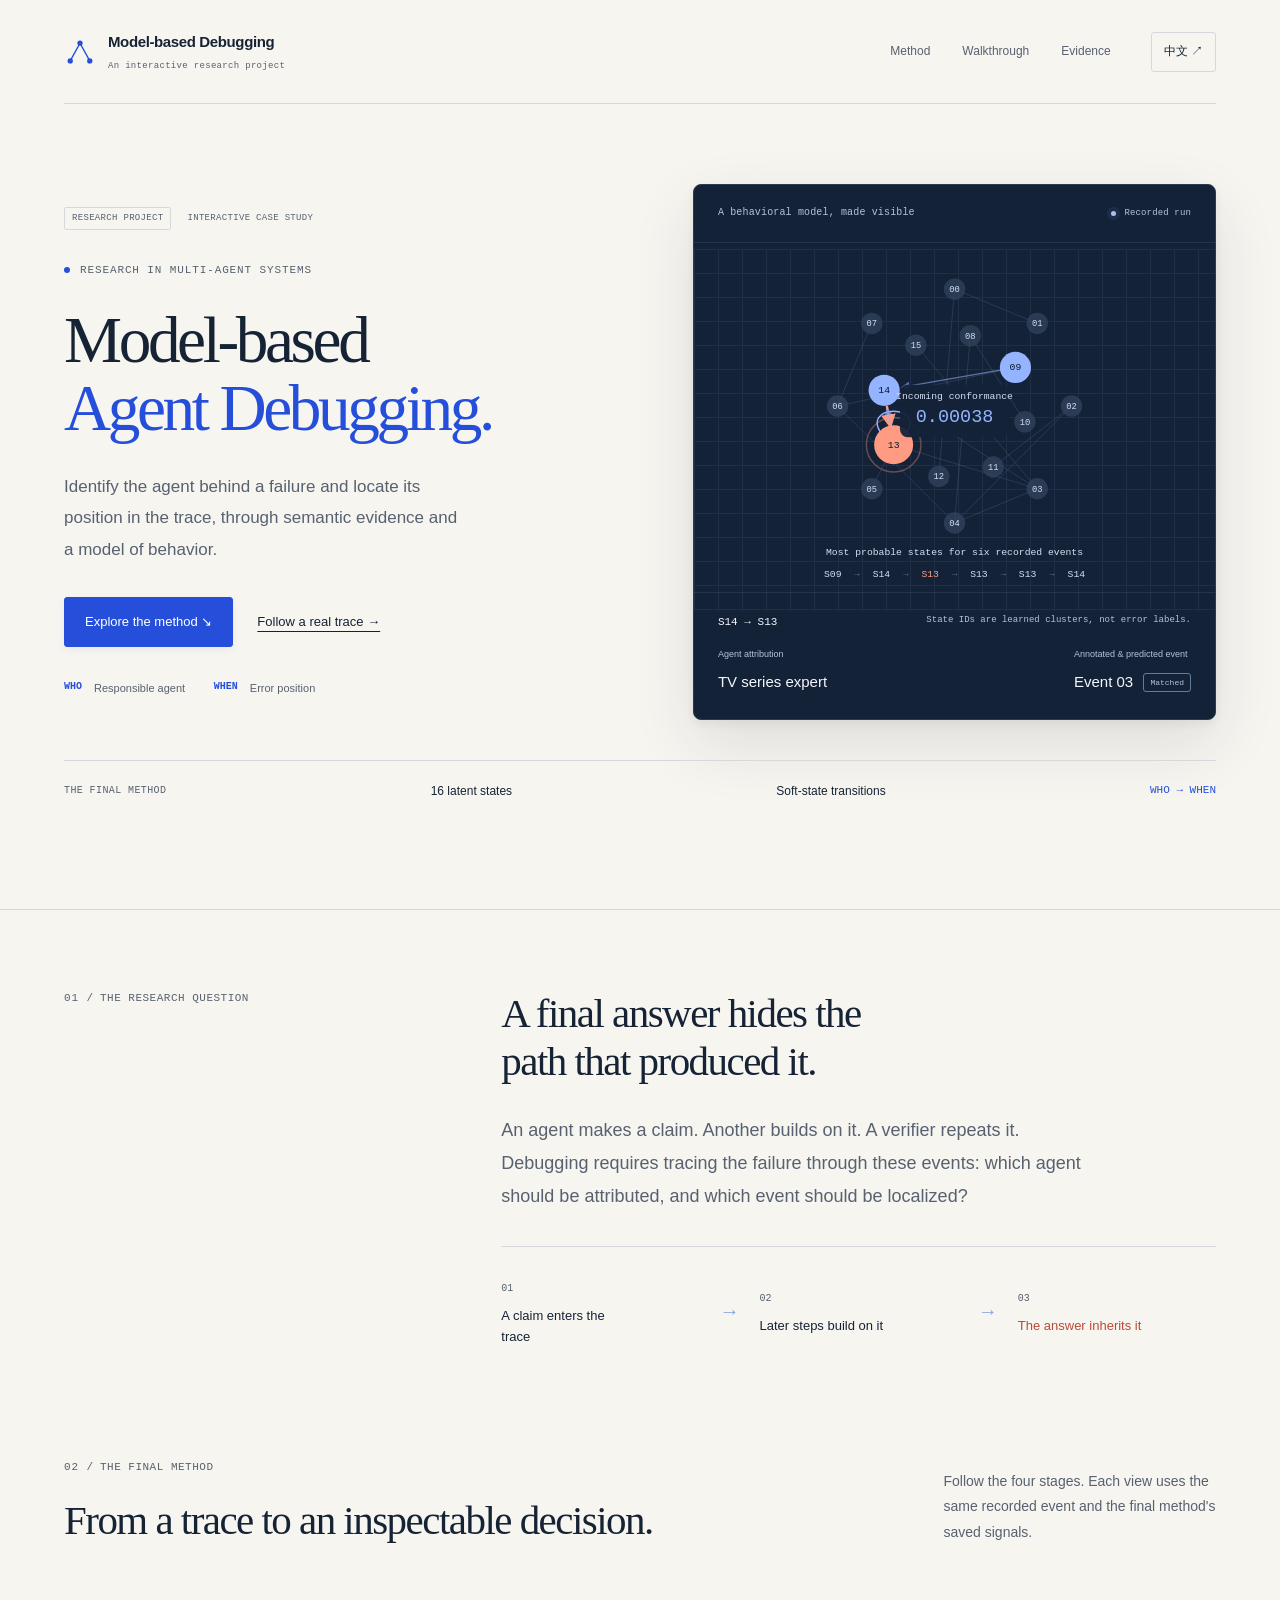
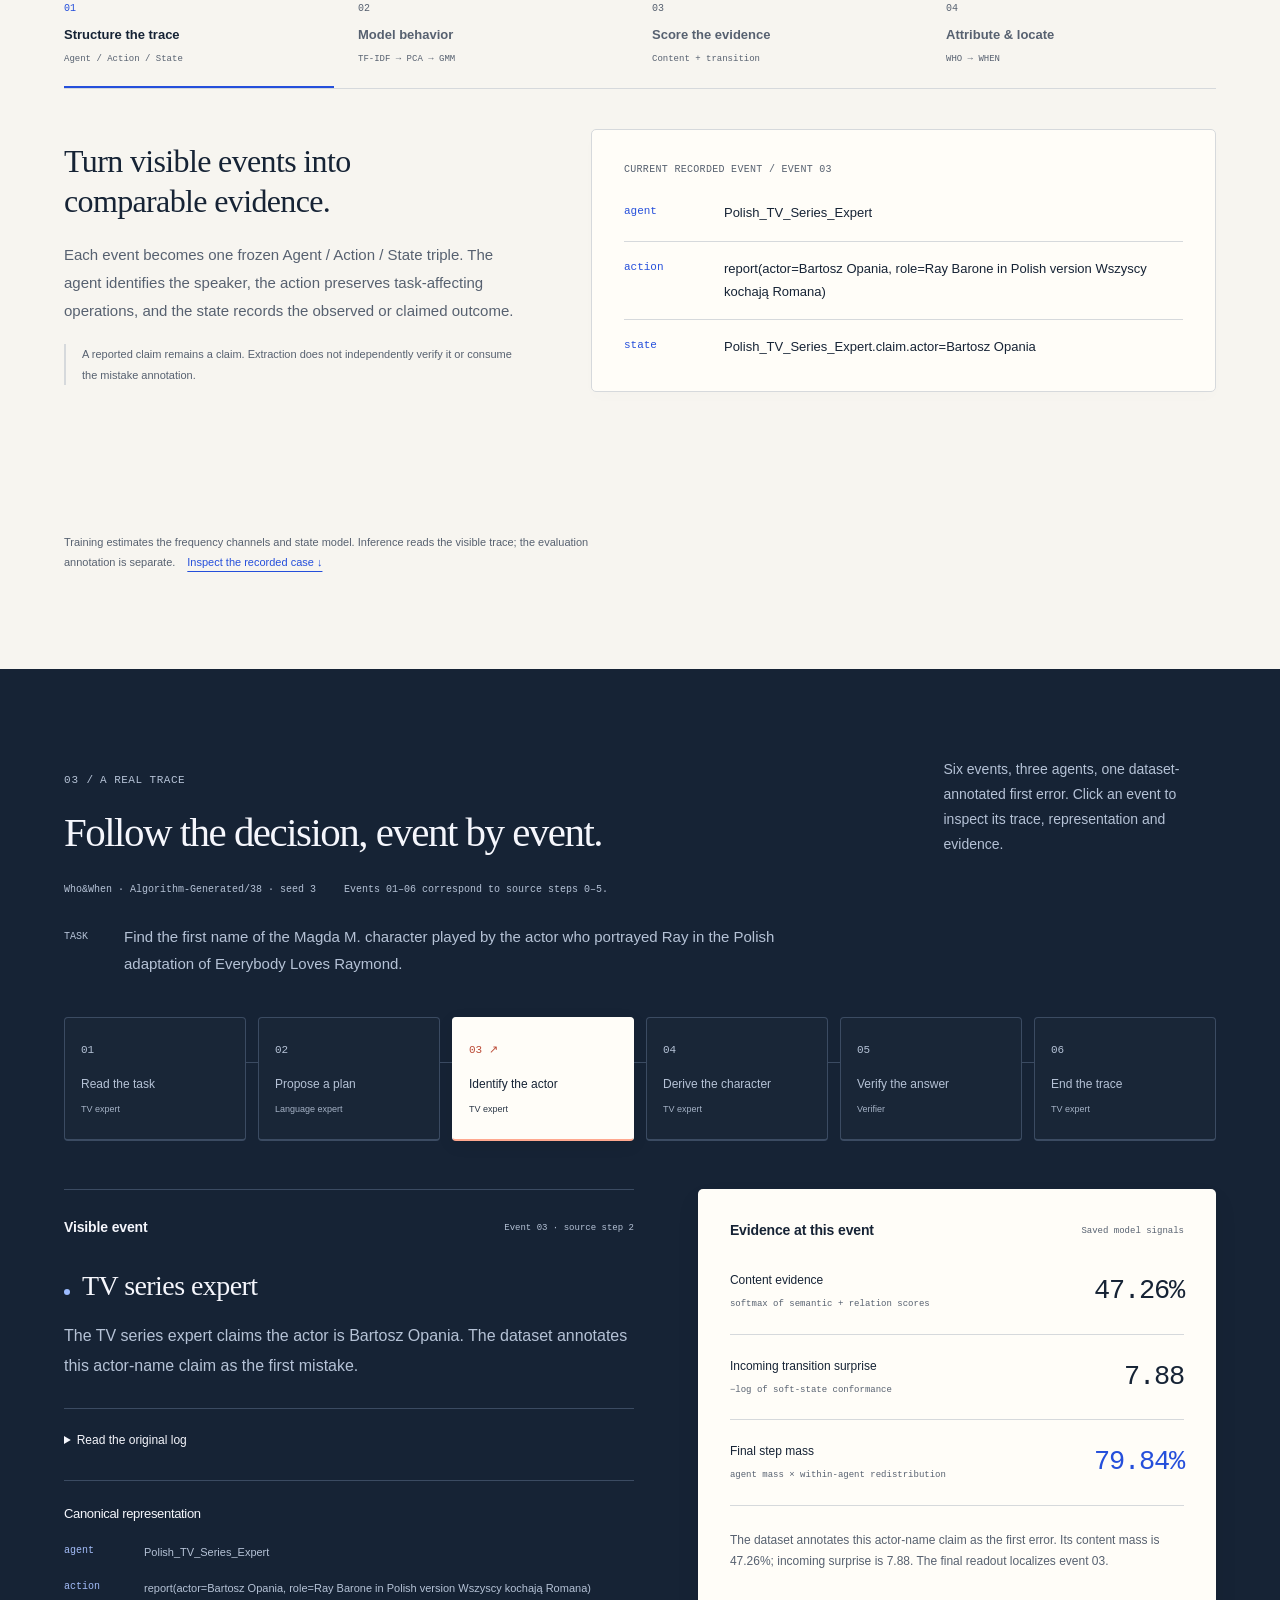
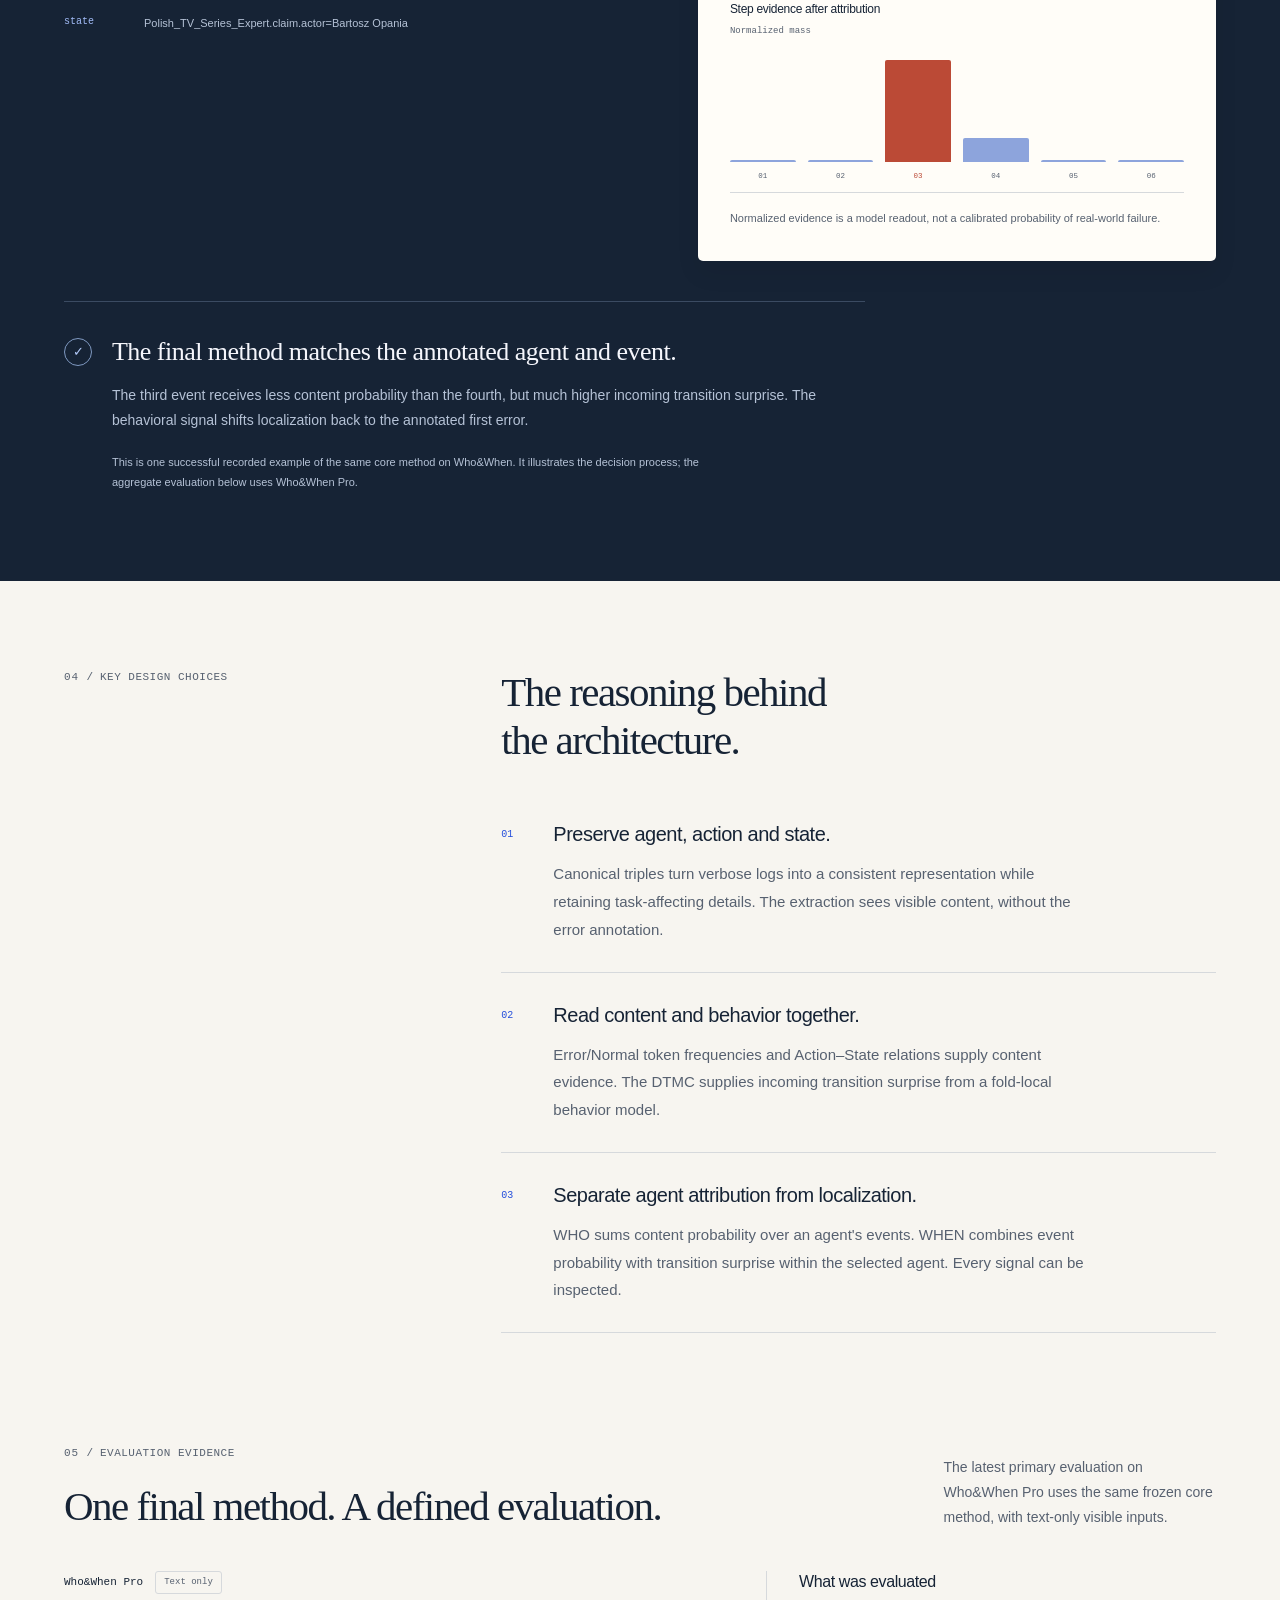
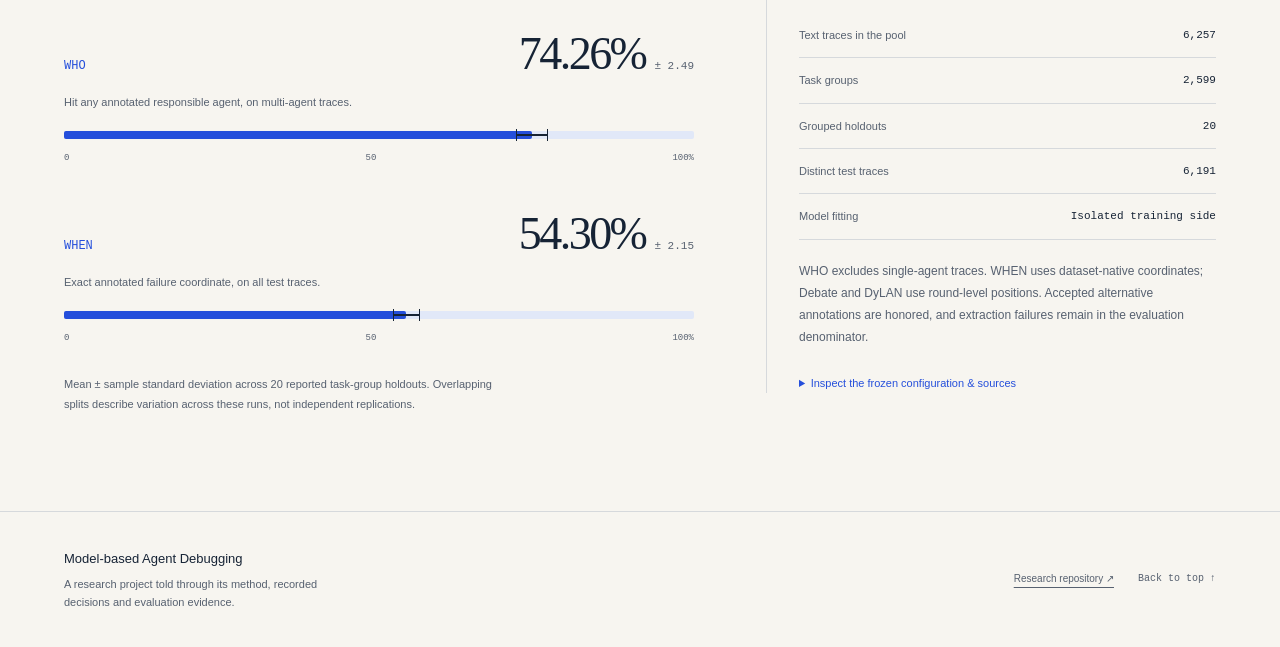
==== docs/project.html @ b69e95be "Add interactive research portfolio for the final debugging method" ====
<!doctype html>
<html lang="en">
<head>
  <meta charset="utf-8">
  <meta name="viewport" content="width=device-width,initial-scale=1">
  <meta name="description" content="An interactive research project on model-based failure attribution in multi-agent systems. Explore one final method through a recorded trace and evaluation evidence.">
  <title>Model-based Agent Debugging · Research Project</title>
  <link rel="icon" href="data:image/svg+xml,%3Csvg xmlns='http://www.w3.org/2000/svg' viewBox='0 0 40 40'%3E%3Crect width='40' height='40' rx='8' fill='%2314243b'/%3E%3Cpath d='M10 29L20 11L30 29' fill='none' stroke='%235288ed' stroke-width='3'/%3E%3Ccircle cx='20' cy='11' r='4' fill='%23e17757'/%3E%3C/svg%3E">
  <meta name="theme-color" content="#14243b">
  <meta property="og:title" content="Model-based Agent Debugging · Interactive Research Project">
  <meta property="og:description" content="Who caused the failure? Where did it begin? Explore a research method through a real multi-agent trace, a behavioral model, and evaluation evidence.">
  <meta property="og:type" content="website">
  <style>/* Research editorial: warm paper, precise instruments, and one inspectable method. */
:root {
  --canvas: #f7f5f0;
  --surface: #eeeee8;
  --paper: #fffdf8;
  --ink: #162335;
  --ink-soft: #576170;
  --line: #d6d9dc;
  --accent: #254fdb;
  --accent-soft: #e4eafa;
  --olive: #8da4dc;
  --olive-soft: #e1e8f8;
  --olive-ink: #254fdb;
  --error: #bb4a36;
  --error-light: #ffa88f;
  --on-forest: #f5f6fc;
  --on-forest-soft: #b5c2d6;
  --forest-line: #3b4b62;
  --graph-muted: #6c7d98;
  --graph-path: #95b4ff;
  --graph-active: #4e7cff;
  --graph-error: #ff9b83;
  --graph-label: #d5dff3;
  --graph-idle: #33465f;
  --graph-text: #07182b;
  --graph-bg: #142238;
  --display: "Iowan Old Style", "Palatino Linotype", "Book Antiqua", Georgia, "Songti SC", serif;
  --body: "Avenir Next", Avenir, "Segoe UI", "PingFang SC", sans-serif;
  --mono: "SFMono-Regular", Consolas, "Liberation Mono", monospace;
}

* { box-sizing: border-box; }
html { scroll-behavior: smooth; scroll-padding-top: 40px; }
body { margin: 0; background: var(--canvas); color: var(--ink); font-family: var(--body); font-size: 17px; line-height: 1.65; -webkit-font-smoothing: antialiased; }
button, input { font: inherit; }
button, a { -webkit-tap-highlight-color: transparent; }
button { cursor: pointer; }
a { color: inherit; text-underline-offset: 5px; }
button:focus-visible, a:focus-visible, summary:focus-visible, [tabindex]:focus-visible { outline: 3px solid var(--accent); outline-offset: 5px; }
::selection { color: var(--ink); background: var(--accent-soft); }
img, svg { max-width: 100%; }
h1, h2, h3, p { margin: 0; }
h1, h2 { font-family: var(--display); }
h1 { font-size: clamp(3.8rem, 5.1vw, 5.1rem); font-weight: 400; letter-spacing: -.052em; line-height: 1.04; }
h2 { font-size: clamp(2.3rem, 3.2vw, 3.15rem); font-weight: 400; letter-spacing: -.037em; line-height: 1.17; text-wrap: balance; }
h3 { font-family: var(--body); font-size: 1.35rem; font-weight: 600; letter-spacing: -.025em; line-height: 1.4; }
p + p { margin-top: 20px; }
[hidden] { display: none !important; }
.section-wrap { width: min(100%, 1344px); margin-inline: auto; padding-inline: 64px; }
.skip-link { position: fixed; top: 12px; left: 12px; z-index: 5; padding: 12px 20px; background: var(--ink); color: var(--on-forest); transform: translateY(-200%); }
.skip-link:focus { transform: translateY(0); }
.site-header { position: relative; width: min(100%, 1344px); margin-inline: auto; padding-inline: 64px; min-height: 104px; display: flex; align-items: center; justify-content: space-between; gap: 24px; }
.site-header::after { content: ""; position: absolute; bottom: 0; left: 64px; right: 64px; height: 1px; background: var(--line); }
.project-brand { display: inline-flex; align-items: center; gap: 12px; font-family: var(--body); font-size: 15px; font-weight: 600; text-decoration: none; letter-spacing: -.025em; }
.project-brand svg { width: 32px; height: 32px; flex: 0 0 auto; fill: var(--accent); }
.project-brand svg path { fill: none; stroke: var(--accent); stroke-width: 1.5; }
.project-brand small { display: block; color: var(--ink-soft); font-family: var(--mono); font-size: 9px; font-weight: 400; letter-spacing: .035em; margin-top: 4px; }
.site-header nav { display: flex; gap: 32px; margin-left: auto; margin-right: 16px; }
.site-header nav a { position: relative; text-decoration: none; color: var(--ink-soft); font-size: 12px; padding-block: 12px; transition: color .2s ease; }
.site-header nav a::after { content: ""; position: absolute; left: 0; right: 0; bottom: 6px; height: 1px; background: var(--accent); transform: scaleX(0); transform-origin: left; transition: transform .2s ease; }
.site-header nav a:hover, .site-header nav a[aria-current] { color: var(--accent); }
.site-header nav a:hover::after, .site-header nav a[aria-current]::after { transform: scaleX(1); }
.language-button { padding: 8px 12px; border: 1px solid var(--line); border-radius: 3px; color: var(--ink); background: transparent; font-size: 12px; min-height: 40px; transition: background-color .2s ease, border-color .2s ease; }
.language-button:hover { background: var(--accent-soft); border-color: var(--olive); }
.nav-progress { position: fixed; z-index: 20; top: 0; left: 0; height: 3px; width: 100%; pointer-events: none; }
.nav-progress > span { display: block; height: 100%; width: 0; background: var(--accent); }

.hero { position: relative; display: grid; grid-template-columns: 1.08fr 1fr; gap: 64px; align-items: center; padding-block: 80px 88px; }
.hero-copy { min-width: 0; padding-block: 16px; }
.hero h1 > span { display: block; color: var(--accent); font-weight: 400; }
html[lang="zh-CN"] h1, html[lang="zh-CN"] h2 { font-family: "Songti SC", "STSong", Georgia, serif; }
html[lang="zh-CN"] .hero h1 { font-size: clamp(2.8rem, 4.5vw, 4rem); letter-spacing: -.025em; line-height: 1.28; }
.project-kicker, .section-index { font-family: var(--mono); font-size: 11px; font-weight: 400; line-height: 1.6; letter-spacing: .08em; text-transform: uppercase; }
.project-kicker { display: flex; align-items: center; gap: 10px; margin-bottom: 28px; color: var(--ink-soft); }
.project-kicker::before { content: ""; width: 6px; height: 6px; border-radius: 50%; background: var(--accent); flex: 0 0 auto; }
.project-edition { display: flex; align-items: center; flex-wrap: wrap; gap: 8px 16px; margin-bottom: 32px; font-family: var(--mono); font-size: 9px; color: var(--ink-soft); letter-spacing: .035em; text-transform: uppercase; }
.project-edition > span:first-child { border: 1px solid var(--line); border-radius: 2px; padding: 3px 7px; }
.hero-description { margin-top: 28px; max-width: 42ch; color: var(--ink-soft); font-size: 17px; line-height: 1.85; }
.hero-actions { display: flex; flex-wrap: wrap; align-items: center; gap: 24px; margin-top: 32px; }
.primary-link { display: inline-flex; align-items: center; justify-content: center; gap: 16px; background: var(--accent); color: white; text-decoration: none; padding: 13px 20px; min-height: 48px; border: 1px solid var(--accent); border-radius: 3px; font-size: 13px; font-weight: 500; box-shadow: 0 3px 8px #254fdb12; transition: background-color .2s ease, transform .2s ease; }
.primary-link:hover { background: #193db6; transform: translateY(-2px); }
.quiet-link { font-size: 13px; text-decoration-thickness: 1px; transition: color .2s ease; }
.quiet-link:hover { color: var(--accent); }
.project-scope { display: grid; grid-template-columns: auto 1fr auto 1fr; gap: 4px 12px; margin-top: 32px; color: var(--ink-soft); font-size: 11px; line-height: 1.65; max-width: 48ch; }
.project-scope > span { color: var(--accent); font-family: var(--mono); font-size: 10px; font-weight: 600; }
.project-scope p { margin: 0; }
.hero-visual { position: relative; min-width: 0; display: flex; flex-direction: column; justify-content: space-between; align-self: center; overflow: hidden; background: #142238; border: 1px solid #293a52; border-radius: 8px; box-shadow: 0 24px 64px #1623351c, 0 4px 12px #16233510; color: var(--on-forest); }
.hero-visual::before { content: ""; position: absolute; inset: 64px 0 108px; pointer-events: none; opacity: .09; background-image: linear-gradient(#99b5dc 1px, transparent 1px), linear-gradient(90deg, #99b5dc 1px, transparent 1px); background-size: 24px 24px; }
.visual-heading { position: relative; display: flex; align-items: center; justify-content: space-between; gap: 16px; padding: 20px 24px; border-bottom: 1px solid #ffffff14; font-family: var(--mono); font-size: 10px; letter-spacing: .015em; color: var(--on-forest-soft); }
.live-indicator { display: inline-flex; align-items: center; gap: 8px; white-space: nowrap; font-size: 9px; }
.live-indicator::before { content: ""; width: 5px; height: 5px; border-radius: 50%; background: #a7c1ff; box-shadow: 0 0 0 4px #a7c1ff10; }
.model-graph { position: relative; display: block; width: 100%; min-height: 300px; padding: 12px 12px 4px; }
.model-graph svg { width: 100%; height: auto; display: block; }
.model-graph text { font-family: var(--mono); }
.state-node circle { transition: r .2s ease, fill .2s ease; }
.state-node:hover circle { stroke: var(--graph-label); stroke-width: 1.5px; }
.active-transition { stroke-dasharray: 5 3; animation: trace-flow 8s linear infinite; }
.state-halo { stroke-width: 1.5px; }
.visual-footer { position: relative; margin-top: auto; display: flex; justify-content: space-between; flex-wrap: wrap; gap: 8px 16px; border-top: 1px solid #ffffff14; color: var(--on-forest-soft); padding: 20px 24px 12px; font-family: var(--mono); font-size: 9px; }
.visual-footer > span:first-child { color: var(--on-forest); font-size: 11px; }
.hero-result { position: relative; display: flex; align-items: baseline; justify-content: space-between; flex-wrap: wrap; gap: 16px 20px; font-size: 12px; }
.hero-visual > .hero-result { color: var(--on-forest); padding: 4px 24px 24px; }
.hero-result > div { display: grid; gap: 8px; }
.hero-result > div > span { color: var(--on-forest-soft); font-size: 9px; }
.hero-result + .hero-result { margin-top: 12px; }
.hero-result strong { font-family: var(--body); font-size: 15px; font-weight: 500; overflow-wrap: anywhere; }
.result-match { display: inline-flex; align-items: center; gap: 7px; margin-left: 6px; border: 1px solid #627b9c; border-radius: 3px; padding: 2px 6px; color: var(--on-forest-soft); font-family: var(--mono); font-size: 8px; vertical-align: 2px; }
.hero-caption { display: flex; flex-wrap: wrap; align-items: center; justify-content: space-between; gap: 16px 32px; color: var(--ink-soft); font-size: 12px; line-height: 1.7; border-top: 1px solid var(--line); padding-block: 20px; }
.hero > .hero-caption { grid-column: 1 / -1; margin-top: -24px; }
.hero-caption > span { color: var(--ink-soft); font-family: var(--mono); font-size: 10px; letter-spacing: .04em; text-transform: uppercase; }
.hero-caption > strong { color: var(--ink); font-size: 12px; font-weight: 500; }
.hero-caption > strong:last-child { font-family: var(--mono); color: var(--accent); font-size: 11px; }
.hero-caption p { max-width: 88ch; }

.problem-section, .choices-section { display: grid; grid-template-columns: 1fr 2fr; gap: 80px; padding-block: 80px; border-top: 1px solid var(--line); }
.section-index { display: flex; align-items: baseline; gap: 6px; color: var(--ink-soft); margin-bottom: 20px; }
.section-index > span { letter-spacing: .045em; }
.problem-section h2, .choices-section h2 { max-width: 25ch; margin-bottom: 28px; }
.problem-body, .choices-body { min-width: 0; }
.problem-body > p { font-size: 18px; line-height: 1.85; max-width: 59ch; color: var(--ink-soft); }
.problem-body > p + p { font-size: 16px; }
.failure-sequence { display: flex; flex-wrap: wrap; align-items: center; gap: 20px; margin-top: 32px; padding-top: 28px; border-top: 1px solid var(--line); font-size: 14px; }
.failure-sequence > :last-child { color: var(--error); }
.failure-sequence > div { flex: 1 1 100px; }
.failure-sequence > div > span { font-family: var(--mono); font-size: 10px; color: var(--ink-soft); }
.failure-sequence p { font-size: 13px; margin-top: 8px; line-height: 1.6; max-width: 18ch; }
.sequence-arrow { color: var(--olive); font-size: 20px; }
.section-top { display: flex; align-items: flex-end; justify-content: space-between; gap: 48px; margin-bottom: 40px; }
.section-top > div { max-width: 720px; }
.section-top > p { max-width: 35ch; font-size: 14px; color: var(--ink-soft); line-height: 1.8; }
.method-section { padding-block: 32px 96px; }
.method-tabs { display: grid; grid-template-columns: repeat(4, minmax(0, 1fr)); border-bottom: 1px solid var(--line); gap: 24px; }
.method-tabs button { position: relative; color: var(--ink-soft); background: transparent; padding: 16px 0 20px; border: 0; border-bottom: 2px solid transparent; border-radius: 0; text-align: left; font-size: 13px; line-height: 1.6; transition: color .2s ease, border-color .2s ease; }
.method-tabs button:hover { color: var(--accent); }
.method-tabs button[aria-selected="true"], .method-tabs button.active { border-bottom-color: var(--accent); color: var(--ink); }
.method-tabs button span, .method-tabs button small { display: block; }
.method-tabs button > span { color: var(--ink-soft); font-family: var(--mono); font-size: 10px; margin-bottom: 8px; }
.method-tabs button[aria-selected="true"] > span { color: var(--accent); }
.method-tabs button strong { font-weight: 600; }
.method-tabs button small { color: var(--ink-soft); font-family: var(--mono); font-size: 9px; margin-top: 6px; }
#method-panel { display: grid; grid-template-columns: 1fr 1.35fr; gap: 64px; min-height: 416px; padding-top: 40px; align-items: start; }
.stage-copy { min-width: 0; padding-top: 12px; }
.stage-copy h3 { font-family: var(--display); font-weight: 400; font-size: 32px; letter-spacing: -.02em; line-height: 1.25; max-width: 24ch; margin-bottom: 20px; }
.stage-copy > p { color: var(--ink-soft); font-size: 15px; line-height: 1.85; }
.stage-detail { min-width: 0; background: var(--paper); border: 1px solid var(--line); border-radius: 5px; padding: 32px; box-shadow: 0 6px 16px #16233503; }
.stage-detail h4 { margin: 0 0 24px; color: var(--ink-soft); font-family: var(--mono); font-size: 10px; font-weight: 400; line-height: 1.6; text-transform: uppercase; letter-spacing: .03em; }
.detail-note { color: var(--ink-soft); font-size: 11px; line-height: 1.8; margin-top: 20px; }
.stage-copy > .detail-note { font-size: 11px; padding-left: 16px; border-left: 2px solid var(--line); }
.triples { display: grid; gap: 0; margin: 0; }
.triples > div { display: grid; grid-template-columns: 80px minmax(0, 1fr); gap: 20px; padding-block: 16px; border-bottom: 1px solid var(--line); }
.triples > div:first-child { padding-top: 0; }
.triples > div:last-child { border-bottom: 0; padding-bottom: 0; }
.triples dt { color: var(--accent); font-family: var(--mono); font-size: 11px; }
.triples dd { margin: 0; font-size: 13px; line-height: 1.75; overflow-wrap: anywhere; }
.fit-sequence { display: flex; flex-wrap: wrap; align-items: center; gap: 12px; font-family: var(--mono); font-size: 11px; }
.fit-sequence > span:not(.sequence-arrow) { padding-block: 8px; border-bottom: 1px solid var(--olive); }
.fit-sequence > b { color: var(--olive); font-weight: 400; }
.q-bars { display: grid; gap: 16px; }
.q-row { display: grid; grid-template-columns: minmax(88px, 1fr) minmax(90px, 1.5fr) 48px; gap: 12px; align-items: center; font-size: 12px; }
.q-row > :first-child { overflow-wrap: anywhere; font-family: var(--mono); }
.q-row > :last-child { font-family: var(--mono); text-align: right; }
.q-track { height: 6px; background: var(--olive-soft); border-radius: 1px; }
.q-track > span, .q-track > i { height: 100%; display: block; background: var(--accent); border-radius: 1px; }
.formula { font-family: var(--mono); font-size: 15px; line-height: 2; padding-block: 16px; overflow-wrap: anywhere; }
.formula .accent { color: var(--accent); }
.formula tspan { font-size: .7em; vertical-align: sub; }
.formula-value { display: grid; grid-template-columns: repeat(3, minmax(0, 1fr)); gap: 16px; color: var(--ink); margin-top: 20px; padding-top: 24px; border-top: 1px solid var(--line); }
.formula-value > div { display: grid; gap: 12px; align-content: start; }
.formula-value small { font-family: var(--body); font-size: 10px; line-height: 1.6; color: var(--ink-soft); }
.formula-value strong { font-family: var(--mono); font-size: 20px; font-weight: 400; letter-spacing: -.045em; }
.method-readout { display: grid; gap: 8px; border-top: 1px solid var(--line); margin-top: 12px; padding-top: 20px; font-size: 11px; color: var(--ink-soft); }
.method-readout strong { font-family: var(--body); color: var(--accent); font-size: 15px; font-weight: 500; }
.agent-row { display: grid; grid-template-columns: minmax(0, 1fr) auto; gap: 16px; padding-block: 12px; border-bottom: 1px solid var(--line); font-size: 12px; }
.agent-row strong { font-family: var(--mono); font-size: 13px; font-weight: 500; }
.method-caption { color: var(--ink-soft); font-size: 11px; line-height: 1.8; margin-top: 28px; max-width: 88ch; }
.method-caption a { display: inline-block; margin-left: 12px; color: var(--accent); }

.case-section { position: relative; background: var(--ink); color: var(--on-forest); padding-block: 88px; }
.case-section button:focus-visible, .case-section a:focus-visible, .case-section summary:focus-visible { outline-color: #95b4ff; }
.case-section .section-index { color: var(--on-forest-soft); }
.case-section .section-top { margin-bottom: 24px; }
.case-section .section-top > p { color: var(--on-forest-soft); }
.case-meta { display: flex; flex-wrap: wrap; gap: 8px 28px; font-family: var(--mono); font-size: 10px; color: var(--on-forest-soft); line-height: 1.8; }
.task-line { display: grid; grid-template-columns: 48px minmax(0, 1fr); gap: 12px; font-size: 15px; line-height: 1.8; color: var(--on-forest-soft); max-width: 91ch; margin-top: 24px; }
.task-line > span { font-family: var(--mono); font-size: 10px; margin-top: 5px; text-transform: uppercase; }
.trace-timeline { display: grid; grid-template-columns: repeat(6, minmax(0, 1fr)); gap: 12px; margin-top: 40px; }
.trace-event { position: relative; min-width: 0; min-height: 124px; padding: 20px 16px; border: 1px solid var(--forest-line); border-bottom: 2px solid var(--forest-line); border-radius: 4px; color: var(--on-forest-soft); background: #ffffff03; text-align: left; font-size: 12px; line-height: 1.6; overflow-wrap: anywhere; transition: background-color .2s ease, color .2s ease, border-color .2s ease, transform .2s ease; }
.trace-event:not(:last-child)::after { content: ""; position: absolute; right: -13px; top: 44px; height: 1px; width: 12px; background: var(--forest-line); }
.trace-event:hover { background: #26374e; border-color: #687d9c; transform: translateY(-3px); }
.trace-event strong { display: block; font-size: 12px; font-weight: 500; line-height: 1.6; }
.trace-event small { display: block; margin-top: 8px; font-size: 9px; line-height: 1.5; opacity: .9; }
.event-number { display: block; font-family: var(--mono); font-size: 11px; margin-bottom: 16px; }
.trace-event[aria-pressed="true"], .trace-event.selected { color: var(--ink); background: var(--paper); border-color: var(--paper); box-shadow: 0 4px 16px #00000015; }
.trace-event.error-event { border-bottom-color: var(--error-light); }
.trace-event.error-event .event-number { color: var(--error-light); }
.trace-event.error-event.selected .event-number, .trace-event.error-event[aria-pressed="true"] .event-number { color: var(--error); }
.trace-event.error-event[aria-pressed="true"] { border-bottom-color: var(--error-light); }
.case-layout { display: grid; grid-template-columns: 1.1fr 1fr; gap: 64px; margin-top: 48px; align-items: start; }
.trace-pane { min-width: 0; border-top: 1px solid var(--forest-line); padding-top: 28px; }
.evidence-pane { min-width: 0; background: var(--paper); color: var(--ink); padding: 32px; border-radius: 5px; box-shadow: 0 12px 24px #00000012; }
.pane-heading { display: flex; align-items: center; justify-content: space-between; flex-wrap: wrap; gap: 12px; margin-bottom: 28px; }
.pane-heading h3 { font-size: 14px; letter-spacing: -.01em; }
.pane-heading > span { font-family: var(--mono); font-size: 9px; color: var(--on-forest-soft); }
.pane-tag { color: var(--on-forest-soft); font-family: var(--mono); font-size: 9px; }
.evidence-pane .pane-tag { color: var(--ink-soft); }
.trace-speaker { display: flex; align-items: baseline; gap: 12px; font-family: var(--display); font-size: 28px; letter-spacing: -.02em; line-height: 1.4; overflow-wrap: anywhere; margin-bottom: 16px; }
.trace-speaker strong { font-weight: 400; }
#speaker-dot { display: inline-block; width: 6px; height: 6px; border-radius: 50%; background: #9cbbff; flex: 0 0 auto; }
.event-summary { font-size: 16px; line-height: 1.85; color: var(--on-forest-soft); }
.original-log { margin-top: 28px; padding-top: 20px; border-top: 1px solid var(--forest-line); font-family: var(--mono); font-size: 11px; line-height: 1.85; color: var(--on-forest-soft); }
.original-log summary { cursor: pointer; color: var(--on-forest); font-family: var(--body); font-size: 12px; }
.original-log pre, pre.original-log { white-space: pre-wrap; overflow-wrap: anywhere; max-height: 320px; overflow-y: auto; }
.original-log pre { margin-bottom: 0; font: inherit; padding: 16px; background: #ffffff03; border-radius: 3px; }
.representation { display: grid; gap: 12px; margin-top: 28px; padding-top: 24px; border-top: 1px solid var(--forest-line); }
.representation h3 { font-size: 13px; font-weight: 500; }
#case-triple { display: grid; gap: 16px; margin: 8px 0 0; }
#case-triple > div { display: grid; grid-template-columns: 64px minmax(0, 1fr); gap: 16px; }
.representation dt { font-family: var(--mono); font-size: 10px; color: #a3bcf8; }
.representation dd { margin: 0; font-size: 11px; line-height: 1.8; overflow-wrap: anywhere; color: var(--on-forest-soft); }
.signal-row { display: grid; grid-template-columns: minmax(0, 1fr) auto; gap: 20px; padding-block: 20px; border-bottom: 1px solid var(--line); align-items: center; }
.signal-row:first-child { padding-top: 0; }
.signal-row > div { min-width: 0; display: grid; gap: 8px; }
.signal-row span { font-size: 12px; color: var(--ink); line-height: 1.5; }
.signal-row small { font-family: var(--mono); font-size: 9px; color: var(--ink-soft); line-height: 1.6; }
.signal-row strong { font-family: var(--mono); font-size: 27px; font-weight: 400; letter-spacing: -.045em; }
.signal-row:last-child strong { color: var(--accent); }
.event-explanation { margin-top: 24px; font-size: 12px; color: var(--ink-soft); line-height: 1.8; }
.distribution-heading { margin-top: 28px; font-family: var(--mono); font-size: 11px; color: var(--ink-soft); }
.distribution-heading h3 { font-family: var(--body); font-size: 12px; font-weight: 500; color: var(--ink); }
.distribution-heading > span { display: block; font-size: 9px; margin-top: 6px; }
.distribution-bars { display: grid; grid-template-columns: repeat(6, minmax(0, 1fr)); gap: 12px; align-items: end; margin-top: 16px; padding-bottom: 10px; border-bottom: 1px solid var(--line); }
.distribution-cell { min-width: 0; display: flex; flex-direction: column; justify-content: flex-end; align-items: center; height: 128px; gap: 8px; font-family: var(--mono); font-size: 9px; color: var(--ink-soft); }
.distribution-cell > i, .distribution-cell > span:first-child { display: block; min-height: 2px; width: 100%; background: var(--olive); border-radius: 2px 2px 0 0; }
.distribution-cell.selected > i, .distribution-cell.selected > span:first-child { background: var(--accent); }
.distribution-cell.error > span:first-child { background: var(--error); }
.error { color: var(--error); }
.case-section .error { color: var(--error-light); }
.evidence-pane .error { color: var(--error); }
.signal-footnote { margin-top: 16px; color: var(--ink-soft); font-size: 11px; line-height: 1.8; }
.case-takeaway { display: flex; align-items: flex-start; gap: 20px; border-top: 1px solid var(--forest-line); padding-top: 32px; margin-top: 40px; max-width: 90ch; font-size: 16px; line-height: 1.8; }
.case-takeaway h3 { font-family: var(--display); font-size: 26px; font-weight: 400; letter-spacing: -.02em; margin-bottom: 12px; }
.case-takeaway p { font-size: 14px; color: var(--on-forest-soft); }
.match-icon { display: flex; justify-content: center; align-items: center; width: 28px; height: 28px; margin-top: 4px; border: 1px solid #7f99c1; border-radius: 50%; color: #b2c9f9; font-family: var(--mono); font-size: 13px; flex: 0 0 auto; }
.case-qualification { margin-top: 20px; font-size: 11px; line-height: 1.8; color: var(--on-forest-soft); max-width: 110ch; padding-left: 48px; }

.choices-section { border-top: 0; padding-block: 88px; }
.design-choice { display: grid; grid-template-columns: 32px minmax(0, 1fr); gap: 20px; padding-block: 28px; border-bottom: 1px solid var(--line); }
.design-choice > span { font-family: var(--mono); font-size: 10px; padding-top: 7px; color: var(--accent); }
.design-choice:first-child { padding-top: 0; }
.design-choice h3 { font-size: 20px; font-weight: 500; margin-bottom: 12px; }
.design-choice p { color: var(--ink-soft); font-size: 15px; line-height: 1.85; max-width: 65ch; }
.evaluation-section { padding-block: 24px 96px; }
.evaluation-layout { display: grid; grid-template-columns: 1.4fr 1fr; gap: 72px; align-items: start; }
.evaluation-results { min-width: 0; }
.evaluation-results > p { margin-top: 28px; color: var(--ink-soft); font-size: 11px; line-height: 1.85; max-width: 72ch; }
.benchmark-label { display: flex; align-items: center; gap: 12px; color: var(--ink); font-family: var(--mono); font-size: 11px; margin-bottom: 32px; }
.benchmark-label > span { display: inline-block; color: var(--ink-soft); border: 1px solid var(--line); padding: 3px 8px; border-radius: 3px; font-size: 9px; }
.metric-result + .metric-result { margin-top: 40px; }
.metric-result-top { display: flex; align-items: baseline; justify-content: space-between; gap: 20px; margin-bottom: 12px; }
.metric-result-top strong { font-family: var(--display); font-size: 46px; font-weight: 400; letter-spacing: -.055em; line-height: 1.2; }
.metric-result-top span { color: var(--accent); font-family: var(--mono); font-size: 12px; }
.metric-result-top small { font-family: var(--mono); color: var(--ink-soft); font-size: 11px; letter-spacing: 0; }
.metric-result > p { color: var(--ink-soft); font-size: 11px; margin-bottom: 20px; }
.metric-track { position: relative; height: 8px; background: var(--olive-soft); border-radius: 2px; }
.metric-track > span { height: 100%; display: block; background: var(--accent); border-radius: 2px; }
.metric-error { position: absolute; top: 50%; height: 2px; background: var(--ink); transform: translateY(-50%); }
.metric-error::before, .metric-error::after { content: ""; position: absolute; top: -5px; height: 12px; width: 1px; background: var(--ink); }
.metric-error::before { left: 0; }
.metric-error::after { right: 0; }
.metric-ticks { display: flex; justify-content: space-between; margin-top: 12px; color: var(--ink-soft); font-family: var(--mono); font-size: 9px; }
.protocol-summary { border-left: 1px solid var(--line); padding-left: 32px; font-size: 12px; color: var(--ink-soft); line-height: 1.85; }
.protocol-summary h3 { font-size: 16px; font-weight: 500; color: var(--ink); margin-bottom: 20px; }
.protocol-summary p + p { margin-top: 16px; }
.protocol-summary dl { margin-block: 20px; }
.protocol-summary dl > div { display: grid; grid-template-columns: minmax(0, 1fr) auto; gap: 16px; padding-block: 12px; border-bottom: 1px solid var(--line); }
.protocol-summary dt { font-size: 11px; }
.protocol-summary dd { margin: 0; color: var(--ink); font-family: var(--mono); font-size: 11px; overflow-wrap: anywhere; }
.protocol-summary details { margin-top: 24px; }
.protocol-summary details > summary { cursor: pointer; color: var(--accent); font-size: 11px; }
#method-config, #source-evidence { border-top: 1px solid var(--line); margin-top: 24px; padding-top: 20px; color: var(--ink-soft); font-size: 12px; }
#method-config summary, #source-evidence summary { color: var(--ink); cursor: pointer; font-size: 13px; }
#method-config pre { white-space: pre-wrap; overflow-wrap: anywhere; font-family: var(--mono); font-size: 11px; line-height: 1.8; }
#method-config { white-space: pre-line; overflow-wrap: anywhere; font-family: var(--mono); font-size: 10px; }
#source-evidence p { overflow-wrap: anywhere; font-family: var(--mono); font-size: 9px; }
#source-evidence ul { padding-left: 20px; }
#source-evidence li + li { margin-top: 8px; }
#source-evidence a { overflow-wrap: anywhere; }
.site-footer { display: flex; align-items: center; justify-content: space-between; gap: 24px; border-top: 1px solid var(--line); padding-block: 36px; font-size: 11px; color: var(--ink-soft); }
.site-footer > div { max-width: 48ch; min-width: 0; margin-right: auto; }
.site-footer > a { flex-shrink: 0; font-size: 10px; }
.site-footer strong { color: var(--ink); font-weight: 500; font-size: 13px; }
.site-footer p { margin-top: 6px; }
.back-top { flex: 0 0 auto; text-decoration: none; font-family: var(--mono); font-size: 10px; }
.back-top:hover { color: var(--accent); }
#load-error { margin-block: 24px; padding: 20px 24px; border-left: 3px solid var(--error); background: #fae9e1; color: var(--error); font-size: 14px; }

@keyframes trace-flow { to { stroke-dashoffset: -80; } }
@keyframes enter-page { from { opacity: 0; transform: translateY(12px); } to { opacity: 1; transform: translateY(0); } }
.hero-copy { animation: enter-page .7s ease both; }
.hero-visual { animation: enter-page .8s .12s ease both; }
.hero-caption { animation: enter-page .7s .2s ease both; }

@media (max-width: 1100px) {
  .section-wrap, .site-header { padding-inline: 40px; }
  .site-header::after { left: 40px; right: 40px; }
  .hero { gap: 40px; padding-block: 64px 72px; }
  h1 { font-size: clamp(3.2rem, 5.2vw, 4.4rem); }
  .problem-section, .choices-section { gap: 48px; }
  #method-panel { gap: 40px; }
  .case-layout { gap: 40px; }
  .evaluation-layout { gap: 48px; }
  .stage-detail, .evidence-pane { padding: 28px; }
  .trace-event { padding-inline: 12px; }
  .site-footer { flex-wrap: wrap; gap: 20px 28px; }
  .site-footer > div { flex-basis: 100%; max-width: none; }
}

@media (max-width: 900px) {
  .section-wrap, .site-header { padding-inline: 32px; }
  .site-header { min-height: 88px; }
  .site-header::after { left: 32px; right: 32px; }
  .site-header nav { display: none; }
  .hero { grid-template-columns: 1fr; gap: 48px; padding-block: 56px 64px; }
  .hero-copy { padding-block: 0; }
  h1 { font-size: clamp(3.8rem, 8.8vw, 5.2rem); max-width: 18ch; }
  html[lang="zh-CN"] .hero h1 { font-size: clamp(2.8rem, 7vw, 4rem); }
  .hero-description { max-width: 60ch; }
  .hero-visual { width: 100%; max-width: 720px; }
  .model-graph { min-height: 280px; max-height: 420px; }
  .model-graph svg { max-height: 404px; }
  .hero > .hero-caption { margin-top: -16px; }
  .problem-section, .choices-section { grid-template-columns: 1fr; gap: 24px; padding-block: 64px; }
  .problem-section h2, .choices-section h2 { max-width: 30ch; }
  .section-index { margin-bottom: 16px; }
  .section-top { align-items: flex-start; gap: 24px; }
  .section-top > p { max-width: 30ch; }
  #method-panel { grid-template-columns: 1fr 1.2fr; gap: 32px; min-height: 0; }
  .stage-copy h3 { font-size: 28px; }
  .stage-detail, .evidence-pane { padding: 24px; }
  .case-section { padding-block: 64px; }
  .trace-timeline { gap: 8px; }
  .trace-event { padding: 16px 10px; font-size: 11px; }
  .trace-event:not(:last-child)::after { width: 8px; right: -9px; }
  .case-layout { grid-template-columns: 1fr; gap: 32px; }
  .evidence-pane { display: block; }
  .evaluation-layout { grid-template-columns: 1.2fr 1fr; gap: 32px; }
  .protocol-summary { padding-left: 24px; }
}

@media (max-width: 600px) {
  .section-wrap, .site-header { padding-inline: 20px; }
  body { font-size: 16px; }
  .site-header { min-height: 80px; gap: 16px; }
  .site-header::after { left: 20px; right: 20px; }
  .project-brand { font-size: 12px; gap: 8px; }
  .project-brand small { font-size: 8px; letter-spacing: 0; }
  .project-brand svg { width: 24px; height: 24px; }
  .language-button { padding-inline: 10px; font-size: 11px; flex-shrink: 0; }
  .hero { padding-block: 40px 48px; gap: 36px; }
  h1 { font-size: clamp(2.8rem, 12.3vw, 4.4rem); line-height: 1.06; letter-spacing: -.048em; }
  html[lang="zh-CN"] .hero h1 { font-size: clamp(2rem, 8.6vw, 3rem); }
  h2 { font-size: 33px; line-height: 1.22; }
  .project-kicker { margin-bottom: 24px; font-size: 9px; letter-spacing: .045em; }
  .project-edition { font-size: 8px; margin-bottom: 24px; gap: 8px 12px; }
  .hero-description { margin-top: 24px; font-size: 15px; line-height: 1.8; }
  .hero-actions { gap: 20px; margin-top: 28px; }
  .primary-link { padding-inline: 16px; font-size: 12px; }
  .quiet-link { font-size: 12px; }
  .project-scope { font-size: 10px; margin-top: 24px; gap: 4px 8px; }
  .visual-heading { padding: 16px; font-size: 9px; gap: 8px; }
  .live-indicator { font-size: 8px; }
  .hero-visual { border-radius: 6px; }
  .model-graph { min-height: 208px; padding: 8px 4px 4px; }
  .visual-footer { padding: 16px; font-size: 8px; gap: 8px; }
  .hero-visual > .hero-result { padding: 0 16px 20px; }
  .hero-result { font-size: 11px; gap: 12px; }
  .hero-result strong { font-size: 13px; }
  .hero-result > div > span { font-size: 8px; }
  .result-match { margin-left: 4px; padding: 2px 4px; font-size: 7px; }
  .hero-caption { display: grid; grid-template-columns: 1fr 1fr; gap: 16px 12px; font-size: 10px; padding-block: 20px; }
  .hero-caption > span { font-size: 8px; }
  .hero-caption > strong { font-size: 10px; }
  .hero-caption > strong:last-child { font-size: 10px; }
  .hero > .hero-caption { margin-top: -8px; }
  .problem-section, .choices-section { padding-block: 52px; gap: 20px; }
  .problem-body > p { font-size: 15px; }
  .problem-body > p + p { font-size: 14px; }
  .failure-sequence { gap: 8px; font-size: 12px; }
  .failure-sequence > div { flex-basis: 64px; }
  .failure-sequence p { font-size: 11px; }
  .failure-sequence .sequence-arrow { font-size: 14px; }
  .section-top { flex-direction: column; gap: 20px; margin-bottom: 28px; }
  .section-top > p { max-width: none; font-size: 13px; }
  .section-index { font-size: 10px; }
  .method-section { padding-block: 20px 56px; }
  .method-tabs { grid-template-columns: repeat(2, minmax(0, 1fr)); gap: 0 20px; }
  .method-tabs button { padding-block: 12px; font-size: 12px; }
  .method-tabs button small { font-size: 10px; margin-bottom: 4px; }
  #method-panel { grid-template-columns: 1fr; gap: 24px; padding-top: 28px; }
  .stage-copy { padding-top: 0; }
  .stage-copy h3 { font-size: 27px; margin-bottom: 16px; }
  .stage-copy > p { font-size: 14px; }
  .stage-copy > .detail-note { font-size: 11px; }
  .stage-detail, .evidence-pane { padding: 20px; }
  .triples > div { grid-template-columns: 56px minmax(0, 1fr); gap: 12px; }
  .triples dd { font-size: 11px; }
  .triples dt { font-size: 10px; }
  .q-row { grid-template-columns: minmax(48px, 1fr) minmax(64px, 1.4fr) 40px; gap: 8px; font-size: 10px; }
  .formula { font-size: 11px; }
  .formula-value { gap: 8px; }
  .formula-value strong { font-size: 17px; }
  .formula-value small { font-size: 9px; }
  .method-caption { margin-top: 20px; font-size: 11px; }
  .case-section { padding-block: 52px; }
  .task-line { font-size: 13px; grid-template-columns: 36px minmax(0, 1fr); gap: 8px; }
  .case-meta { font-size: 9px; }
  .trace-timeline { grid-template-columns: repeat(3, minmax(0, 1fr)); gap: 8px; margin-top: 28px; }
  .trace-event { min-height: 110px; font-size: 10px; padding: 12px 8px; }
  .trace-event strong { font-size: 10px; }
  .trace-event small { font-size: 8px; }
  .trace-event::after { display: none; }
  .event-number { margin-bottom: 12px; font-size: 10px; }
  .case-layout { margin-top: 28px; gap: 32px; }
  .trace-speaker { font-size: 24px; }
  .event-summary { font-size: 14px; }
  .original-log { font-size: 11px; }
  #case-triple > div { grid-template-columns: 48px minmax(0, 1fr); gap: 8px; }
  .representation dd { font-size: 11px; }
  .representation dt { font-size: 9px; }
  .signal-row { gap: 10px; padding-block: 20px; }
  .signal-row span { font-size: 10px; }
  .signal-row strong { font-size: 23px; }
  .signal-row small { font-size: 10px; }
  .distribution-bars { gap: 8px; }
  .case-takeaway { font-size: 14px; gap: 12px; margin-top: 28px; padding-top: 28px; }
  .case-takeaway h3 { font-size: 24px; }
  .case-takeaway p { font-size: 12px; }
  .match-icon { width: 24px; height: 24px; font-size: 11px; }
  .case-qualification { font-size: 11px; padding-left: 36px; }
  .design-choice { padding-block: 24px; gap: 12px; grid-template-columns: 24px minmax(0, 1fr); }
  .design-choice h3 { font-size: 18px; }
  .design-choice p { font-size: 14px; }
  .evaluation-section { padding-block: 16px 56px; }
  .evaluation-layout { grid-template-columns: 1fr; gap: 36px; }
  .benchmark-label { margin-bottom: 28px; font-size: 10px; }
  .metric-result-top strong { font-size: 38px; }
  .metric-result-top span { font-size: 11px; }
  .metric-result-top small { font-size: 10px; }
  .protocol-summary { padding-left: 0; padding-top: 28px; border-left: 0; border-top: 1px solid var(--line); font-size: 12px; }
  .site-footer { flex-wrap: wrap; align-items: flex-start; padding-block: 28px; font-size: 10px; gap: 20px; }
  .site-footer > div { flex-basis: 100%; }
  .back-top { font-size: 9px; }
}

@media (prefers-reduced-motion: reduce) {
  html { scroll-behavior: auto; }
  *, *::before, *::after { animation: none !important; transition: none !important; }
}

@media print {
  @page { margin: 16mm; }
  body { background: white; color: var(--ink); font-size: 10pt; }
  .section-wrap, .site-header { width: 100%; padding-inline: 0; }
  .site-header { min-height: 36px; }
  .site-header::after, .nav-progress, .language-button, .hero-actions, .back-top, .method-tabs { display: none; }
  .hero { padding-block: 24px 32px; grid-template-columns: 1fr 1fr; gap: 24px; }
  h1 { font-size: 30pt; }
  h2 { font-size: 22pt; }
  .hero-description, .problem-body > p { font-size: 11pt; }
  .project-scope { font-size: 8pt; }
  .hero-visual { break-inside: avoid; box-shadow: none; print-color-adjust: exact; }
  .hero-visual::before { display: none; }
  .model-graph { min-height: 180px; }
  .problem-section, .choices-section, .method-section, .evaluation-section { padding-block: 24px; gap: 24px; }
  #method-panel { gap: 24px; min-height: 0; }
  .stage-copy h3 { font-size: 17pt; }
  .case-section { color: var(--ink); background: white; padding-block: 24px; border-top: 1px solid var(--line); border-bottom: 1px solid var(--line); }
  .case-section .section-index, .case-section .section-top > p, .case-meta, .task-line, .pane-tag, .event-summary, .original-log, .original-log summary, .case-qualification, .match-icon, .case-takeaway p, .representation dd { color: var(--ink-soft); }
  .trace-timeline { gap: 6px; margin-top: 20px; }
  .trace-event { min-height: 64px; padding: 8px; color: var(--ink); border-color: var(--line); font-size: 8pt; }
  .trace-event::after { display: none; }
  .case-section .error, .trace-event.error-event .event-number { color: var(--error); }
  .case-layout { gap: 24px; margin-top: 24px; }
  .evidence-pane { border: 1px solid var(--line); background: white; padding: 16px; box-shadow: none; }
  .case-takeaway { font-size: 10pt; }
  .original-log pre, pre.original-log { max-height: none; overflow: visible; }
  .evaluation-layout { gap: 24px; }
  .stage-detail, .metric-result, .design-choice { break-inside: avoid; }
  a { text-decoration: none; }
  .site-footer { padding-block: 20px; }
}
</style>
  <script>window.PORTFOLIO_DATA={"project": {"config": {"extraction": {"model": "DeepSeek-V4.1-Flash"}, "semantic": {"alpha": 0.075}, "relation": {"alpha": 0.4}, "abstraction": {"pca": {"dimensions": 32}, "gmm": {"states": 16}}, "dtmc": {"alpha": 0.1}}, "readout": {"content_probability": "p_t = softmax(S_t + R_t)", "who": "a* = argmax_a sum_{t:agent_t=a} p_t", "incoming_conformance": "c_0 = r_0 · pi; c_t = r_(t-1) · T · r_t for t > 0", "transition_surprise": "h_t = -log(c_t)", "when": "t* = argmax_{t:agent_t=a*} p_t h_t"}}, "evaluation": {"dataset": "Who&When Pro", "total_traces": 6257, "task_groups": 2599, "metrics": {"who": {"mean": 0.7425870292554718, "sample_sd": 0.02490720773814991}, "when": {"mean": 0.5429993936851771, "sample_sd": 0.021520567401810745}}, "protocol": {"splits": 20, "unique_test_traces": 6191}}, "provenance": {"source_files": ["Who&When Pro · canonical_primary · frozen 20 task-group holdouts", "Who&When · Algorithm-Generated/38 · recorded model, seed 3"]}};window.PORTFOLIO_CASE={"visible_steps": [{"content": "You are given: (1) a task and advises from your manager with a specific plan and (2) a general task.\nCollect information from the general task, follow the suggestions from manager to solve the task.\n\n# General Task\nWho did the actor who played Ray in the Polish-language version of Everybody Loves Raymond play in Magda M.? Give only the first name. Please solve the problem carefully.\n\n# Task and suggestions from manager\n## Task description\nIdentify the first name of the character played by the actor who portrayed Ray in the Polish-language version of 'Everybody Loves Raymond' in the TV series 'Magda M.'.\n\n## Plan for solving the task\n1. Identify the actor who played Ray in the Polish-language version of 'Everybody Loves Raymond'.\n2. Determine the character that this actor played in the TV series 'Magda M.'.\n3. Extract and provide the first name of the character.\n\n## Output format\nProvide only the first name of the character.\n\n## Constraints and conditions for completion\n- Ensure the accuracy of the actor's identification and the character's name in 'Magda M.'.\n- Provide the information in a clear and concise manner. "}, {"content": "To solve the task, let's proceed with the plan step-by-step.\n\n### Step 1: Identify the actor who played Ray in the Polish-language version of 'Everybody Loves Raymond'\nFirst, we need to determine the actor who voiced or played the role of Ray Barone in the Polish-language version of 'Everybody Loves Raymond'.\n\n### Step 2: Determine the character this actor played in 'Magda M.'\nAfter identifying the actor, we will need to find out which character he portrayed in the Polish TV series 'Magda M.'.\n\n### Step 3: Extract and provide the first name of the character\nFinally, we will extract and provide the first name of the character this actor played in 'Magda M.'.\n\nLet's start by performing a web search to find out who played Ray Barone in the Polish-language version of 'Everybody Loves Raymond'.\n\nI'll initiate a search query for this information."}, {"content": "The Polish-language version of 'Everybody Loves Raymond' is called 'Wszyscy kochają Romana'. The actor who played Ray Barone (Roman in the Polish version) is Bartosz Opania.\n\nNow, let's proceed to the second step and find out which character Bartosz Opania played in the TV series 'Magda M.'."}, {"content": "Bartosz Opania played the character Piotr Korzecki in the TV series 'Magda M.'.\n\n### Step 3: Extract and provide the first name of the character\nThe first name of the character played by Bartosz Opania in 'Magda M.' is Piotr."}, {"content": "Based on the information provided, we can conclude that the first name of the character played by the actor who portrayed Ray in the Polish-language version of 'Everybody Loves Raymond' in 'Magda M.' is:\n\n**Piotr**\n\nI have verified the steps carefully, and all findings are accurate. If everyone agrees, we can conclude the task.\n\nTERMINATE"}, {"content": "TERMINATE"}], "extracted_triples": [{"agent": "Polish_TV_Series_Expert", "action": "present_task(task=identify first name of character played by actor who played Ray in Polish Everybody Loves Raymond in Magda M.)", "state": "record.observation=not_reported"}, {"agent": "PolishLanguage_Expert", "action": "propose_plan(steps=[identify actor, determine character, extract first name])", "state": "record.observation=not_reported"}, {"agent": "Polish_TV_Series_Expert", "action": "report(actor=Bartosz Opania, role=Ray Barone in Polish version Wszyscy kochają Romana)", "state": "Polish_TV_Series_Expert.claim.actor=Bartosz Opania"}, {"agent": "Polish_TV_Series_Expert", "action": "report(character=Piotr Korzecki in Magda M., actor=Bartosz Opania)", "state": "Polish_TV_Series_Expert.claim.character=Piotr Korzecki"}, {"agent": "Verification_Expert", "action": "report(conclusion=first name is Piotr)", "state": "Verification_Expert.claim.first_name=Piotr"}, {"agent": "Polish_TV_Series_Expert", "action": "terminate()", "state": "record.observation=not_reported"}], "steps": [{"agent": "Polish_TV_Series_Expert", "content_probability": 0.0030885691961946697, "dtmc_surprise": 0.5198540159285965, "fused_evidence": 0.0016056051001151561, "incoming_conformance": 0.5946073448356458, "abstract_state_argmax": 9, "final_step_mass": 0.0003440639815852355}, {"agent": "PolishLanguage_Expert", "content_probability": 0.0006345130013701304, "dtmc_surprise": 2.3712108098164677, "fused_evidence": 0.0015045640878179447, "incoming_conformance": 0.09336760739357829, "abstract_state_argmax": 14, "final_step_mass": 0.0006345130013701304}, {"agent": "Polish_TV_Series_Expert", "content_probability": 0.472617400002396, "dtmc_surprise": 7.88306820400663, "fused_evidence": 3.7256751986191707, "incoming_conformance": 0.0003770743391024816, "abstract_state_argmax": 13, "final_step_mass": 0.7983723038985971}, {"agent": "Polish_TV_Series_Expert", "content_probability": 0.507550898349701, "dtmc_surprise": 1.6967590871164668, "fused_evidence": 0.8611915989489813, "incoming_conformance": 0.18327654588642914, "abstract_state_argmax": 13, "final_step_mass": 0.18454413879283918}, {"agent": "Verification_Expert", "content_probability": 0.01610048938288386, "dtmc_surprise": 1.6967590871164668, "fused_evidence": 0.027318651667430385, "incoming_conformance": 0.18327654588642914, "abstract_state_argmax": 13, "final_step_mass": 0.01610048938288386}, {"agent": "Polish_TV_Series_Expert", "content_probability": 8.130067454408478e-06, "dtmc_surprise": 2.5777624649268365, "fused_evidence": 2.095738272129745e-05, "incoming_conformance": 0.0759437408397046, "abstract_state_argmax": 14, "final_step_mass": 4.490942724445793e-06}], "agent_masses": {"Polish_TV_Series_Expert": 0.983264997615746, "PolishLanguage_Expert": 0.0006345130013701304, "Verification_Expert": 0.01610048938288386}, "prediction": {"predicted_agent": "Polish_TV_Series_Expert", "predicted_step": 2}, "annotation": {"gold_step": 2}, "saved_model": {"transition_probability": [[0.09656121034032138, 0.692352558333174, 0.000569448350701334, 0.027023682332490747, 0.006256859501689401, 0.0005684086227795364, 0.0005684022555071482, 0.0005683866563880663, 0.01751476969194213, 0.04031036533251262, 0.0005683866563881484, 0.0005683866563891872, 0.046041333011835536, 0.06584720675213321, 0.0041122088493596096, 0.0005683866563880663], [0.37638965819042725, 0.016154247694558532, 0.00052462103444879, 0.2195106659919393, 0.005880036616789156, 0.00052462103444879, 0.00052462103444879, 0.009103377873734645, 0.034022203849268705, 0.15994801914734255, 0.009610654098947307, 0.0028538542423780606, 0.0005246613677584718, 0.12415198356031744, 0.039752153228188786, 0.0005246210350034584], [0.00844360273894643, 0.05332283710555916, 0.0007730962504831854, 0.045229911750193294, 0.5318984195184406, 0.0007730962504831854, 0.0007730962504831854, 0.0007730962504831854, 0.0007731170655430931, 0.03943265587371239, 0.0007730962504831854, 0.10900642983389633, 0.0007730962504831854, 0.004652052610023764, 0.1361169885745851, 0.0664854074262006], [0.008301285344038751, 0.002729728093021753, 0.00026983040753672776, 0.005666502861003592, 0.05722840441977169, 0.0002697626548372663, 0.0002702427546790264, 0.0015890042170395183, 0.009698956437190846, 0.4137108184267112, 0.0002703342089813608, 0.0004318864246314277, 0.0016162844065350116, 0.00026948812024033626, 0.4920206750598092, 0.005656796163972237], [0.005735209599470997, 0.005775184508098522, 0.0005213168255420704, 0.8124024123008583, 0.037015715655933895, 0.0005213168255420704, 0.0005213168255420704, 0.024630544751866407, 0.00343813370784413, 0.01362695932073316, 0.06240750369599111, 0.0005229876113262164, 0.0005213309108060302, 0.015809035076411758, 0.013424562424345655, 0.0031264699596876906], [0.0533980582524265, 0.22238740574682736, 0.004854368932038835, 0.004854368932038838, 0.053504706126512036, 0.004854368932038835, 0.004854368932038835, 0.004854368932038835, 0.004854368932038836, 0.004854368932038835, 0.004854368932038835, 0.004854368932038835, 0.004854368932038835, 0.6124574026897677, 0.00485436893203925, 0.004854368932038835], [0.0012167917258162643, 0.1835741724356246, 0.0012167917258162643, 0.028594684464519852, 0.6837800775183898, 0.0012167917258162643, 0.0012167917258162643, 0.007300750385658103, 0.0012169630626033578, 0.025552626221244417, 0.007300500100179326, 0.0012167917258175808, 0.0012167917258162643, 0.01035818160145103, 0.0012167917260450234, 0.04380450212938551], [0.005931240172591037, 0.005931240172591037, 0.005931240172591037, 0.0059312404982244755, 0.020759340604068626, 0.005931240172591037, 0.4359394546740052, 0.421710781102484, 0.005931240172591137, 0.035587420251965186, 0.005931240172591037, 0.005931240172591037, 0.005931240172591037, 0.005931240172591037, 0.020759361143342137, 0.005931240172591037], [0.05165542356570763, 0.08676701755867777, 0.0010668256957500491, 0.017068980687572264, 0.26342896642830366, 0.001076353611818758, 0.0010668199197436813, 0.001066819714094634, 0.09543112815232865, 0.15524013278049617, 0.006400918285390301, 0.006400293776675569, 0.012783862807395574, 0.16002554107570416, 0.12345180051482689, 0.017069115425514144], [0.06394226688277116, 0.07329019440482137, 0.08693545579871761, 0.08286022697073266, 0.016947949157934874, 0.021531638648194906, 0.1215469302678428, 0.0002656715264614512, 0.11182147394723119, 0.20203122664265263, 0.0016745583939488942, 0.004248595021691584, 0.03977395444034141, 0.07949693305327078, 0.09336725954637025, 0.000265665297016316], [0.0035418100881873644, 0.003541815509082045, 0.003541819874134152, 0.003541812007374777, 0.0035418128633920984, 0.0035418100168438417, 0.003541811110119805, 0.0035418100168438417, 0.39306260564587997, 0.13145002151917706, 0.37534101994653163, 0.0035418100168493572, 0.0035418116470112464, 0.004097404668654583, 0.05708901505307449, 0.0035418100168438417], [0.00202081261089489, 0.0020208126111698034, 0.2849344051726955, 0.0032400011747534124, 0.0020208126104303177, 0.0020208126185788503, 0.0020208126126225147, 0.0020208126101452215, 0.012124875920345559, 0.042435838639195006, 0.0020208126101452306, 0.6159905301927615, 0.010992896258603228, 0.0020208126101452684, 0.012094139137368351, 0.0020208126101452007], [0.3258709309235181, 0.002590945468419705, 0.0025907030841280944, 0.003673441609391644, 0.0025907768587204016, 0.0025907030841280944, 0.0025907030841280944, 0.0025907030841280944, 0.06605586027137911, 0.2978245612934066, 0.002590703084128112, 0.002590703084140733, 0.028486349858328958, 0.15803257501967366, 0.09673963710825252, 0.0025907030841280944], [0.09902489229918568, 0.06876616071577235, 0.0008939372637539355, 0.21917867139545852, 0.0008939702799889562, 0.0008939372637539355, 0.0008939372637539355, 0.0008947006210848961, 0.053139556470706284, 0.17641508489579066, 0.005360986872411727, 0.00089393726376894, 0.11263600340468267, 0.18327654588642914, 0.0759437408397046, 0.0008939372637539355], [0.005986646959170069, 0.028312634516843176, 0.30414131582590787, 0.32198444486829136, 0.028086148339394847, 0.041540799235778046, 0.10402357089579924, 0.0031827183337431804, 0.08524683291488115, 0.015393858582659578, 0.00038670034519931474, 0.0022426420445277513, 0.0025681697252738314, 0.00037681984173920847, 0.0561522590681721, 0.00037443850261935276], [0.006024236846526432, 0.006024236846526684, 0.006024236846526432, 0.8795294790347972, 0.006030309577922667, 0.006024236846526432, 0.006024236846526432, 0.006024236846526432, 0.006026357337100078, 0.006024236846526432, 0.006024238291384263, 0.006024435168061451, 0.006024236846526432, 0.03612281206806228, 0.006024236903933866, 0.006024236846526432]], "responsibilities": [[1.8633321901605158e-08, 4.0134567272046414e-297, 0, 1.729239467117445e-13, 4.692650147779745e-137, 4.571061659943576e-154, 0, 8.26028171305251e-64, 2.5783829679459478e-11, 0.999999980847065, 8.104747935835815e-24, 2.429928734560666e-17, 1.2691278747587955e-43, 5.478780872631923e-80, 4.93657358521867e-10, 0], [2.4526078437542495e-20, 0, 0, 1.1543616989645106e-11, 1.7827106002979596e-155, 6.27678265551394e-271, 0, 5.8084444911542504e-213, 9.160593232641972e-21, 3.2165950500031796e-06, 3.4921112397435067e-121, 2.3732430860830667e-42, 4.682485885262875e-81, 2.8478163591358973e-77, 0.999996783393407, 0], [0, 6.480355421199082e-54, 0, 6.37881499678671e-275, 2.3233963274820905e-49, 0, 0, 0, 6.65946400611774e-89, 0, 0, 2.6391714712712236e-253, 0, 1, 0, 0], [0, 1.594273765288035e-76, 0, 3.310368061677493e-284, 2.8082624428414794e-71, 0, 0, 0, 1.8289020445113945e-84, 0, 0, 3.776910744861351e-288, 0, 1, 0, 0], [0, 2.1546557070812016e-61, 0, 1.0585787995506315e-276, 4.859744280946186e-54, 0, 0, 0, 3.0820176310838015e-95, 0, 0, 1.7558767115435835e-258, 0, 1, 0, 0], [2.6145509134640373e-219, 0, 0, 1.1818828824168654e-35, 4.7552534176253793e-153, 0, 0, 2.3962472677172333e-212, 6.1669639380778645e-28, 4.217721781562136e-145, 0, 1.5283021616504395e-163, 3.1985526213589446e-161, 1.424176428348758e-89, 1, 0]]}};</script>
</head>
<body>
  <a href="#main" class="skip-link">Skip to content</a>
  <header class="site-header"><a class="project-brand" href="#main"><svg viewBox="0 0 36 36" aria-hidden="true"><path d="M7 28L18 8L29 28"/><circle cx="7" cy="28" r="3"/><circle cx="18" cy="8" r="3"/><circle cx="29" cy="28" r="3"/></svg><span>Model-based Debugging<small data-i18n="brandSub">An interactive research project</small></span></a><nav aria-label="Main navigation"><a href="#method" data-i18n="navMethod">Method</a><a href="#case" data-i18n="navCase">Walkthrough</a><a href="#evidence" data-i18n="navEvidence">Evidence</a></nav><button id="language-toggle" class="language-button" aria-label="切换中文">中文 ↗</button><div class="nav-progress" aria-hidden="true"><span id="reading-progress"></span></div></header>
  <main id="main">
    <section class="hero section-wrap"><div class="hero-copy"><div class="project-edition"><span data-i18n="editionLabel">Research project</span><span data-i18n="editionType">Interactive case study</span></div><p class="project-kicker" data-i18n="heroKicker">Research in multi-agent systems</p><h1 data-i18n-html="heroTitle">Model-based<br><span>Agent Debugging.</span></h1><p class="hero-description" data-i18n="heroDescription">Identify the agent behind a failure and locate its position in the trace, through semantic evidence and a model of behavior.</p><div class="hero-actions"><a href="#method" class="primary-link" data-i18n="exploreMethod">Explore the method ↘</a><a href="#case" class="quiet-link" data-i18n="followCase">Follow a real trace →</a></div><div class="project-scope"><span>WHO</span><p data-i18n="scopeWho">Responsible agent</p><span>WHEN</span><p data-i18n="scopeWhen">Error position</p></div></div><div class="hero-visual"><div class="visual-heading"><span data-i18n="behaviorMap">A behavioral model, made visible</span><span class="live-indicator" data-i18n="recordedRun">Recorded run</span></div><div id="hero-graph" class="model-graph"></div><div class="visual-footer"><span id="hero-state-label">S14 → S13</span><span data-i18n="graphNote">State IDs are learned clusters, not error labels.</span></div><div class="hero-result"><div><span data-i18n="agentOutput">Agent attribution</span><strong data-i18n="tvAgent">TV series expert</strong></div><div><span data-i18n="positionOutput">Annotated & predicted event</span><strong><span data-i18n="eventWord">Event</span> 03 <span class="result-match" data-i18n="matched">Matched</span></strong></div></div></div><div class="hero-caption"><span data-i18n="finalCore">The final method</span><strong>16 <span data-i18n="latentStates">latent states</span></strong><strong data-i18n="softTransitions">Soft-state transitions</strong><strong>WHO <span aria-hidden="true">→</span> WHEN</strong></div></section>

    <section class="problem-section section-wrap"><div class="section-index">01 / <span data-i18n="problemLabel">The research question</span></div><div class="problem-body"><h2 data-i18n="problemTitle">A final answer hides the path that produced it.</h2><p data-i18n="problemBody">An agent makes a claim. Another builds on it. A verifier repeats it. Debugging requires tracing the failure through these events: which agent should be attributed, and which event should be localized?</p><div class="failure-sequence"><div><span>01</span><p data-i18n="sequence1">A claim enters the trace</p></div><span class="sequence-arrow" aria-hidden="true">→</span><div><span>02</span><p data-i18n="sequence2">Later steps build on it</p></div><span class="sequence-arrow" aria-hidden="true">→</span><div><span>03</span><p data-i18n="sequence3">The answer inherits it</p></div></div></div></section>

    <section id="method" class="method-section section-wrap"><div class="section-top"><div><div class="section-index">02 / <span data-i18n="methodLabel">The final method</span></div><h2 data-i18n="methodTitle">From a trace to an inspectable decision.</h2></div><p data-i18n="methodIntro">Follow the four stages. Each view uses the same recorded event and the final method's saved signals.</p></div><div class="method-tabs" role="tablist" aria-label="Method stages"><button id="stage-tab-0" data-stage="0" role="tab" aria-selected="true" aria-controls="method-panel"><span>01</span><strong data-i18n="stage1">Structure the trace</strong><small data-i18n="stage1Caption">Agent / Action / State</small></button><button id="stage-tab-1" data-stage="1" role="tab" aria-selected="false" aria-controls="method-panel" tabindex="-1"><span>02</span><strong data-i18n="stage2">Model behavior</strong><small data-i18n="stage2Caption">TF-IDF → PCA → GMM</small></button><button id="stage-tab-2" data-stage="2" role="tab" aria-selected="false" aria-controls="method-panel" tabindex="-1"><span>03</span><strong data-i18n="stage3">Score the evidence</strong><small data-i18n="stage3Caption">Content + transition</small></button><button id="stage-tab-3" data-stage="3" role="tab" aria-selected="false" aria-controls="method-panel" tabindex="-1"><span>04</span><strong data-i18n="stage4">Attribute & locate</strong><small data-i18n="stage4Caption">WHO → WHEN</small></button></div><div id="method-panel" role="tabpanel" aria-labelledby="stage-tab-0" tabindex="0"></div><div class="method-caption"><span data-i18n="fitNote">Training estimates the frequency channels and state model. Inference reads the visible trace; the evaluation annotation is separate.</span><a href="#case" data-i18n="inspectCase">Inspect the recorded case ↓</a></div></section>

    <section id="case" class="case-section"><div class="section-wrap"><div class="section-top"><div><div class="section-index">03 / <span data-i18n="caseLabel">A real trace</span></div><h2 data-i18n="caseTitle">Follow the decision, event by event.</h2></div><p data-i18n="caseIntro">Six events, three agents, one dataset-annotated first error. Click an event to inspect its trace, representation and evidence.</p></div><div class="case-meta"><span>Who&When · Algorithm-Generated/38 · seed 3</span><span data-i18n="caseIndexNote">Events 01–06 correspond to source steps 0–5.</span></div><div class="task-line"><span data-i18n="taskLabel">Task</span><p data-i18n="caseTask">Find the first name of the Magda M. character played by the actor who portrayed Ray in the Polish adaptation of Everybody Loves Raymond.</p></div><div id="trace-timeline" class="trace-timeline" role="group" aria-label="Choose an event"></div><div class="case-layout"><article class="trace-pane"><div class="pane-heading"><h3 data-i18n="visibleEvent">Visible event</h3><span id="selected-event-label"></span></div><div class="trace-speaker"><span id="speaker-dot"></span><strong id="selected-speaker"></strong></div><p id="event-summary" class="event-summary"></p><details class="original-log"><summary data-i18n="originalLog">Read the original log</summary><pre id="original-content"></pre></details><div class="representation"><h3 data-i18n="semanticTriple">Canonical representation</h3><dl id="case-triple"></dl></div></article><article class="evidence-pane"><div class="pane-heading"><h3 data-i18n="eventEvidence">Evidence at this event</h3><span class="pane-tag" data-i18n="savedSignals">Saved model signals</span></div><div id="event-signals"></div><div id="event-explanation" class="event-explanation" role="status" aria-live="polite"></div><div class="distribution-heading"><h3 data-i18n="stepDistribution">Step evidence after attribution</h3><span data-i18n="normalizedEvidence">Normalized mass</span></div><div id="step-distribution"></div><p class="signal-footnote" data-i18n="massNote">Normalized evidence is a model readout, not a calibrated probability of real-world failure.</p></article></div><div class="case-takeaway"><span class="match-icon" aria-hidden="true">✓</span><div><h3 data-i18n="caseOutcome">The final method matches the annotated agent and event.</h3><p data-i18n="caseTakeaway">The third event receives less content probability than the fourth, but much higher incoming transition surprise. The behavioral signal shifts localization back to the annotated first error.</p></div></div><p class="case-qualification" data-i18n="caseQualification">This is one successful recorded example of the same core method on Who&When. It illustrates the decision process; the aggregate evaluation below uses Who&When Pro.</p></div></section>

    <section class="choices-section section-wrap"><div class="section-index">04 / <span data-i18n="choicesLabel">Key design choices</span></div><div class="choices-body"><h2 data-i18n="choicesTitle">The reasoning behind the architecture.</h2><div class="design-choice"><span>01</span><div><h3 data-i18n="choice1Title">Preserve agent, action and state.</h3><p data-i18n="choice1Body">Canonical triples turn verbose logs into a consistent representation while retaining task-affecting details. The extraction sees visible content, without the error annotation.</p></div></div><div class="design-choice"><span>02</span><div><h3 data-i18n="choice2Title">Read content and behavior together.</h3><p data-i18n="choice2Body">Error/Normal token frequencies and Action–State relations supply content evidence. The DTMC supplies incoming transition surprise from a fold-local behavior model.</p></div></div><div class="design-choice"><span>03</span><div><h3 data-i18n="choice3Title">Separate agent attribution from localization.</h3><p data-i18n="choice3Body">WHO sums content probability over an agent's events. WHEN combines event probability with transition surprise within the selected agent. Every signal can be inspected.</p></div></div></div></section>

    <section id="evidence" class="evaluation-section section-wrap"><div class="section-top"><div><div class="section-index">05 / <span data-i18n="evaluationLabel">Evaluation evidence</span></div><h2 data-i18n="evaluationTitle">One final method. A defined evaluation.</h2></div><p data-i18n="evaluationIntro">The latest primary evaluation on Who&When Pro uses the same frozen core method, with text-only visible inputs.</p></div><div class="evaluation-layout"><div class="evaluation-results"><div class="benchmark-label">Who&When Pro <span data-i18n="textOnly">Text only</span></div><div id="evaluation-metrics"></div><p data-i18n="sdNote">Mean ± sample standard deviation across 20 reported task-group holdouts. Overlapping splits describe variation across these runs, not independent replications.</p></div><div class="protocol-summary"><h3 data-i18n="protocolTitle">What was evaluated</h3><dl id="protocol-facts"></dl><p id="evaluation-coordinate-note"></p><details><summary data-i18n="technicalDetails">Inspect the frozen configuration & sources</summary><div id="method-config"></div><div id="source-evidence"></div></details></div></div></section>
  </main>
  <footer class="site-footer section-wrap"><div><strong>Model-based Agent Debugging</strong><p data-i18n="footerNote">A research project told through its method, recorded decisions and evaluation evidence.</p></div><a class="quiet-link" id="download-project" hidden href="#main" download="model-based-agent-debugging.html" data-i18n="downloadProject">Save this project page ↗</a><a class="quiet-link source-link" href="https://github.com/davidpengrj/Model-based_LLM_Agent_Debugging" target="_blank" rel="noopener noreferrer" data-i18n="sourceCode">Research repository ↗</a><a href="#main" class="back-top" data-i18n="backTop">Back to top ↑</a></footer>
  <div id="load-error" role="alert" hidden></div>
<script>'use strict';

const $ = id => document.getElementById(id);
const escapeHTML = value => String(value ?? '').replace(/[&<>"']/g, c => ({'&':'&amp;','<':'&lt;','>':'&gt;','"':'&quot;',"'":'&#39;'}[c]));
const number = (value, digits=2) => Number(value).toFixed(digits);
const state = {lang:'en', stage:0, event:2, data:null, case:null};
const copy = {
  editionLabel:['Research project','研究项目'], editionType:['Interactive case study','交互式研究展示'], finalCore:['The final method','最终方法'], latentStates:['latent states','个隐状态'], softTransitions:['Soft-state transitions','软状态转移'], sourceCode:['Research repository ↗','研究代码仓库 ↗'],
  stage1Caption:['Agent / Action / State','智能体／动作／状态'], stage2Caption:['TF-IDF → PCA → GMM','TF-IDF → PCA → GMM'], stage3Caption:['Content + transition','内容证据＋转移信号'], stage4Caption:['WHO → WHEN','WHO → WHEN'],
  brandSub:['An interactive research project','研究项目 · 交互式方法展示'], navMethod:['Method','方法流程'], navCase:['Walkthrough','真实案例'], navEvidence:['Evidence','评测证据'],
  heroKicker:['Research in multi-agent systems','多智能体系统 · 研究项目'], heroTitle:['Model-based<br><span>Agent Debugging.</span>','多智能体系统的<br><span>模型化故障定位。</span>'], heroDescription:['Identify the agent behind a failure and locate its position in the trace, through semantic evidence and a model of behavior.','把运行日志转成可解释的语义与行为证据，定位应归因的智能体，以及轨迹中出错的位置。'], exploreMethod:['Explore the method ↘','了解方法 ↘'], followCase:['Follow a real trace →','跟着真实案例走一遍 →'], scopeWho:['Responsible agent','责任智能体'], scopeWhen:['Error position','错误位置'], behaviorMap:['A behavioral model, made visible','把行为模型变成可见的证据'], recordedRun:['Recorded run','真实运行记录'], graphNote:['State IDs are learned clusters, not error labels.','状态编号代表学习到的聚类，不是错误标签。'], agentOutput:['Agent attribution','智能体归因'], tvAgent:['TV series expert','电视剧领域专家'], positionOutput:['Annotated & predicted event','标注与预测一致的事件'], eventWord:['Event','事件'], matched:['Matched','命中'],
  problemLabel:['The research question','研究问题'], problemTitle:['A final answer hides the path that produced it.','最终答案，无法呈现产生它的整条路径。'], problemBody:['An agent makes a claim. Another builds on it. A verifier repeats it. Debugging requires tracing the failure through these events: which agent should be attributed, and which event should be localized?','一个智能体提出判断，后续步骤沿用这个判断，验证者再重复结论。定位失败需要回到这条事件链：应归因于哪个智能体，又该定位到哪一步？'], sequence1:['A claim enters the trace','判断进入轨迹'], sequence2:['Later steps build on it','后续步骤继续推演'], sequence3:['The answer inherits it','最终答案继承判断'],
  methodLabel:['The final method','最终方法'], methodTitle:['From a trace to an inspectable decision.','从运行轨迹，到可核查的定位决策。'], methodIntro:["Follow the four stages. Each view uses the same recorded event and the final method's saved signals.",'点击四个阶段，查看同一事件如何被表示、建模、评分和定位。所有数值来自最终方法的保存记录。'], stage1:['Structure the trace','结构化轨迹'], stage2:['Model behavior','建模行为'], stage3:['Score the evidence','计算证据'], stage4:['Attribute & locate','归因与定位'], fitNote:['Training estimates the frequency channels and state model. Inference reads the visible trace; the evaluation annotation is separate.','训练阶段估计词频通道与状态模型；推理阶段读取可见轨迹，评测标注单独保存。'], inspectCase:['Inspect the recorded case ↓','进入真实案例 ↓'],
  caseLabel:['A real trace','真实案例'], caseTitle:['Follow the decision, event by event.','沿着每一步，理解模型的决策。'], caseIntro:['Six events, three agents, one dataset-annotated first error. Click an event to inspect its trace, representation and evidence.','六个事件、三个智能体、一个由数据集标注的首次错误。点击任意事件，查看原始内容、语义表示和定位依据。'], caseIndexNote:['Events 01–06 correspond to source steps 0–5.','界面事件 01–06 对应源数据步骤 0–5。'], taskLabel:['Task','任务'], caseTask:['Find the first name of the Magda M. character played by the actor who portrayed Ray in the Polish adaptation of Everybody Loves Raymond.','找出在波兰版《人人都爱雷蒙德》中饰演 Ray 的演员，在《Magda M.》中扮演角色的名字。'], visibleEvent:['Visible event','可见事件'], originalLog:['Read the original log','查看原始日志'], semanticTriple:['Canonical representation','规范三元组表示'], eventEvidence:['Evidence at this event','当前事件的证据'], savedSignals:['Saved model signals','已保存的模型信号'], stepDistribution:['Step evidence after attribution','智能体归因后的步骤证据'], normalizedEvidence:['Normalized mass','归一化质量'], massNote:['Normalized evidence is a model readout, not a calibrated probability of real-world failure.','归一化证据是模型读出，不代表经过校准的现实错误概率。'], caseOutcome:['The final method matches the annotated agent and event.','最终方法与数据集标注的智能体、事件一致。'], caseTakeaway:['The third event receives less content probability than the fourth, but much higher incoming transition surprise. The behavioral signal shifts localization back to the annotated first error.','第 3 个事件的内容概率略低于第 4 个事件，但进入它的转移惊讶度明显更高。行为信号把定位拉回了数据集标注的首次错误。'], caseQualification:['This is one successful recorded example of the same core method on Who&When. It illustrates the decision process; the aggregate evaluation below uses Who&When Pro.','这是同一核心方法在 Who&When 上的一条成功记录，用于展示决策过程。下方总体评测使用 Who&When Pro。'],
  choicesLabel:['Key design choices','设计选择'], choicesTitle:['The reasoning behind the architecture.','为什么这样设计方法。'], choice1Title:['Preserve agent, action and state.','保留智能体、动作与状态。'], choice1Body:['Canonical triples turn verbose logs into a consistent representation while retaining task-affecting details. The extraction sees visible content, without the error annotation.','规范三元组将冗长日志转成一致的表示，保留影响任务的细节。语义提取只读取可见内容，不读取错误标注。'], choice2Title:['Read content and behavior together.','同时读取内容与行为证据。'], choice2Body:['Error/Normal token frequencies and Action–State relations supply content evidence. The DTMC supplies incoming transition surprise from a fold-local behavior model.','错误／正常词频与动作—状态关系提供内容证据，训练划分内拟合的 DTMC 提供进入当前事件的转移惊讶度。'], choice3Title:['Separate agent attribution from localization.','把智能体归因与步骤定位分开。'], choice3Body:["WHO sums content probability over an agent's events. WHEN combines event probability with transition surprise within the selected agent. Every signal can be inspected.",'WHO 按智能体汇总内容概率；WHEN 在选中的智能体内结合事件概率与转移惊讶度。每种信号都可被单独检查。'],
  evaluationLabel:['Evaluation evidence','评测证据'], evaluationTitle:['One final method. A defined evaluation.','一个最终方法，一组明确的评测。'], evaluationIntro:['The latest primary evaluation on Who&When Pro uses the same frozen core method, with text-only visible inputs.','最新的 Who&When Pro 主评测使用同一冻结核心方法，输入为可见文本轨迹。'], textOnly:['Text only','纯文本'], sdNote:['Mean ± sample standard deviation across 20 reported task-group holdouts. Overlapping splits describe variation across these runs, not independent replications.','数值为 20 次任务分组划分的均值 ± 样本标准差。测试划分存在重叠，标准差描述这些运行之间的变化。'], protocolTitle:['What was evaluated','评测对象与设置'], technicalDetails:['Inspect the frozen configuration & sources','查看冻结配置与数据来源'], footerNote:['A research project told through its method, recorded decisions and evaluation evidence.','通过方法流程、真实决策与评测证据，展示这项研究。'], downloadProject:['Save this project page ↗','保存作品集页面 ↗'], backTop:['Back to top ↑','回到顶部 ↑'],
  stageTitle1:['Turn visible events into comparable evidence.','把可见事件转成可比较的证据。'], stageBody1:['Each event becomes one frozen Agent / Action / State triple. The agent identifies the speaker, the action preserves task-affecting operations, and the state records the observed or claimed outcome.','每个事件对应一条冻结的 Agent／Action／State 三元组。Agent 标识发言者，Action 保留影响任务的操作，State 记录观察或声明的结果。'], stageNote1:['A reported claim remains a claim. Extraction does not independently verify it or consume the mistake annotation.','日志中的声明仍作为声明保存，提取过程不进行独立事实核查，也不读取错误标注。'], currentEvent:['Current recorded event','当前记录事件'],
  stageTitle2:['Build a vocabulary of behavior.','建立行为的抽象词汇。'], stageBody2:['Action and State use separate TF-IDF vocabularies. Joint PCA-32 and a diagonal GMM-16 map them to soft states. A group-weighted first-order DTMC estimates initial and transition frequencies.','Action 与 State 分别使用 TF-IDF 词表，经过联合 PCA-32 与对角 GMM-16 映射为软状态。一阶分组加权 DTMC 估计初始状态与状态转移频率。'], stageNote2:['These are fold-local state components. The scoring keeps soft assignments; the graph displays the most probable state for orientation.','这些状态在训练划分内形成。评分保留软状态分配，图中展示最可能的状态，帮助理解路径。'], stateAssignment:['Soft-state assignment at this event','当前事件的软状态分配'],
  stageTitle3:['Combine content evidence with incoming surprise.','结合内容证据与传入转移惊讶度。'], stageBody3:['S measures Error/Normal semantic frequency contrasts. R adds Action–State relational evidence. Their softmax gives content mass p. Incoming DTMC conformance c supplies surprise M = −log(c).','S 衡量错误／正常语义词频对比，R 加入动作—状态关系证据。二者的 softmax 给出内容质量 p；传入 DTMC 一致性 c 给出惊讶度 M = −log(c)。'], stageNote3:['At the first event, conformance uses π. Later events use the previous and current soft states with transition matrix T.','首个事件的一致性由初始分布 π 计算，后续事件由前后软状态与转移矩阵 T 共同计算。'], contentMass:['Content mass p','内容质量 p'], incomingSurprise:['Incoming surprise M','传入惊讶度 M'], weightedEvidence:['Evidence p × M','证据 p × M'],
  stageTitle4:['Select the agent, then locate its event.','先选择智能体，再定位它的事件。'], stageBody4:['WHO sums p across each agent’s events. WHEN maximizes p × M among events of the selected agent. The behavioral signal redistributes evidence within that agent and leaves WHO unchanged.','WHO 按智能体累加 p；WHEN 在选中智能体的事件中取 p × M 最大者。行为信号在该智能体内重新分配证据，不改变 WHO。'], stageNote4:['This recorded prediction matches the separately stored dataset annotation: source step 2, displayed as event 03.','这条记录的预测与单独保存的数据集标注一致：源步骤 2，对应界面事件 03。'], agentMass:['Content mass pooled by agent','按智能体汇总内容质量'], selectedEvent:['Selected event','选中事件'],
  contentSignal:['Content evidence','内容证据'], contentSignalDetail:['softmax of semantic + relation scores','语义分数与关系分数之和的 softmax'], surpriseSignal:['Incoming transition surprise','进入当前事件的转移惊讶度'], surpriseSignalDetail:['−log of soft-state conformance','软状态一致性的负对数'], finalSignal:['Final step mass','最终步骤质量'], finalSignalDetail:['agent mass × within-agent redistribution','智能体质量 × 智能体内重新分配'],
  explanationStart:['The initial event is scored through π. It receives little content evidence in this trace.','初始事件通过 π 评分，在这条轨迹中获得较低的内容证据。'], explanationPlan:['This event proposes a plan. Its agent receives little pooled content mass, so it is not selected for attribution.','该事件提出任务计划。这个智能体获得的汇总内容质量较低，因此没有被选中归因。'], explanationError:['The dataset annotates this actor-name claim as the first error. Its content mass is 47.26%; incoming surprise is 7.88. The final readout localizes event 03.','数据集将这条演员姓名声明标为首次错误。其内容质量为 47.26%，传入惊讶度为 7.88，最终读出定位到事件 03。'], explanationLater:['This later claim has slightly higher content mass (50.76%), but lower incoming surprise (1.70). Its final step mass is lower than event 03.','后续声明的内容质量略高（50.76%），但传入惊讶度较低（1.70），最终步骤质量低于事件 03。'], explanationVerify:['The verifier repeats the resulting first name. Agent-level pooling attributes this trace to the TV series expert.','验证者重复了得到的名字，智能体级汇总将这条轨迹归因于电视剧领域专家。'], explanationEnd:['This termination event has little content evidence. Termination alone does not determine the selected failure position.','终止事件的内容证据较少，终止信号本身不决定被定位的错误位置。'],
  whoDefinition:['Hit any annotated responsible agent, on multi-agent traces.','在多智能体轨迹中，命中任一已标注责任智能体。'], whenDefinition:['Exact annotated failure coordinate, on all test traces.','在全部测试轨迹中，精确命中已标注的故障坐标。'], poolSize:['Text traces in the pool','文本轨迹池'], taskGroups:['Task groups','任务分组'], holdouts:['Grouped holdouts','分组评测次数'], testRecords:['Distinct test traces','不同测试轨迹'], fitting:['Model fitting','模型拟合'], trainingOnly:['Isolated training side','隔离后的训练侧'], coordinateNote:['WHO excludes single-agent traces. WHEN uses dataset-native coordinates; Debate and DyLAN use round-level positions. Accepted alternative annotations are honored, and extraction failures remain in the evaluation denominator.','WHO 不包含单智能体轨迹。WHEN 使用数据集原生坐标，其中 Debate 与 DyLAN 使用轮次位置。评测接受已标注的可选答案，并保留提取失败样本的分母。'],
  graphTitle:['Observed path through the saved 16-state model','保存的 16 状态模型中的观测路径'], graphLegend:['Most probable states for six recorded events','六个记录事件的最可能状态'], graphConformance:['Incoming conformance','传入一致性'], annotated:['Annotated error','标注错误'], tvShort:['TV expert','电视剧专家'], languageShort:['Language expert','语言专家'], verifyShort:['Verifier','验证专家'], loadError:['The project evidence could not be loaded. Refresh the page or use the standalone project file.','未能载入项目证据，请刷新页面或使用独立作品集文件。']
};
const events = [
  {title:['Read the task','读取任务'],summary:['The TV series expert receives a task to identify a character’s first name through an actor-role connection.','电视剧领域专家收到任务，需要沿着演员与角色的关系找到角色名字。']},
  {title:['Propose a plan','提出计划'],summary:['The language expert proposes identifying the actor, finding the character, then extracting the first name.','语言专家提出先确定演员，再寻找角色，最后提取名字的计划。']},
  {title:['Identify the actor','确定演员'],summary:['The TV series expert claims the actor is Bartosz Opania. The dataset annotates this actor-name claim as the first mistake.','电视剧领域专家声称演员是 Bartosz Opania。数据集把这条演员姓名声明标为首次错误。']},
  {title:['Derive the character','推导角色'],summary:['Using that actor name, the same expert identifies Piotr Korzecki and returns the first name Piotr.','同一专家沿用这个演员姓名，得到角色 Piotr Korzecki，并返回名字 Piotr。']},
  {title:['Verify the answer','验证答案'],summary:['The verification expert repeats Piotr as the answer and declares the findings accurate.','验证专家重复 Piotr 作为答案，并声称结论准确。']},
  {title:['End the trace','结束轨迹'],summary:['The TV series expert sends a termination signal, completing the recorded trace.','电视剧领域专家发送终止信号，这条记录的轨迹结束。']}
];
const t = key => copy[key]?.[state.lang==='en'?0:1] ?? key;
const tr = pair => pair[state.lang==='en'?0:1];
const eventName = index => `${t('eventWord')} ${String(index+1).padStart(2,'0')}`;
function agentName(name, short=false) {
  return t(name.includes('PolishLanguage') ? (short?'languageShort':'languageShort') : name.includes('Verification') ? (short?'verifyShort':'verifyShort') : (short?'tvShort':'tvAgent'));
}
function tripleHTML(triple, className='triples') {
  return `<dl class="${className}">${['agent','action','state'].map(key=>`<div><dt>${key}</dt><dd>${escapeHTML(triple[key])}</dd></div>`).join('')}</dl>`;
}

function renderLanguage() {
  document.documentElement.lang=state.lang==='en'?'en':'zh-CN';
  document.querySelectorAll('[data-i18n]').forEach(element=>element.textContent=t(element.dataset.i18n));
  document.querySelectorAll('[data-i18n-html]').forEach(element=>element.innerHTML=t(element.dataset.i18nHtml));
  $('language-toggle').textContent=state.lang==='en'?'中文 ↗':'English ↗';
  $('language-toggle').setAttribute('aria-label',state.lang==='en'?'切换中文':'Switch to English');
  renderGraph();renderMethod();renderCase();renderEvaluation();
  updateReadingProgress();
}

function updateReadingProgress() {
  const root=document.documentElement, distance=root.scrollHeight-innerHeight;
  $('reading-progress').style.width=`${distance>0?Math.min(100,Math.max(0,scrollY/distance*100)):0}%`;
  let current=null;
  for(const id of ['method','case','evidence'])if($(id).getBoundingClientRect().top<=innerHeight*.35)current=id;
  document.querySelectorAll('.site-header nav a').forEach(link=>{
    if(link.getAttribute('href')===`#${current}`)link.setAttribute('aria-current','location');
    else link.removeAttribute('aria-current');
  });
}
let progressScheduled=false;
addEventListener('scroll',()=>{
  if(progressScheduled)return;
  progressScheduled=true;
  requestAnimationFrame(()=>{updateReadingProgress();progressScheduled=false;});
},{passive:true});
addEventListener('resize',updateReadingProgress);

function renderGraph() {
  const c=state.case, count=16, width=510,height=342,center={x:255,y:155};
  const path=c.steps.map(row=>row.abstract_state_argmax);
  const active=path[state.event], previous=state.event>0?path[state.event-1]:null;
  const coordinates=Array.from({length:count},(_,i)=>{
    const ring=i<8?1:0, k=i%8, radius=ring?120:74,angle=(k/8)*Math.PI*2-Math.PI/2+(ring?0:.22);
    return {x:center.x+radius*Math.cos(angle),y:center.y+radius*Math.sin(angle)};
  });
  let svg=`<svg viewBox="0 0 ${width} ${height}" role="img" aria-label="${escapeHTML(t('graphTitle'))}"><title>${escapeHTML(t('graphTitle'))}</title><defs><marker id="arrow-dark" markerWidth="6" markerHeight="6" refX="5" refY="3" orient="auto"><path d="M0 0L6 3L0 6" fill="var(--graph-path)"/></marker><marker id="arrow-error" markerWidth="6" markerHeight="6" refX="5" refY="3" orient="auto"><path d="M0 0L6 3L0 6" fill="var(--graph-error)"/></marker></defs>`;
  const edges=[];
  c.saved_model.transition_probability.forEach((row,from)=>{
    const to=row.reduce((best,value,i)=>i!==from && (best===null||value>row[best])?i:best,null);
    if(to!==null && !edges.some(edge=>edge[0]===to&&edge[1]===from)){edges.push([from,to]);const a=coordinates[from],b=coordinates[to];svg+=`<line x1="${a.x}" y1="${a.y}" x2="${b.x}" y2="${b.y}" stroke="var(--graph-muted)" stroke-width="1" opacity=".26"/>`;}
  });
  const observed=new Set();
  for(let i=1;i<path.length;i++){
    const from=path[i-1],to=path[i],key=`${from}-${to}`;
    if(observed.has(key))continue;observed.add(key);
    const a=coordinates[from],b=coordinates[to], selected=from===previous&&to===active, color=selected&&state.event===c.annotation.gold_step?'var(--graph-error)':'var(--graph-path)';
    if(from===to)svg+=`<path d="M${a.x-10} ${a.y-8}C${a.x-40} ${a.y-43} ${a.x+40} ${a.y-43} ${a.x+10} ${a.y-8}" fill="none" class="${selected?'active-transition':''}" stroke="${color}" stroke-width="${selected?2.5:1.5}"/>`;
    else {const dx=b.x-a.x,dy=b.y-a.y,d=Math.hypot(dx,dy),ax=a.x+dx/d*16,ay=a.y+dy/d*16,bx=b.x-dx/d*19,by=b.y-dy/d*19;svg+=`<line x1="${ax}" y1="${ay}" x2="${bx}" y2="${by}" class="${selected?'active-transition':''}" stroke="${color}" stroke-width="${selected?2.5:1.5}" opacity="${selected?1:.55}" marker-end="url(#${selected&&state.event===c.annotation.gold_step?'arrow-error':'arrow-dark'})"><title>T[S${from}, S${to}] = ${number(c.saved_model.transition_probability[from][to],6)}</title></line>`;}
  }
  coordinates.forEach((point,index)=>{
    const inPath=path.includes(index), selected=index===active;
    const fill=selected&&state.event===c.annotation.gold_step?'var(--graph-error)':selected?'var(--graph-active)':inPath?'var(--graph-path)':'var(--graph-idle)', text=selected||inPath?'var(--graph-text)':'var(--graph-label)';
    svg+=`<g class="state-node ${selected?'selected':''}">${selected?`<circle class="state-halo" cx="${point.x}" cy="${point.y}" r="28" fill="none" stroke="${fill}" opacity=".35"/>`:''}<circle cx="${point.x}" cy="${point.y}" r="${selected?20:inPath?16:11}" fill="${fill}" opacity="${inPath?1:.7}"/><text x="${point.x}" y="${point.y+3}" text-anchor="middle" fill="${text}" font-size="${inPath?10:9}" font-family="sans-serif">${String(index).padStart(2,'0')}</text><title>State S${String(index).padStart(2,'0')} · q=${number(c.saved_model.responsibilities[state.event][index],6)}</title></g>`;
  });
  svg+=`<rect x="199" y="133" width="112" height="54" rx="8" fill="var(--graph-bg)" opacity=".94"/><text x="${center.x}" y="${center.y-7}" text-anchor="middle" fill="var(--graph-label)" font-size="10">${t('graphConformance')}</text><text x="${center.x}" y="${center.y+16}" text-anchor="middle" fill="var(--graph-path)" font-size="19">${number(c.steps[state.event].incoming_conformance,5)}</text>`;
  svg+=`<text x="${width/2}" y="${height-34}" text-anchor="middle" fill="var(--graph-label)" font-size="10">${t('graphLegend')}</text>`;
  path.forEach((index,i)=>{const x=width/2-125+i*50;svg+=`<text x="${x}" y="${height-12}" text-anchor="middle" font-size="10" fill="${i===state.event?'var(--graph-error)':'var(--graph-label)'}" font-family="monospace">S${String(index).padStart(2,'0')}</text>${i<path.length-1?`<text x="${x+25}" y="${height-12}" text-anchor="middle" fill="var(--graph-muted)" font-size="9">→</text>`:''}`;});
  $('hero-graph').innerHTML=svg+'</svg>';
  $('hero-state-label').textContent=previous===null?`π → S${String(active).padStart(2,'0')}`:`S${String(previous).padStart(2,'0')} → S${String(active).padStart(2,'0')}`;
}

function renderMethod() {
  const c=state.case, row=c.steps[state.event], triple=c.extracted_triples[state.event];
  document.querySelectorAll('[data-stage]').forEach(button=>{const selected=Number(button.dataset.stage)===state.stage;button.setAttribute('aria-selected',String(selected));button.tabIndex=selected?0:-1;});
  const panel=$('method-panel');panel.setAttribute('aria-labelledby',`stage-tab-${state.stage}`);
  let detail='';
  if(state.stage===0)detail=`<h4>${t('currentEvent')} / ${eventName(state.event)}</h4>${tripleHTML(triple)}`;
  if(state.stage===1){
    const top=c.saved_model.responsibilities[state.event].map((p,i)=>({p,i})).sort((a,b)=>b.p-a.p).slice(0,4);
    detail=`<div class="fit-sequence"><span>Action TF-IDF</span><span>State TF-IDF</span><b>→</b><span>PCA 32</span><b>→</b><span>GMM 16</span></div><h4 style="margin-top:24px">${t('stateAssignment')}</h4><div class="q-bars">${top.map(({p,i})=>`<div class="q-row"><span>S${String(i).padStart(2,'0')}</span><div class="q-track"><span style="width:${p*100}%"></span></div><span>${number(p*100,1)}%</span></div>`).join('')}</div>`;
  }
  if(state.stage===2)detail=`<h4>${eventName(state.event)}</h4><div class="formula">p = softmax(S + R)<br>M = −log(<span class="accent">${state.event===0?'q · π':'q<sub>prev</sub> · T · q'}</span>)</div><div class="formula-value"><div><small>${t('contentMass')}</small><strong>${number(row.content_probability*100)}%</strong></div><div><small>${t('incomingSurprise')}</small><strong>${number(row.dtmc_surprise)}</strong></div><div><small>${t('weightedEvidence')}</small><strong>${number(row.fused_evidence)}</strong></div></div>`;
  if(state.stage===3)detail=`<h4>${t('agentMass')}</h4>${Object.entries(c.agent_masses).sort((a,b)=>b[1]-a[1]).map(([name,p])=>`<div class="agent-row"><span>${agentName(name)}</span><strong>${number(p*100)}%</strong></div>`).join('')}<div class="formula">WHO = argmax<sub>a</sub> Σ p<sub>t</sub><br>WHEN = argmax<sub>t ∈ WHO</sub> (p<sub>t</sub> × M<sub>t</sub>)</div><div class="method-readout"><span>${t('selectedEvent')}</span><strong>${eventName(c.prediction.predicted_step)} · ${agentName(c.prediction.predicted_agent)}</strong></div>`;
  panel.innerHTML=`<div class="stage-copy"><h3>${t(`stageTitle${state.stage+1}`)}</h3><p>${t(`stageBody${state.stage+1}`)}</p><p class="detail-note">${t(`stageNote${state.stage+1}`)}</p></div><div class="stage-detail">${detail}</div>`;
}

function renderCase() {
  const c=state.case, row=c.steps[state.event];
  $('trace-timeline').innerHTML=c.steps.map((step,i)=>`<button class="trace-event ${i===c.annotation.gold_step?'error-event':''}" data-event="${i}" aria-pressed="${i===state.event}" aria-label="${escapeHTML(eventName(i)+' '+tr(events[i].title))}"><span class="event-number">${String(i+1).padStart(2,'0')}${i===c.annotation.gold_step?' ↗':''}</span><strong>${tr(events[i].title)}</strong><small>${agentName(step.agent,true)}</small></button>`).join('');
  $('selected-event-label').textContent=`${eventName(state.event)} · ${state.lang==='en'?'source step':'源步骤'} ${state.event}`;
  $('selected-speaker').textContent=agentName(row.agent);
  $('selected-speaker').title=row.agent;
  $('event-summary').textContent=tr(events[state.event].summary);
  $('original-content').textContent=c.visible_steps[state.event].content;
  $('case-triple').innerHTML=['agent','action','state'].map(key=>`<div><dt>${key}</dt><dd>${escapeHTML(c.extracted_triples[state.event][key])}</dd></div>`).join('');
  const signals=[['contentSignal','contentSignalDetail',number(row.content_probability*100)+'%'],['surpriseSignal','surpriseSignalDetail',number(row.dtmc_surprise)],['finalSignal','finalSignalDetail',number(row.final_step_mass*100)+'%']];
  $('event-signals').innerHTML=signals.map(([label,detail,value])=>`<div class="signal-row"><div><span>${t(label)}</span><small>${t(detail)}</small></div><strong>${value}</strong></div>`).join('');
  $('event-explanation').textContent=t(['explanationStart','explanationPlan','explanationError','explanationLater','explanationVerify','explanationEnd'][state.event]);
  $('step-distribution').innerHTML=`<div class="distribution-bars" role="img" aria-label="${escapeHTML(t('stepDistribution'))}">${c.steps.map((step,i)=>`<div class="distribution-cell ${i===state.event?'selected':''} ${i===c.annotation.gold_step?'error':''}"><span style="height:${step.final_step_mass*100}%" title="${eventName(i)}: ${number(step.final_step_mass*100)}%"></span><small>${String(i+1).padStart(2,'0')}</small></div>`).join('')}</div>`;
}

function renderEvaluation() {
  const evaluation=state.data.evaluation,protocol=evaluation.protocol;
  $('evaluation-metrics').innerHTML=['who','when'].map(metric=>{
    const row=evaluation.metrics[metric],mean=row.mean*100,sd=row.sample_sd*100;
    return `<div class="metric-result"><div class="metric-result-top"><span>${metric.toUpperCase()}</span><strong>${number(mean)}% <small>± ${number(sd)}</small></strong></div><p>${t(metric+'Definition')}</p><div class="metric-track"><span style="width:${mean}%"></span><i class="metric-error" style="left:${Math.max(0,mean-sd)}%;width:${2*sd}%" aria-label="sample SD ${number(sd)} percentage points"></i></div><div class="metric-ticks"><span>0</span><span>50</span><span>100%</span></div></div>`;
  }).join('');
  const facts=[['poolSize',evaluation.total_traces.toLocaleString(state.lang)],['taskGroups',evaluation.task_groups.toLocaleString(state.lang)],['holdouts',String(protocol.splits)],['testRecords',protocol.unique_test_traces.toLocaleString(state.lang)],['fitting',t('trainingOnly')]];
  $('protocol-facts').innerHTML=facts.map(([key,value])=>`<div><dt>${t(key)}</dt><dd>${escapeHTML(value)}</dd></div>`).join('');
  $('evaluation-coordinate-note').textContent=t('coordinateNote');
  const config=state.data.project.config;
  $('method-config').textContent=`Canonical V2.1 · ${config.extraction.model}\nS: clause balance + single digits · α = ${config.semantic.alpha}\nR: Action–State relation · α = ${config.relation.alpha}\nSeparate TF-IDF → PCA ${config.abstraction.pca.dimensions} → diagonal GMM ${config.abstraction.gmm.states}\nFirst-order DTMC · α = ${config.dtmc.alpha}\n${state.data.project.readout.content_probability}\n${state.data.project.readout.who}\n${state.data.project.readout.incoming_conformance}\n${state.data.project.readout.transition_surprise}\n${state.data.project.readout.when}`;
  const provenance=state.data.provenance;
  $('source-evidence').replaceChildren();
  const text=document.createElement('p');text.textContent=provenance.file || provenance.source_files?.map(item=>typeof item==='string'?item:item.file).join('\n') || 'Frozen evaluation artifact';$('source-evidence').append(text);
  if(provenance.hash){const hash=document.createElement('p');hash.textContent=`SHA-256 ${provenance.hash}`;$('source-evidence').append(hash);}
}

document.querySelectorAll('[data-stage]').forEach(button=>{
  button.addEventListener('click',()=>{state.stage=Number(button.dataset.stage);renderMethod();});
  button.addEventListener('keydown',event=>{
    if(!['ArrowLeft','ArrowRight','Home','End'].includes(event.key))return;
    event.preventDefault();state.stage=event.key==='Home'?0:event.key==='End'?3:(state.stage+(event.key==='ArrowRight'?1:3))%4;renderMethod();$(`stage-tab-${state.stage}`).focus();
  });
});
$('trace-timeline').addEventListener('click',event=>{const button=event.target.closest('[data-event]');if(!button)return;state.event=Number(button.dataset.event);renderGraph();renderMethod();renderCase();$('trace-timeline').querySelector(`[data-event="${state.event}"]`).focus({preventScroll:true});});
$('language-toggle').addEventListener('click',()=>{state.lang=state.lang==='en'?'zh':'en';renderLanguage();});

(async()=>{
  try{
    if(window.PORTFOLIO_DATA && window.PORTFOLIO_CASE){state.data=window.PORTFOLIO_DATA;state.case=window.PORTFOLIO_CASE;}
    else{
      const responses=await Promise.all([fetch('./portfolio_data.json'),fetch('./portfolio_case.json')]);
      if(responses.some(response=>!response.ok))throw new Error('Evidence unavailable');
      [state.data,state.case]=await Promise.all(responses.map(response=>response.json()));
    }
    renderLanguage();
  }catch(error){$('load-error').textContent=t('loadError');$('load-error').hidden=false;}
})();
</script>
</body>
</html>
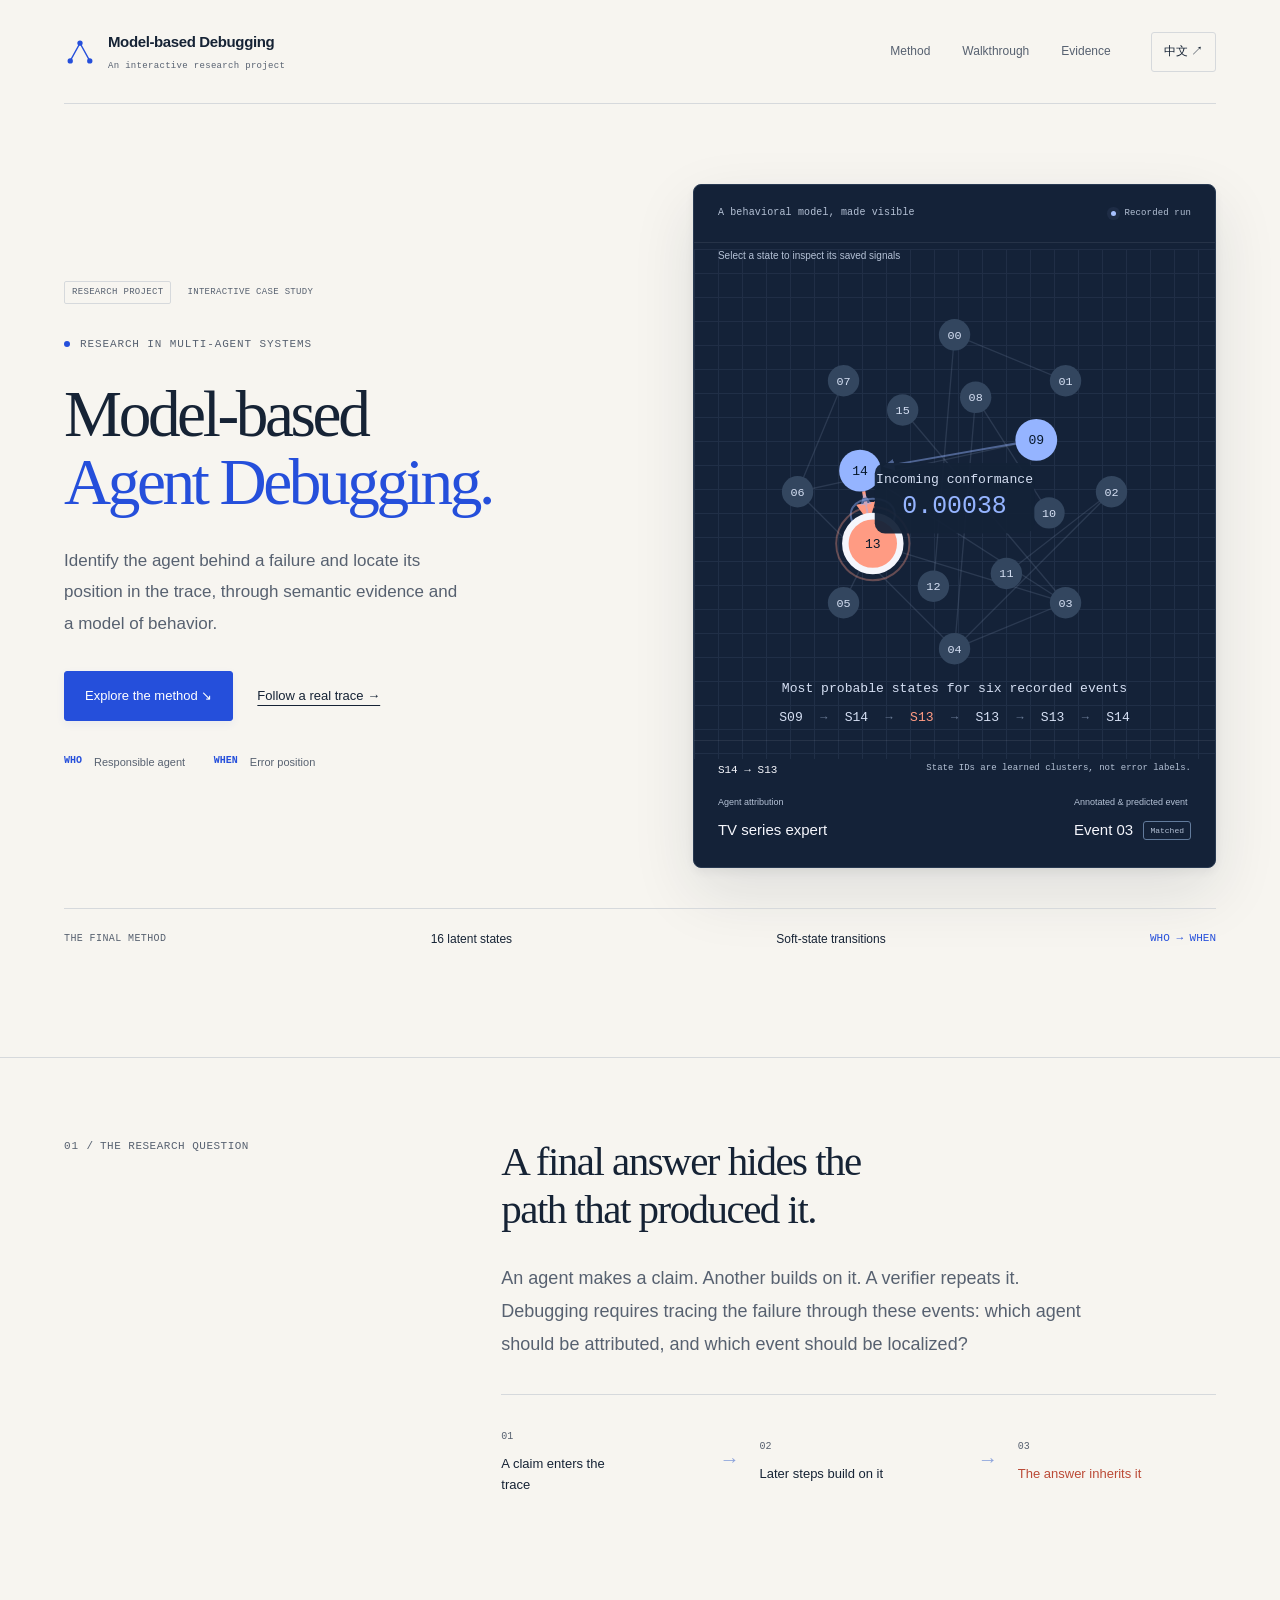
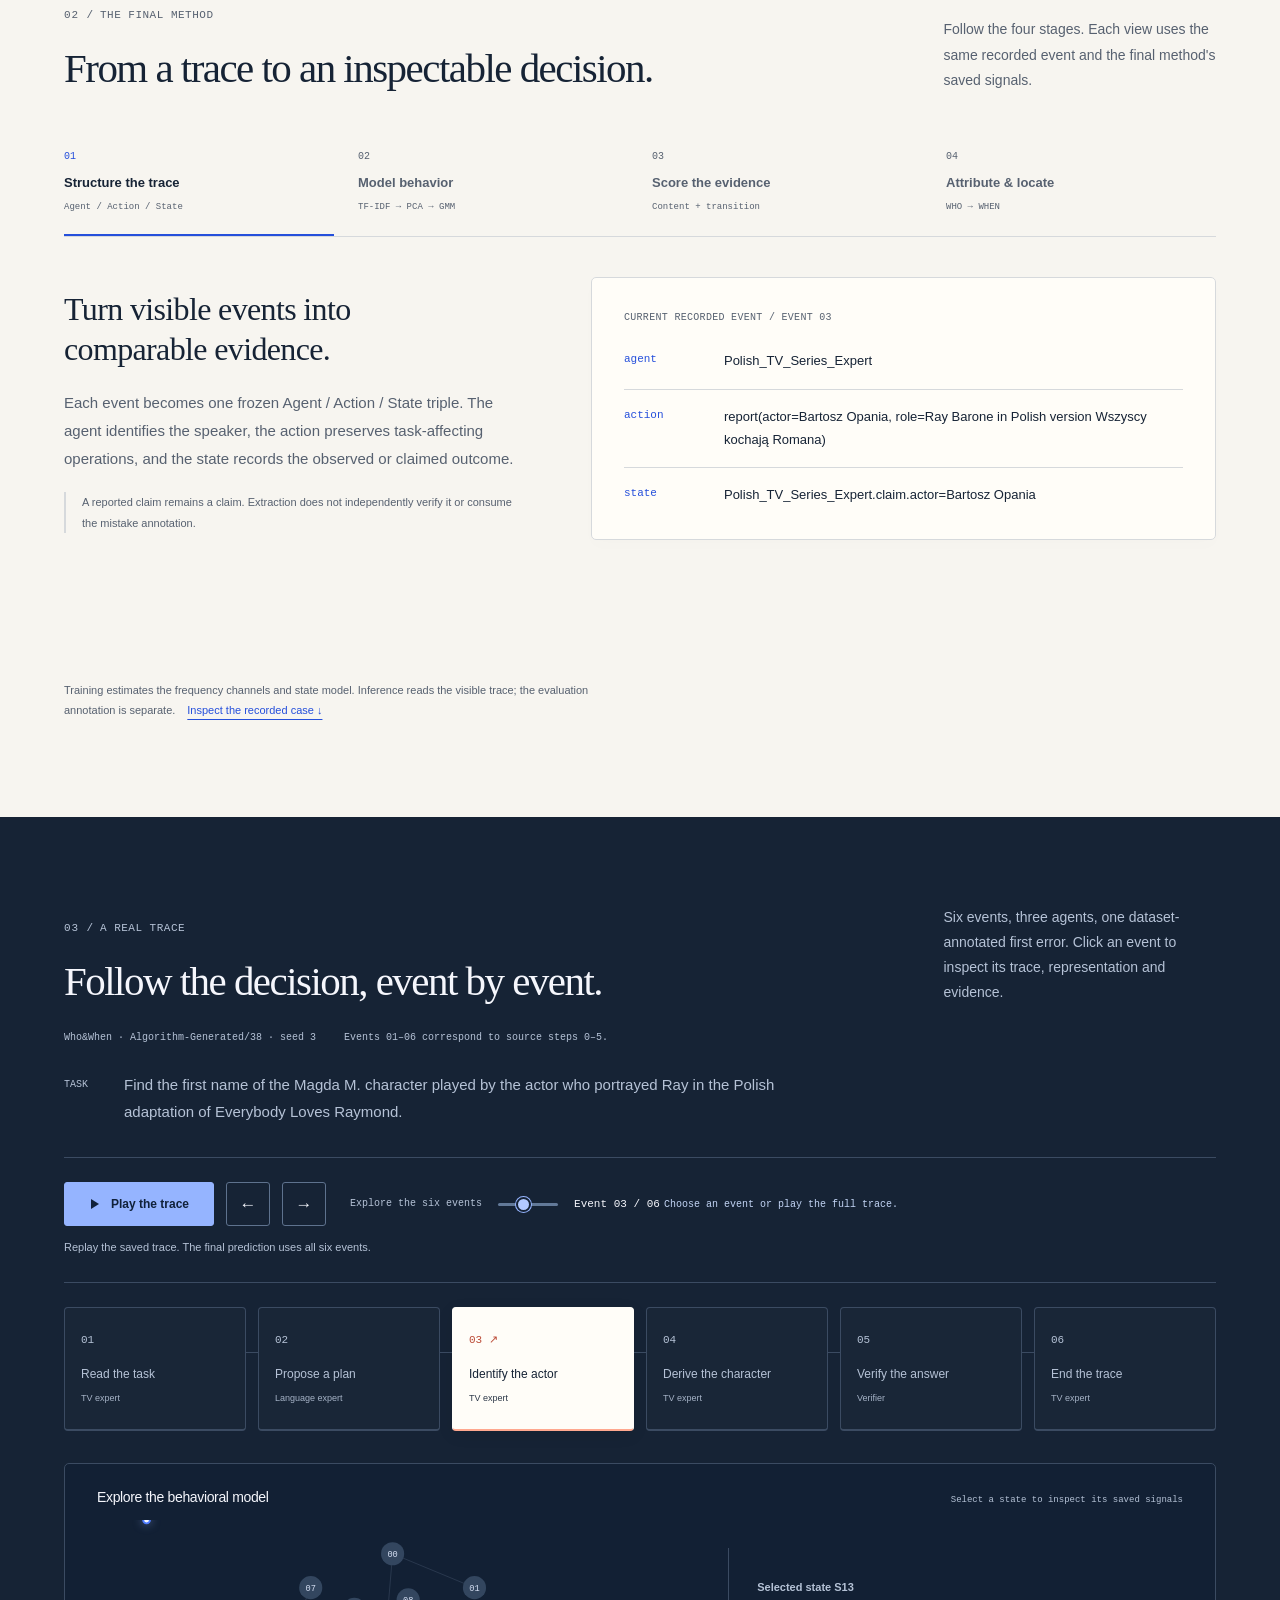
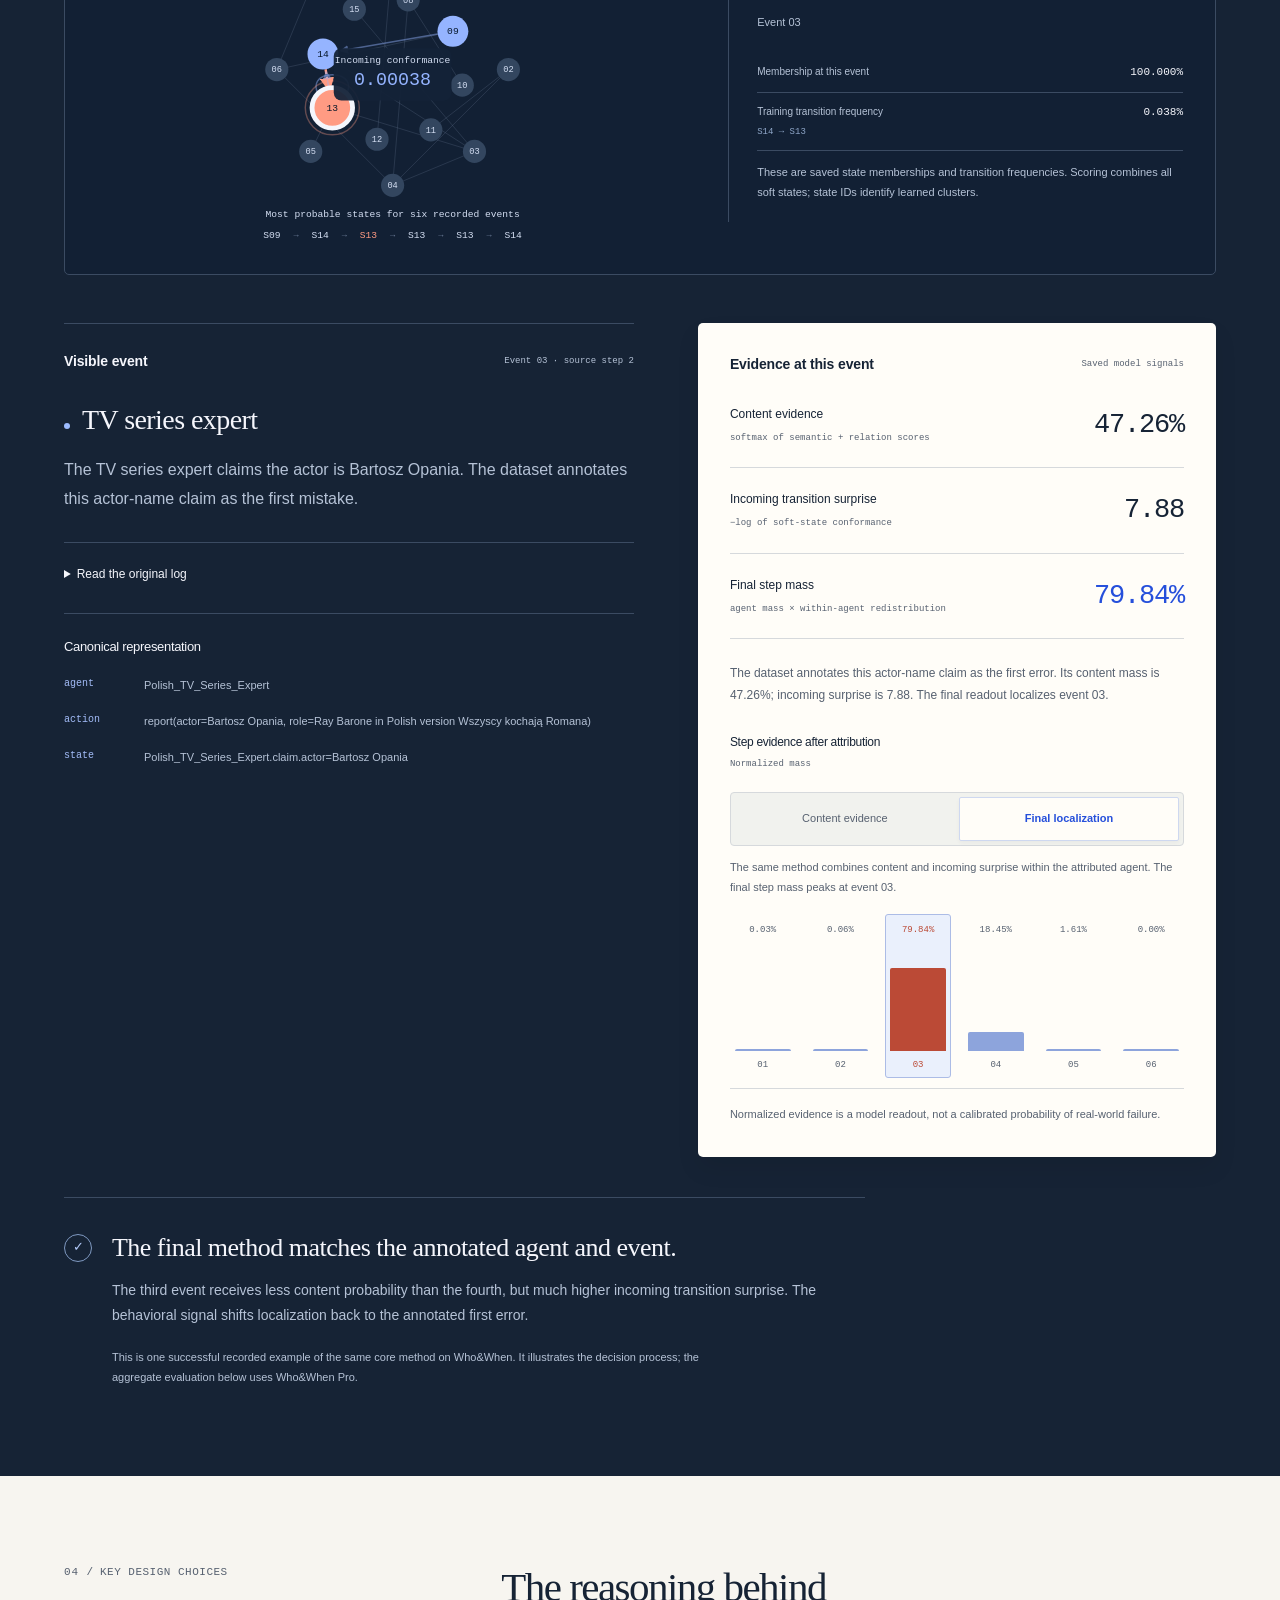
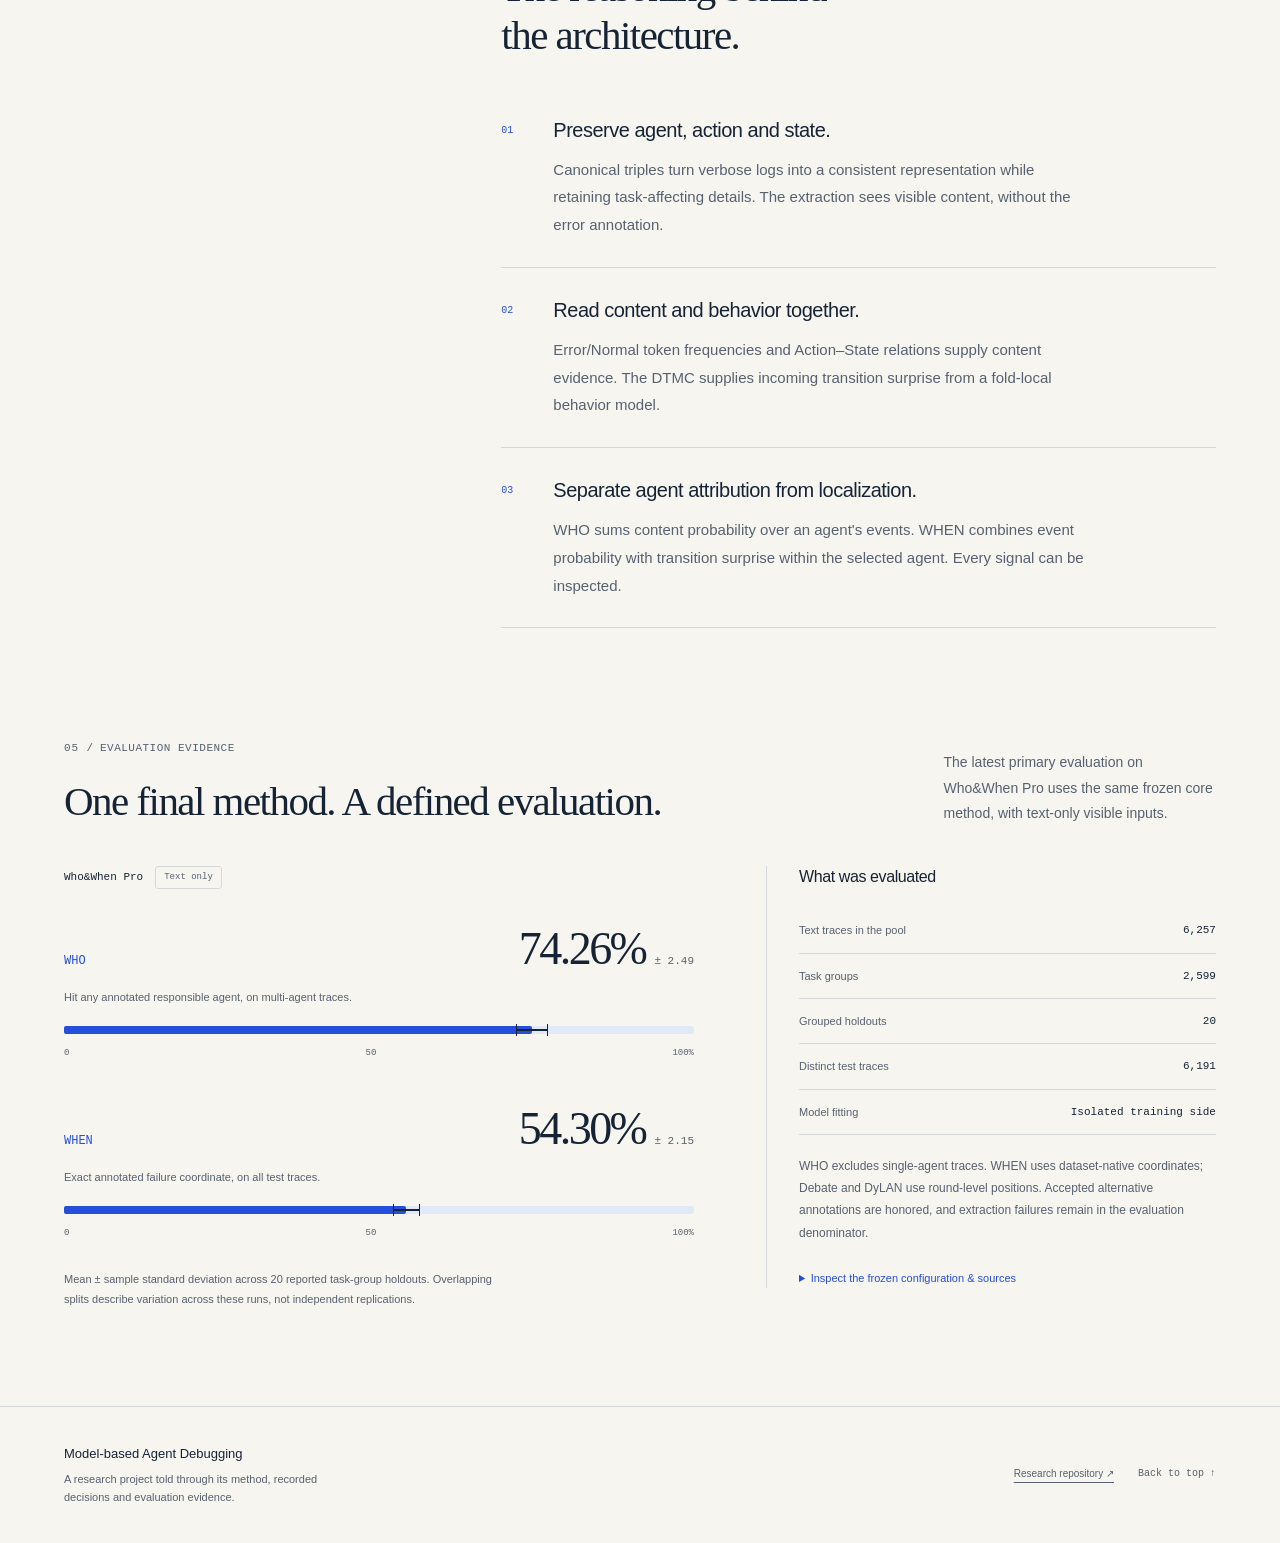
==== commit 5facb5a5: "Add recorded trace playback and interactive model exploration" ====
--- a/docs/project.html
+++ b/docs/project.html
@@ -106,8 +106,24 @@
 .model-graph text { font-family: var(--mono); }
 .state-node circle { transition: r .2s ease, fill .2s ease; }
 .state-node:hover circle { stroke: var(--graph-label); stroke-width: 1.5px; }
-.active-transition { stroke-dasharray: 5 3; animation: trace-flow 8s linear infinite; }
+.active-transition { stroke-dasharray: 5 3; animation: trace-flow 1.2s linear 1; }
 .state-halo { stroke-width: 1.5px; }
+.state-node[role="button"] { cursor: pointer; outline: none; }
+.state-node[role="button"]:focus-visible > circle:not(.state-halo), .state-node[aria-pressed="true"] > circle:not(.state-halo) { stroke: var(--on-forest); stroke-width: 3px; }
+.state-node[role="button"]:hover > circle:not(.state-halo) { stroke: var(--on-forest); stroke-width: 2px; }
+.state-node text { pointer-events: none; }
+.graph-particle { fill: var(--on-forest); stroke: var(--graph-active); stroke-width: 2px; pointer-events: none; filter: drop-shadow(0 0 5px #95b4ff80); }
+.graph-inspector { position: relative; min-width: 0; color: var(--on-forest-soft); font-size: 11px; line-height: 1.8; }
+.graph-inspector h3 { color: var(--on-forest); font-size: 14px; font-weight: 500; }
+.graph-help { position: relative; margin: 4px 24px 12px; color: var(--on-forest-soft); font-size: 10px; line-height: 1.8; }
+.graph-inspector p { margin-top: 12px; }
+.graph-inspector dl { margin: 20px 0 0; }
+dl.graph-inspector { margin-block: 0; }
+.graph-inspector dl > div, dl.graph-inspector > div { display: grid; grid-template-columns: minmax(0, 1fr) auto; gap: 12px; padding-block: 10px; border-bottom: 1px solid var(--forest-line); }
+.graph-inspector dt { font-size: 10px; }
+.graph-inspector dt > small { display: block; margin-top: 4px; color: #8fa6c8; font-family: var(--mono); font-size: 9px; line-height: 1.6; }
+.graph-inspector dd { margin: 0; color: var(--on-forest); font-family: var(--mono); font-size: 11px; overflow-wrap: anywhere; }
+.hero-visual > .graph-inspector { margin: 8px 24px 20px; padding-top: 16px; border-top: 1px solid var(--forest-line); }
 .visual-footer { position: relative; margin-top: auto; display: flex; justify-content: space-between; flex-wrap: wrap; gap: 8px 16px; border-top: 1px solid #ffffff14; color: var(--on-forest-soft); padding: 20px 24px 12px; font-family: var(--mono); font-size: 9px; }
 .visual-footer > span:first-child { color: var(--on-forest); font-size: 11px; }
 .hero-result { position: relative; display: flex; align-items: baseline; justify-content: space-between; flex-wrap: wrap; gap: 16px 20px; font-size: 12px; }
@@ -195,7 +211,30 @@
 .case-meta { display: flex; flex-wrap: wrap; gap: 8px 28px; font-family: var(--mono); font-size: 10px; color: var(--on-forest-soft); line-height: 1.8; }
 .task-line { display: grid; grid-template-columns: 48px minmax(0, 1fr); gap: 12px; font-size: 15px; line-height: 1.8; color: var(--on-forest-soft); max-width: 91ch; margin-top: 24px; }
 .task-line > span { font-family: var(--mono); font-size: 10px; margin-top: 5px; text-transform: uppercase; }
+.case-controls { display: flex; align-items: center; flex-wrap: wrap; gap: 12px; margin-top: 32px; padding-block: 24px; border-top: 1px solid var(--forest-line); border-bottom: 1px solid var(--forest-line); }
+.case-controls button { display: inline-flex; align-items: center; justify-content: center; gap: 10px; min-height: 44px; border: 1px solid #5e728e; border-radius: 3px; background: transparent; color: var(--on-forest); font-size: 12px; line-height: 1.5; transition: background-color .2s ease, border-color .2s ease; }
+.case-controls button:hover:not(:disabled) { background: #26374e; border-color: #95b4ff; }
+.case-controls button:disabled { cursor: default; opacity: .4; }
+.playback-actions { display: flex; align-items: center; gap: 12px; min-width: 0; }
+.case-controls .playback-mainbutton { min-width: 150px; padding: 10px 16px; border-color: #95b4ff; background: #95b4ff; color: #10213a; font-weight: 600; }
+.case-controls .playback-mainbutton:hover { background: #b2c9ff; border-color: #b2c9ff; }
+#trace-prev, #trace-next { flex: 0 0 44px; width: 44px; padding: 8px; font-size: 17px; }
+.play-icon { position: relative; display: inline-block; width: 12px; height: 14px; flex: 0 0 auto; font-size: 0; }
+.play-icon::before { content: ""; position: absolute; top: 2px; left: 2px; border-top: 5px solid transparent; border-bottom: 5px solid transparent; border-left: 8px solid currentColor; }
+.playback-mainbutton[aria-pressed="true"] .play-icon::before, .playback-mainbutton.is-playing .play-icon::before { top: 1px; left: 1px; height: 12px; width: 10px; border: 0; border-inline: 3px solid currentColor; }
+.trace-scrubber { display: flex; flex: 1 1 240px; align-items: center; gap: 16px; min-width: 0; min-height: 44px; margin-left: 12px; }
+.trace-scrubber > span { font-family: var(--mono); font-size: 10px; white-space: nowrap; color: var(--on-forest-soft); }
+#trace-scrubber { appearance: none; -webkit-appearance: none; min-width: 60px; flex: 1; width: 100%; height: 24px; margin: 0; cursor: pointer; background: transparent; border-radius: 3px; accent-color: #95b4ff; }
+#trace-scrubber::-webkit-slider-runnable-track { height: 3px; background: #627998; border-radius: 3px; }
+#trace-scrubber::-moz-range-track { height: 3px; background: #627998; border-radius: 3px; }
+#trace-scrubber::-webkit-slider-thumb { appearance: none; -webkit-appearance: none; width: 15px; height: 15px; margin-top: -6px; background: #b2c9ff; border: 2px solid var(--ink); border-radius: 50%; box-shadow: 0 0 0 1px #95b4ff; }
+#trace-scrubber::-moz-range-thumb { width: 11px; height: 11px; background: #b2c9ff; border: 2px solid var(--ink); border-radius: 50%; box-shadow: 0 0 0 1px #95b4ff; }
+#trace-scrubber:focus-visible { outline: 2px solid #95b4ff; outline-offset: 5px; }
+#playback-position { color: var(--on-forest); font-family: var(--mono); font-size: 11px; white-space: nowrap; }
+#playback-status { flex: 1 1 100%; margin: 0; color: #c2d4f5; font-family: var(--mono); font-size: 10px; line-height: 1.7; }
+.case-controls .playback-hint { flex: 1 1 100%; max-width: 92ch; margin: 0; color: var(--on-forest-soft); font-size: 11px; line-height: 1.8; }
 .trace-timeline { display: grid; grid-template-columns: repeat(6, minmax(0, 1fr)); gap: 12px; margin-top: 40px; }
+.case-controls + .trace-timeline { margin-top: 24px; }
 .trace-event { position: relative; min-width: 0; min-height: 124px; padding: 20px 16px; border: 1px solid var(--forest-line); border-bottom: 2px solid var(--forest-line); border-radius: 4px; color: var(--on-forest-soft); background: #ffffff03; text-align: left; font-size: 12px; line-height: 1.6; overflow-wrap: anywhere; transition: background-color .2s ease, color .2s ease, border-color .2s ease, transform .2s ease; }
 .trace-event:not(:last-child)::after { content: ""; position: absolute; right: -13px; top: 44px; height: 1px; width: 12px; background: var(--forest-line); }
 .trace-event:hover { background: #26374e; border-color: #687d9c; transform: translateY(-3px); }
@@ -207,6 +246,13 @@
 .trace-event.error-event .event-number { color: var(--error-light); }
 .trace-event.error-event.selected .event-number, .trace-event.error-event[aria-pressed="true"] .event-number { color: var(--error); }
 .trace-event.error-event[aria-pressed="true"] { border-bottom-color: var(--error-light); }
+.case-model { display: grid; grid-template-columns: minmax(0, 1.3fr) minmax(0, 1fr); align-items: center; gap: 12px 40px; margin-top: 32px; padding: 24px 32px; border: 1px solid var(--forest-line); border-radius: 5px; background: #122034; }
+.case-model-header { grid-column: 1 / -1; display: flex; align-items: baseline; justify-content: space-between; flex-wrap: wrap; gap: 8px 24px; }
+.case-model-header h3 { font-size: 14px; font-weight: 500; }
+.case-model-header > span { max-width: 64ch; color: var(--on-forest-soft); font-family: var(--mono); font-size: 9px; }
+.case-model .model-graph { min-height: 0; max-width: 600px; padding: 0; }
+.case-model .model-graph svg { max-height: 330px; }
+.case-model .graph-inspector { padding: 16px 0 20px 28px; border-left: 1px solid var(--forest-line); }
 .case-layout { display: grid; grid-template-columns: 1.1fr 1fr; gap: 64px; margin-top: 48px; align-items: start; }
 .trace-pane { min-width: 0; border-top: 1px solid var(--forest-line); padding-top: 28px; }
 .evidence-pane { min-width: 0; background: var(--paper); color: var(--ink); padding: 32px; border-radius: 5px; box-shadow: 0 12px 24px #00000012; }
@@ -240,11 +286,22 @@
 .distribution-heading { margin-top: 28px; font-family: var(--mono); font-size: 11px; color: var(--ink-soft); }
 .distribution-heading h3 { font-family: var(--body); font-size: 12px; font-weight: 500; color: var(--ink); }
 .distribution-heading > span { display: block; font-size: 9px; margin-top: 6px; }
+.evidence-toggle { display: grid; grid-template-columns: repeat(2, minmax(0, 1fr)); gap: 4px; padding: 4px; margin-top: 20px; border: 1px solid var(--line); border-radius: 4px; background: #f1f2ee; }
+.evidence-toggle button { min-width: 0; min-height: 44px; padding: 8px 12px; border: 1px solid transparent; border-radius: 2px; background: transparent; color: var(--ink-soft); font-size: 11px; line-height: 1.6; transition: background-color .2s ease, color .2s ease, box-shadow .2s ease; }
+.evidence-toggle button:hover { color: var(--accent); background: #e8edfa; }
+.evidence-toggle button[aria-pressed="true"] { border-color: #ced8f0; background: var(--paper); color: var(--accent); font-weight: 600; box-shadow: 0 2px 4px #1623350a; }
+.evidence-pane button:focus-visible { outline-color: var(--accent); }
+#evidence-mode-note { min-height: 3.6em; margin-top: 12px; color: var(--ink-soft); font-size: 11px; line-height: 1.8; }
 .distribution-bars { display: grid; grid-template-columns: repeat(6, minmax(0, 1fr)); gap: 12px; align-items: end; margin-top: 16px; padding-bottom: 10px; border-bottom: 1px solid var(--line); }
-.distribution-cell { min-width: 0; display: flex; flex-direction: column; justify-content: flex-end; align-items: center; height: 128px; gap: 8px; font-family: var(--mono); font-size: 9px; color: var(--ink-soft); }
-.distribution-cell > i, .distribution-cell > span:first-child { display: block; min-height: 2px; width: 100%; background: var(--olive); border-radius: 2px 2px 0 0; }
-.distribution-cell.selected > i, .distribution-cell.selected > span:first-child { background: var(--accent); }
-.distribution-cell.error > span:first-child { background: var(--error); }
+.distribution-cell { min-width: 0; display: flex; flex-direction: column; justify-content: flex-end; align-items: center; height: 164px; gap: 8px; padding: 8px 4px 4px; border: 1px solid transparent; border-radius: 3px; background: transparent; font-family: var(--mono); font-size: 9px; color: var(--ink-soft); transition: background-color .2s ease, border-color .2s ease, color .2s ease; }
+.distribution-cell:hover { background: var(--accent-soft); color: var(--ink); }
+.distribution-cell[aria-pressed="true"] { border-color: #acbce6; background: #eaf0fc; color: var(--accent); }
+.distribution-value { display: block; min-height: 15px; font-size: 9px; line-height: 1.5; }
+.distribution-column { display: flex; align-items: flex-end; width: 100%; height: 104px; flex: 0 0 104px; background: transparent; }
+.distribution-column > span { display: block; min-height: 2px; width: 100%; border-radius: 2px 2px 0 0; background: var(--olive); transition: height .65s cubic-bezier(.2,.7,.2,1), background-color .25s ease; }
+.distribution-cell.selected .distribution-column > span, .distribution-cell[aria-pressed="true"] .distribution-column > span { background: var(--accent); }
+.distribution-cell.error .distribution-column > span { background: var(--error); }
+.distribution-event, .distribution-eventlabel { display: block; font-size: 9px; line-height: 1.5; }
 .error { color: var(--error); }
 .case-section .error { color: var(--error-light); }
 .evidence-pane .error { color: var(--error); }
@@ -308,6 +365,10 @@
 
 @keyframes trace-flow { to { stroke-dashoffset: -80; } }
 @keyframes enter-page { from { opacity: 0; transform: translateY(12px); } to { opacity: 1; transform: translateY(0); } }
+@keyframes event-readout { from { opacity: .65; transform: translateY(4px); } to { opacity: 1; transform: translateY(0); } }
+.event-change { animation: event-readout .32s ease both; }
+.reveal-ready { opacity: 0; transform: translateY(20px); transition: opacity .7s ease, transform .7s cubic-bezier(.2,.7,.2,1); }
+.reveal-ready.is-visible { opacity: 1; transform: translateY(0); }
 .hero-copy { animation: enter-page .7s ease both; }
 .hero-visual { animation: enter-page .8s .12s ease both; }
 .hero-caption { animation: enter-page .7s .2s ease both; }
@@ -320,6 +381,7 @@
   .problem-section, .choices-section { gap: 48px; }
   #method-panel { gap: 40px; }
   .case-layout { gap: 40px; }
+  .case-model { gap: 16px 24px; padding: 24px; }
   .evaluation-layout { gap: 48px; }
   .stage-detail, .evidence-pane { padding: 28px; }
   .trace-event { padding-inline: 12px; }
@@ -354,6 +416,8 @@
   .trace-event { padding: 16px 10px; font-size: 11px; }
   .trace-event:not(:last-child)::after { width: 8px; right: -9px; }
   .case-layout { grid-template-columns: 1fr; gap: 32px; }
+  .case-model { grid-template-columns: minmax(0, 1.2fr) minmax(0, 1fr); gap: 12px 24px; }
+  .case-model .graph-inspector { padding-left: 20px; }
   .evidence-pane { display: block; }
   .evaluation-layout { grid-template-columns: 1.2fr 1fr; gap: 32px; }
   .protocol-summary { padding-left: 24px; }
@@ -425,6 +489,14 @@
   .method-caption { margin-top: 20px; font-size: 11px; }
   .case-section { padding-block: 52px; }
   .task-line { font-size: 13px; grid-template-columns: 36px minmax(0, 1fr); gap: 8px; }
+  .case-controls { margin-top: 24px; padding-block: 20px; gap: 10px; }
+  .playback-actions { width: 100%; gap: 10px; }
+  .case-controls .playback-mainbutton { flex: 1 1 130px; min-width: 130px; padding-inline: 12px; }
+  .trace-scrubber { display: grid; grid-template-columns: minmax(0, 1fr) auto; flex-basis: 100%; margin-left: 0; gap: 4px 16px; }
+  .trace-scrubber > span { grid-column: 1 / -1; font-size: 11px; white-space: normal; }
+  #trace-scrubber { min-width: 0; }
+  .case-controls .playback-hint { font-size: 10px; }
+  #playback-status { font-size: 9px; }
   .case-meta { font-size: 9px; }
   .trace-timeline { grid-template-columns: repeat(3, minmax(0, 1fr)); gap: 8px; margin-top: 28px; }
   .trace-event { min-height: 110px; font-size: 10px; padding: 12px 8px; }
@@ -433,6 +505,14 @@
   .trace-event::after { display: none; }
   .event-number { margin-bottom: 12px; font-size: 10px; }
   .case-layout { margin-top: 28px; gap: 32px; }
+  .case-model { grid-template-columns: 1fr; margin-top: 24px; padding: 16px; gap: 12px; }
+  .case-model-header h3 { font-size: 13px; }
+  .case-model-header > span { font-size: 9px; }
+  .case-model .model-graph { max-height: none; }
+  .case-model .model-graph svg { max-height: none; }
+  .case-model .graph-inspector { padding: 20px 0 4px; border-left: 0; border-top: 1px solid var(--forest-line); }
+  .hero-visual > .graph-inspector { margin-inline: 16px; }
+  .graph-help { margin-inline: 16px; }
   .trace-speaker { font-size: 24px; }
   .event-summary { font-size: 14px; }
   .original-log { font-size: 11px; }
@@ -443,7 +523,11 @@
   .signal-row span { font-size: 10px; }
   .signal-row strong { font-size: 23px; }
   .signal-row small { font-size: 10px; }
-  .distribution-bars { gap: 8px; }
+  .distribution-bars { gap: 4px; }
+  .distribution-cell { padding-inline: 2px; }
+  .distribution-value { font-size: 8px; }
+  .evidence-toggle button { padding-inline: 6px; font-size: 10px; }
+  #evidence-mode-note { font-size: 10px; }
   .case-takeaway { font-size: 14px; gap: 12px; margin-top: 28px; padding-top: 28px; }
   .case-takeaway h3 { font-size: 24px; }
   .case-takeaway p { font-size: 12px; }
@@ -467,6 +551,8 @@
 @media (prefers-reduced-motion: reduce) {
   html { scroll-behavior: auto; }
   *, *::before, *::after { animation: none !important; transition: none !important; }
+  .reveal-ready { opacity: 1; transform: none; }
+  .graph-particle { display: none; }
 }
 
 @media print {
@@ -474,7 +560,8 @@
   body { background: white; color: var(--ink); font-size: 10pt; }
   .section-wrap, .site-header { width: 100%; padding-inline: 0; }
   .site-header { min-height: 36px; }
-  .site-header::after, .nav-progress, .language-button, .hero-actions, .back-top, .method-tabs { display: none; }
+  .site-header::after, .nav-progress, .language-button, .hero-actions, .back-top, .method-tabs, .case-controls, .evidence-toggle, .graph-particle { display: none; }
+  .reveal-ready { opacity: 1; transform: none; }
   .hero { padding-block: 24px 32px; grid-template-columns: 1fr 1fr; gap: 24px; }
   h1 { font-size: 30pt; }
   h2 { font-size: 22pt; }
@@ -493,6 +580,8 @@
   .trace-event::after { display: none; }
   .case-section .error, .trace-event.error-event .event-number { color: var(--error); }
   .case-layout { gap: 24px; margin-top: 24px; }
+  .case-model { break-inside: avoid; color: var(--on-forest); print-color-adjust: exact; padding: 16px; gap: 16px; }
+  .case-model .model-graph svg { max-height: 200px; }
   .evidence-pane { border: 1px solid var(--line); background: white; padding: 16px; box-shadow: none; }
   .case-takeaway { font-size: 10pt; }
   .original-log pre, pre.original-log { max-height: none; overflow: visible; }
@@ -502,23 +591,24 @@
   .site-footer { padding-block: 20px; }
 }
 </style>
-  <script>window.PORTFOLIO_DATA={"project": {"config": {"extraction": {"model": "DeepSeek-V4.1-Flash"}, "semantic": {"alpha": 0.075}, "relation": {"alpha": 0.4}, "abstraction": {"pca": {"dimensions": 32}, "gmm": {"states": 16}}, "dtmc": {"alpha": 0.1}}, "readout": {"content_probability": "p_t = softmax(S_t + R_t)", "who": "a* = argmax_a sum_{t:agent_t=a} p_t", "incoming_conformance": "c_0 = r_0 · pi; c_t = r_(t-1) · T · r_t for t > 0", "transition_surprise": "h_t = -log(c_t)", "when": "t* = argmax_{t:agent_t=a*} p_t h_t"}}, "evaluation": {"dataset": "Who&When Pro", "total_traces": 6257, "task_groups": 2599, "metrics": {"who": {"mean": 0.7425870292554718, "sample_sd": 0.02490720773814991}, "when": {"mean": 0.5429993936851771, "sample_sd": 0.021520567401810745}}, "protocol": {"splits": 20, "unique_test_traces": 6191}}, "provenance": {"source_files": ["Who&When Pro · canonical_primary · frozen 20 task-group holdouts", "Who&When · Algorithm-Generated/38 · recorded model, seed 3"]}};window.PORTFOLIO_CASE={"visible_steps": [{"content": "You are given: (1) a task and advises from your manager with a specific plan and (2) a general task.\nCollect information from the general task, follow the suggestions from manager to solve the task.\n\n# General Task\nWho did the actor who played Ray in the Polish-language version of Everybody Loves Raymond play in Magda M.? Give only the first name. Please solve the problem carefully.\n\n# Task and suggestions from manager\n## Task description\nIdentify the first name of the character played by the actor who portrayed Ray in the Polish-language version of 'Everybody Loves Raymond' in the TV series 'Magda M.'.\n\n## Plan for solving the task\n1. Identify the actor who played Ray in the Polish-language version of 'Everybody Loves Raymond'.\n2. Determine the character that this actor played in the TV series 'Magda M.'.\n3. Extract and provide the first name of the character.\n\n## Output format\nProvide only the first name of the character.\n\n## Constraints and conditions for completion\n- Ensure the accuracy of the actor's identification and the character's name in 'Magda M.'.\n- Provide the information in a clear and concise manner. "}, {"content": "To solve the task, let's proceed with the plan step-by-step.\n\n### Step 1: Identify the actor who played Ray in the Polish-language version of 'Everybody Loves Raymond'\nFirst, we need to determine the actor who voiced or played the role of Ray Barone in the Polish-language version of 'Everybody Loves Raymond'.\n\n### Step 2: Determine the character this actor played in 'Magda M.'\nAfter identifying the actor, we will need to find out which character he portrayed in the Polish TV series 'Magda M.'.\n\n### Step 3: Extract and provide the first name of the character\nFinally, we will extract and provide the first name of the character this actor played in 'Magda M.'.\n\nLet's start by performing a web search to find out who played Ray Barone in the Polish-language version of 'Everybody Loves Raymond'.\n\nI'll initiate a search query for this information."}, {"content": "The Polish-language version of 'Everybody Loves Raymond' is called 'Wszyscy kochają Romana'. The actor who played Ray Barone (Roman in the Polish version) is Bartosz Opania.\n\nNow, let's proceed to the second step and find out which character Bartosz Opania played in the TV series 'Magda M.'."}, {"content": "Bartosz Opania played the character Piotr Korzecki in the TV series 'Magda M.'.\n\n### Step 3: Extract and provide the first name of the character\nThe first name of the character played by Bartosz Opania in 'Magda M.' is Piotr."}, {"content": "Based on the information provided, we can conclude that the first name of the character played by the actor who portrayed Ray in the Polish-language version of 'Everybody Loves Raymond' in 'Magda M.' is:\n\n**Piotr**\n\nI have verified the steps carefully, and all findings are accurate. If everyone agrees, we can conclude the task.\n\nTERMINATE"}, {"content": "TERMINATE"}], "extracted_triples": [{"agent": "Polish_TV_Series_Expert", "action": "present_task(task=identify first name of character played by actor who played Ray in Polish Everybody Loves Raymond in Magda M.)", "state": "record.observation=not_reported"}, {"agent": "PolishLanguage_Expert", "action": "propose_plan(steps=[identify actor, determine character, extract first name])", "state": "record.observation=not_reported"}, {"agent": "Polish_TV_Series_Expert", "action": "report(actor=Bartosz Opania, role=Ray Barone in Polish version Wszyscy kochają Romana)", "state": "Polish_TV_Series_Expert.claim.actor=Bartosz Opania"}, {"agent": "Polish_TV_Series_Expert", "action": "report(character=Piotr Korzecki in Magda M., actor=Bartosz Opania)", "state": "Polish_TV_Series_Expert.claim.character=Piotr Korzecki"}, {"agent": "Verification_Expert", "action": "report(conclusion=first name is Piotr)", "state": "Verification_Expert.claim.first_name=Piotr"}, {"agent": "Polish_TV_Series_Expert", "action": "terminate()", "state": "record.observation=not_reported"}], "steps": [{"agent": "Polish_TV_Series_Expert", "content_probability": 0.0030885691961946697, "dtmc_surprise": 0.5198540159285965, "fused_evidence": 0.0016056051001151561, "incoming_conformance": 0.5946073448356458, "abstract_state_argmax": 9, "final_step_mass": 0.0003440639815852355}, {"agent": "PolishLanguage_Expert", "content_probability": 0.0006345130013701304, "dtmc_surprise": 2.3712108098164677, "fused_evidence": 0.0015045640878179447, "incoming_conformance": 0.09336760739357829, "abstract_state_argmax": 14, "final_step_mass": 0.0006345130013701304}, {"agent": "Polish_TV_Series_Expert", "content_probability": 0.472617400002396, "dtmc_surprise": 7.88306820400663, "fused_evidence": 3.7256751986191707, "incoming_conformance": 0.0003770743391024816, "abstract_state_argmax": 13, "final_step_mass": 0.7983723038985971}, {"agent": "Polish_TV_Series_Expert", "content_probability": 0.507550898349701, "dtmc_surprise": 1.6967590871164668, "fused_evidence": 0.8611915989489813, "incoming_conformance": 0.18327654588642914, "abstract_state_argmax": 13, "final_step_mass": 0.18454413879283918}, {"agent": "Verification_Expert", "content_probability": 0.01610048938288386, "dtmc_surprise": 1.6967590871164668, "fused_evidence": 0.027318651667430385, "incoming_conformance": 0.18327654588642914, "abstract_state_argmax": 13, "final_step_mass": 0.01610048938288386}, {"agent": "Polish_TV_Series_Expert", "content_probability": 8.130067454408478e-06, "dtmc_surprise": 2.5777624649268365, "fused_evidence": 2.095738272129745e-05, "incoming_conformance": 0.0759437408397046, "abstract_state_argmax": 14, "final_step_mass": 4.490942724445793e-06}], "agent_masses": {"Polish_TV_Series_Expert": 0.983264997615746, "PolishLanguage_Expert": 0.0006345130013701304, "Verification_Expert": 0.01610048938288386}, "prediction": {"predicted_agent": "Polish_TV_Series_Expert", "predicted_step": 2}, "annotation": {"gold_step": 2}, "saved_model": {"transition_probability": [[0.09656121034032138, 0.692352558333174, 0.000569448350701334, 0.027023682332490747, 0.006256859501689401, 0.0005684086227795364, 0.0005684022555071482, 0.0005683866563880663, 0.01751476969194213, 0.04031036533251262, 0.0005683866563881484, 0.0005683866563891872, 0.046041333011835536, 0.06584720675213321, 0.0041122088493596096, 0.0005683866563880663], [0.37638965819042725, 0.016154247694558532, 0.00052462103444879, 0.2195106659919393, 0.005880036616789156, 0.00052462103444879, 0.00052462103444879, 0.009103377873734645, 0.034022203849268705, 0.15994801914734255, 0.009610654098947307, 0.0028538542423780606, 0.0005246613677584718, 0.12415198356031744, 0.039752153228188786, 0.0005246210350034584], [0.00844360273894643, 0.05332283710555916, 0.0007730962504831854, 0.045229911750193294, 0.5318984195184406, 0.0007730962504831854, 0.0007730962504831854, 0.0007730962504831854, 0.0007731170655430931, 0.03943265587371239, 0.0007730962504831854, 0.10900642983389633, 0.0007730962504831854, 0.004652052610023764, 0.1361169885745851, 0.0664854074262006], [0.008301285344038751, 0.002729728093021753, 0.00026983040753672776, 0.005666502861003592, 0.05722840441977169, 0.0002697626548372663, 0.0002702427546790264, 0.0015890042170395183, 0.009698956437190846, 0.4137108184267112, 0.0002703342089813608, 0.0004318864246314277, 0.0016162844065350116, 0.00026948812024033626, 0.4920206750598092, 0.005656796163972237], [0.005735209599470997, 0.005775184508098522, 0.0005213168255420704, 0.8124024123008583, 0.037015715655933895, 0.0005213168255420704, 0.0005213168255420704, 0.024630544751866407, 0.00343813370784413, 0.01362695932073316, 0.06240750369599111, 0.0005229876113262164, 0.0005213309108060302, 0.015809035076411758, 0.013424562424345655, 0.0031264699596876906], [0.0533980582524265, 0.22238740574682736, 0.004854368932038835, 0.004854368932038838, 0.053504706126512036, 0.004854368932038835, 0.004854368932038835, 0.004854368932038835, 0.004854368932038836, 0.004854368932038835, 0.004854368932038835, 0.004854368932038835, 0.004854368932038835, 0.6124574026897677, 0.00485436893203925, 0.004854368932038835], [0.0012167917258162643, 0.1835741724356246, 0.0012167917258162643, 0.028594684464519852, 0.6837800775183898, 0.0012167917258162643, 0.0012167917258162643, 0.007300750385658103, 0.0012169630626033578, 0.025552626221244417, 0.007300500100179326, 0.0012167917258175808, 0.0012167917258162643, 0.01035818160145103, 0.0012167917260450234, 0.04380450212938551], [0.005931240172591037, 0.005931240172591037, 0.005931240172591037, 0.0059312404982244755, 0.020759340604068626, 0.005931240172591037, 0.4359394546740052, 0.421710781102484, 0.005931240172591137, 0.035587420251965186, 0.005931240172591037, 0.005931240172591037, 0.005931240172591037, 0.005931240172591037, 0.020759361143342137, 0.005931240172591037], [0.05165542356570763, 0.08676701755867777, 0.0010668256957500491, 0.017068980687572264, 0.26342896642830366, 0.001076353611818758, 0.0010668199197436813, 0.001066819714094634, 0.09543112815232865, 0.15524013278049617, 0.006400918285390301, 0.006400293776675569, 0.012783862807395574, 0.16002554107570416, 0.12345180051482689, 0.017069115425514144], [0.06394226688277116, 0.07329019440482137, 0.08693545579871761, 0.08286022697073266, 0.016947949157934874, 0.021531638648194906, 0.1215469302678428, 0.0002656715264614512, 0.11182147394723119, 0.20203122664265263, 0.0016745583939488942, 0.004248595021691584, 0.03977395444034141, 0.07949693305327078, 0.09336725954637025, 0.000265665297016316], [0.0035418100881873644, 0.003541815509082045, 0.003541819874134152, 0.003541812007374777, 0.0035418128633920984, 0.0035418100168438417, 0.003541811110119805, 0.0035418100168438417, 0.39306260564587997, 0.13145002151917706, 0.37534101994653163, 0.0035418100168493572, 0.0035418116470112464, 0.004097404668654583, 0.05708901505307449, 0.0035418100168438417], [0.00202081261089489, 0.0020208126111698034, 0.2849344051726955, 0.0032400011747534124, 0.0020208126104303177, 0.0020208126185788503, 0.0020208126126225147, 0.0020208126101452215, 0.012124875920345559, 0.042435838639195006, 0.0020208126101452306, 0.6159905301927615, 0.010992896258603228, 0.0020208126101452684, 0.012094139137368351, 0.0020208126101452007], [0.3258709309235181, 0.002590945468419705, 0.0025907030841280944, 0.003673441609391644, 0.0025907768587204016, 0.0025907030841280944, 0.0025907030841280944, 0.0025907030841280944, 0.06605586027137911, 0.2978245612934066, 0.002590703084128112, 0.002590703084140733, 0.028486349858328958, 0.15803257501967366, 0.09673963710825252, 0.0025907030841280944], [0.09902489229918568, 0.06876616071577235, 0.0008939372637539355, 0.21917867139545852, 0.0008939702799889562, 0.0008939372637539355, 0.0008939372637539355, 0.0008947006210848961, 0.053139556470706284, 0.17641508489579066, 0.005360986872411727, 0.00089393726376894, 0.11263600340468267, 0.18327654588642914, 0.0759437408397046, 0.0008939372637539355], [0.005986646959170069, 0.028312634516843176, 0.30414131582590787, 0.32198444486829136, 0.028086148339394847, 0.041540799235778046, 0.10402357089579924, 0.0031827183337431804, 0.08524683291488115, 0.015393858582659578, 0.00038670034519931474, 0.0022426420445277513, 0.0025681697252738314, 0.00037681984173920847, 0.0561522590681721, 0.00037443850261935276], [0.006024236846526432, 0.006024236846526684, 0.006024236846526432, 0.8795294790347972, 0.006030309577922667, 0.006024236846526432, 0.006024236846526432, 0.006024236846526432, 0.006026357337100078, 0.006024236846526432, 0.006024238291384263, 0.006024435168061451, 0.006024236846526432, 0.03612281206806228, 0.006024236903933866, 0.006024236846526432]], "responsibilities": [[1.8633321901605158e-08, 4.0134567272046414e-297, 0, 1.729239467117445e-13, 4.692650147779745e-137, 4.571061659943576e-154, 0, 8.26028171305251e-64, 2.5783829679459478e-11, 0.999999980847065, 8.104747935835815e-24, 2.429928734560666e-17, 1.2691278747587955e-43, 5.478780872631923e-80, 4.93657358521867e-10, 0], [2.4526078437542495e-20, 0, 0, 1.1543616989645106e-11, 1.7827106002979596e-155, 6.27678265551394e-271, 0, 5.8084444911542504e-213, 9.160593232641972e-21, 3.2165950500031796e-06, 3.4921112397435067e-121, 2.3732430860830667e-42, 4.682485885262875e-81, 2.8478163591358973e-77, 0.999996783393407, 0], [0, 6.480355421199082e-54, 0, 6.37881499678671e-275, 2.3233963274820905e-49, 0, 0, 0, 6.65946400611774e-89, 0, 0, 2.6391714712712236e-253, 0, 1, 0, 0], [0, 1.594273765288035e-76, 0, 3.310368061677493e-284, 2.8082624428414794e-71, 0, 0, 0, 1.8289020445113945e-84, 0, 0, 3.776910744861351e-288, 0, 1, 0, 0], [0, 2.1546557070812016e-61, 0, 1.0585787995506315e-276, 4.859744280946186e-54, 0, 0, 0, 3.0820176310838015e-95, 0, 0, 1.7558767115435835e-258, 0, 1, 0, 0], [2.6145509134640373e-219, 0, 0, 1.1818828824168654e-35, 4.7552534176253793e-153, 0, 0, 2.3962472677172333e-212, 6.1669639380778645e-28, 4.217721781562136e-145, 0, 1.5283021616504395e-163, 3.1985526213589446e-161, 1.424176428348758e-89, 1, 0]]}};</script>
+  <script>window.PORTFOLIO_DATA={"project": {"config": {"extraction": {"model": "DeepSeek-V4.1-Flash"}, "semantic": {"alpha": 0.075}, "relation": {"alpha": 0.4}, "abstraction": {"pca": {"dimensions": 32}, "gmm": {"states": 16}}, "dtmc": {"alpha": 0.1}}, "readout": {"content_probability": "p_t = softmax(S_t + R_t)", "who": "a* = argmax_a sum_{t:agent_t=a} p_t", "incoming_conformance": "c_0 = r_0 · pi; c_t = r_(t-1) · T · r_t for t > 0", "transition_surprise": "h_t = -log(c_t)", "when": "t* = argmax_{t:agent_t=a*} p_t h_t"}}, "evaluation": {"dataset": "Who&When Pro", "total_traces": 6257, "task_groups": 2599, "metrics": {"who": {"mean": 0.7425870292554718, "sample_sd": 0.02490720773814991}, "when": {"mean": 0.5429993936851771, "sample_sd": 0.021520567401810745}}, "protocol": {"splits": 20, "unique_test_traces": 6191}}, "provenance": {"source_files": ["Who&When Pro · canonical_primary · frozen 20 task-group holdouts", "Who&When · Algorithm-Generated/38 · recorded model, seed 3"]}};window.PORTFOLIO_CASE={"visible_steps": [{"content": "You are given: (1) a task and advises from your manager with a specific plan and (2) a general task.\nCollect information from the general task, follow the suggestions from manager to solve the task.\n\n# General Task\nWho did the actor who played Ray in the Polish-language version of Everybody Loves Raymond play in Magda M.? Give only the first name. Please solve the problem carefully.\n\n# Task and suggestions from manager\n## Task description\nIdentify the first name of the character played by the actor who portrayed Ray in the Polish-language version of 'Everybody Loves Raymond' in the TV series 'Magda M.'.\n\n## Plan for solving the task\n1. Identify the actor who played Ray in the Polish-language version of 'Everybody Loves Raymond'.\n2. Determine the character that this actor played in the TV series 'Magda M.'.\n3. Extract and provide the first name of the character.\n\n## Output format\nProvide only the first name of the character.\n\n## Constraints and conditions for completion\n- Ensure the accuracy of the actor's identification and the character's name in 'Magda M.'.\n- Provide the information in a clear and concise manner. "}, {"content": "To solve the task, let's proceed with the plan step-by-step.\n\n### Step 1: Identify the actor who played Ray in the Polish-language version of 'Everybody Loves Raymond'\nFirst, we need to determine the actor who voiced or played the role of Ray Barone in the Polish-language version of 'Everybody Loves Raymond'.\n\n### Step 2: Determine the character this actor played in 'Magda M.'\nAfter identifying the actor, we will need to find out which character he portrayed in the Polish TV series 'Magda M.'.\n\n### Step 3: Extract and provide the first name of the character\nFinally, we will extract and provide the first name of the character this actor played in 'Magda M.'.\n\nLet's start by performing a web search to find out who played Ray Barone in the Polish-language version of 'Everybody Loves Raymond'.\n\nI'll initiate a search query for this information."}, {"content": "The Polish-language version of 'Everybody Loves Raymond' is called 'Wszyscy kochają Romana'. The actor who played Ray Barone (Roman in the Polish version) is Bartosz Opania.\n\nNow, let's proceed to the second step and find out which character Bartosz Opania played in the TV series 'Magda M.'."}, {"content": "Bartosz Opania played the character Piotr Korzecki in the TV series 'Magda M.'.\n\n### Step 3: Extract and provide the first name of the character\nThe first name of the character played by Bartosz Opania in 'Magda M.' is Piotr."}, {"content": "Based on the information provided, we can conclude that the first name of the character played by the actor who portrayed Ray in the Polish-language version of 'Everybody Loves Raymond' in 'Magda M.' is:\n\n**Piotr**\n\nI have verified the steps carefully, and all findings are accurate. If everyone agrees, we can conclude the task.\n\nTERMINATE"}, {"content": "TERMINATE"}], "extracted_triples": [{"agent": "Polish_TV_Series_Expert", "action": "present_task(task=identify first name of character played by actor who played Ray in Polish Everybody Loves Raymond in Magda M.)", "state": "record.observation=not_reported"}, {"agent": "PolishLanguage_Expert", "action": "propose_plan(steps=[identify actor, determine character, extract first name])", "state": "record.observation=not_reported"}, {"agent": "Polish_TV_Series_Expert", "action": "report(actor=Bartosz Opania, role=Ray Barone in Polish version Wszyscy kochają Romana)", "state": "Polish_TV_Series_Expert.claim.actor=Bartosz Opania"}, {"agent": "Polish_TV_Series_Expert", "action": "report(character=Piotr Korzecki in Magda M., actor=Bartosz Opania)", "state": "Polish_TV_Series_Expert.claim.character=Piotr Korzecki"}, {"agent": "Verification_Expert", "action": "report(conclusion=first name is Piotr)", "state": "Verification_Expert.claim.first_name=Piotr"}, {"agent": "Polish_TV_Series_Expert", "action": "terminate()", "state": "record.observation=not_reported"}], "steps": [{"agent": "Polish_TV_Series_Expert", "content_probability": 0.0030885691961946697, "dtmc_surprise": 0.5198540159285965, "fused_evidence": 0.0016056051001151561, "incoming_conformance": 0.5946073448356458, "abstract_state_argmax": 9, "final_step_mass": 0.0003440639815852355}, {"agent": "PolishLanguage_Expert", "content_probability": 0.0006345130013701304, "dtmc_surprise": 2.3712108098164677, "fused_evidence": 0.0015045640878179447, "incoming_conformance": 0.09336760739357829, "abstract_state_argmax": 14, "final_step_mass": 0.0006345130013701304}, {"agent": "Polish_TV_Series_Expert", "content_probability": 0.472617400002396, "dtmc_surprise": 7.88306820400663, "fused_evidence": 3.7256751986191707, "incoming_conformance": 0.0003770743391024816, "abstract_state_argmax": 13, "final_step_mass": 0.7983723038985971}, {"agent": "Polish_TV_Series_Expert", "content_probability": 0.507550898349701, "dtmc_surprise": 1.6967590871164668, "fused_evidence": 0.8611915989489813, "incoming_conformance": 0.18327654588642914, "abstract_state_argmax": 13, "final_step_mass": 0.18454413879283918}, {"agent": "Verification_Expert", "content_probability": 0.01610048938288386, "dtmc_surprise": 1.6967590871164668, "fused_evidence": 0.027318651667430385, "incoming_conformance": 0.18327654588642914, "abstract_state_argmax": 13, "final_step_mass": 0.01610048938288386}, {"agent": "Polish_TV_Series_Expert", "content_probability": 8.130067454408478e-06, "dtmc_surprise": 2.5777624649268365, "fused_evidence": 2.095738272129745e-05, "incoming_conformance": 0.0759437408397046, "abstract_state_argmax": 14, "final_step_mass": 4.490942724445793e-06}], "agent_masses": {"Polish_TV_Series_Expert": 0.983264997615746, "PolishLanguage_Expert": 0.0006345130013701304, "Verification_Expert": 0.01610048938288386}, "prediction": {"predicted_agent": "Polish_TV_Series_Expert", "predicted_step": 2}, "annotation": {"gold_step": 2}, "saved_model": {"initial_probability": [0.3007816175668733, 0.0009041591320072338, 0.0009041591320072338, 0.0009057255725884128, 0.0009041591320072338, 0.0009041591320072338, 0.0009041591320072338, 0.0031645569619368537, 0.017642265278732795, 0.5946073505871096, 0.005425154718517536, 0.005424954795404095, 0.0009041591320072338, 0.0009041591320072338, 0.06481510146277956, 0.0009041591320072338], "transition_probability": [[0.09656121034032138, 0.692352558333174, 0.000569448350701334, 0.027023682332490747, 0.006256859501689401, 0.0005684086227795364, 0.0005684022555071482, 0.0005683866563880663, 0.01751476969194213, 0.04031036533251262, 0.0005683866563881484, 0.0005683866563891872, 0.046041333011835536, 0.06584720675213321, 0.0041122088493596096, 0.0005683866563880663], [0.37638965819042725, 0.016154247694558532, 0.00052462103444879, 0.2195106659919393, 0.005880036616789156, 0.00052462103444879, 0.00052462103444879, 0.009103377873734645, 0.034022203849268705, 0.15994801914734255, 0.009610654098947307, 0.0028538542423780606, 0.0005246613677584718, 0.12415198356031744, 0.039752153228188786, 0.0005246210350034584], [0.00844360273894643, 0.05332283710555916, 0.0007730962504831854, 0.045229911750193294, 0.5318984195184406, 0.0007730962504831854, 0.0007730962504831854, 0.0007730962504831854, 0.0007731170655430931, 0.03943265587371239, 0.0007730962504831854, 0.10900642983389633, 0.0007730962504831854, 0.004652052610023764, 0.1361169885745851, 0.0664854074262006], [0.008301285344038751, 0.002729728093021753, 0.00026983040753672776, 0.005666502861003592, 0.05722840441977169, 0.0002697626548372663, 0.0002702427546790264, 0.0015890042170395183, 0.009698956437190846, 0.4137108184267112, 0.0002703342089813608, 0.0004318864246314277, 0.0016162844065350116, 0.00026948812024033626, 0.4920206750598092, 0.005656796163972237], [0.005735209599470997, 0.005775184508098522, 0.0005213168255420704, 0.8124024123008583, 0.037015715655933895, 0.0005213168255420704, 0.0005213168255420704, 0.024630544751866407, 0.00343813370784413, 0.01362695932073316, 0.06240750369599111, 0.0005229876113262164, 0.0005213309108060302, 0.015809035076411758, 0.013424562424345655, 0.0031264699596876906], [0.0533980582524265, 0.22238740574682736, 0.004854368932038835, 0.004854368932038838, 0.053504706126512036, 0.004854368932038835, 0.004854368932038835, 0.004854368932038835, 0.004854368932038836, 0.004854368932038835, 0.004854368932038835, 0.004854368932038835, 0.004854368932038835, 0.6124574026897677, 0.00485436893203925, 0.004854368932038835], [0.0012167917258162643, 0.1835741724356246, 0.0012167917258162643, 0.028594684464519852, 0.6837800775183898, 0.0012167917258162643, 0.0012167917258162643, 0.007300750385658103, 0.0012169630626033578, 0.025552626221244417, 0.007300500100179326, 0.0012167917258175808, 0.0012167917258162643, 0.01035818160145103, 0.0012167917260450234, 0.04380450212938551], [0.005931240172591037, 0.005931240172591037, 0.005931240172591037, 0.0059312404982244755, 0.020759340604068626, 0.005931240172591037, 0.4359394546740052, 0.421710781102484, 0.005931240172591137, 0.035587420251965186, 0.005931240172591037, 0.005931240172591037, 0.005931240172591037, 0.005931240172591037, 0.020759361143342137, 0.005931240172591037], [0.05165542356570763, 0.08676701755867777, 0.0010668256957500491, 0.017068980687572264, 0.26342896642830366, 0.001076353611818758, 0.0010668199197436813, 0.001066819714094634, 0.09543112815232865, 0.15524013278049617, 0.006400918285390301, 0.006400293776675569, 0.012783862807395574, 0.16002554107570416, 0.12345180051482689, 0.017069115425514144], [0.06394226688277116, 0.07329019440482137, 0.08693545579871761, 0.08286022697073266, 0.016947949157934874, 0.021531638648194906, 0.1215469302678428, 0.0002656715264614512, 0.11182147394723119, 0.20203122664265263, 0.0016745583939488942, 0.004248595021691584, 0.03977395444034141, 0.07949693305327078, 0.09336725954637025, 0.000265665297016316], [0.0035418100881873644, 0.003541815509082045, 0.003541819874134152, 0.003541812007374777, 0.0035418128633920984, 0.0035418100168438417, 0.003541811110119805, 0.0035418100168438417, 0.39306260564587997, 0.13145002151917706, 0.37534101994653163, 0.0035418100168493572, 0.0035418116470112464, 0.004097404668654583, 0.05708901505307449, 0.0035418100168438417], [0.00202081261089489, 0.0020208126111698034, 0.2849344051726955, 0.0032400011747534124, 0.0020208126104303177, 0.0020208126185788503, 0.0020208126126225147, 0.0020208126101452215, 0.012124875920345559, 0.042435838639195006, 0.0020208126101452306, 0.6159905301927615, 0.010992896258603228, 0.0020208126101452684, 0.012094139137368351, 0.0020208126101452007], [0.3258709309235181, 0.002590945468419705, 0.0025907030841280944, 0.003673441609391644, 0.0025907768587204016, 0.0025907030841280944, 0.0025907030841280944, 0.0025907030841280944, 0.06605586027137911, 0.2978245612934066, 0.002590703084128112, 0.002590703084140733, 0.028486349858328958, 0.15803257501967366, 0.09673963710825252, 0.0025907030841280944], [0.09902489229918568, 0.06876616071577235, 0.0008939372637539355, 0.21917867139545852, 0.0008939702799889562, 0.0008939372637539355, 0.0008939372637539355, 0.0008947006210848961, 0.053139556470706284, 0.17641508489579066, 0.005360986872411727, 0.00089393726376894, 0.11263600340468267, 0.18327654588642914, 0.0759437408397046, 0.0008939372637539355], [0.005986646959170069, 0.028312634516843176, 0.30414131582590787, 0.32198444486829136, 0.028086148339394847, 0.041540799235778046, 0.10402357089579924, 0.0031827183337431804, 0.08524683291488115, 0.015393858582659578, 0.00038670034519931474, 0.0022426420445277513, 0.0025681697252738314, 0.00037681984173920847, 0.0561522590681721, 0.00037443850261935276], [0.006024236846526432, 0.006024236846526684, 0.006024236846526432, 0.8795294790347972, 0.006030309577922667, 0.006024236846526432, 0.006024236846526432, 0.006024236846526432, 0.006026357337100078, 0.006024236846526432, 0.006024238291384263, 0.006024435168061451, 0.006024236846526432, 0.03612281206806228, 0.006024236903933866, 0.006024236846526432]], "responsibilities": [[1.8633321901605158e-08, 4.0134567272046414e-297, 0, 1.729239467117445e-13, 4.692650147779745e-137, 4.571061659943576e-154, 0, 8.26028171305251e-64, 2.5783829679459478e-11, 0.999999980847065, 8.104747935835815e-24, 2.429928734560666e-17, 1.2691278747587955e-43, 5.478780872631923e-80, 4.93657358521867e-10, 0], [2.4526078437542495e-20, 0, 0, 1.1543616989645106e-11, 1.7827106002979596e-155, 6.27678265551394e-271, 0, 5.8084444911542504e-213, 9.160593232641972e-21, 3.2165950500031796e-06, 3.4921112397435067e-121, 2.3732430860830667e-42, 4.682485885262875e-81, 2.8478163591358973e-77, 0.999996783393407, 0], [0, 6.480355421199082e-54, 0, 6.37881499678671e-275, 2.3233963274820905e-49, 0, 0, 0, 6.65946400611774e-89, 0, 0, 2.6391714712712236e-253, 0, 1, 0, 0], [0, 1.594273765288035e-76, 0, 3.310368061677493e-284, 2.8082624428414794e-71, 0, 0, 0, 1.8289020445113945e-84, 0, 0, 3.776910744861351e-288, 0, 1, 0, 0], [0, 2.1546557070812016e-61, 0, 1.0585787995506315e-276, 4.859744280946186e-54, 0, 0, 0, 3.0820176310838015e-95, 0, 0, 1.7558767115435835e-258, 0, 1, 0, 0], [2.6145509134640373e-219, 0, 0, 1.1818828824168654e-35, 4.7552534176253793e-153, 0, 0, 2.3962472677172333e-212, 6.1669639380778645e-28, 4.217721781562136e-145, 0, 1.5283021616504395e-163, 3.1985526213589446e-161, 1.424176428348758e-89, 1, 0]]}};</script>
+  
 </head>
 <body>
   <a href="#main" class="skip-link">Skip to content</a>
   <header class="site-header"><a class="project-brand" href="#main"><svg viewBox="0 0 36 36" aria-hidden="true"><path d="M7 28L18 8L29 28"/><circle cx="7" cy="28" r="3"/><circle cx="18" cy="8" r="3"/><circle cx="29" cy="28" r="3"/></svg><span>Model-based Debugging<small data-i18n="brandSub">An interactive research project</small></span></a><nav aria-label="Main navigation"><a href="#method" data-i18n="navMethod">Method</a><a href="#case" data-i18n="navCase">Walkthrough</a><a href="#evidence" data-i18n="navEvidence">Evidence</a></nav><button id="language-toggle" class="language-button" aria-label="切换中文">中文 ↗</button><div class="nav-progress" aria-hidden="true"><span id="reading-progress"></span></div></header>
   <main id="main">
-    <section class="hero section-wrap"><div class="hero-copy"><div class="project-edition"><span data-i18n="editionLabel">Research project</span><span data-i18n="editionType">Interactive case study</span></div><p class="project-kicker" data-i18n="heroKicker">Research in multi-agent systems</p><h1 data-i18n-html="heroTitle">Model-based<br><span>Agent Debugging.</span></h1><p class="hero-description" data-i18n="heroDescription">Identify the agent behind a failure and locate its position in the trace, through semantic evidence and a model of behavior.</p><div class="hero-actions"><a href="#method" class="primary-link" data-i18n="exploreMethod">Explore the method ↘</a><a href="#case" class="quiet-link" data-i18n="followCase">Follow a real trace →</a></div><div class="project-scope"><span>WHO</span><p data-i18n="scopeWho">Responsible agent</p><span>WHEN</span><p data-i18n="scopeWhen">Error position</p></div></div><div class="hero-visual"><div class="visual-heading"><span data-i18n="behaviorMap">A behavioral model, made visible</span><span class="live-indicator" data-i18n="recordedRun">Recorded run</span></div><div id="hero-graph" class="model-graph"></div><div class="visual-footer"><span id="hero-state-label">S14 → S13</span><span data-i18n="graphNote">State IDs are learned clusters, not error labels.</span></div><div class="hero-result"><div><span data-i18n="agentOutput">Agent attribution</span><strong data-i18n="tvAgent">TV series expert</strong></div><div><span data-i18n="positionOutput">Annotated & predicted event</span><strong><span data-i18n="eventWord">Event</span> 03 <span class="result-match" data-i18n="matched">Matched</span></strong></div></div></div><div class="hero-caption"><span data-i18n="finalCore">The final method</span><strong>16 <span data-i18n="latentStates">latent states</span></strong><strong data-i18n="softTransitions">Soft-state transitions</strong><strong>WHO <span aria-hidden="true">→</span> WHEN</strong></div></section>
-
-    <section class="problem-section section-wrap"><div class="section-index">01 / <span data-i18n="problemLabel">The research question</span></div><div class="problem-body"><h2 data-i18n="problemTitle">A final answer hides the path that produced it.</h2><p data-i18n="problemBody">An agent makes a claim. Another builds on it. A verifier repeats it. Debugging requires tracing the failure through these events: which agent should be attributed, and which event should be localized?</p><div class="failure-sequence"><div><span>01</span><p data-i18n="sequence1">A claim enters the trace</p></div><span class="sequence-arrow" aria-hidden="true">→</span><div><span>02</span><p data-i18n="sequence2">Later steps build on it</p></div><span class="sequence-arrow" aria-hidden="true">→</span><div><span>03</span><p data-i18n="sequence3">The answer inherits it</p></div></div></div></section>
-
-    <section id="method" class="method-section section-wrap"><div class="section-top"><div><div class="section-index">02 / <span data-i18n="methodLabel">The final method</span></div><h2 data-i18n="methodTitle">From a trace to an inspectable decision.</h2></div><p data-i18n="methodIntro">Follow the four stages. Each view uses the same recorded event and the final method's saved signals.</p></div><div class="method-tabs" role="tablist" aria-label="Method stages"><button id="stage-tab-0" data-stage="0" role="tab" aria-selected="true" aria-controls="method-panel"><span>01</span><strong data-i18n="stage1">Structure the trace</strong><small data-i18n="stage1Caption">Agent / Action / State</small></button><button id="stage-tab-1" data-stage="1" role="tab" aria-selected="false" aria-controls="method-panel" tabindex="-1"><span>02</span><strong data-i18n="stage2">Model behavior</strong><small data-i18n="stage2Caption">TF-IDF → PCA → GMM</small></button><button id="stage-tab-2" data-stage="2" role="tab" aria-selected="false" aria-controls="method-panel" tabindex="-1"><span>03</span><strong data-i18n="stage3">Score the evidence</strong><small data-i18n="stage3Caption">Content + transition</small></button><button id="stage-tab-3" data-stage="3" role="tab" aria-selected="false" aria-controls="method-panel" tabindex="-1"><span>04</span><strong data-i18n="stage4">Attribute & locate</strong><small data-i18n="stage4Caption">WHO → WHEN</small></button></div><div id="method-panel" role="tabpanel" aria-labelledby="stage-tab-0" tabindex="0"></div><div class="method-caption"><span data-i18n="fitNote">Training estimates the frequency channels and state model. Inference reads the visible trace; the evaluation annotation is separate.</span><a href="#case" data-i18n="inspectCase">Inspect the recorded case ↓</a></div></section>
-
-    <section id="case" class="case-section"><div class="section-wrap"><div class="section-top"><div><div class="section-index">03 / <span data-i18n="caseLabel">A real trace</span></div><h2 data-i18n="caseTitle">Follow the decision, event by event.</h2></div><p data-i18n="caseIntro">Six events, three agents, one dataset-annotated first error. Click an event to inspect its trace, representation and evidence.</p></div><div class="case-meta"><span>Who&When · Algorithm-Generated/38 · seed 3</span><span data-i18n="caseIndexNote">Events 01–06 correspond to source steps 0–5.</span></div><div class="task-line"><span data-i18n="taskLabel">Task</span><p data-i18n="caseTask">Find the first name of the Magda M. character played by the actor who portrayed Ray in the Polish adaptation of Everybody Loves Raymond.</p></div><div id="trace-timeline" class="trace-timeline" role="group" aria-label="Choose an event"></div><div class="case-layout"><article class="trace-pane"><div class="pane-heading"><h3 data-i18n="visibleEvent">Visible event</h3><span id="selected-event-label"></span></div><div class="trace-speaker"><span id="speaker-dot"></span><strong id="selected-speaker"></strong></div><p id="event-summary" class="event-summary"></p><details class="original-log"><summary data-i18n="originalLog">Read the original log</summary><pre id="original-content"></pre></details><div class="representation"><h3 data-i18n="semanticTriple">Canonical representation</h3><dl id="case-triple"></dl></div></article><article class="evidence-pane"><div class="pane-heading"><h3 data-i18n="eventEvidence">Evidence at this event</h3><span class="pane-tag" data-i18n="savedSignals">Saved model signals</span></div><div id="event-signals"></div><div id="event-explanation" class="event-explanation" role="status" aria-live="polite"></div><div class="distribution-heading"><h3 data-i18n="stepDistribution">Step evidence after attribution</h3><span data-i18n="normalizedEvidence">Normalized mass</span></div><div id="step-distribution"></div><p class="signal-footnote" data-i18n="massNote">Normalized evidence is a model readout, not a calibrated probability of real-world failure.</p></article></div><div class="case-takeaway"><span class="match-icon" aria-hidden="true">✓</span><div><h3 data-i18n="caseOutcome">The final method matches the annotated agent and event.</h3><p data-i18n="caseTakeaway">The third event receives less content probability than the fourth, but much higher incoming transition surprise. The behavioral signal shifts localization back to the annotated first error.</p></div></div><p class="case-qualification" data-i18n="caseQualification">This is one successful recorded example of the same core method on Who&When. It illustrates the decision process; the aggregate evaluation below uses Who&When Pro.</p></div></section>
-
-    <section class="choices-section section-wrap"><div class="section-index">04 / <span data-i18n="choicesLabel">Key design choices</span></div><div class="choices-body"><h2 data-i18n="choicesTitle">The reasoning behind the architecture.</h2><div class="design-choice"><span>01</span><div><h3 data-i18n="choice1Title">Preserve agent, action and state.</h3><p data-i18n="choice1Body">Canonical triples turn verbose logs into a consistent representation while retaining task-affecting details. The extraction sees visible content, without the error annotation.</p></div></div><div class="design-choice"><span>02</span><div><h3 data-i18n="choice2Title">Read content and behavior together.</h3><p data-i18n="choice2Body">Error/Normal token frequencies and Action–State relations supply content evidence. The DTMC supplies incoming transition surprise from a fold-local behavior model.</p></div></div><div class="design-choice"><span>03</span><div><h3 data-i18n="choice3Title">Separate agent attribution from localization.</h3><p data-i18n="choice3Body">WHO sums content probability over an agent's events. WHEN combines event probability with transition surprise within the selected agent. Every signal can be inspected.</p></div></div></div></section>
-
-    <section id="evidence" class="evaluation-section section-wrap"><div class="section-top"><div><div class="section-index">05 / <span data-i18n="evaluationLabel">Evaluation evidence</span></div><h2 data-i18n="evaluationTitle">One final method. A defined evaluation.</h2></div><p data-i18n="evaluationIntro">The latest primary evaluation on Who&When Pro uses the same frozen core method, with text-only visible inputs.</p></div><div class="evaluation-layout"><div class="evaluation-results"><div class="benchmark-label">Who&When Pro <span data-i18n="textOnly">Text only</span></div><div id="evaluation-metrics"></div><p data-i18n="sdNote">Mean ± sample standard deviation across 20 reported task-group holdouts. Overlapping splits describe variation across these runs, not independent replications.</p></div><div class="protocol-summary"><h3 data-i18n="protocolTitle">What was evaluated</h3><dl id="protocol-facts"></dl><p id="evaluation-coordinate-note"></p><details><summary data-i18n="technicalDetails">Inspect the frozen configuration & sources</summary><div id="method-config"></div><div id="source-evidence"></div></details></div></div></section>
+    <section class="hero section-wrap"><div class="hero-copy"><div class="project-edition"><span data-i18n="editionLabel">Research project</span><span data-i18n="editionType">Interactive case study</span></div><p class="project-kicker" data-i18n="heroKicker">Research in multi-agent systems</p><h1 data-i18n-html="heroTitle">Model-based<br><span>Agent Debugging.</span></h1><p class="hero-description" data-i18n="heroDescription">Identify the agent behind a failure and locate its position in the trace, through semantic evidence and a model of behavior.</p><div class="hero-actions"><a href="#method" class="primary-link" data-i18n="exploreMethod">Explore the method ↘</a><a href="#case" class="quiet-link" data-i18n="followCase">Follow a real trace →</a></div><div class="project-scope"><span>WHO</span><p data-i18n="scopeWho">Responsible agent</p><span>WHEN</span><p data-i18n="scopeWhen">Error position</p></div></div><div class="hero-visual"><div class="visual-heading"><span data-i18n="behaviorMap">A behavioral model, made visible</span><span class="live-indicator" data-i18n="recordedRun">Recorded run</span></div><p class="graph-help" data-i18n="stateHint">Select a state to inspect its saved signals</p><div id="hero-graph" class="model-graph"></div><div id="hero-inspector" class="graph-inspector hero-inspector" role="status" aria-live="polite"></div><div class="visual-footer"><span id="hero-state-label">S14 → S13</span><span data-i18n="graphNote">State IDs are learned clusters, not error labels.</span></div><div class="hero-result"><div><span data-i18n="agentOutput">Agent attribution</span><strong data-i18n="tvAgent">TV series expert</strong></div><div><span data-i18n="positionOutput">Annotated & predicted event</span><strong><span data-i18n="eventWord">Event</span> 03 <span class="result-match" data-i18n="matched">Matched</span></strong></div></div></div><div class="hero-caption"><span data-i18n="finalCore">The final method</span><strong>16 <span data-i18n="latentStates">latent states</span></strong><strong data-i18n="softTransitions">Soft-state transitions</strong><strong>WHO <span aria-hidden="true">→</span> WHEN</strong></div></section>
+
+    <section class="problem-section section-wrap"><div class="section-index">01 / <span data-i18n="problemLabel">The research question</span></div><div class="problem-body" data-reveal><h2 data-i18n="problemTitle">A final answer hides the path that produced it.</h2><p data-i18n="problemBody">An agent makes a claim. Another builds on it. A verifier repeats it. Debugging requires tracing the failure through these events: which agent should be attributed, and which event should be localized?</p><div class="failure-sequence"><div><span>01</span><p data-i18n="sequence1">A claim enters the trace</p></div><span class="sequence-arrow" aria-hidden="true">→</span><div><span>02</span><p data-i18n="sequence2">Later steps build on it</p></div><span class="sequence-arrow" aria-hidden="true">→</span><div><span>03</span><p data-i18n="sequence3">The answer inherits it</p></div></div></div></section>
+
+    <section id="method" class="method-section section-wrap"><div class="section-top" data-reveal><div><div class="section-index">02 / <span data-i18n="methodLabel">The final method</span></div><h2 data-i18n="methodTitle">From a trace to an inspectable decision.</h2></div><p data-i18n="methodIntro">Follow the four stages. Each view uses the same recorded event and the final method's saved signals.</p></div><div class="method-tabs" role="tablist" aria-label="Method stages"><button id="stage-tab-0" data-stage="0" role="tab" aria-selected="true" aria-controls="method-panel"><span>01</span><strong data-i18n="stage1">Structure the trace</strong><small data-i18n="stage1Caption">Agent / Action / State</small></button><button id="stage-tab-1" data-stage="1" role="tab" aria-selected="false" aria-controls="method-panel" tabindex="-1"><span>02</span><strong data-i18n="stage2">Model behavior</strong><small data-i18n="stage2Caption">TF-IDF → PCA → GMM</small></button><button id="stage-tab-2" data-stage="2" role="tab" aria-selected="false" aria-controls="method-panel" tabindex="-1"><span>03</span><strong data-i18n="stage3">Score the evidence</strong><small data-i18n="stage3Caption">Content + transition</small></button><button id="stage-tab-3" data-stage="3" role="tab" aria-selected="false" aria-controls="method-panel" tabindex="-1"><span>04</span><strong data-i18n="stage4">Attribute & locate</strong><small data-i18n="stage4Caption">WHO → WHEN</small></button></div><div id="method-panel" role="tabpanel" aria-labelledby="stage-tab-0" tabindex="0"></div><div class="method-caption"><span data-i18n="fitNote">Training estimates the frequency channels and state model. Inference reads the visible trace; the evaluation annotation is separate.</span><a href="#case" data-i18n="inspectCase">Inspect the recorded case ↓</a></div></section>
+
+    <section id="case" class="case-section"><div class="section-wrap"><div class="section-top" data-reveal><div><div class="section-index">03 / <span data-i18n="caseLabel">A real trace</span></div><h2 data-i18n="caseTitle">Follow the decision, event by event.</h2></div><p data-i18n="caseIntro">Six events, three agents, one dataset-annotated first error. Click an event to inspect its trace, representation and evidence.</p></div><div class="case-meta"><span>Who&When · Algorithm-Generated/38 · seed 3</span><span data-i18n="caseIndexNote">Events 01–06 correspond to source steps 0–5.</span></div><div class="task-line"><span data-i18n="taskLabel">Task</span><p data-i18n="caseTask">Find the first name of the Magda M. character played by the actor who portrayed Ray in the Polish adaptation of Everybody Loves Raymond.</p></div><div class="case-controls trace-playback"><div class="playback-actions"><button id="trace-play" class="playback-mainbutton" aria-pressed="false" disabled><span class="play-icon" aria-hidden="true">▶</span><span id="trace-play-label">Play the trace</span></button><button id="trace-prev" class="playback-step" aria-label="Previous event" disabled>←</button><button id="trace-next" class="playback-step" aria-label="Next event" disabled>→</button></div><label class="trace-scrubber" for="trace-scrubber"><span data-i18n="scrubLabel">Explore the six events</span><input id="trace-scrubber" type="range" min="0" max="5" value="2" step="1" disabled><output id="playback-position" for="trace-scrubber">03 / 06</output></label><p id="playback-status" class="playback-hint" role="status" aria-live="polite"></p><p class="playback-hint" data-i18n="playbackScope">Replay the saved trace. The final prediction uses all six events.</p></div><div id="trace-timeline" class="trace-timeline" role="group" aria-label="Choose an event"></div><div class="case-model"><div class="case-model-header"><h3 data-i18n="stateExplorer">Explore the behavioral model</h3><span data-i18n="stateHint">Select a state to inspect its saved signals</span></div><div id="case-graph" class="model-graph"></div><div id="case-inspector" class="graph-inspector" role="status" aria-live="polite"></div></div><div class="case-layout"><article class="trace-pane"><div class="pane-heading"><h3 data-i18n="visibleEvent">Visible event</h3><span id="selected-event-label"></span></div><div class="trace-speaker"><span id="speaker-dot"></span><strong id="selected-speaker"></strong></div><p id="event-summary" class="event-summary"></p><details class="original-log"><summary data-i18n="originalLog">Read the original log</summary><pre id="original-content"></pre></details><div class="representation"><h3 data-i18n="semanticTriple">Canonical representation</h3><dl id="case-triple"></dl></div></article><article class="evidence-pane"><div class="pane-heading"><h3 data-i18n="eventEvidence">Evidence at this event</h3><span class="pane-tag" data-i18n="savedSignals">Saved model signals</span></div><div id="event-signals"></div><div id="event-explanation" class="event-explanation" role="status" aria-live="polite"></div><div class="distribution-heading"><h3 id="distribution-title" data-i18n="stepDistribution">Step evidence after attribution</h3><span data-i18n="normalizedEvidence">Normalized mass</span></div><div class="evidence-toggle" role="group" aria-label="Compare recorded evidence"><button id="evidence-content" aria-pressed="false" data-i18n="contentView">Content evidence</button><button id="evidence-fused" aria-pressed="true" data-i18n="finalView">Final localization</button></div><p id="evidence-mode-note" class="evidence-mode-note"></p><div id="step-distribution"></div><p class="signal-footnote" data-i18n="massNote">Normalized evidence is a model readout, not a calibrated probability of real-world failure.</p></article></div><div class="case-takeaway"><span class="match-icon" aria-hidden="true">✓</span><div><h3 data-i18n="caseOutcome">The final method matches the annotated agent and event.</h3><p data-i18n="caseTakeaway">The third event receives less content probability than the fourth, but much higher incoming transition surprise. The behavioral signal shifts localization back to the annotated first error.</p></div></div><p class="case-qualification" data-i18n="caseQualification">This is one successful recorded example of the same core method on Who&When. It illustrates the decision process; the aggregate evaluation below uses Who&When Pro.</p></div></section>
+
+    <section class="choices-section section-wrap"><div class="section-index">04 / <span data-i18n="choicesLabel">Key design choices</span></div><div class="choices-body"><h2 data-i18n="choicesTitle">The reasoning behind the architecture.</h2><div class="design-choice" data-reveal><span>01</span><div><h3 data-i18n="choice1Title">Preserve agent, action and state.</h3><p data-i18n="choice1Body">Canonical triples turn verbose logs into a consistent representation while retaining task-affecting details. The extraction sees visible content, without the error annotation.</p></div></div><div class="design-choice" data-reveal><span>02</span><div><h3 data-i18n="choice2Title">Read content and behavior together.</h3><p data-i18n="choice2Body">Error/Normal token frequencies and Action–State relations supply content evidence. The DTMC supplies incoming transition surprise from a fold-local behavior model.</p></div></div><div class="design-choice" data-reveal><span>03</span><div><h3 data-i18n="choice3Title">Separate agent attribution from localization.</h3><p data-i18n="choice3Body">WHO sums content probability over an agent's events. WHEN combines event probability with transition surprise within the selected agent. Every signal can be inspected.</p></div></div></div></section>
+
+    <section id="evidence" class="evaluation-section section-wrap"><div class="section-top" data-reveal><div><div class="section-index">05 / <span data-i18n="evaluationLabel">Evaluation evidence</span></div><h2 data-i18n="evaluationTitle">One final method. A defined evaluation.</h2></div><p data-i18n="evaluationIntro">The latest primary evaluation on Who&When Pro uses the same frozen core method, with text-only visible inputs.</p></div><div class="evaluation-layout" data-reveal><div class="evaluation-results"><div class="benchmark-label">Who&When Pro <span data-i18n="textOnly">Text only</span></div><div id="evaluation-metrics"></div><p data-i18n="sdNote">Mean ± sample standard deviation across 20 reported task-group holdouts. Overlapping splits describe variation across these runs, not independent replications.</p></div><div class="protocol-summary"><h3 data-i18n="protocolTitle">What was evaluated</h3><dl id="protocol-facts"></dl><p id="evaluation-coordinate-note"></p><details><summary data-i18n="technicalDetails">Inspect the frozen configuration & sources</summary><div id="method-config"></div><div id="source-evidence"></div></details></div></div></section>
   </main>
   <footer class="site-footer section-wrap"><div><strong>Model-based Agent Debugging</strong><p data-i18n="footerNote">A research project told through its method, recorded decisions and evaluation evidence.</p></div><a class="quiet-link" id="download-project" hidden href="#main" download="model-based-agent-debugging.html" data-i18n="downloadProject">Save this project page ↗</a><a class="quiet-link source-link" href="https://github.com/davidpengrj/Model-based_LLM_Agent_Debugging" target="_blank" rel="noopener noreferrer" data-i18n="sourceCode">Research repository ↗</a><a href="#main" class="back-top" data-i18n="backTop">Back to top ↑</a></footer>
   <div id="load-error" role="alert" hidden></div>
@@ -527,8 +617,11 @@
 const $ = id => document.getElementById(id);
 const escapeHTML = value => String(value ?? '').replace(/[&<>"']/g, c => ({'&':'&amp;','<':'&lt;','>':'&gt;','"':'&quot;',"'":'&#39;'}[c]));
 const number = (value, digits=2) => Number(value).toFixed(digits);
-const state = {lang:'en', stage:0, event:2, data:null, case:null};
+const state = {lang:'en', stage:0, event:2, data:null, case:null, evidenceMode:'final', inspectedState:null, inspectManual:false};
+const reducedMotion = matchMedia('(prefers-reduced-motion: reduce)');
 const copy = {
+  scrubLabel:['Explore the six events','拖动查看六个事件'], playbackScope:['Replay the saved trace. The final prediction uses all six events.','回放已保存的轨迹；最终预测基于完整的六个事件。'], stateExplorer:['Explore the behavioral model','探索行为模型'], stateHint:['Select a state to inspect its saved signals','点击状态，查看它的已保存信号'], inspectState:['Inspect state','查看状态'], inspectedState:['Selected state','选中的状态'], stateMembership:['Membership at this event','当前事件的软状态质量'], initialFrequency:['Initial frequency','初始状态频率'], transitionFrequency:['Training transition frequency','训练中的状态转移频率'], inspectorNote:['These are saved state memberships and transition frequencies. Scoring combines all soft states; state IDs identify learned clusters.','这里展示已保存的软状态质量与转移频率。评分结合全部软状态，状态编号标识学习到的聚类。'],
+  contentView:['Content evidence','内容证据'], finalView:['Final localization','最终定位'], contentViewHeading:['Content evidence across the trace','轨迹中的内容证据'], contentViewNote:['Content evidence peaks at event 04. Explore the final localization to see how incoming surprise changes the readout.','内容证据在事件 04 达到峰值。切换到最终定位，查看进入事件的转移惊讶度如何影响读出。'], finalViewNote:['The same method combines content and incoming surprise within the attributed agent. The final step mass peaks at event 03.','同一方法在已归因的智能体内，结合内容证据与传入转移惊讶度。最终步骤质量在事件 03 达到峰值。'],
   editionLabel:['Research project','研究项目'], editionType:['Interactive case study','交互式研究展示'], finalCore:['The final method','最终方法'], latentStates:['latent states','个隐状态'], softTransitions:['Soft-state transitions','软状态转移'], sourceCode:['Research repository ↗','研究代码仓库 ↗'],
   stage1Caption:['Agent / Action / State','智能体／动作／状态'], stage2Caption:['TF-IDF → PCA → GMM','TF-IDF → PCA → GMM'], stage3Caption:['Content + transition','内容证据＋转移信号'], stage4Caption:['WHO → WHEN','WHO → WHEN'],
   brandSub:['An interactive research project','研究项目 · 交互式方法展示'], navMethod:['Method','方法流程'], navCase:['Walkthrough','真实案例'], navEvidence:['Evidence','评测证据'],
@@ -572,6 +665,7 @@
   $('language-toggle').textContent=state.lang==='en'?'中文 ↗':'English ↗';
   $('language-toggle').setAttribute('aria-label',state.lang==='en'?'切换中文':'Switch to English');
   renderGraph();renderMethod();renderCase();renderEvaluation();
+  document.dispatchEvent(new CustomEvent('portfolio:language'));
   updateReadingProgress();
 }
 
@@ -594,37 +688,57 @@
 addEventListener('resize',updateReadingProgress);
 
 function renderGraph() {
-  const c=state.case, count=16, width=510,height=342,center={x:255,y:155};
+  const c=state.case, count=c.saved_model.responsibilities[state.event].length, width=510,height=342,center={x:255,y:155};
   const path=c.steps.map(row=>row.abstract_state_argmax);
   const active=path[state.event], previous=state.event>0?path[state.event-1]:null;
+  const inspected=state.inspectedState ?? active;
   const coordinates=Array.from({length:count},(_,i)=>{
     const ring=i<8?1:0, k=i%8, radius=ring?120:74,angle=(k/8)*Math.PI*2-Math.PI/2+(ring?0:.22);
     return {x:center.x+radius*Math.cos(angle),y:center.y+radius*Math.sin(angle)};
   });
-  let svg=`<svg viewBox="0 0 ${width} ${height}" role="img" aria-label="${escapeHTML(t('graphTitle'))}"><title>${escapeHTML(t('graphTitle'))}</title><defs><marker id="arrow-dark" markerWidth="6" markerHeight="6" refX="5" refY="3" orient="auto"><path d="M0 0L6 3L0 6" fill="var(--graph-path)"/></marker><marker id="arrow-error" markerWidth="6" markerHeight="6" refX="5" refY="3" orient="auto"><path d="M0 0L6 3L0 6" fill="var(--graph-error)"/></marker></defs>`;
-  const edges=[];
-  c.saved_model.transition_probability.forEach((row,from)=>{
-    const to=row.reduce((best,value,i)=>i!==from && (best===null||value>row[best])?i:best,null);
-    if(to!==null && !edges.some(edge=>edge[0]===to&&edge[1]===from)){edges.push([from,to]);const a=coordinates[from],b=coordinates[to];svg+=`<line x1="${a.x}" y1="${a.y}" x2="${b.x}" y2="${b.y}" stroke="var(--graph-muted)" stroke-width="1" opacity=".26"/>`;}
-  });
-  const observed=new Set();
-  for(let i=1;i<path.length;i++){
-    const from=path[i-1],to=path[i],key=`${from}-${to}`;
-    if(observed.has(key))continue;observed.add(key);
-    const a=coordinates[from],b=coordinates[to], selected=from===previous&&to===active, color=selected&&state.event===c.annotation.gold_step?'var(--graph-error)':'var(--graph-path)';
-    if(from===to)svg+=`<path d="M${a.x-10} ${a.y-8}C${a.x-40} ${a.y-43} ${a.x+40} ${a.y-43} ${a.x+10} ${a.y-8}" fill="none" class="${selected?'active-transition':''}" stroke="${color}" stroke-width="${selected?2.5:1.5}"/>`;
-    else {const dx=b.x-a.x,dy=b.y-a.y,d=Math.hypot(dx,dy),ax=a.x+dx/d*16,ay=a.y+dy/d*16,bx=b.x-dx/d*19,by=b.y-dy/d*19;svg+=`<line x1="${ax}" y1="${ay}" x2="${bx}" y2="${by}" class="${selected?'active-transition':''}" stroke="${color}" stroke-width="${selected?2.5:1.5}" opacity="${selected?1:.55}" marker-end="url(#${selected&&state.event===c.annotation.gold_step?'arrow-error':'arrow-dark'})"><title>T[S${from}, S${to}] = ${number(c.saved_model.transition_probability[from][to],6)}</title></line>`;}
+  for(const target of ['hero-graph','case-graph']){
+    let svg=`<svg viewBox="65 0 380 ${height}" role="group" aria-label="${escapeHTML(t('graphTitle'))}"><title>${escapeHTML(t('graphTitle'))}</title><defs><marker id="${target}-arrow" markerWidth="6" markerHeight="6" refX="5" refY="3" orient="auto"><path d="M0 0L6 3L0 6" fill="var(--graph-path)"/></marker><marker id="${target}-error" markerWidth="6" markerHeight="6" refX="5" refY="3" orient="auto"><path d="M0 0L6 3L0 6" fill="var(--graph-error)"/></marker></defs>`;
+    const edges=[];
+    c.saved_model.transition_probability.forEach((row,from)=>{
+      const to=row.reduce((best,value,i)=>i!==from && (best===null||value>row[best])?i:best,null);
+      if(to!==null && !edges.some(edge=>edge[0]===to&&edge[1]===from)){edges.push([from,to]);const a=coordinates[from],b=coordinates[to];svg+=`<line x1="${a.x}" y1="${a.y}" x2="${b.x}" y2="${b.y}" stroke="var(--graph-muted)" stroke-width="1" opacity=".26"/>`;}
+    });
+    const observed=new Set();
+    let selectedPath='', selectedColor='var(--graph-path)';
+    for(let i=1;i<path.length;i++){
+      const from=path[i-1],to=path[i],key=`${from}-${to}`;
+      if(observed.has(key))continue;observed.add(key);
+      const a=coordinates[from],b=coordinates[to], selected=from===previous&&to===active;
+      const error=selected&&state.event===c.annotation.gold_step, color=error?'var(--graph-error)':'var(--graph-path)';
+      let edgePath;
+      if(from===to)edgePath=`M${a.x-10} ${a.y-8}C${a.x-40} ${a.y-43} ${a.x+40} ${a.y-43} ${a.x+10} ${a.y-8}`;
+      else {const dx=b.x-a.x,dy=b.y-a.y,d=Math.hypot(dx,dy);edgePath=`M${a.x+dx/d*16} ${a.y+dy/d*16}L${b.x-dx/d*19} ${b.y-dy/d*19}`;}
+      svg+=`<path d="${edgePath}" fill="none" class="${selected?'active-transition':''}" stroke="${color}" stroke-width="${selected?2.5:1.5}" opacity="${selected?1:.45}" marker-end="url(#${target}-${error?'error':'arrow'})"><title>T[S${from}, S${to}] = ${number(c.saved_model.transition_probability[from][to],6)}</title></path>`;
+      if(selected){selectedPath=edgePath;selectedColor=color;}
+    }
+    if(selectedPath&&!reducedMotion.matches)svg+=`<circle class="graph-particle" r="3.5" fill="${selectedColor}" pointer-events="none"><animateMotion dur="1.8s" repeatCount="1" path="${selectedPath}"/></circle>`;
+    coordinates.forEach((point,index)=>{
+      const inPath=path.includes(index), selected=index===active;
+      const fill=selected&&state.event===c.annotation.gold_step?'var(--graph-error)':selected?'var(--graph-active)':inPath?'var(--graph-path)':'var(--graph-idle)', text=selected||inPath?'var(--graph-text)':'var(--graph-label)';
+      svg+=`<g class="state-node ${selected?'selected':''}" data-state="${index}" role="button" tabindex="${index===inspected?0:-1}" aria-pressed="${index===inspected}" aria-label="${escapeHTML(t('inspectState')+' S'+String(index).padStart(2,'0'))}"><circle cx="${point.x}" cy="${point.y}" r="22" fill="transparent" stroke="none" pointer-events="all"/>${selected?`<circle class="state-halo" cx="${point.x}" cy="${point.y}" r="28" fill="none" stroke="${fill}" opacity=".35"/>`:''}<circle cx="${point.x}" cy="${point.y}" r="${selected?20:inPath?16:12}" fill="${fill}"/><text x="${point.x}" y="${point.y+3}" text-anchor="middle" fill="${text}" font-size="${inPath?10:9}">${String(index).padStart(2,'0')}</text><title>S${String(index).padStart(2,'0')} · q=${number(c.saved_model.responsibilities[state.event][index],6)}</title></g>`;
+    });
+    svg+=`<rect x="194" y="133" width="122" height="54" rx="8" fill="var(--graph-bg)" opacity=".94" pointer-events="none"/><text x="${center.x}" y="${center.y-7}" text-anchor="middle" fill="var(--graph-label)" font-size="10" pointer-events="none">${t('graphConformance')}</text><text x="${center.x}" y="${center.y+16}" text-anchor="middle" fill="var(--graph-path)" font-size="19" pointer-events="none">${number(c.steps[state.event].incoming_conformance,5)}</text>`;
+    svg+=`<text x="${width/2}" y="${height-34}" text-anchor="middle" fill="var(--graph-label)" font-size="10">${t('graphLegend')}</text>`;
+    path.forEach((index,i)=>{const x=width/2-125+i*50;svg+=`<text x="${x}" y="${height-12}" text-anchor="middle" font-size="10" fill="${i===state.event?'var(--graph-error)':'var(--graph-label)'}">S${String(index).padStart(2,'0')}</text>${i<path.length-1?`<text x="${x+25}" y="${height-12}" text-anchor="middle" fill="var(--graph-muted)" font-size="9">→</text>`:''}`;});
+    $(target).innerHTML=svg+'</svg>';
   }
-  coordinates.forEach((point,index)=>{
-    const inPath=path.includes(index), selected=index===active;
-    const fill=selected&&state.event===c.annotation.gold_step?'var(--graph-error)':selected?'var(--graph-active)':inPath?'var(--graph-path)':'var(--graph-idle)', text=selected||inPath?'var(--graph-text)':'var(--graph-label)';
-    svg+=`<g class="state-node ${selected?'selected':''}">${selected?`<circle class="state-halo" cx="${point.x}" cy="${point.y}" r="28" fill="none" stroke="${fill}" opacity=".35"/>`:''}<circle cx="${point.x}" cy="${point.y}" r="${selected?20:inPath?16:11}" fill="${fill}" opacity="${inPath?1:.7}"/><text x="${point.x}" y="${point.y+3}" text-anchor="middle" fill="${text}" font-size="${inPath?10:9}" font-family="sans-serif">${String(index).padStart(2,'0')}</text><title>State S${String(index).padStart(2,'0')} · q=${number(c.saved_model.responsibilities[state.event][index],6)}</title></g>`;
-  });
-  svg+=`<rect x="199" y="133" width="112" height="54" rx="8" fill="var(--graph-bg)" opacity=".94"/><text x="${center.x}" y="${center.y-7}" text-anchor="middle" fill="var(--graph-label)" font-size="10">${t('graphConformance')}</text><text x="${center.x}" y="${center.y+16}" text-anchor="middle" fill="var(--graph-path)" font-size="19">${number(c.steps[state.event].incoming_conformance,5)}</text>`;
-  svg+=`<text x="${width/2}" y="${height-34}" text-anchor="middle" fill="var(--graph-label)" font-size="10">${t('graphLegend')}</text>`;
-  path.forEach((index,i)=>{const x=width/2-125+i*50;svg+=`<text x="${x}" y="${height-12}" text-anchor="middle" font-size="10" fill="${i===state.event?'var(--graph-error)':'var(--graph-label)'}" font-family="monospace">S${String(index).padStart(2,'0')}</text>${i<path.length-1?`<text x="${x+25}" y="${height-12}" text-anchor="middle" fill="var(--graph-muted)" font-size="9">→</text>`:''}`;});
-  $('hero-graph').innerHTML=svg+'</svg>';
   $('hero-state-label').textContent=previous===null?`π → S${String(active).padStart(2,'0')}`:`S${String(previous).padStart(2,'0')} → S${String(active).padStart(2,'0')}`;
+  renderInspector(inspected,previous);
+}
+
+function renderInspector(index,previous) {
+  const c=state.case, name=`S${String(index).padStart(2,'0')}`;
+  const probability=previous===null?c.saved_model.initial_probability[index]:c.saved_model.transition_probability[previous][index];
+  const from=previous===null?'π':`S${String(previous).padStart(2,'0')}`;
+  const markup=`<h4>${t('inspectedState')} <strong>${name}</strong></h4><p>${eventName(state.event)}</p><dl><div><dt>${t('stateMembership')}</dt><dd>${number(c.saved_model.responsibilities[state.event][index]*100,3)}%</dd></div><div><dt>${previous===null?t('initialFrequency'):t('transitionFrequency')}<small>${from} → ${name}</small></dt><dd>${number(probability*100,3)}%</dd></div></dl><p class="inspector-note">${t('inspectorNote')}</p>`;
+  $('case-inspector').innerHTML=markup;
+  $('hero-inspector').hidden=!state.inspectManual;
+  if(state.inspectManual)$('hero-inspector').innerHTML=markup;
 }
 
 function renderMethod() {
@@ -639,7 +753,7 @@
   }
   if(state.stage===2)detail=`<h4>${eventName(state.event)}</h4><div class="formula">p = softmax(S + R)<br>M = −log(<span class="accent">${state.event===0?'q · π':'q<sub>prev</sub> · T · q'}</span>)</div><div class="formula-value"><div><small>${t('contentMass')}</small><strong>${number(row.content_probability*100)}%</strong></div><div><small>${t('incomingSurprise')}</small><strong>${number(row.dtmc_surprise)}</strong></div><div><small>${t('weightedEvidence')}</small><strong>${number(row.fused_evidence)}</strong></div></div>`;
   if(state.stage===3)detail=`<h4>${t('agentMass')}</h4>${Object.entries(c.agent_masses).sort((a,b)=>b[1]-a[1]).map(([name,p])=>`<div class="agent-row"><span>${agentName(name)}</span><strong>${number(p*100)}%</strong></div>`).join('')}<div class="formula">WHO = argmax<sub>a</sub> Σ p<sub>t</sub><br>WHEN = argmax<sub>t ∈ WHO</sub> (p<sub>t</sub> × M<sub>t</sub>)</div><div class="method-readout"><span>${t('selectedEvent')}</span><strong>${eventName(c.prediction.predicted_step)} · ${agentName(c.prediction.predicted_agent)}</strong></div>`;
-  panel.innerHTML=`<div class="stage-copy"><h3>${t(`stageTitle${state.stage+1}`)}</h3><p>${t(`stageBody${state.stage+1}`)}</p><p class="detail-note">${t(`stageNote${state.stage+1}`)}</p></div><div class="stage-detail">${detail}</div>`;
+  panel.innerHTML=`<div class="stage-copy"><h3>${t(`stageTitle${state.stage+1}`)}</h3><p>${t(`stageBody${state.stage+1}`)}</p><p class="detail-note">${t(`stageNote${state.stage+1}`)}</p></div><div class="stage-detail${reducedMotion.matches?'':' event-change'}">${detail}</div>`;
 }
 
 function renderCase() {
@@ -654,7 +768,49 @@
   const signals=[['contentSignal','contentSignalDetail',number(row.content_probability*100)+'%'],['surpriseSignal','surpriseSignalDetail',number(row.dtmc_surprise)],['finalSignal','finalSignalDetail',number(row.final_step_mass*100)+'%']];
   $('event-signals').innerHTML=signals.map(([label,detail,value])=>`<div class="signal-row"><div><span>${t(label)}</span><small>${t(detail)}</small></div><strong>${value}</strong></div>`).join('');
   $('event-explanation').textContent=t(['explanationStart','explanationPlan','explanationError','explanationLater','explanationVerify','explanationEnd'][state.event]);
-  $('step-distribution').innerHTML=`<div class="distribution-bars" role="img" aria-label="${escapeHTML(t('stepDistribution'))}">${c.steps.map((step,i)=>`<div class="distribution-cell ${i===state.event?'selected':''} ${i===c.annotation.gold_step?'error':''}"><span style="height:${step.final_step_mass*100}%" title="${eventName(i)}: ${number(step.final_step_mass*100)}%"></span><small>${String(i+1).padStart(2,'0')}</small></div>`).join('')}</div>`;
+  renderDistribution();
+}
+
+function renderDistribution() {
+  const container=$('step-distribution'), initial=!container.firstElementChild;
+  if(initial)container.innerHTML=`<div class="distribution-bars" role="group" aria-label="${escapeHTML(t('stepDistribution'))}">${state.case.steps.map((_,i)=>`<button type="button" class="distribution-cell" data-distribution="${i}"><span class="distribution-value"></span><span class="distribution-column" aria-hidden="true"><span style="height:0%"></span></span><span class="distribution-event">${String(i+1).padStart(2,'0')}</span></button>`).join('')}</div>`;
+  $('evidence-content').setAttribute('aria-pressed',String(state.evidenceMode==='content'));
+  $('evidence-fused').setAttribute('aria-pressed',String(state.evidenceMode==='final'));
+  $('evidence-mode-note').textContent=t(state.evidenceMode==='content'?'contentViewNote':'finalViewNote');
+  const heading=$('distribution-title');
+  heading.dataset.i18n=state.evidenceMode==='content'?'contentViewHeading':'stepDistribution';
+  heading.textContent=t(heading.dataset.i18n);
+  container.firstElementChild.setAttribute('aria-label',heading.textContent);
+  const updateBars=()=>state.case.steps.forEach((row,i)=>{
+    const mass=state.evidenceMode==='content'?row.content_probability:row.final_step_mass;
+    const button=container.querySelector(`[data-distribution="${i}"]`), value=`${number(mass*100)}%`;
+    button.classList.toggle('selected',i===state.event);
+    button.classList.toggle('error',i===state.case.annotation.gold_step);
+    button.setAttribute('aria-pressed',String(i===state.event));
+    button.setAttribute('aria-label',`${eventName(i)} · ${t(state.evidenceMode==='content'?'contentView':'finalView')} ${value}`);
+    button.querySelector('.distribution-value').textContent=value;
+    button.querySelector('.distribution-column > span').style.height=`${mass*100}%`;
+  });
+  if(initial&&!reducedMotion.matches)requestAnimationFrame(updateBars);else updateBars();
+}
+
+function selectEvent(index,source='manual') {
+  if(!Number.isInteger(index)||index<0||index>=state.case.steps.length)return;
+  const changed=index!==state.event;
+  for(const id of ['event-explanation','case-inspector','hero-inspector'])$(id).setAttribute('aria-live',source==='playback'?'off':'polite');
+  state.event=index;state.inspectedState=null;state.inspectManual=false;
+  renderGraph();renderMethod();renderCase();
+  if(changed&&!reducedMotion.matches)for(const pane of document.querySelectorAll('.trace-pane,.evidence-pane')){
+    pane.classList.remove('event-change');requestAnimationFrame(()=>pane.classList.add('event-change'));
+  }
+  document.dispatchEvent(new CustomEvent('portfolio:event',{detail:{index,source}}));
+}
+
+function inspectGraph(index,target,focus=false) {
+  state.inspectedState=index;state.inspectManual=true;
+  renderGraph();
+  document.dispatchEvent(new CustomEvent('portfolio:event',{detail:{index:state.event,source:'graph'}}));
+  if(focus)$(target).querySelector(`[data-state="${index}"]`).focus({preventScroll:true});
 }
 
 function renderEvaluation() {
@@ -681,19 +837,209 @@
     event.preventDefault();state.stage=event.key==='Home'?0:event.key==='End'?3:(state.stage+(event.key==='ArrowRight'?1:3))%4;renderMethod();$(`stage-tab-${state.stage}`).focus();
   });
 });
-$('trace-timeline').addEventListener('click',event=>{const button=event.target.closest('[data-event]');if(!button)return;state.event=Number(button.dataset.event);renderGraph();renderMethod();renderCase();$('trace-timeline').querySelector(`[data-event="${state.event}"]`).focus({preventScroll:true});});
-$('language-toggle').addEventListener('click',()=>{state.lang=state.lang==='en'?'zh':'en';renderLanguage();});
+$('trace-timeline').addEventListener('click',event=>{const button=event.target.closest('[data-event]');if(!button)return;selectEvent(Number(button.dataset.event));$('trace-timeline').querySelector(`[data-event="${state.event}"]`).focus({preventScroll:true});});
+$('language-toggle').addEventListener('click',()=>{if(!state.case)return;state.lang=state.lang==='en'?'zh':'en';renderLanguage();});
+
+
+$('step-distribution').addEventListener('click',event=>{const button=event.target.closest('[data-distribution]');if(!button)return;selectEvent(Number(button.dataset.distribution),'distribution');});
+for(const [id,mode] of [['evidence-content','content'],['evidence-fused','final']])$(id).addEventListener('click',()=>{if(!state.case)return;state.evidenceMode=mode;renderDistribution();document.dispatchEvent(new CustomEvent('portfolio:event',{detail:{index:state.event,source:'manual'}}));});
+for(const target of ['hero-graph','case-graph']){
+  $(target).addEventListener('click',event=>{const node=event.target.closest('[data-state]');if(node)inspectGraph(Number(node.dataset.state),target,true);});
+  $(target).addEventListener('keydown',event=>{
+    const node=event.target.closest('[data-state]');if(!node)return;
+    if(!['ArrowLeft','ArrowRight','ArrowUp','ArrowDown','Home','End','Enter',' '].includes(event.key))return;
+    event.preventDefault();
+    const current=Number(node.dataset.state), count=state.case.saved_model.responsibilities[state.event].length;
+    const next=event.key==='Home'?0:event.key==='End'?count-1:event.key==='ArrowLeft'||event.key==='ArrowUp'?(current+count-1)%count:event.key==='ArrowRight'||event.key==='ArrowDown'?(current+1)%count:current;
+    inspectGraph(next,target,true);
+  });
+}
+reducedMotion.addEventListener('change',()=>{if(state.case)renderGraph();});
 
 (async()=>{
   try{
     if(window.PORTFOLIO_DATA && window.PORTFOLIO_CASE){state.data=window.PORTFOLIO_DATA;state.case=window.PORTFOLIO_CASE;}
     else{
-      const responses=await Promise.all([fetch('./portfolio_data.json'),fetch('./portfolio_case.json')]);
+      const version=window.PORTFOLIO_ASSET_VERSION?`?v=${encodeURIComponent(window.PORTFOLIO_ASSET_VERSION)}`:'';
+      const responses=await Promise.all([fetch('./portfolio_data.json'+version),fetch('./portfolio_case.json'+version)]);
       if(responses.some(response=>!response.ok))throw new Error('Evidence unavailable');
       [state.data,state.case]=await Promise.all(responses.map(response=>response.json()));
     }
     renderLanguage();
+    window.portfolioControls={selectEvent,getEvent:()=>state.event,getCount:()=>state.case.steps.length};
+    document.dispatchEvent(new CustomEvent('portfolio:ready'));
   }catch(error){$('load-error').textContent=t('loadError');$('load-error').hidden=false;}
+})();
+</script>
+<script>'use strict';
+
+(() => {
+  let initialized = false;
+
+  function initialize() {
+    if (initialized || !window.portfolioControls) return;
+    initialized = true;
+
+    const controls = window.portfolioControls;
+    const play = document.getElementById('trace-play');
+    const label = document.getElementById('trace-play-label');
+    const icon = play.querySelector('.play-icon');
+    const previous = document.getElementById('trace-prev');
+    const next = document.getElementById('trace-next');
+    const scrubber = document.getElementById('trace-scrubber');
+    const position = document.getElementById('playback-position');
+    const status = document.getElementById('playback-status');
+    const wrapper = play.closest('.trace-playback') || play.parentElement;
+    const count = controls.getCount();
+    let timer = null;
+    let playing = false;
+    let hasPlayed = false;
+    let statusKey = 'ready';
+
+    const messages = {
+      play: ['Play the trace', '播放真实轨迹'],
+      pause: ['Pause the trace', '暂停播放'],
+      replay: ['Replay the trace', '重新播放轨迹'],
+      previous: ['Previous event', '上一个事件'],
+      next: ['Next event', '下一个事件'],
+      ready: ['Choose an event or play the full trace.', '选择一个事件，或播放整条真实轨迹。'],
+      playing: ['Playing the recorded trace. Pause to inspect any event.', '正在播放真实记录。随时暂停，查看当前事件。'],
+      paused: ['Playback paused. Inspect the evidence or continue.', '已暂停。可以查看证据，也可以继续播放。'],
+      complete: ['Trace complete. Replay or inspect an event.', '轨迹播放完毕。可以重播，或选择事件查看。'],
+      selected: ['Event selected. Inspect its recorded evidence.', '已选择事件，可以查看对应的真实证据。'],
+      hidden: ['Playback paused while this page was hidden.', '页面隐藏时已暂停播放。'],
+    };
+    const isChinese = () => document.documentElement.lang.startsWith('zh');
+    const text = key => messages[key][isChinese() ? 1 : 0];
+    const eventLabel = index => isChinese()
+      ? `事件 ${String(index + 1).padStart(2, '0')} / ${String(count).padStart(2, '0')}`
+      : `Event ${String(index + 1).padStart(2, '0')} / ${String(count).padStart(2, '0')}`;
+
+    scrubber.min = '0';
+    scrubber.max = String(count - 1);
+    scrubber.step = '1';
+    play.disabled = false;
+    scrubber.disabled = false;
+
+    function synchronize() {
+      const index = controls.getEvent();
+      const labelKey = playing ? 'pause' : hasPlayed && index === count - 1 ? 'replay' : 'play';
+      label.textContent = text(labelKey);
+      play.setAttribute('aria-label', text(labelKey));
+      play.setAttribute('aria-pressed', String(playing));
+      icon.textContent = playing ? 'Ⅱ' : '▶';
+      wrapper.classList.toggle('is-playing', playing);
+      previous.setAttribute('aria-label', text('previous'));
+      next.setAttribute('aria-label', text('next'));
+      previous.disabled = index === 0;
+      next.disabled = index === count - 1;
+      scrubber.value = String(index);
+      scrubber.setAttribute('aria-valuetext', eventLabel(index));
+      position.textContent = eventLabel(index);
+      const announcement = text(statusKey);
+      if (status.textContent !== announcement) status.textContent = announcement;
+    }
+
+    function cancelTimer() {
+      if (timer !== null) window.clearTimeout(timer);
+      timer = null;
+    }
+
+    function pause(reason = 'paused') {
+      cancelTimer();
+      playing = false;
+      statusKey = reason;
+      synchronize();
+    }
+
+    function scheduleNext() {
+      cancelTimer();
+      if (!playing) return;
+      timer = window.setTimeout(() => {
+        timer = null;
+        if (!playing) return;
+        const index = controls.getEvent();
+        if (index >= count - 1) {
+          pause('complete');
+          return;
+        }
+        controls.selectEvent(index + 1, 'playback');
+        if (index + 1 === count - 1) pause('complete');
+        else scheduleNext();
+      }, 2200);
+    }
+
+    play.addEventListener('click', () => {
+      if (playing) {
+        pause();
+        return;
+      }
+      const restart = !hasPlayed || controls.getEvent() === count - 1;
+      hasPlayed = true;
+      playing = true;
+      statusKey = 'playing';
+      if (restart) controls.selectEvent(0, 'playback');
+      synchronize();
+      scheduleNext();
+    });
+    previous.addEventListener('click', () => controls.selectEvent(Math.max(0, controls.getEvent() - 1), 'previous'));
+    next.addEventListener('click', () => controls.selectEvent(Math.min(count - 1, controls.getEvent() + 1), 'next'));
+    scrubber.addEventListener('input', () => controls.selectEvent(Number(scrubber.value), 'scrub'));
+
+    document.addEventListener('portfolio:event', event => {
+      if (event.detail.source !== 'playback') pause('selected');
+      else synchronize();
+    });
+    document.addEventListener('portfolio:language', synchronize);
+    document.addEventListener('visibilitychange', () => {
+      if (document.hidden && playing) pause('hidden');
+    });
+    window.addEventListener('pagehide', () => pause('hidden'));
+    synchronize();
+    initializeReveals();
+  }
+
+  function initializeReveals() {
+    const targets = [...document.querySelectorAll('[data-reveal], .problem-body, .section-top, .design-choice, .evaluation-layout')];
+    const reducedMotion = window.matchMedia('(prefers-reduced-motion: reduce)');
+    let observer = null;
+
+    function showEverything() {
+      if (observer) observer.disconnect();
+      observer = null;
+      targets.forEach(target => {
+        target.classList.remove('reveal-ready');
+        target.classList.add('is-visible');
+      });
+    }
+
+    function observe() {
+      if (reducedMotion.matches || !('IntersectionObserver' in window)) {
+        showEverything();
+        return;
+      }
+      if (observer) observer.disconnect();
+      observer = new IntersectionObserver(entries => {
+        entries.forEach(entry => {
+          if (!entry.isIntersecting) return;
+          entry.target.classList.add('is-visible');
+          observer.unobserve(entry.target);
+        });
+      }, {threshold: 0.1, rootMargin: '0px 0px -24px 0px'});
+      targets.forEach(target => {
+        if (target.classList.contains('is-visible')) return;
+        target.classList.add('reveal-ready');
+        observer.observe(target);
+      });
+    }
+
+    reducedMotion.addEventListener('change', observe);
+    window.addEventListener('beforeprint', showEverything);
+    observe();
+  }
+
+  if (window.portfolioControls) initialize();
+  else document.addEventListener('portfolio:ready', initialize, {once: true});
 })();
 </script>
 </body>
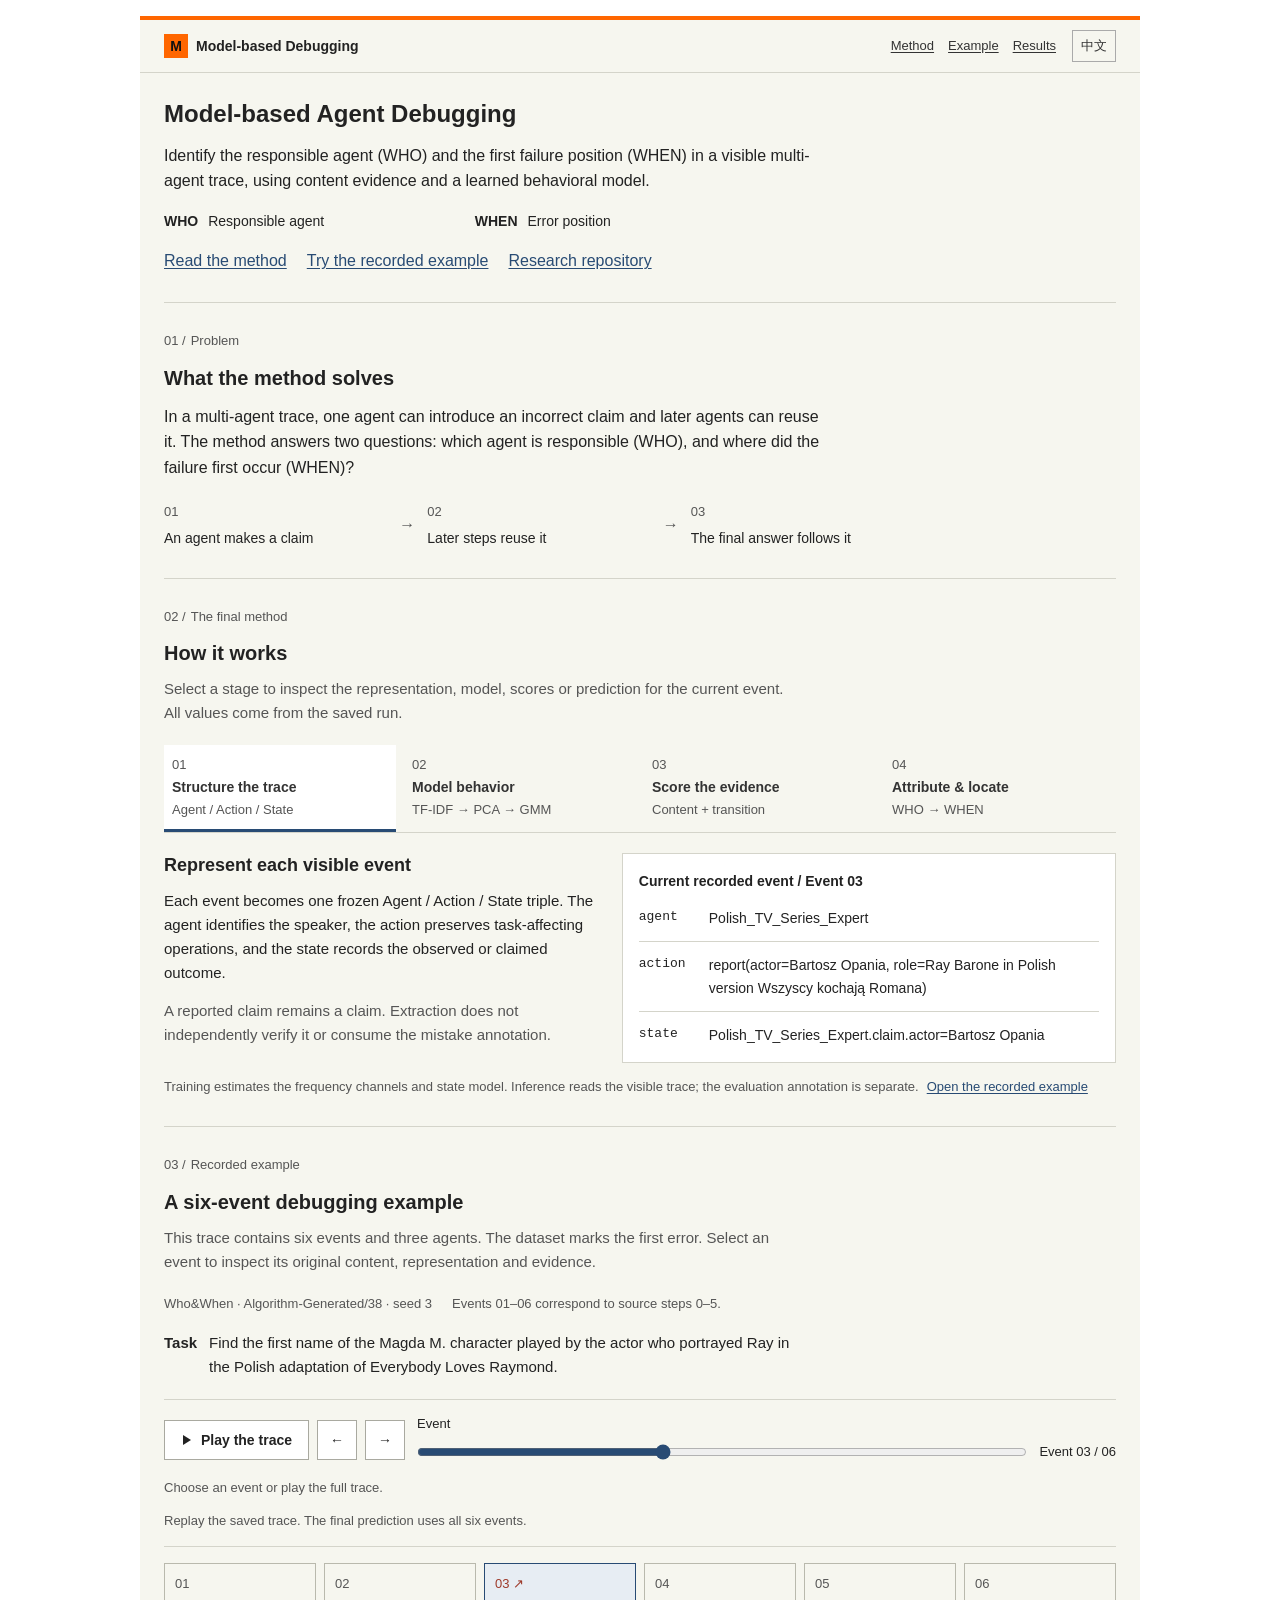
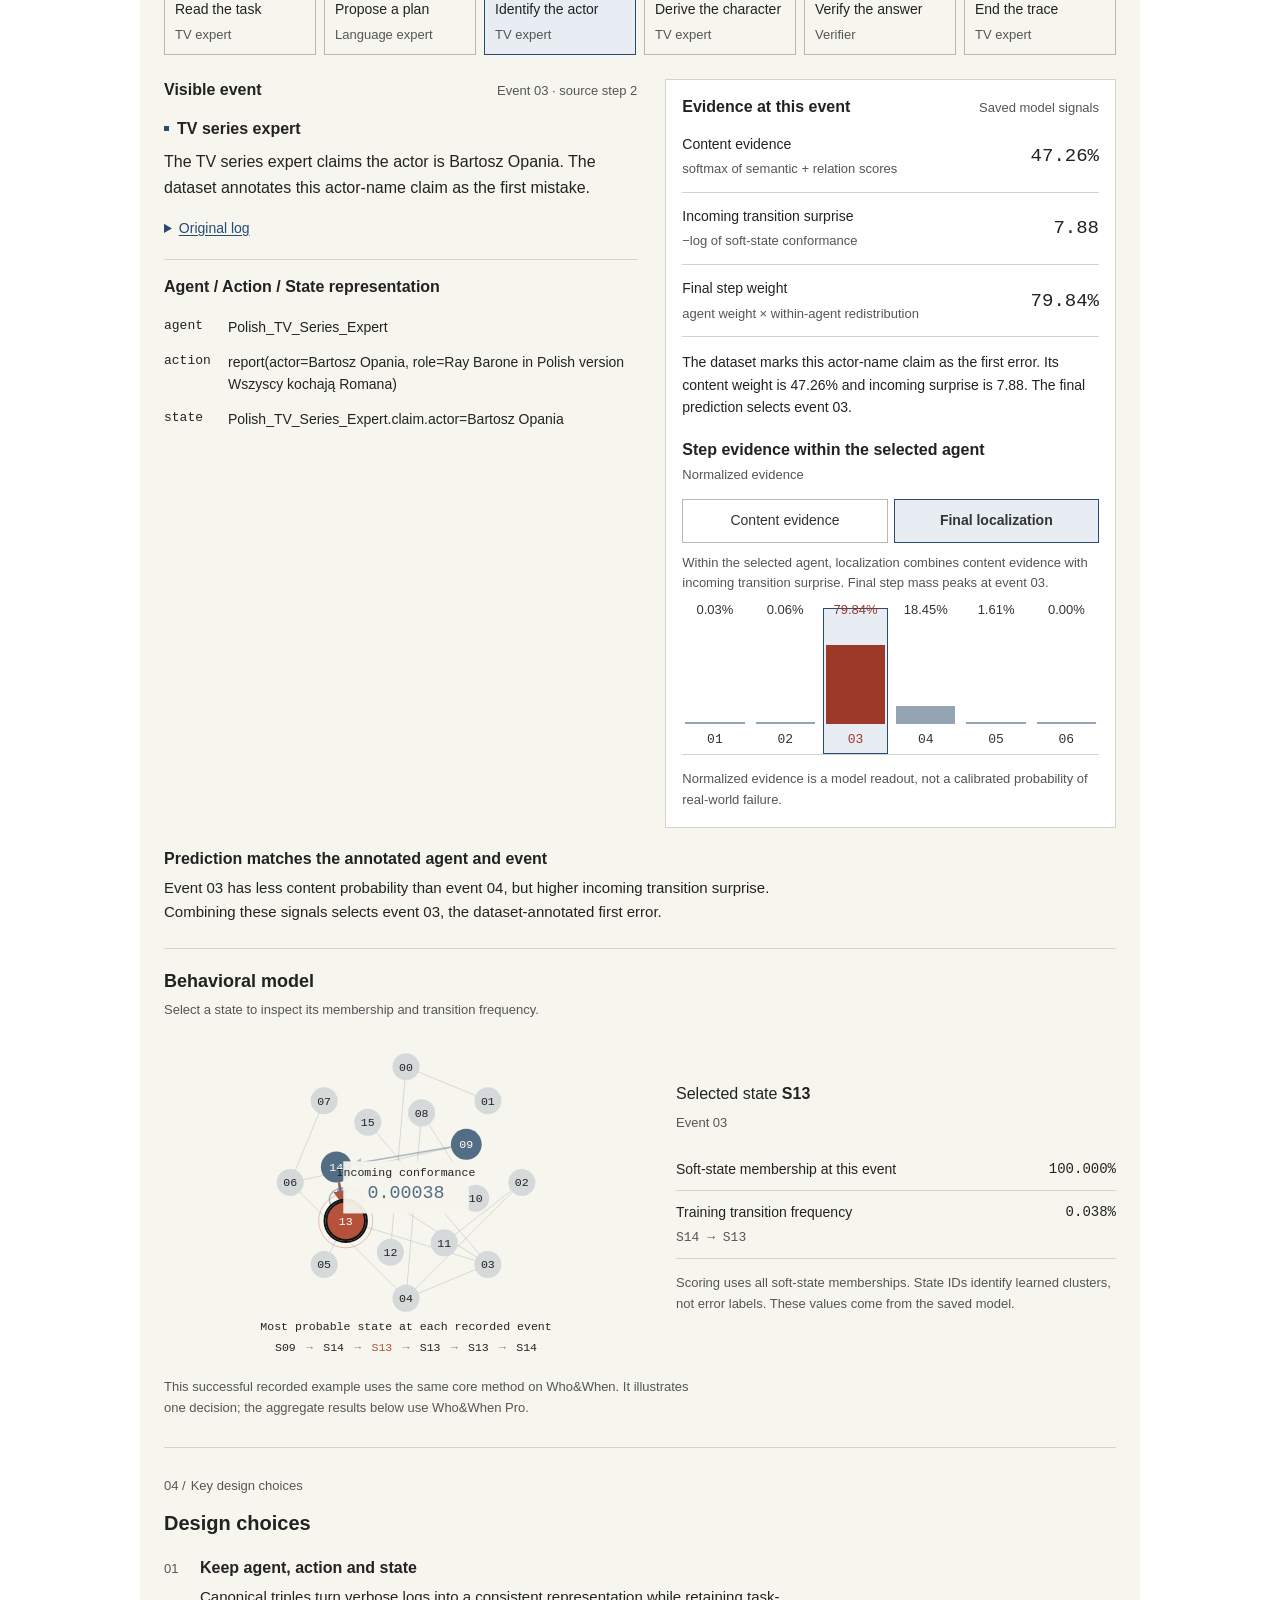
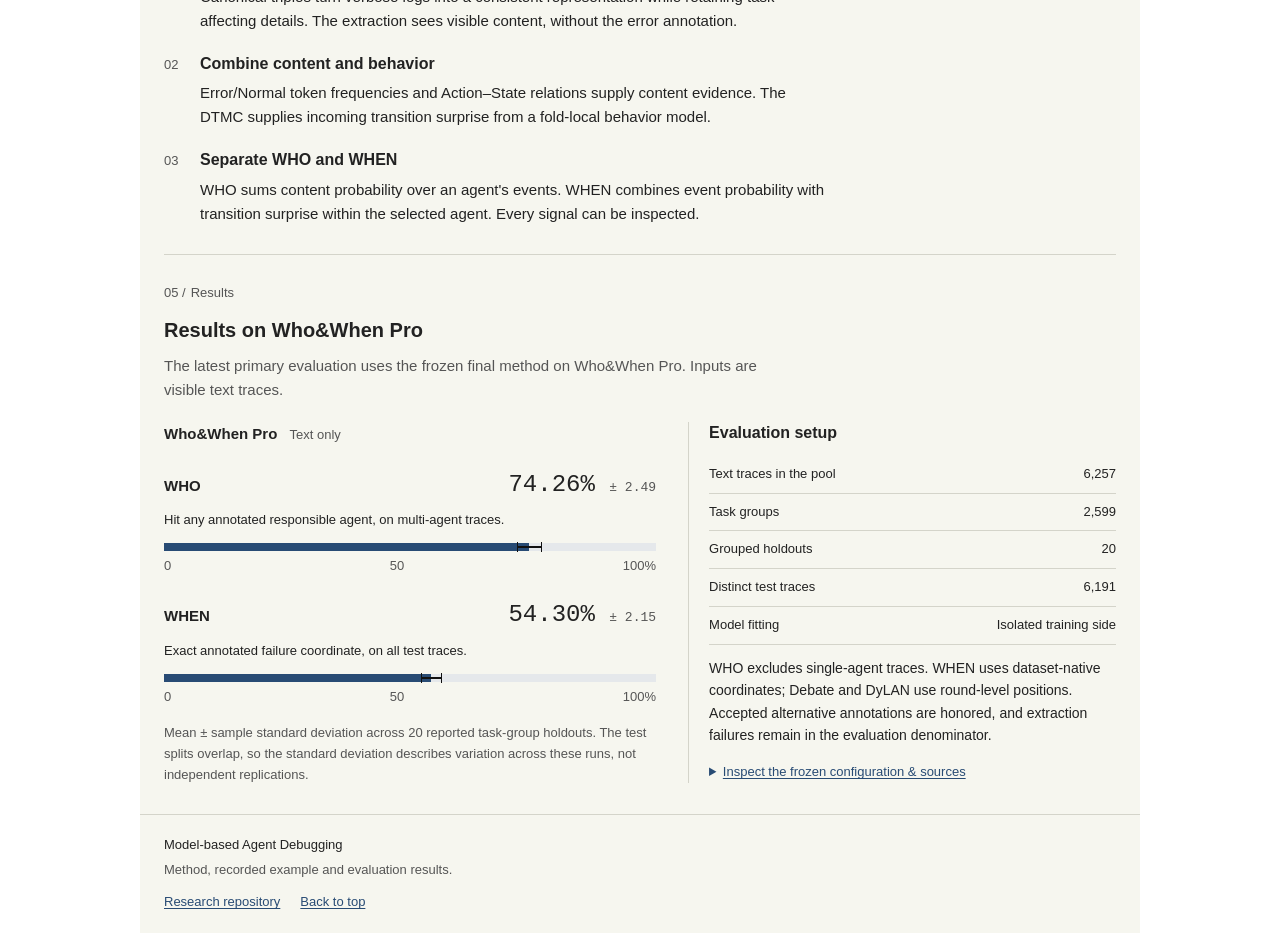
==== commit dbc8e483: "Present method portfolio as a readable research note" ====
--- a/docs/project.html
+++ b/docs/project.html
@@ -4,591 +4,341 @@
   <meta charset="utf-8">
   <meta name="viewport" content="width=device-width,initial-scale=1">
   <meta name="description" content="An interactive research project on model-based failure attribution in multi-agent systems. Explore one final method through a recorded trace and evaluation evidence.">
-  <title>Model-based Agent Debugging · Research Project</title>
-  <link rel="icon" href="data:image/svg+xml,%3Csvg xmlns='http://www.w3.org/2000/svg' viewBox='0 0 40 40'%3E%3Crect width='40' height='40' rx='8' fill='%2314243b'/%3E%3Cpath d='M10 29L20 11L30 29' fill='none' stroke='%235288ed' stroke-width='3'/%3E%3Ccircle cx='20' cy='11' r='4' fill='%23e17757'/%3E%3C/svg%3E">
-  <meta name="theme-color" content="#14243b">
-  <meta property="og:title" content="Model-based Agent Debugging · Interactive Research Project">
+  <title>Model-based Agent Debugging</title>
+  <link rel="icon" href="data:image/svg+xml,%3Csvg xmlns='http://www.w3.org/2000/svg' viewBox='0 0 40 40'%3E%3Crect width='40' height='40' fill='%23ff6600'/%3E%3Ctext x='20' y='29' text-anchor='middle' font-family='Verdana' font-size='28' fill='white'%3EM%3C/text%3E%3C/svg%3E">
+  <meta name="theme-color" content="#ff6600">
+  <meta property="og:title" content="Model-based Agent Debugging">
   <meta property="og:description" content="Who caused the failure? Where did it begin? Explore a research method through a real multi-agent trace, a behavioral model, and evaluation evidence.">
   <meta property="og:type" content="website">
-  <style>/* Research editorial: warm paper, precise instruments, and one inspectable method. */
+  <style>/* A compact research note: plain type, ordinary links, and inspectable evidence. */
 :root {
-  --canvas: #f7f5f0;
-  --surface: #eeeee8;
-  --paper: #fffdf8;
-  --ink: #162335;
-  --ink-soft: #576170;
-  --line: #d6d9dc;
-  --accent: #254fdb;
-  --accent-soft: #e4eafa;
-  --olive: #8da4dc;
-  --olive-soft: #e1e8f8;
-  --olive-ink: #254fdb;
-  --error: #bb4a36;
-  --error-light: #ffa88f;
-  --on-forest: #f5f6fc;
-  --on-forest-soft: #b5c2d6;
-  --forest-line: #3b4b62;
-  --graph-muted: #6c7d98;
-  --graph-path: #95b4ff;
-  --graph-active: #4e7cff;
-  --graph-error: #ff9b83;
-  --graph-label: #d5dff3;
-  --graph-idle: #33465f;
-  --graph-text: #07182b;
-  --graph-bg: #142238;
-  --display: "Iowan Old Style", "Palatino Linotype", "Book Antiqua", Georgia, "Songti SC", serif;
-  --body: "Avenir Next", Avenir, "Segoe UI", "PingFang SC", sans-serif;
-  --mono: "SFMono-Regular", Consolas, "Liberation Mono", monospace;
+  --canvas: #f6f6ef;
+  --surface: #eeeeE6;
+  --paper: #fff;
+  --ink: #222;
+  --ink-soft: #555;
+  --line: #d4d4ca;
+  --accent: #284b74;
+  --accent-soft: #e7edf3;
+  --masthead: #ff6600;
+  --olive: #94a4b5;
+  --olive-soft: #e5e8eb;
+  --olive-ink: #284b74;
+  --error: #9d3929;
+  --error-light: #9d3929;
+  --on-forest: #222;
+  --on-forest-soft: #555;
+  --forest-line: #d4d4ca;
+  --graph-muted: #7a858d;
+  --graph-path: #536e84;
+  --graph-active: #345d82;
+  --graph-error: #b6513c;
+  --graph-label: #222;
+  --graph-idle: #d5d9da;
+  --graph-text: #fff;
+  --graph-bg: #f6f6ef;
+  --display: Verdana, Arial, "PingFang SC", sans-serif;
+  --body: Verdana, Arial, "PingFang SC", sans-serif;
+  --mono: Consolas, "SFMono-Regular", "Liberation Mono", monospace;
 }
 
 * { box-sizing: border-box; }
-html { scroll-behavior: smooth; scroll-padding-top: 40px; }
-body { margin: 0; background: var(--canvas); color: var(--ink); font-family: var(--body); font-size: 17px; line-height: 1.65; -webkit-font-smoothing: antialiased; }
+html { scroll-padding-top: 16px; }
+body { margin: 16px 0; background: #fff; color: var(--ink); font-family: var(--body); font-size: 16px; line-height: 1.6; }
+main, .site-header, .site-footer { width: min(100%, 1000px); margin-inline: auto; background: var(--canvas); }
+main { padding-inline: 24px; }
 button, input { font: inherit; }
-button, a { -webkit-tap-highlight-color: transparent; }
 button { cursor: pointer; }
-a { color: inherit; text-underline-offset: 5px; }
-button:focus-visible, a:focus-visible, summary:focus-visible, [tabindex]:focus-visible { outline: 3px solid var(--accent); outline-offset: 5px; }
-::selection { color: var(--ink); background: var(--accent-soft); }
+button:disabled { cursor: default; opacity: .45; }
+a { color: var(--accent); text-decoration: underline; text-underline-offset: 2px; }
+a:hover { color: #111; }
+button:focus-visible, input:focus-visible, a:focus-visible, summary:focus-visible, [tabindex]:focus-visible { outline: 2px solid var(--accent); outline-offset: 3px; }
+::selection { background: #ffdabf; color: #111; }
+[hidden] { display: none !important; }
 img, svg { max-width: 100%; }
 h1, h2, h3, p { margin: 0; }
-h1, h2 { font-family: var(--display); }
-h1 { font-size: clamp(3.8rem, 5.1vw, 5.1rem); font-weight: 400; letter-spacing: -.052em; line-height: 1.04; }
-h2 { font-size: clamp(2.3rem, 3.2vw, 3.15rem); font-weight: 400; letter-spacing: -.037em; line-height: 1.17; text-wrap: balance; }
-h3 { font-family: var(--body); font-size: 1.35rem; font-weight: 600; letter-spacing: -.025em; line-height: 1.4; }
-p + p { margin-top: 20px; }
-[hidden] { display: none !important; }
-.section-wrap { width: min(100%, 1344px); margin-inline: auto; padding-inline: 64px; }
-.skip-link { position: fixed; top: 12px; left: 12px; z-index: 5; padding: 12px 20px; background: var(--ink); color: var(--on-forest); transform: translateY(-200%); }
-.skip-link:focus { transform: translateY(0); }
-.site-header { position: relative; width: min(100%, 1344px); margin-inline: auto; padding-inline: 64px; min-height: 104px; display: flex; align-items: center; justify-content: space-between; gap: 24px; }
-.site-header::after { content: ""; position: absolute; bottom: 0; left: 64px; right: 64px; height: 1px; background: var(--line); }
-.project-brand { display: inline-flex; align-items: center; gap: 12px; font-family: var(--body); font-size: 15px; font-weight: 600; text-decoration: none; letter-spacing: -.025em; }
-.project-brand svg { width: 32px; height: 32px; flex: 0 0 auto; fill: var(--accent); }
-.project-brand svg path { fill: none; stroke: var(--accent); stroke-width: 1.5; }
-.project-brand small { display: block; color: var(--ink-soft); font-family: var(--mono); font-size: 9px; font-weight: 400; letter-spacing: .035em; margin-top: 4px; }
-.site-header nav { display: flex; gap: 32px; margin-left: auto; margin-right: 16px; }
-.site-header nav a { position: relative; text-decoration: none; color: var(--ink-soft); font-size: 12px; padding-block: 12px; transition: color .2s ease; }
-.site-header nav a::after { content: ""; position: absolute; left: 0; right: 0; bottom: 6px; height: 1px; background: var(--accent); transform: scaleX(0); transform-origin: left; transition: transform .2s ease; }
-.site-header nav a:hover, .site-header nav a[aria-current] { color: var(--accent); }
-.site-header nav a:hover::after, .site-header nav a[aria-current]::after { transform: scaleX(1); }
-.language-button { padding: 8px 12px; border: 1px solid var(--line); border-radius: 3px; color: var(--ink); background: transparent; font-size: 12px; min-height: 40px; transition: background-color .2s ease, border-color .2s ease; }
-.language-button:hover { background: var(--accent-soft); border-color: var(--olive); }
-.nav-progress { position: fixed; z-index: 20; top: 0; left: 0; height: 3px; width: 100%; pointer-events: none; }
-.nav-progress > span { display: block; height: 100%; width: 0; background: var(--accent); }
-
-.hero { position: relative; display: grid; grid-template-columns: 1.08fr 1fr; gap: 64px; align-items: center; padding-block: 80px 88px; }
-.hero-copy { min-width: 0; padding-block: 16px; }
-.hero h1 > span { display: block; color: var(--accent); font-weight: 400; }
-html[lang="zh-CN"] h1, html[lang="zh-CN"] h2 { font-family: "Songti SC", "STSong", Georgia, serif; }
-html[lang="zh-CN"] .hero h1 { font-size: clamp(2.8rem, 4.5vw, 4rem); letter-spacing: -.025em; line-height: 1.28; }
-.project-kicker, .section-index { font-family: var(--mono); font-size: 11px; font-weight: 400; line-height: 1.6; letter-spacing: .08em; text-transform: uppercase; }
-.project-kicker { display: flex; align-items: center; gap: 10px; margin-bottom: 28px; color: var(--ink-soft); }
-.project-kicker::before { content: ""; width: 6px; height: 6px; border-radius: 50%; background: var(--accent); flex: 0 0 auto; }
-.project-edition { display: flex; align-items: center; flex-wrap: wrap; gap: 8px 16px; margin-bottom: 32px; font-family: var(--mono); font-size: 9px; color: var(--ink-soft); letter-spacing: .035em; text-transform: uppercase; }
-.project-edition > span:first-child { border: 1px solid var(--line); border-radius: 2px; padding: 3px 7px; }
-.hero-description { margin-top: 28px; max-width: 42ch; color: var(--ink-soft); font-size: 17px; line-height: 1.85; }
-.hero-actions { display: flex; flex-wrap: wrap; align-items: center; gap: 24px; margin-top: 32px; }
-.primary-link { display: inline-flex; align-items: center; justify-content: center; gap: 16px; background: var(--accent); color: white; text-decoration: none; padding: 13px 20px; min-height: 48px; border: 1px solid var(--accent); border-radius: 3px; font-size: 13px; font-weight: 500; box-shadow: 0 3px 8px #254fdb12; transition: background-color .2s ease, transform .2s ease; }
-.primary-link:hover { background: #193db6; transform: translateY(-2px); }
-.quiet-link { font-size: 13px; text-decoration-thickness: 1px; transition: color .2s ease; }
-.quiet-link:hover { color: var(--accent); }
-.project-scope { display: grid; grid-template-columns: auto 1fr auto 1fr; gap: 4px 12px; margin-top: 32px; color: var(--ink-soft); font-size: 11px; line-height: 1.65; max-width: 48ch; }
-.project-scope > span { color: var(--accent); font-family: var(--mono); font-size: 10px; font-weight: 600; }
+h1, h2, h3 { font-family: var(--body); line-height: 1.4; font-weight: 700; letter-spacing: 0; }
+h1 { font-size: 24px; }
+h2 { font-size: 20px; }
+h3 { font-size: 18px; }
+p { max-width: 75ch; }
+p + p { margin-top: 12px; }
+.section-wrap { width: 100%; margin-inline: 0; padding-inline: 0; }
+.skip-link { position: fixed; z-index: 10; top: 8px; left: 8px; padding: 8px 12px; color: #fff; background: #222; transform: translateY(-200%); }
+.skip-link:focus { transform: none; }
+.site-header { display: flex; align-items: center; gap: 16px; flex-wrap: wrap; padding: 10px 24px; border-top: 4px solid var(--masthead); border-bottom: 1px solid var(--line); }
+.project-brand { display: inline-flex; align-items: center; gap: 8px; color: #222; font-size: 14px; font-weight: 700; text-decoration: none; }
+.project-mark { display: inline-flex; align-items: center; justify-content: center; width: 24px; height: 24px; flex: 0 0 auto; background: var(--masthead); color: #111; font-size: 14px; font-weight: 700; }
+.site-header nav { display: flex; flex-wrap: wrap; gap: 14px; margin-left: auto; }
+.site-header nav a { color: #333; font-size: 13px; }
+.site-header nav a[aria-current] { font-weight: 700; }
+.language-button { min-height: 32px; padding: 4px 8px; border: 1px solid #aaa; border-radius: 0; background: transparent; color: #333; font-size: 13px; }
+.language-button:hover { background: #fff; }
+.nav-progress { display: none; }
+
+.hero { padding-block: 24px 28px; }
+.hero-copy { min-width: 0; }
+.hero h1 > span { color: inherit; }
+.hero-description { margin-top: 12px; font-size: 16px; }
+.hero-actions { display: flex; flex-wrap: wrap; gap: 8px 20px; margin-top: 16px; }
+.primary-link, .quiet-link { font-size: 14px; }
+.project-scope { display: grid; grid-template-columns: auto minmax(0, 1fr) auto minmax(0, 1fr); gap: 4px 10px; max-width: 620px; margin-top: 16px; font-size: 14px; }
+.project-scope > span { font-weight: 700; }
+.project-scope dt { font-weight: 700; }
+.project-scope dd { margin: 0; }
 .project-scope p { margin: 0; }
-.hero-visual { position: relative; min-width: 0; display: flex; flex-direction: column; justify-content: space-between; align-self: center; overflow: hidden; background: #142238; border: 1px solid #293a52; border-radius: 8px; box-shadow: 0 24px 64px #1623351c, 0 4px 12px #16233510; color: var(--on-forest); }
-.hero-visual::before { content: ""; position: absolute; inset: 64px 0 108px; pointer-events: none; opacity: .09; background-image: linear-gradient(#99b5dc 1px, transparent 1px), linear-gradient(90deg, #99b5dc 1px, transparent 1px); background-size: 24px 24px; }
-.visual-heading { position: relative; display: flex; align-items: center; justify-content: space-between; gap: 16px; padding: 20px 24px; border-bottom: 1px solid #ffffff14; font-family: var(--mono); font-size: 10px; letter-spacing: .015em; color: var(--on-forest-soft); }
-.live-indicator { display: inline-flex; align-items: center; gap: 8px; white-space: nowrap; font-size: 9px; }
-.live-indicator::before { content: ""; width: 5px; height: 5px; border-radius: 50%; background: #a7c1ff; box-shadow: 0 0 0 4px #a7c1ff10; }
-.model-graph { position: relative; display: block; width: 100%; min-height: 300px; padding: 12px 12px 4px; }
-.model-graph svg { width: 100%; height: auto; display: block; }
+.problem-section, .method-section, .choices-section, .evaluation-section, .case-section { padding-block: 28px; border-top: 1px solid var(--line); }
+.section-index { display: flex; align-items: baseline; gap: 5px; margin-bottom: 12px; font-size: 13px; color: var(--ink-soft); }
+.problem-section h2, .choices-section h2 { margin-bottom: 12px; }
+.problem-body, .choices-body { min-width: 0; }
+.failure-sequence { display: flex; align-items: center; flex-wrap: wrap; gap: 12px; max-width: 750px; margin-top: 20px; font-size: 14px; }
+.failure-sequence > div { flex: 1 1 140px; }
+.failure-sequence > div > span { font-size: 13px; color: var(--ink-soft); }
+.failure-sequence p { margin-top: 4px; font-size: 14px; }
+.sequence-arrow { color: var(--ink-soft); font-size: 16px; }
+.section-top { margin-bottom: 20px; }
+.section-top > p { margin-top: 10px; font-size: 15px; color: var(--ink-soft); }
+.method-tabs { display: grid; grid-template-columns: repeat(4, minmax(0, 1fr)); border-bottom: 1px solid var(--line); gap: 8px; }
+.method-tabs button { min-width: 0; padding: 10px 8px; border: 0; border-bottom: 3px solid transparent; background: transparent; color: #333; text-align: left; font-size: 14px; line-height: 1.5; }
+.method-tabs button:hover { background: #ebebe3; }
+.method-tabs button[aria-selected="true"] { background: #fff; border-bottom-color: var(--accent); }
+.method-tabs button span, .method-tabs button small { display: block; font-size: 13px; color: var(--ink-soft); }
+.method-tabs button strong { display: block; margin-block: 2px; font-weight: 700; }
+#method-panel { display: grid; grid-template-columns: minmax(0, 1fr) minmax(0, 1.15fr); align-items: start; gap: 28px; padding-top: 20px; }
+.stage-copy, .stage-detail { min-width: 0; }
+.stage-copy h3 { margin-bottom: 10px; }
+.stage-copy > p { font-size: 15px; }
+.stage-detail { padding: 16px; border: 1px solid var(--line); background: var(--paper); }
+.stage-detail h4 { margin: 0 0 14px; font-size: 14px; font-weight: 700; }
+.detail-note, .method-caption { margin-top: 14px; color: var(--ink-soft); font-size: 13px; line-height: 1.6; }
+.method-caption a { display: inline-block; margin-left: 8px; }
+.triples { margin: 0; }
+.triples > div { display: grid; grid-template-columns: 58px minmax(0, 1fr); gap: 12px; padding-block: 12px; border-bottom: 1px solid var(--line); }
+.triples > div:first-child { padding-top: 0; }
+.triples > div:last-child { padding-bottom: 0; border-bottom: 0; }
+.triples dt { font-family: var(--mono); font-size: 13px; }
+.triples dd { margin: 0; font-size: 14px; overflow-wrap: anywhere; }
+.fit-sequence { display: flex; align-items: center; flex-wrap: wrap; gap: 8px; font-size: 13px; }
+.fit-sequence b { font-weight: 400; }
+.q-bars { display: grid; gap: 12px; }
+.q-row { display: grid; grid-template-columns: 40px minmax(0, 1fr) 58px; align-items: center; gap: 10px; font-family: var(--mono); font-size: 13px; }
+.q-row > :last-child { text-align: right; }
+.q-track { height: 7px; background: var(--olive-soft); }
+.q-track > span, .q-track > i { display: block; height: 100%; background: var(--accent); }
+.formula { padding-block: 12px; font-family: var(--mono); font-size: 14px; line-height: 1.8; overflow-wrap: anywhere; }
+.formula .accent { color: var(--accent); }
+.formula-value { display: grid; grid-template-columns: repeat(3, minmax(0, 1fr)); gap: 12px; border-top: 1px solid var(--line); padding-top: 16px; }
+.formula-value > div { display: grid; gap: 8px; align-content: start; }
+.formula-value small { color: var(--ink-soft); font-size: 13px; }
+.formula-value strong { font-family: var(--mono); font-size: 18px; font-weight: 400; }
+.agent-row { display: grid; grid-template-columns: minmax(0, 1fr) auto; gap: 12px; padding-block: 8px; border-bottom: 1px solid var(--line); font-size: 14px; }
+.agent-row strong { font-family: var(--mono); font-weight: 400; }
+.method-readout { display: grid; gap: 6px; margin-top: 8px; padding-top: 12px; border-top: 1px solid var(--line); font-size: 14px; }
+
+.case-meta { display: flex; flex-wrap: wrap; gap: 4px 20px; font-size: 13px; color: var(--ink-soft); }
+.task-line { display: grid; grid-template-columns: auto minmax(0, 1fr); gap: 12px; max-width: 75ch; margin-top: 16px; font-size: 15px; }
+.task-line > span { font-weight: 700; }
+.case-controls { display: flex; align-items: center; flex-wrap: wrap; gap: 12px; margin-top: 20px; padding-block: 14px; border-block: 1px solid var(--line); }
+.playback-actions { display: flex; align-items: center; gap: 8px; min-width: 0; }
+.case-controls button { display: inline-flex; align-items: center; justify-content: center; gap: 8px; min-height: 40px; padding: 7px 12px; border: 1px solid #a9a9a0; border-radius: 0; background: #fff; color: #222; font-size: 14px; }
+.case-controls button:hover:not(:disabled) { background: #e9e9e1; }
+.case-controls .playback-mainbutton { min-width: 145px; font-weight: 700; }
+#trace-prev, #trace-next { width: 40px; flex: 0 0 40px; padding-inline: 0; }
+.play-icon { position: relative; width: 12px; height: 14px; font-size: 0; }
+.play-icon::before { content: ""; position: absolute; top: 2px; left: 2px; border-top: 5px solid transparent; border-bottom: 5px solid transparent; border-left: 8px solid currentColor; }
+.playback-mainbutton[aria-pressed="true"] .play-icon::before { top: 1px; left: 1px; width: 10px; height: 12px; border: 0; border-inline: 3px solid currentColor; }
+.trace-scrubber { display: grid; grid-template-columns: minmax(0, 1fr) auto; align-items: center; flex: 1 1 280px; min-width: 0; gap: 4px 12px; }
+.trace-scrubber > span { grid-column: 1 / -1; font-size: 13px; }
+#trace-scrubber { min-width: 0; width: 100%; height: 28px; margin: 0; accent-color: var(--accent); }
+#playback-position { font-size: 13px; white-space: nowrap; }
+.case-controls .playback-hint { flex-basis: 100%; margin: 0; color: var(--ink-soft); font-size: 13px; }
+#playback-status:empty { display: none; }
+.trace-timeline { display: grid; grid-template-columns: repeat(6, minmax(0, 1fr)); gap: 8px; margin-top: 16px; }
+.trace-event { min-width: 0; padding: 10px; border: 1px solid #b9b9ad; border-radius: 0; background: transparent; color: #222; text-align: left; font-size: 14px; line-height: 1.5; overflow-wrap: anywhere; }
+.trace-event:hover { background: #ebebe3; }
+.trace-event[aria-pressed="true"] { border-color: var(--accent); background: var(--accent-soft); }
+.event-number { display: block; margin-bottom: 5px; font-size: 13px; color: var(--ink-soft); }
+.trace-event strong { display: block; font-size: 14px; font-weight: 400; }
+.trace-event small { display: block; margin-top: 5px; font-size: 13px; color: var(--ink-soft); }
+.trace-event.error-event .event-number { color: var(--error); }
+.case-layout { display: grid; grid-template-columns: minmax(0, 1.05fr) minmax(0, 1fr); align-items: start; gap: 28px; margin-top: 24px; }
+.trace-pane, .evidence-pane { min-width: 0; }
+.evidence-pane { padding: 16px; border: 1px solid var(--line); background: var(--paper); }
+.pane-heading { display: flex; align-items: baseline; justify-content: space-between; flex-wrap: wrap; gap: 6px 12px; margin-bottom: 14px; }
+.pane-heading h3 { font-size: 16px; }
+.pane-heading > span, .pane-tag { color: var(--ink-soft); font-size: 13px; }
+.trace-speaker { display: flex; align-items: center; gap: 8px; margin-bottom: 8px; font-size: 16px; }
+.trace-speaker strong { font-weight: 700; }
+#speaker-dot { width: 5px; height: 5px; background: var(--accent); }
+.event-summary { font-size: 16px; }
+.original-log { margin-top: 16px; font-size: 14px; }
+.original-log summary { cursor: pointer; color: var(--accent); text-decoration: underline; text-underline-offset: 2px; }
+.original-log pre { padding: 12px; border: 1px solid var(--line); background: #fff; font: 13px/1.6 var(--mono); white-space: pre-wrap; overflow-wrap: anywhere; max-height: 320px; overflow-y: auto; }
+.representation { margin-top: 20px; padding-top: 16px; border-top: 1px solid var(--line); }
+.representation h3 { font-size: 16px; }
+#case-triple { margin: 12px 0 0; }
+#case-triple > div { display: grid; grid-template-columns: 52px minmax(0, 1fr); gap: 12px; padding-block: 6px; }
+.representation dt { font-family: var(--mono); font-size: 13px; }
+.representation dd { margin: 0; font-size: 14px; overflow-wrap: anywhere; }
+.signal-row { display: grid; grid-template-columns: minmax(0, 1fr) auto; align-items: center; gap: 12px; padding-block: 12px; border-bottom: 1px solid var(--line); }
+.signal-row:first-child { padding-top: 0; }
+.signal-row > div { display: grid; gap: 4px; min-width: 0; }
+.signal-row span { font-size: 14px; }
+.signal-row small { color: var(--ink-soft); font-size: 13px; }
+.signal-row strong { font-family: var(--mono); font-size: 19px; font-weight: 400; }
+.event-explanation { margin-top: 14px; font-size: 14px; }
+.distribution-heading { margin-top: 20px; }
+.distribution-heading h3 { font-size: 16px; }
+.distribution-heading > span { font-size: 13px; color: var(--ink-soft); }
+.evidence-toggle { display: grid; grid-template-columns: repeat(2, minmax(0, 1fr)); gap: 6px; margin-top: 12px; }
+.evidence-toggle button { min-width: 0; min-height: 44px; padding: 7px 8px; border: 1px solid #b9b9ad; border-radius: 0; background: transparent; color: #333; font-size: 14px; }
+.evidence-toggle button:hover { background: #eee; }
+.evidence-toggle button[aria-pressed="true"] { border-color: var(--accent); background: var(--accent-soft); font-weight: 700; }
+#evidence-mode-note { margin-top: 10px; color: var(--ink-soft); font-size: 13px; }
+.distribution-bars { display: grid; grid-template-columns: repeat(6, minmax(0, 1fr)); align-items: end; gap: 5px; margin-top: 14px; border-bottom: 1px solid var(--line); }
+.distribution-cell { display: flex; align-items: center; flex-direction: column; justify-content: flex-end; min-width: 0; height: 146px; padding: 4px 2px; gap: 6px; border: 1px solid transparent; border-radius: 0; background: transparent; color: #333; font: 11px/1.5 var(--mono); }
+.distribution-cell:hover { background: #eee; }
+.distribution-cell[aria-pressed="true"] { border-color: var(--accent); background: var(--accent-soft); }
+.distribution-value { display: block; font-family: Arial, sans-serif; font-size: 13px; font-variant-numeric: tabular-nums; white-space: nowrap; }
+.distribution-column { display: flex; align-items: flex-end; height: 98px; width: 100%; flex: 0 0 98px; }
+.distribution-column > span { display: block; width: 100%; min-height: 2px; background: var(--olive); }
+.distribution-cell.selected .distribution-column > span { background: var(--accent); }
+.distribution-cell.error .distribution-column > span { background: var(--error); }
+.distribution-event { font-size: 13px; }
+.signal-footnote, .case-qualification { margin-top: 14px; color: var(--ink-soft); font-size: 13px; }
+.error { color: var(--error); }
+.case-takeaway { display: flex; align-items: flex-start; gap: 10px; margin-top: 20px; }
+.case-takeaway h3 { margin-bottom: 6px; font-size: 16px; }
+.case-takeaway p { font-size: 15px; }
+.match-icon { color: #466238; flex: 0 0 auto; }
+
+.case-model { display: grid; grid-template-columns: minmax(0, 1.1fr) minmax(0, 1fr); align-items: center; gap: 12px 28px; margin-top: 24px; padding-top: 20px; border-top: 1px solid var(--line); }
+.case-model-header { grid-column: 1 / -1; }
+.case-model-header h3 { font-size: 18px; }
+.case-model-header > span { display: block; margin-top: 6px; font-size: 13px; color: var(--ink-soft); }
+.model-graph { min-width: 0; width: 100%; }
+.model-graph svg { display: block; width: 100%; height: auto; max-height: 330px; }
 .model-graph text { font-family: var(--mono); }
-.state-node circle { transition: r .2s ease, fill .2s ease; }
-.state-node:hover circle { stroke: var(--graph-label); stroke-width: 1.5px; }
-.active-transition { stroke-dasharray: 5 3; animation: trace-flow 1.2s linear 1; }
-.state-halo { stroke-width: 1.5px; }
 .state-node[role="button"] { cursor: pointer; outline: none; }
-.state-node[role="button"]:focus-visible > circle:not(.state-halo), .state-node[aria-pressed="true"] > circle:not(.state-halo) { stroke: var(--on-forest); stroke-width: 3px; }
-.state-node[role="button"]:hover > circle:not(.state-halo) { stroke: var(--on-forest); stroke-width: 2px; }
+.state-node[role="button"]:hover > circle:not(.state-halo), .state-node[role="button"]:focus-visible > circle:not(.state-halo), .state-node[aria-pressed="true"] > circle:not(.state-halo) { stroke: #111; stroke-width: 2px; }
 .state-node text { pointer-events: none; }
-.graph-particle { fill: var(--on-forest); stroke: var(--graph-active); stroke-width: 2px; pointer-events: none; filter: drop-shadow(0 0 5px #95b4ff80); }
-.graph-inspector { position: relative; min-width: 0; color: var(--on-forest-soft); font-size: 11px; line-height: 1.8; }
-.graph-inspector h3 { color: var(--on-forest); font-size: 14px; font-weight: 500; }
-.graph-help { position: relative; margin: 4px 24px 12px; color: var(--on-forest-soft); font-size: 10px; line-height: 1.8; }
-.graph-inspector p { margin-top: 12px; }
-.graph-inspector dl { margin: 20px 0 0; }
-dl.graph-inspector { margin-block: 0; }
-.graph-inspector dl > div, dl.graph-inspector > div { display: grid; grid-template-columns: minmax(0, 1fr) auto; gap: 12px; padding-block: 10px; border-bottom: 1px solid var(--forest-line); }
-.graph-inspector dt { font-size: 10px; }
-.graph-inspector dt > small { display: block; margin-top: 4px; color: #8fa6c8; font-family: var(--mono); font-size: 9px; line-height: 1.6; }
-.graph-inspector dd { margin: 0; color: var(--on-forest); font-family: var(--mono); font-size: 11px; overflow-wrap: anywhere; }
-.hero-visual > .graph-inspector { margin: 8px 24px 20px; padding-top: 16px; border-top: 1px solid var(--forest-line); }
-.visual-footer { position: relative; margin-top: auto; display: flex; justify-content: space-between; flex-wrap: wrap; gap: 8px 16px; border-top: 1px solid #ffffff14; color: var(--on-forest-soft); padding: 20px 24px 12px; font-family: var(--mono); font-size: 9px; }
-.visual-footer > span:first-child { color: var(--on-forest); font-size: 11px; }
-.hero-result { position: relative; display: flex; align-items: baseline; justify-content: space-between; flex-wrap: wrap; gap: 16px 20px; font-size: 12px; }
-.hero-visual > .hero-result { color: var(--on-forest); padding: 4px 24px 24px; }
-.hero-result > div { display: grid; gap: 8px; }
-.hero-result > div > span { color: var(--on-forest-soft); font-size: 9px; }
-.hero-result + .hero-result { margin-top: 12px; }
-.hero-result strong { font-family: var(--body); font-size: 15px; font-weight: 500; overflow-wrap: anywhere; }
-.result-match { display: inline-flex; align-items: center; gap: 7px; margin-left: 6px; border: 1px solid #627b9c; border-radius: 3px; padding: 2px 6px; color: var(--on-forest-soft); font-family: var(--mono); font-size: 8px; vertical-align: 2px; }
-.hero-caption { display: flex; flex-wrap: wrap; align-items: center; justify-content: space-between; gap: 16px 32px; color: var(--ink-soft); font-size: 12px; line-height: 1.7; border-top: 1px solid var(--line); padding-block: 20px; }
-.hero > .hero-caption { grid-column: 1 / -1; margin-top: -24px; }
-.hero-caption > span { color: var(--ink-soft); font-family: var(--mono); font-size: 10px; letter-spacing: .04em; text-transform: uppercase; }
-.hero-caption > strong { color: var(--ink); font-size: 12px; font-weight: 500; }
-.hero-caption > strong:last-child { font-family: var(--mono); color: var(--accent); font-size: 11px; }
-.hero-caption p { max-width: 88ch; }
-
-.problem-section, .choices-section { display: grid; grid-template-columns: 1fr 2fr; gap: 80px; padding-block: 80px; border-top: 1px solid var(--line); }
-.section-index { display: flex; align-items: baseline; gap: 6px; color: var(--ink-soft); margin-bottom: 20px; }
-.section-index > span { letter-spacing: .045em; }
-.problem-section h2, .choices-section h2 { max-width: 25ch; margin-bottom: 28px; }
-.problem-body, .choices-body { min-width: 0; }
-.problem-body > p { font-size: 18px; line-height: 1.85; max-width: 59ch; color: var(--ink-soft); }
-.problem-body > p + p { font-size: 16px; }
-.failure-sequence { display: flex; flex-wrap: wrap; align-items: center; gap: 20px; margin-top: 32px; padding-top: 28px; border-top: 1px solid var(--line); font-size: 14px; }
-.failure-sequence > :last-child { color: var(--error); }
-.failure-sequence > div { flex: 1 1 100px; }
-.failure-sequence > div > span { font-family: var(--mono); font-size: 10px; color: var(--ink-soft); }
-.failure-sequence p { font-size: 13px; margin-top: 8px; line-height: 1.6; max-width: 18ch; }
-.sequence-arrow { color: var(--olive); font-size: 20px; }
-.section-top { display: flex; align-items: flex-end; justify-content: space-between; gap: 48px; margin-bottom: 40px; }
-.section-top > div { max-width: 720px; }
-.section-top > p { max-width: 35ch; font-size: 14px; color: var(--ink-soft); line-height: 1.8; }
-.method-section { padding-block: 32px 96px; }
-.method-tabs { display: grid; grid-template-columns: repeat(4, minmax(0, 1fr)); border-bottom: 1px solid var(--line); gap: 24px; }
-.method-tabs button { position: relative; color: var(--ink-soft); background: transparent; padding: 16px 0 20px; border: 0; border-bottom: 2px solid transparent; border-radius: 0; text-align: left; font-size: 13px; line-height: 1.6; transition: color .2s ease, border-color .2s ease; }
-.method-tabs button:hover { color: var(--accent); }
-.method-tabs button[aria-selected="true"], .method-tabs button.active { border-bottom-color: var(--accent); color: var(--ink); }
-.method-tabs button span, .method-tabs button small { display: block; }
-.method-tabs button > span { color: var(--ink-soft); font-family: var(--mono); font-size: 10px; margin-bottom: 8px; }
-.method-tabs button[aria-selected="true"] > span { color: var(--accent); }
-.method-tabs button strong { font-weight: 600; }
-.method-tabs button small { color: var(--ink-soft); font-family: var(--mono); font-size: 9px; margin-top: 6px; }
-#method-panel { display: grid; grid-template-columns: 1fr 1.35fr; gap: 64px; min-height: 416px; padding-top: 40px; align-items: start; }
-.stage-copy { min-width: 0; padding-top: 12px; }
-.stage-copy h3 { font-family: var(--display); font-weight: 400; font-size: 32px; letter-spacing: -.02em; line-height: 1.25; max-width: 24ch; margin-bottom: 20px; }
-.stage-copy > p { color: var(--ink-soft); font-size: 15px; line-height: 1.85; }
-.stage-detail { min-width: 0; background: var(--paper); border: 1px solid var(--line); border-radius: 5px; padding: 32px; box-shadow: 0 6px 16px #16233503; }
-.stage-detail h4 { margin: 0 0 24px; color: var(--ink-soft); font-family: var(--mono); font-size: 10px; font-weight: 400; line-height: 1.6; text-transform: uppercase; letter-spacing: .03em; }
-.detail-note { color: var(--ink-soft); font-size: 11px; line-height: 1.8; margin-top: 20px; }
-.stage-copy > .detail-note { font-size: 11px; padding-left: 16px; border-left: 2px solid var(--line); }
-.triples { display: grid; gap: 0; margin: 0; }
-.triples > div { display: grid; grid-template-columns: 80px minmax(0, 1fr); gap: 20px; padding-block: 16px; border-bottom: 1px solid var(--line); }
-.triples > div:first-child { padding-top: 0; }
-.triples > div:last-child { border-bottom: 0; padding-bottom: 0; }
-.triples dt { color: var(--accent); font-family: var(--mono); font-size: 11px; }
-.triples dd { margin: 0; font-size: 13px; line-height: 1.75; overflow-wrap: anywhere; }
-.fit-sequence { display: flex; flex-wrap: wrap; align-items: center; gap: 12px; font-family: var(--mono); font-size: 11px; }
-.fit-sequence > span:not(.sequence-arrow) { padding-block: 8px; border-bottom: 1px solid var(--olive); }
-.fit-sequence > b { color: var(--olive); font-weight: 400; }
-.q-bars { display: grid; gap: 16px; }
-.q-row { display: grid; grid-template-columns: minmax(88px, 1fr) minmax(90px, 1.5fr) 48px; gap: 12px; align-items: center; font-size: 12px; }
-.q-row > :first-child { overflow-wrap: anywhere; font-family: var(--mono); }
-.q-row > :last-child { font-family: var(--mono); text-align: right; }
-.q-track { height: 6px; background: var(--olive-soft); border-radius: 1px; }
-.q-track > span, .q-track > i { height: 100%; display: block; background: var(--accent); border-radius: 1px; }
-.formula { font-family: var(--mono); font-size: 15px; line-height: 2; padding-block: 16px; overflow-wrap: anywhere; }
-.formula .accent { color: var(--accent); }
-.formula tspan { font-size: .7em; vertical-align: sub; }
-.formula-value { display: grid; grid-template-columns: repeat(3, minmax(0, 1fr)); gap: 16px; color: var(--ink); margin-top: 20px; padding-top: 24px; border-top: 1px solid var(--line); }
-.formula-value > div { display: grid; gap: 12px; align-content: start; }
-.formula-value small { font-family: var(--body); font-size: 10px; line-height: 1.6; color: var(--ink-soft); }
-.formula-value strong { font-family: var(--mono); font-size: 20px; font-weight: 400; letter-spacing: -.045em; }
-.method-readout { display: grid; gap: 8px; border-top: 1px solid var(--line); margin-top: 12px; padding-top: 20px; font-size: 11px; color: var(--ink-soft); }
-.method-readout strong { font-family: var(--body); color: var(--accent); font-size: 15px; font-weight: 500; }
-.agent-row { display: grid; grid-template-columns: minmax(0, 1fr) auto; gap: 16px; padding-block: 12px; border-bottom: 1px solid var(--line); font-size: 12px; }
-.agent-row strong { font-family: var(--mono); font-size: 13px; font-weight: 500; }
-.method-caption { color: var(--ink-soft); font-size: 11px; line-height: 1.8; margin-top: 28px; max-width: 88ch; }
-.method-caption a { display: inline-block; margin-left: 12px; color: var(--accent); }
-
-.case-section { position: relative; background: var(--ink); color: var(--on-forest); padding-block: 88px; }
-.case-section button:focus-visible, .case-section a:focus-visible, .case-section summary:focus-visible { outline-color: #95b4ff; }
-.case-section .section-index { color: var(--on-forest-soft); }
-.case-section .section-top { margin-bottom: 24px; }
-.case-section .section-top > p { color: var(--on-forest-soft); }
-.case-meta { display: flex; flex-wrap: wrap; gap: 8px 28px; font-family: var(--mono); font-size: 10px; color: var(--on-forest-soft); line-height: 1.8; }
-.task-line { display: grid; grid-template-columns: 48px minmax(0, 1fr); gap: 12px; font-size: 15px; line-height: 1.8; color: var(--on-forest-soft); max-width: 91ch; margin-top: 24px; }
-.task-line > span { font-family: var(--mono); font-size: 10px; margin-top: 5px; text-transform: uppercase; }
-.case-controls { display: flex; align-items: center; flex-wrap: wrap; gap: 12px; margin-top: 32px; padding-block: 24px; border-top: 1px solid var(--forest-line); border-bottom: 1px solid var(--forest-line); }
-.case-controls button { display: inline-flex; align-items: center; justify-content: center; gap: 10px; min-height: 44px; border: 1px solid #5e728e; border-radius: 3px; background: transparent; color: var(--on-forest); font-size: 12px; line-height: 1.5; transition: background-color .2s ease, border-color .2s ease; }
-.case-controls button:hover:not(:disabled) { background: #26374e; border-color: #95b4ff; }
-.case-controls button:disabled { cursor: default; opacity: .4; }
-.playback-actions { display: flex; align-items: center; gap: 12px; min-width: 0; }
-.case-controls .playback-mainbutton { min-width: 150px; padding: 10px 16px; border-color: #95b4ff; background: #95b4ff; color: #10213a; font-weight: 600; }
-.case-controls .playback-mainbutton:hover { background: #b2c9ff; border-color: #b2c9ff; }
-#trace-prev, #trace-next { flex: 0 0 44px; width: 44px; padding: 8px; font-size: 17px; }
-.play-icon { position: relative; display: inline-block; width: 12px; height: 14px; flex: 0 0 auto; font-size: 0; }
-.play-icon::before { content: ""; position: absolute; top: 2px; left: 2px; border-top: 5px solid transparent; border-bottom: 5px solid transparent; border-left: 8px solid currentColor; }
-.playback-mainbutton[aria-pressed="true"] .play-icon::before, .playback-mainbutton.is-playing .play-icon::before { top: 1px; left: 1px; height: 12px; width: 10px; border: 0; border-inline: 3px solid currentColor; }
-.trace-scrubber { display: flex; flex: 1 1 240px; align-items: center; gap: 16px; min-width: 0; min-height: 44px; margin-left: 12px; }
-.trace-scrubber > span { font-family: var(--mono); font-size: 10px; white-space: nowrap; color: var(--on-forest-soft); }
-#trace-scrubber { appearance: none; -webkit-appearance: none; min-width: 60px; flex: 1; width: 100%; height: 24px; margin: 0; cursor: pointer; background: transparent; border-radius: 3px; accent-color: #95b4ff; }
-#trace-scrubber::-webkit-slider-runnable-track { height: 3px; background: #627998; border-radius: 3px; }
-#trace-scrubber::-moz-range-track { height: 3px; background: #627998; border-radius: 3px; }
-#trace-scrubber::-webkit-slider-thumb { appearance: none; -webkit-appearance: none; width: 15px; height: 15px; margin-top: -6px; background: #b2c9ff; border: 2px solid var(--ink); border-radius: 50%; box-shadow: 0 0 0 1px #95b4ff; }
-#trace-scrubber::-moz-range-thumb { width: 11px; height: 11px; background: #b2c9ff; border: 2px solid var(--ink); border-radius: 50%; box-shadow: 0 0 0 1px #95b4ff; }
-#trace-scrubber:focus-visible { outline: 2px solid #95b4ff; outline-offset: 5px; }
-#playback-position { color: var(--on-forest); font-family: var(--mono); font-size: 11px; white-space: nowrap; }
-#playback-status { flex: 1 1 100%; margin: 0; color: #c2d4f5; font-family: var(--mono); font-size: 10px; line-height: 1.7; }
-.case-controls .playback-hint { flex: 1 1 100%; max-width: 92ch; margin: 0; color: var(--on-forest-soft); font-size: 11px; line-height: 1.8; }
-.trace-timeline { display: grid; grid-template-columns: repeat(6, minmax(0, 1fr)); gap: 12px; margin-top: 40px; }
-.case-controls + .trace-timeline { margin-top: 24px; }
-.trace-event { position: relative; min-width: 0; min-height: 124px; padding: 20px 16px; border: 1px solid var(--forest-line); border-bottom: 2px solid var(--forest-line); border-radius: 4px; color: var(--on-forest-soft); background: #ffffff03; text-align: left; font-size: 12px; line-height: 1.6; overflow-wrap: anywhere; transition: background-color .2s ease, color .2s ease, border-color .2s ease, transform .2s ease; }
-.trace-event:not(:last-child)::after { content: ""; position: absolute; right: -13px; top: 44px; height: 1px; width: 12px; background: var(--forest-line); }
-.trace-event:hover { background: #26374e; border-color: #687d9c; transform: translateY(-3px); }
-.trace-event strong { display: block; font-size: 12px; font-weight: 500; line-height: 1.6; }
-.trace-event small { display: block; margin-top: 8px; font-size: 9px; line-height: 1.5; opacity: .9; }
-.event-number { display: block; font-family: var(--mono); font-size: 11px; margin-bottom: 16px; }
-.trace-event[aria-pressed="true"], .trace-event.selected { color: var(--ink); background: var(--paper); border-color: var(--paper); box-shadow: 0 4px 16px #00000015; }
-.trace-event.error-event { border-bottom-color: var(--error-light); }
-.trace-event.error-event .event-number { color: var(--error-light); }
-.trace-event.error-event.selected .event-number, .trace-event.error-event[aria-pressed="true"] .event-number { color: var(--error); }
-.trace-event.error-event[aria-pressed="true"] { border-bottom-color: var(--error-light); }
-.case-model { display: grid; grid-template-columns: minmax(0, 1.3fr) minmax(0, 1fr); align-items: center; gap: 12px 40px; margin-top: 32px; padding: 24px 32px; border: 1px solid var(--forest-line); border-radius: 5px; background: #122034; }
-.case-model-header { grid-column: 1 / -1; display: flex; align-items: baseline; justify-content: space-between; flex-wrap: wrap; gap: 8px 24px; }
-.case-model-header h3 { font-size: 14px; font-weight: 500; }
-.case-model-header > span { max-width: 64ch; color: var(--on-forest-soft); font-family: var(--mono); font-size: 9px; }
-.case-model .model-graph { min-height: 0; max-width: 600px; padding: 0; }
-.case-model .model-graph svg { max-height: 330px; }
-.case-model .graph-inspector { padding: 16px 0 20px 28px; border-left: 1px solid var(--forest-line); }
-.case-layout { display: grid; grid-template-columns: 1.1fr 1fr; gap: 64px; margin-top: 48px; align-items: start; }
-.trace-pane { min-width: 0; border-top: 1px solid var(--forest-line); padding-top: 28px; }
-.evidence-pane { min-width: 0; background: var(--paper); color: var(--ink); padding: 32px; border-radius: 5px; box-shadow: 0 12px 24px #00000012; }
-.pane-heading { display: flex; align-items: center; justify-content: space-between; flex-wrap: wrap; gap: 12px; margin-bottom: 28px; }
-.pane-heading h3 { font-size: 14px; letter-spacing: -.01em; }
-.pane-heading > span { font-family: var(--mono); font-size: 9px; color: var(--on-forest-soft); }
-.pane-tag { color: var(--on-forest-soft); font-family: var(--mono); font-size: 9px; }
-.evidence-pane .pane-tag { color: var(--ink-soft); }
-.trace-speaker { display: flex; align-items: baseline; gap: 12px; font-family: var(--display); font-size: 28px; letter-spacing: -.02em; line-height: 1.4; overflow-wrap: anywhere; margin-bottom: 16px; }
-.trace-speaker strong { font-weight: 400; }
-#speaker-dot { display: inline-block; width: 6px; height: 6px; border-radius: 50%; background: #9cbbff; flex: 0 0 auto; }
-.event-summary { font-size: 16px; line-height: 1.85; color: var(--on-forest-soft); }
-.original-log { margin-top: 28px; padding-top: 20px; border-top: 1px solid var(--forest-line); font-family: var(--mono); font-size: 11px; line-height: 1.85; color: var(--on-forest-soft); }
-.original-log summary { cursor: pointer; color: var(--on-forest); font-family: var(--body); font-size: 12px; }
-.original-log pre, pre.original-log { white-space: pre-wrap; overflow-wrap: anywhere; max-height: 320px; overflow-y: auto; }
-.original-log pre { margin-bottom: 0; font: inherit; padding: 16px; background: #ffffff03; border-radius: 3px; }
-.representation { display: grid; gap: 12px; margin-top: 28px; padding-top: 24px; border-top: 1px solid var(--forest-line); }
-.representation h3 { font-size: 13px; font-weight: 500; }
-#case-triple { display: grid; gap: 16px; margin: 8px 0 0; }
-#case-triple > div { display: grid; grid-template-columns: 64px minmax(0, 1fr); gap: 16px; }
-.representation dt { font-family: var(--mono); font-size: 10px; color: #a3bcf8; }
-.representation dd { margin: 0; font-size: 11px; line-height: 1.8; overflow-wrap: anywhere; color: var(--on-forest-soft); }
-.signal-row { display: grid; grid-template-columns: minmax(0, 1fr) auto; gap: 20px; padding-block: 20px; border-bottom: 1px solid var(--line); align-items: center; }
-.signal-row:first-child { padding-top: 0; }
-.signal-row > div { min-width: 0; display: grid; gap: 8px; }
-.signal-row span { font-size: 12px; color: var(--ink); line-height: 1.5; }
-.signal-row small { font-family: var(--mono); font-size: 9px; color: var(--ink-soft); line-height: 1.6; }
-.signal-row strong { font-family: var(--mono); font-size: 27px; font-weight: 400; letter-spacing: -.045em; }
-.signal-row:last-child strong { color: var(--accent); }
-.event-explanation { margin-top: 24px; font-size: 12px; color: var(--ink-soft); line-height: 1.8; }
-.distribution-heading { margin-top: 28px; font-family: var(--mono); font-size: 11px; color: var(--ink-soft); }
-.distribution-heading h3 { font-family: var(--body); font-size: 12px; font-weight: 500; color: var(--ink); }
-.distribution-heading > span { display: block; font-size: 9px; margin-top: 6px; }
-.evidence-toggle { display: grid; grid-template-columns: repeat(2, minmax(0, 1fr)); gap: 4px; padding: 4px; margin-top: 20px; border: 1px solid var(--line); border-radius: 4px; background: #f1f2ee; }
-.evidence-toggle button { min-width: 0; min-height: 44px; padding: 8px 12px; border: 1px solid transparent; border-radius: 2px; background: transparent; color: var(--ink-soft); font-size: 11px; line-height: 1.6; transition: background-color .2s ease, color .2s ease, box-shadow .2s ease; }
-.evidence-toggle button:hover { color: var(--accent); background: #e8edfa; }
-.evidence-toggle button[aria-pressed="true"] { border-color: #ced8f0; background: var(--paper); color: var(--accent); font-weight: 600; box-shadow: 0 2px 4px #1623350a; }
-.evidence-pane button:focus-visible { outline-color: var(--accent); }
-#evidence-mode-note { min-height: 3.6em; margin-top: 12px; color: var(--ink-soft); font-size: 11px; line-height: 1.8; }
-.distribution-bars { display: grid; grid-template-columns: repeat(6, minmax(0, 1fr)); gap: 12px; align-items: end; margin-top: 16px; padding-bottom: 10px; border-bottom: 1px solid var(--line); }
-.distribution-cell { min-width: 0; display: flex; flex-direction: column; justify-content: flex-end; align-items: center; height: 164px; gap: 8px; padding: 8px 4px 4px; border: 1px solid transparent; border-radius: 3px; background: transparent; font-family: var(--mono); font-size: 9px; color: var(--ink-soft); transition: background-color .2s ease, border-color .2s ease, color .2s ease; }
-.distribution-cell:hover { background: var(--accent-soft); color: var(--ink); }
-.distribution-cell[aria-pressed="true"] { border-color: #acbce6; background: #eaf0fc; color: var(--accent); }
-.distribution-value { display: block; min-height: 15px; font-size: 9px; line-height: 1.5; }
-.distribution-column { display: flex; align-items: flex-end; width: 100%; height: 104px; flex: 0 0 104px; background: transparent; }
-.distribution-column > span { display: block; min-height: 2px; width: 100%; border-radius: 2px 2px 0 0; background: var(--olive); transition: height .65s cubic-bezier(.2,.7,.2,1), background-color .25s ease; }
-.distribution-cell.selected .distribution-column > span, .distribution-cell[aria-pressed="true"] .distribution-column > span { background: var(--accent); }
-.distribution-cell.error .distribution-column > span { background: var(--error); }
-.distribution-event, .distribution-eventlabel { display: block; font-size: 9px; line-height: 1.5; }
-.error { color: var(--error); }
-.case-section .error { color: var(--error-light); }
-.evidence-pane .error { color: var(--error); }
-.signal-footnote { margin-top: 16px; color: var(--ink-soft); font-size: 11px; line-height: 1.8; }
-.case-takeaway { display: flex; align-items: flex-start; gap: 20px; border-top: 1px solid var(--forest-line); padding-top: 32px; margin-top: 40px; max-width: 90ch; font-size: 16px; line-height: 1.8; }
-.case-takeaway h3 { font-family: var(--display); font-size: 26px; font-weight: 400; letter-spacing: -.02em; margin-bottom: 12px; }
-.case-takeaway p { font-size: 14px; color: var(--on-forest-soft); }
-.match-icon { display: flex; justify-content: center; align-items: center; width: 28px; height: 28px; margin-top: 4px; border: 1px solid #7f99c1; border-radius: 50%; color: #b2c9f9; font-family: var(--mono); font-size: 13px; flex: 0 0 auto; }
-.case-qualification { margin-top: 20px; font-size: 11px; line-height: 1.8; color: var(--on-forest-soft); max-width: 110ch; padding-left: 48px; }
-
-.choices-section { border-top: 0; padding-block: 88px; }
-.design-choice { display: grid; grid-template-columns: 32px minmax(0, 1fr); gap: 20px; padding-block: 28px; border-bottom: 1px solid var(--line); }
-.design-choice > span { font-family: var(--mono); font-size: 10px; padding-top: 7px; color: var(--accent); }
-.design-choice:first-child { padding-top: 0; }
-.design-choice h3 { font-size: 20px; font-weight: 500; margin-bottom: 12px; }
-.design-choice p { color: var(--ink-soft); font-size: 15px; line-height: 1.85; max-width: 65ch; }
-.evaluation-section { padding-block: 24px 96px; }
-.evaluation-layout { display: grid; grid-template-columns: 1.4fr 1fr; gap: 72px; align-items: start; }
+.graph-particle { display: none; }
+.active-transition { stroke-dasharray: 0; }
+.graph-inspector { min-width: 0; font-size: 14px; }
+.graph-inspector h4 { margin: 0; font-size: 16px; font-weight: 400; }
+.graph-inspector > p { margin-top: 6px; font-size: 13px; color: var(--ink-soft); }
+.graph-inspector dl { margin-block: 14px; }
+.graph-inspector dl > div { display: grid; grid-template-columns: minmax(0, 1fr) auto; gap: 10px; padding-block: 10px; border-bottom: 1px solid var(--line); }
+.graph-inspector dt { font-size: 14px; }
+.graph-inspector dt > small { display: block; margin-top: 4px; font-family: var(--mono); font-size: 13px; color: var(--ink-soft); }
+.graph-inspector dd { margin: 0; font-family: var(--mono); font-size: 14px; }
+.design-choice { display: grid; grid-template-columns: 24px minmax(0, 1fr); gap: 12px; margin-top: 20px; }
+.design-choice > span { padding-top: 2px; color: var(--ink-soft); font-size: 13px; }
+.design-choice h3 { margin-bottom: 6px; font-size: 16px; }
+.design-choice p { font-size: 15px; }
+.evaluation-layout { display: grid; grid-template-columns: minmax(0, 1.15fr) minmax(0, 1fr); gap: 32px; align-items: start; }
 .evaluation-results { min-width: 0; }
-.evaluation-results > p { margin-top: 28px; color: var(--ink-soft); font-size: 11px; line-height: 1.85; max-width: 72ch; }
-.benchmark-label { display: flex; align-items: center; gap: 12px; color: var(--ink); font-family: var(--mono); font-size: 11px; margin-bottom: 32px; }
-.benchmark-label > span { display: inline-block; color: var(--ink-soft); border: 1px solid var(--line); padding: 3px 8px; border-radius: 3px; font-size: 9px; }
-.metric-result + .metric-result { margin-top: 40px; }
-.metric-result-top { display: flex; align-items: baseline; justify-content: space-between; gap: 20px; margin-bottom: 12px; }
-.metric-result-top strong { font-family: var(--display); font-size: 46px; font-weight: 400; letter-spacing: -.055em; line-height: 1.2; }
-.metric-result-top span { color: var(--accent); font-family: var(--mono); font-size: 12px; }
-.metric-result-top small { font-family: var(--mono); color: var(--ink-soft); font-size: 11px; letter-spacing: 0; }
-.metric-result > p { color: var(--ink-soft); font-size: 11px; margin-bottom: 20px; }
-.metric-track { position: relative; height: 8px; background: var(--olive-soft); border-radius: 2px; }
-.metric-track > span { height: 100%; display: block; background: var(--accent); border-radius: 2px; }
-.metric-error { position: absolute; top: 50%; height: 2px; background: var(--ink); transform: translateY(-50%); }
-.metric-error::before, .metric-error::after { content: ""; position: absolute; top: -5px; height: 12px; width: 1px; background: var(--ink); }
-.metric-error::before { left: 0; }
+.benchmark-label { font-size: 15px; font-weight: 700; }
+.benchmark-label > span { margin-left: 8px; color: var(--ink-soft); font-size: 13px; font-weight: 400; }
+.metric-result { margin-top: 20px; }
+.metric-result-top { display: flex; align-items: baseline; justify-content: space-between; gap: 10px; }
+.metric-result-top > span { font-size: 15px; font-weight: 700; }
+.metric-result-top strong { font-family: var(--mono); font-size: 24px; font-weight: 400; }
+.metric-result-top small { font-size: 13px; color: var(--ink-soft); }
+.metric-result > p { margin-block: 6px 12px; font-size: 13px; }
+.metric-track { position: relative; height: 8px; background: var(--olive-soft); }
+.metric-track > span { display: block; height: 100%; background: var(--accent); }
+.metric-error { position: absolute; top: 50%; height: 2px; background: #111; transform: translateY(-50%); }
+.metric-error::before, .metric-error::after { content: ""; position: absolute; top: -4px; height: 10px; width: 1px; background: #111; }
 .metric-error::after { right: 0; }
-.metric-ticks { display: flex; justify-content: space-between; margin-top: 12px; color: var(--ink-soft); font-family: var(--mono); font-size: 9px; }
-.protocol-summary { border-left: 1px solid var(--line); padding-left: 32px; font-size: 12px; color: var(--ink-soft); line-height: 1.85; }
-.protocol-summary h3 { font-size: 16px; font-weight: 500; color: var(--ink); margin-bottom: 20px; }
-.protocol-summary p + p { margin-top: 16px; }
-.protocol-summary dl { margin-block: 20px; }
-.protocol-summary dl > div { display: grid; grid-template-columns: minmax(0, 1fr) auto; gap: 16px; padding-block: 12px; border-bottom: 1px solid var(--line); }
-.protocol-summary dt { font-size: 11px; }
-.protocol-summary dd { margin: 0; color: var(--ink); font-family: var(--mono); font-size: 11px; overflow-wrap: anywhere; }
-.protocol-summary details { margin-top: 24px; }
-.protocol-summary details > summary { cursor: pointer; color: var(--accent); font-size: 11px; }
-#method-config, #source-evidence { border-top: 1px solid var(--line); margin-top: 24px; padding-top: 20px; color: var(--ink-soft); font-size: 12px; }
-#method-config summary, #source-evidence summary { color: var(--ink); cursor: pointer; font-size: 13px; }
-#method-config pre { white-space: pre-wrap; overflow-wrap: anywhere; font-family: var(--mono); font-size: 11px; line-height: 1.8; }
-#method-config { white-space: pre-line; overflow-wrap: anywhere; font-family: var(--mono); font-size: 10px; }
-#source-evidence p { overflow-wrap: anywhere; font-family: var(--mono); font-size: 9px; }
-#source-evidence ul { padding-left: 20px; }
-#source-evidence li + li { margin-top: 8px; }
-#source-evidence a { overflow-wrap: anywhere; }
-.site-footer { display: flex; align-items: center; justify-content: space-between; gap: 24px; border-top: 1px solid var(--line); padding-block: 36px; font-size: 11px; color: var(--ink-soft); }
-.site-footer > div { max-width: 48ch; min-width: 0; margin-right: auto; }
-.site-footer > a { flex-shrink: 0; font-size: 10px; }
-.site-footer strong { color: var(--ink); font-weight: 500; font-size: 13px; }
-.site-footer p { margin-top: 6px; }
-.back-top { flex: 0 0 auto; text-decoration: none; font-family: var(--mono); font-size: 10px; }
-.back-top:hover { color: var(--accent); }
-#load-error { margin-block: 24px; padding: 20px 24px; border-left: 3px solid var(--error); background: #fae9e1; color: var(--error); font-size: 14px; }
-
-@keyframes trace-flow { to { stroke-dashoffset: -80; } }
-@keyframes enter-page { from { opacity: 0; transform: translateY(12px); } to { opacity: 1; transform: translateY(0); } }
-@keyframes event-readout { from { opacity: .65; transform: translateY(4px); } to { opacity: 1; transform: translateY(0); } }
-.event-change { animation: event-readout .32s ease both; }
-.reveal-ready { opacity: 0; transform: translateY(20px); transition: opacity .7s ease, transform .7s cubic-bezier(.2,.7,.2,1); }
-.reveal-ready.is-visible { opacity: 1; transform: translateY(0); }
-.hero-copy { animation: enter-page .7s ease both; }
-.hero-visual { animation: enter-page .8s .12s ease both; }
-.hero-caption { animation: enter-page .7s .2s ease both; }
-
-@media (max-width: 1100px) {
-  .section-wrap, .site-header { padding-inline: 40px; }
-  .site-header::after { left: 40px; right: 40px; }
-  .hero { gap: 40px; padding-block: 64px 72px; }
-  h1 { font-size: clamp(3.2rem, 5.2vw, 4.4rem); }
-  .problem-section, .choices-section { gap: 48px; }
-  #method-panel { gap: 40px; }
-  .case-layout { gap: 40px; }
-  .case-model { gap: 16px 24px; padding: 24px; }
-  .evaluation-layout { gap: 48px; }
-  .stage-detail, .evidence-pane { padding: 28px; }
-  .trace-event { padding-inline: 12px; }
-  .site-footer { flex-wrap: wrap; gap: 20px 28px; }
-  .site-footer > div { flex-basis: 100%; max-width: none; }
-}
-
-@media (max-width: 900px) {
-  .section-wrap, .site-header { padding-inline: 32px; }
-  .site-header { min-height: 88px; }
-  .site-header::after { left: 32px; right: 32px; }
-  .site-header nav { display: none; }
-  .hero { grid-template-columns: 1fr; gap: 48px; padding-block: 56px 64px; }
-  .hero-copy { padding-block: 0; }
-  h1 { font-size: clamp(3.8rem, 8.8vw, 5.2rem); max-width: 18ch; }
-  html[lang="zh-CN"] .hero h1 { font-size: clamp(2.8rem, 7vw, 4rem); }
-  .hero-description { max-width: 60ch; }
-  .hero-visual { width: 100%; max-width: 720px; }
-  .model-graph { min-height: 280px; max-height: 420px; }
-  .model-graph svg { max-height: 404px; }
-  .hero > .hero-caption { margin-top: -16px; }
-  .problem-section, .choices-section { grid-template-columns: 1fr; gap: 24px; padding-block: 64px; }
-  .problem-section h2, .choices-section h2 { max-width: 30ch; }
-  .section-index { margin-bottom: 16px; }
-  .section-top { align-items: flex-start; gap: 24px; }
-  .section-top > p { max-width: 30ch; }
-  #method-panel { grid-template-columns: 1fr 1.2fr; gap: 32px; min-height: 0; }
-  .stage-copy h3 { font-size: 28px; }
-  .stage-detail, .evidence-pane { padding: 24px; }
-  .case-section { padding-block: 64px; }
-  .trace-timeline { gap: 8px; }
-  .trace-event { padding: 16px 10px; font-size: 11px; }
-  .trace-event:not(:last-child)::after { width: 8px; right: -9px; }
-  .case-layout { grid-template-columns: 1fr; gap: 32px; }
-  .case-model { grid-template-columns: minmax(0, 1.2fr) minmax(0, 1fr); gap: 12px 24px; }
-  .case-model .graph-inspector { padding-left: 20px; }
-  .evidence-pane { display: block; }
-  .evaluation-layout { grid-template-columns: 1.2fr 1fr; gap: 32px; }
-  .protocol-summary { padding-left: 24px; }
+.metric-ticks { display: flex; justify-content: space-between; margin-top: 5px; font-size: 13px; color: var(--ink-soft); }
+.evaluation-results > p { margin-top: 16px; font-size: 13px; color: var(--ink-soft); }
+.protocol-summary { min-width: 0; padding-left: 20px; border-left: 1px solid var(--line); font-size: 14px; }
+.protocol-summary h3 { font-size: 16px; }
+.protocol-summary dl { margin-block: 12px; }
+.protocol-summary dl > div { display: grid; grid-template-columns: minmax(0, 1fr) auto; gap: 10px; padding-block: 8px; border-bottom: 1px solid var(--line); }
+.protocol-summary dt { font-size: 13px; }
+.protocol-summary dd { margin: 0; font-size: 13px; text-align: right; }
+.protocol-summary details { margin-top: 16px; }
+.protocol-summary summary { color: var(--accent); text-decoration: underline; text-underline-offset: 2px; cursor: pointer; font-size: 13px; }
+#method-config { margin-top: 12px; white-space: pre-line; overflow-wrap: anywhere; font: 13px/1.6 var(--mono); }
+#source-evidence { margin-top: 14px; overflow-wrap: anywhere; font: 13px/1.6 var(--mono); }
+.site-footer { display: flex; flex-wrap: wrap; align-items: center; gap: 12px 20px; width: min(100%, 1000px); margin-inline: auto; padding: 20px 24px; border-top: 1px solid var(--line); color: var(--ink-soft); font-size: 13px; }
+.site-footer > div { flex-basis: 100%; }
+.site-footer strong { color: var(--ink); font-weight: 400; }
+.site-footer p { margin-top: 4px; }
+.site-footer a { font-size: 13px; }
+#load-error { margin: 16px auto; width: min(100%, 1000px); padding: 16px; border-left: 3px solid var(--error); font-size: 14px; }
+.reveal-ready, .is-visible, .event-change { opacity: 1; transform: none; animation: none; transition: none; }
+
+@media (max-width: 800px) {
+  .site-header nav { margin-left: 0; }
+  .language-button { margin-left: auto; }
+  #method-panel, .case-layout, .evaluation-layout { grid-template-columns: 1fr; gap: 20px; }
+  .stage-copy > p { max-width: 75ch; }
+  .trace-timeline { grid-template-columns: repeat(3, minmax(0, 1fr)); }
+  .trace-scrubber { flex-basis: 100%; }
+  .protocol-summary { padding: 16px 0 0; border-left: 0; border-top: 1px solid var(--line); }
 }
 
 @media (max-width: 600px) {
-  .section-wrap, .site-header { padding-inline: 20px; }
-  body { font-size: 16px; }
-  .site-header { min-height: 80px; gap: 16px; }
-  .site-header::after { left: 20px; right: 20px; }
-  .project-brand { font-size: 12px; gap: 8px; }
-  .project-brand small { font-size: 8px; letter-spacing: 0; }
-  .project-brand svg { width: 24px; height: 24px; }
-  .language-button { padding-inline: 10px; font-size: 11px; flex-shrink: 0; }
-  .hero { padding-block: 40px 48px; gap: 36px; }
-  h1 { font-size: clamp(2.8rem, 12.3vw, 4.4rem); line-height: 1.06; letter-spacing: -.048em; }
-  html[lang="zh-CN"] .hero h1 { font-size: clamp(2rem, 8.6vw, 3rem); }
-  h2 { font-size: 33px; line-height: 1.22; }
-  .project-kicker { margin-bottom: 24px; font-size: 9px; letter-spacing: .045em; }
-  .project-edition { font-size: 8px; margin-bottom: 24px; gap: 8px 12px; }
-  .hero-description { margin-top: 24px; font-size: 15px; line-height: 1.8; }
-  .hero-actions { gap: 20px; margin-top: 28px; }
-  .primary-link { padding-inline: 16px; font-size: 12px; }
-  .quiet-link { font-size: 12px; }
-  .project-scope { font-size: 10px; margin-top: 24px; gap: 4px 8px; }
-  .visual-heading { padding: 16px; font-size: 9px; gap: 8px; }
-  .live-indicator { font-size: 8px; }
-  .hero-visual { border-radius: 6px; }
-  .model-graph { min-height: 208px; padding: 8px 4px 4px; }
-  .visual-footer { padding: 16px; font-size: 8px; gap: 8px; }
-  .hero-visual > .hero-result { padding: 0 16px 20px; }
-  .hero-result { font-size: 11px; gap: 12px; }
-  .hero-result strong { font-size: 13px; }
-  .hero-result > div > span { font-size: 8px; }
-  .result-match { margin-left: 4px; padding: 2px 4px; font-size: 7px; }
-  .hero-caption { display: grid; grid-template-columns: 1fr 1fr; gap: 16px 12px; font-size: 10px; padding-block: 20px; }
-  .hero-caption > span { font-size: 8px; }
-  .hero-caption > strong { font-size: 10px; }
-  .hero-caption > strong:last-child { font-size: 10px; }
-  .hero > .hero-caption { margin-top: -8px; }
-  .problem-section, .choices-section { padding-block: 52px; gap: 20px; }
-  .problem-body > p { font-size: 15px; }
-  .problem-body > p + p { font-size: 14px; }
-  .failure-sequence { gap: 8px; font-size: 12px; }
-  .failure-sequence > div { flex-basis: 64px; }
-  .failure-sequence p { font-size: 11px; }
-  .failure-sequence .sequence-arrow { font-size: 14px; }
-  .section-top { flex-direction: column; gap: 20px; margin-bottom: 28px; }
-  .section-top > p { max-width: none; font-size: 13px; }
-  .section-index { font-size: 10px; }
-  .method-section { padding-block: 20px 56px; }
-  .method-tabs { grid-template-columns: repeat(2, minmax(0, 1fr)); gap: 0 20px; }
-  .method-tabs button { padding-block: 12px; font-size: 12px; }
-  .method-tabs button small { font-size: 10px; margin-bottom: 4px; }
-  #method-panel { grid-template-columns: 1fr; gap: 24px; padding-top: 28px; }
-  .stage-copy { padding-top: 0; }
-  .stage-copy h3 { font-size: 27px; margin-bottom: 16px; }
-  .stage-copy > p { font-size: 14px; }
-  .stage-copy > .detail-note { font-size: 11px; }
-  .stage-detail, .evidence-pane { padding: 20px; }
-  .triples > div { grid-template-columns: 56px minmax(0, 1fr); gap: 12px; }
-  .triples dd { font-size: 11px; }
-  .triples dt { font-size: 10px; }
-  .q-row { grid-template-columns: minmax(48px, 1fr) minmax(64px, 1.4fr) 40px; gap: 8px; font-size: 10px; }
-  .formula { font-size: 11px; }
+  .failure-sequence { display: grid; gap: 8px; }
+  .failure-sequence > div { display: grid; grid-template-columns: 24px minmax(0, 1fr); gap: 8px; }
+  .failure-sequence p { margin-top: 0; }
+  .failure-sequence > .sequence-arrow { display: none; }
+}
+
+@media (max-width: 540px) {
+  body { margin: 0; }
+  main { padding-inline: 16px; }
+  .site-header { padding: 10px 16px; gap: 8px 12px; }
+  .project-brand { flex: 1 1 210px; }
+  .site-header nav { order: 3; width: 100%; gap: 16px; }
+  .hero { padding-block: 20px 24px; }
+  h1 { font-size: 24px; }
+  .project-scope { grid-template-columns: auto minmax(0, 1fr); }
+  .method-tabs { grid-template-columns: repeat(2, minmax(0, 1fr)); }
+  .method-tabs button { padding: 8px 6px; }
+  .method-tabs button small { overflow-wrap: anywhere; }
+  .stage-detail { padding: 12px; }
   .formula-value { gap: 8px; }
-  .formula-value strong { font-size: 17px; }
-  .formula-value small { font-size: 9px; }
-  .method-caption { margin-top: 20px; font-size: 11px; }
-  .case-section { padding-block: 52px; }
-  .task-line { font-size: 13px; grid-template-columns: 36px minmax(0, 1fr); gap: 8px; }
-  .case-controls { margin-top: 24px; padding-block: 20px; gap: 10px; }
-  .playback-actions { width: 100%; gap: 10px; }
-  .case-controls .playback-mainbutton { flex: 1 1 130px; min-width: 130px; padding-inline: 12px; }
-  .trace-scrubber { display: grid; grid-template-columns: minmax(0, 1fr) auto; flex-basis: 100%; margin-left: 0; gap: 4px 16px; }
-  .trace-scrubber > span { grid-column: 1 / -1; font-size: 11px; white-space: normal; }
-  #trace-scrubber { min-width: 0; }
-  .case-controls .playback-hint { font-size: 10px; }
-  #playback-status { font-size: 9px; }
-  .case-meta { font-size: 9px; }
-  .trace-timeline { grid-template-columns: repeat(3, minmax(0, 1fr)); gap: 8px; margin-top: 28px; }
-  .trace-event { min-height: 110px; font-size: 10px; padding: 12px 8px; }
-  .trace-event strong { font-size: 10px; }
-  .trace-event small { font-size: 8px; }
-  .trace-event::after { display: none; }
-  .event-number { margin-bottom: 12px; font-size: 10px; }
-  .case-layout { margin-top: 28px; gap: 32px; }
-  .case-model { grid-template-columns: 1fr; margin-top: 24px; padding: 16px; gap: 12px; }
-  .case-model-header h3 { font-size: 13px; }
-  .case-model-header > span { font-size: 9px; }
-  .case-model .model-graph { max-height: none; }
-  .case-model .model-graph svg { max-height: none; }
-  .case-model .graph-inspector { padding: 20px 0 4px; border-left: 0; border-top: 1px solid var(--forest-line); }
-  .hero-visual > .graph-inspector { margin-inline: 16px; }
-  .graph-help { margin-inline: 16px; }
-  .trace-speaker { font-size: 24px; }
-  .event-summary { font-size: 14px; }
-  .original-log { font-size: 11px; }
-  #case-triple > div { grid-template-columns: 48px minmax(0, 1fr); gap: 8px; }
-  .representation dd { font-size: 11px; }
-  .representation dt { font-size: 9px; }
-  .signal-row { gap: 10px; padding-block: 20px; }
-  .signal-row span { font-size: 10px; }
-  .signal-row strong { font-size: 23px; }
-  .signal-row small { font-size: 10px; }
-  .distribution-bars { gap: 4px; }
-  .distribution-cell { padding-inline: 2px; }
-  .distribution-value { font-size: 8px; }
-  .evidence-toggle button { padding-inline: 6px; font-size: 10px; }
-  #evidence-mode-note { font-size: 10px; }
-  .case-takeaway { font-size: 14px; gap: 12px; margin-top: 28px; padding-top: 28px; }
-  .case-takeaway h3 { font-size: 24px; }
-  .case-takeaway p { font-size: 12px; }
-  .match-icon { width: 24px; height: 24px; font-size: 11px; }
-  .case-qualification { font-size: 11px; padding-left: 36px; }
-  .design-choice { padding-block: 24px; gap: 12px; grid-template-columns: 24px minmax(0, 1fr); }
-  .design-choice h3 { font-size: 18px; }
-  .design-choice p { font-size: 14px; }
-  .evaluation-section { padding-block: 16px 56px; }
-  .evaluation-layout { grid-template-columns: 1fr; gap: 36px; }
-  .benchmark-label { margin-bottom: 28px; font-size: 10px; }
-  .metric-result-top strong { font-size: 38px; }
-  .metric-result-top span { font-size: 11px; }
-  .metric-result-top small { font-size: 10px; }
-  .protocol-summary { padding-left: 0; padding-top: 28px; border-left: 0; border-top: 1px solid var(--line); font-size: 12px; }
-  .site-footer { flex-wrap: wrap; align-items: flex-start; padding-block: 28px; font-size: 10px; gap: 20px; }
-  .site-footer > div { flex-basis: 100%; }
-  .back-top { font-size: 9px; }
+  .formula-value strong { font-size: 16px; }
+  .formula-value small { font-size: 13px; }
+  .playback-actions { width: 100%; gap: 8px; }
+  .case-controls .playback-mainbutton { flex: 1; min-width: 0; }
+  .trace-timeline { grid-template-columns: repeat(2, minmax(0, 1fr)); }
+  .trace-event { padding: 8px; }
+  .case-model { grid-template-columns: 1fr; gap: 12px; }
+  .case-model .model-graph svg { max-height: 300px; }
+  .evidence-pane { padding: 12px; }
+  .signal-row { gap: 8px; }
+  .signal-row strong { font-size: 18px; }
+  .distribution-bars { gap: 3px; }
+  .distribution-cell { padding-inline: 0; }
+  .distribution-value { font-size: 12px; letter-spacing: -.02em; }
+  .evidence-toggle button { font-size: 13px; }
+  .metric-result-top strong { font-size: 22px; }
+  .site-footer { padding-inline: 16px; }
 }
 
 @media (prefers-reduced-motion: reduce) {
-  html { scroll-behavior: auto; }
-  *, *::before, *::after { animation: none !important; transition: none !important; }
-  .reveal-ready { opacity: 1; transform: none; }
-  .graph-particle { display: none; }
+  *, *::before, *::after { animation: none !important; transition: none !important; scroll-behavior: auto !important; }
 }
 
 @media print {
   @page { margin: 16mm; }
-  body { background: white; color: var(--ink); font-size: 10pt; }
-  .section-wrap, .site-header { width: 100%; padding-inline: 0; }
-  .site-header { min-height: 36px; }
-  .site-header::after, .nav-progress, .language-button, .hero-actions, .back-top, .method-tabs, .case-controls, .evidence-toggle, .graph-particle { display: none; }
-  .reveal-ready { opacity: 1; transform: none; }
-  .hero { padding-block: 24px 32px; grid-template-columns: 1fr 1fr; gap: 24px; }
-  h1 { font-size: 30pt; }
-  h2 { font-size: 22pt; }
-  .hero-description, .problem-body > p { font-size: 11pt; }
-  .project-scope { font-size: 8pt; }
-  .hero-visual { break-inside: avoid; box-shadow: none; print-color-adjust: exact; }
-  .hero-visual::before { display: none; }
-  .model-graph { min-height: 180px; }
-  .problem-section, .choices-section, .method-section, .evaluation-section { padding-block: 24px; gap: 24px; }
-  #method-panel { gap: 24px; min-height: 0; }
-  .stage-copy h3 { font-size: 17pt; }
-  .case-section { color: var(--ink); background: white; padding-block: 24px; border-top: 1px solid var(--line); border-bottom: 1px solid var(--line); }
-  .case-section .section-index, .case-section .section-top > p, .case-meta, .task-line, .pane-tag, .event-summary, .original-log, .original-log summary, .case-qualification, .match-icon, .case-takeaway p, .representation dd { color: var(--ink-soft); }
-  .trace-timeline { gap: 6px; margin-top: 20px; }
-  .trace-event { min-height: 64px; padding: 8px; color: var(--ink); border-color: var(--line); font-size: 8pt; }
-  .trace-event::after { display: none; }
-  .case-section .error, .trace-event.error-event .event-number { color: var(--error); }
-  .case-layout { gap: 24px; margin-top: 24px; }
-  .case-model { break-inside: avoid; color: var(--on-forest); print-color-adjust: exact; padding: 16px; gap: 16px; }
-  .case-model .model-graph svg { max-height: 200px; }
-  .evidence-pane { border: 1px solid var(--line); background: white; padding: 16px; box-shadow: none; }
-  .case-takeaway { font-size: 10pt; }
-  .original-log pre, pre.original-log { max-height: none; overflow: visible; }
-  .evaluation-layout { gap: 24px; }
-  .stage-detail, .metric-result, .design-choice { break-inside: avoid; }
+  body, main, .site-header, .site-footer { margin: 0; width: 100%; background: #fff; }
+  main, .site-header, .site-footer { padding-inline: 0; }
+  body { font-size: 10pt; }
+  h1 { font-size: 18pt; }
+  h2 { font-size: 15pt; }
+  h3 { font-size: 12pt; }
+  .language-button, .case-controls, .method-tabs, .evidence-toggle, .back-top { display: none; }
+  .problem-section, .method-section, .case-section, .choices-section, .evaluation-section { padding-block: 16px; }
+  .stage-detail, .evidence-pane, .case-model, .metric-result { break-inside: avoid; }
+  .original-log pre { max-height: none; overflow: visible; }
+  .state-node, .distribution-column, .metric-track { print-color-adjust: exact; }
   a { text-decoration: none; }
-  .site-footer { padding-block: 20px; }
 }
 </style>
   <script>window.PORTFOLIO_DATA={"project": {"config": {"extraction": {"model": "DeepSeek-V4.1-Flash"}, "semantic": {"alpha": 0.075}, "relation": {"alpha": 0.4}, "abstraction": {"pca": {"dimensions": 32}, "gmm": {"states": 16}}, "dtmc": {"alpha": 0.1}}, "readout": {"content_probability": "p_t = softmax(S_t + R_t)", "who": "a* = argmax_a sum_{t:agent_t=a} p_t", "incoming_conformance": "c_0 = r_0 · pi; c_t = r_(t-1) · T · r_t for t > 0", "transition_surprise": "h_t = -log(c_t)", "when": "t* = argmax_{t:agent_t=a*} p_t h_t"}}, "evaluation": {"dataset": "Who&When Pro", "total_traces": 6257, "task_groups": 2599, "metrics": {"who": {"mean": 0.7425870292554718, "sample_sd": 0.02490720773814991}, "when": {"mean": 0.5429993936851771, "sample_sd": 0.021520567401810745}}, "protocol": {"splits": 20, "unique_test_traces": 6191}}, "provenance": {"source_files": ["Who&When Pro · canonical_primary · frozen 20 task-group holdouts", "Who&When · Algorithm-Generated/38 · recorded model, seed 3"]}};window.PORTFOLIO_CASE={"visible_steps": [{"content": "You are given: (1) a task and advises from your manager with a specific plan and (2) a general task.\nCollect information from the general task, follow the suggestions from manager to solve the task.\n\n# General Task\nWho did the actor who played Ray in the Polish-language version of Everybody Loves Raymond play in Magda M.? Give only the first name. Please solve the problem carefully.\n\n# Task and suggestions from manager\n## Task description\nIdentify the first name of the character played by the actor who portrayed Ray in the Polish-language version of 'Everybody Loves Raymond' in the TV series 'Magda M.'.\n\n## Plan for solving the task\n1. Identify the actor who played Ray in the Polish-language version of 'Everybody Loves Raymond'.\n2. Determine the character that this actor played in the TV series 'Magda M.'.\n3. Extract and provide the first name of the character.\n\n## Output format\nProvide only the first name of the character.\n\n## Constraints and conditions for completion\n- Ensure the accuracy of the actor's identification and the character's name in 'Magda M.'.\n- Provide the information in a clear and concise manner. "}, {"content": "To solve the task, let's proceed with the plan step-by-step.\n\n### Step 1: Identify the actor who played Ray in the Polish-language version of 'Everybody Loves Raymond'\nFirst, we need to determine the actor who voiced or played the role of Ray Barone in the Polish-language version of 'Everybody Loves Raymond'.\n\n### Step 2: Determine the character this actor played in 'Magda M.'\nAfter identifying the actor, we will need to find out which character he portrayed in the Polish TV series 'Magda M.'.\n\n### Step 3: Extract and provide the first name of the character\nFinally, we will extract and provide the first name of the character this actor played in 'Magda M.'.\n\nLet's start by performing a web search to find out who played Ray Barone in the Polish-language version of 'Everybody Loves Raymond'.\n\nI'll initiate a search query for this information."}, {"content": "The Polish-language version of 'Everybody Loves Raymond' is called 'Wszyscy kochają Romana'. The actor who played Ray Barone (Roman in the Polish version) is Bartosz Opania.\n\nNow, let's proceed to the second step and find out which character Bartosz Opania played in the TV series 'Magda M.'."}, {"content": "Bartosz Opania played the character Piotr Korzecki in the TV series 'Magda M.'.\n\n### Step 3: Extract and provide the first name of the character\nThe first name of the character played by Bartosz Opania in 'Magda M.' is Piotr."}, {"content": "Based on the information provided, we can conclude that the first name of the character played by the actor who portrayed Ray in the Polish-language version of 'Everybody Loves Raymond' in 'Magda M.' is:\n\n**Piotr**\n\nI have verified the steps carefully, and all findings are accurate. If everyone agrees, we can conclude the task.\n\nTERMINATE"}, {"content": "TERMINATE"}], "extracted_triples": [{"agent": "Polish_TV_Series_Expert", "action": "present_task(task=identify first name of character played by actor who played Ray in Polish Everybody Loves Raymond in Magda M.)", "state": "record.observation=not_reported"}, {"agent": "PolishLanguage_Expert", "action": "propose_plan(steps=[identify actor, determine character, extract first name])", "state": "record.observation=not_reported"}, {"agent": "Polish_TV_Series_Expert", "action": "report(actor=Bartosz Opania, role=Ray Barone in Polish version Wszyscy kochają Romana)", "state": "Polish_TV_Series_Expert.claim.actor=Bartosz Opania"}, {"agent": "Polish_TV_Series_Expert", "action": "report(character=Piotr Korzecki in Magda M., actor=Bartosz Opania)", "state": "Polish_TV_Series_Expert.claim.character=Piotr Korzecki"}, {"agent": "Verification_Expert", "action": "report(conclusion=first name is Piotr)", "state": "Verification_Expert.claim.first_name=Piotr"}, {"agent": "Polish_TV_Series_Expert", "action": "terminate()", "state": "record.observation=not_reported"}], "steps": [{"agent": "Polish_TV_Series_Expert", "content_probability": 0.0030885691961946697, "dtmc_surprise": 0.5198540159285965, "fused_evidence": 0.0016056051001151561, "incoming_conformance": 0.5946073448356458, "abstract_state_argmax": 9, "final_step_mass": 0.0003440639815852355}, {"agent": "PolishLanguage_Expert", "content_probability": 0.0006345130013701304, "dtmc_surprise": 2.3712108098164677, "fused_evidence": 0.0015045640878179447, "incoming_conformance": 0.09336760739357829, "abstract_state_argmax": 14, "final_step_mass": 0.0006345130013701304}, {"agent": "Polish_TV_Series_Expert", "content_probability": 0.472617400002396, "dtmc_surprise": 7.88306820400663, "fused_evidence": 3.7256751986191707, "incoming_conformance": 0.0003770743391024816, "abstract_state_argmax": 13, "final_step_mass": 0.7983723038985971}, {"agent": "Polish_TV_Series_Expert", "content_probability": 0.507550898349701, "dtmc_surprise": 1.6967590871164668, "fused_evidence": 0.8611915989489813, "incoming_conformance": 0.18327654588642914, "abstract_state_argmax": 13, "final_step_mass": 0.18454413879283918}, {"agent": "Verification_Expert", "content_probability": 0.01610048938288386, "dtmc_surprise": 1.6967590871164668, "fused_evidence": 0.027318651667430385, "incoming_conformance": 0.18327654588642914, "abstract_state_argmax": 13, "final_step_mass": 0.01610048938288386}, {"agent": "Polish_TV_Series_Expert", "content_probability": 8.130067454408478e-06, "dtmc_surprise": 2.5777624649268365, "fused_evidence": 2.095738272129745e-05, "incoming_conformance": 0.0759437408397046, "abstract_state_argmax": 14, "final_step_mass": 4.490942724445793e-06}], "agent_masses": {"Polish_TV_Series_Expert": 0.983264997615746, "PolishLanguage_Expert": 0.0006345130013701304, "Verification_Expert": 0.01610048938288386}, "prediction": {"predicted_agent": "Polish_TV_Series_Expert", "predicted_step": 2}, "annotation": {"gold_step": 2}, "saved_model": {"initial_probability": [0.3007816175668733, 0.0009041591320072338, 0.0009041591320072338, 0.0009057255725884128, 0.0009041591320072338, 0.0009041591320072338, 0.0009041591320072338, 0.0031645569619368537, 0.017642265278732795, 0.5946073505871096, 0.005425154718517536, 0.005424954795404095, 0.0009041591320072338, 0.0009041591320072338, 0.06481510146277956, 0.0009041591320072338], "transition_probability": [[0.09656121034032138, 0.692352558333174, 0.000569448350701334, 0.027023682332490747, 0.006256859501689401, 0.0005684086227795364, 0.0005684022555071482, 0.0005683866563880663, 0.01751476969194213, 0.04031036533251262, 0.0005683866563881484, 0.0005683866563891872, 0.046041333011835536, 0.06584720675213321, 0.0041122088493596096, 0.0005683866563880663], [0.37638965819042725, 0.016154247694558532, 0.00052462103444879, 0.2195106659919393, 0.005880036616789156, 0.00052462103444879, 0.00052462103444879, 0.009103377873734645, 0.034022203849268705, 0.15994801914734255, 0.009610654098947307, 0.0028538542423780606, 0.0005246613677584718, 0.12415198356031744, 0.039752153228188786, 0.0005246210350034584], [0.00844360273894643, 0.05332283710555916, 0.0007730962504831854, 0.045229911750193294, 0.5318984195184406, 0.0007730962504831854, 0.0007730962504831854, 0.0007730962504831854, 0.0007731170655430931, 0.03943265587371239, 0.0007730962504831854, 0.10900642983389633, 0.0007730962504831854, 0.004652052610023764, 0.1361169885745851, 0.0664854074262006], [0.008301285344038751, 0.002729728093021753, 0.00026983040753672776, 0.005666502861003592, 0.05722840441977169, 0.0002697626548372663, 0.0002702427546790264, 0.0015890042170395183, 0.009698956437190846, 0.4137108184267112, 0.0002703342089813608, 0.0004318864246314277, 0.0016162844065350116, 0.00026948812024033626, 0.4920206750598092, 0.005656796163972237], [0.005735209599470997, 0.005775184508098522, 0.0005213168255420704, 0.8124024123008583, 0.037015715655933895, 0.0005213168255420704, 0.0005213168255420704, 0.024630544751866407, 0.00343813370784413, 0.01362695932073316, 0.06240750369599111, 0.0005229876113262164, 0.0005213309108060302, 0.015809035076411758, 0.013424562424345655, 0.0031264699596876906], [0.0533980582524265, 0.22238740574682736, 0.004854368932038835, 0.004854368932038838, 0.053504706126512036, 0.004854368932038835, 0.004854368932038835, 0.004854368932038835, 0.004854368932038836, 0.004854368932038835, 0.004854368932038835, 0.004854368932038835, 0.004854368932038835, 0.6124574026897677, 0.00485436893203925, 0.004854368932038835], [0.0012167917258162643, 0.1835741724356246, 0.0012167917258162643, 0.028594684464519852, 0.6837800775183898, 0.0012167917258162643, 0.0012167917258162643, 0.007300750385658103, 0.0012169630626033578, 0.025552626221244417, 0.007300500100179326, 0.0012167917258175808, 0.0012167917258162643, 0.01035818160145103, 0.0012167917260450234, 0.04380450212938551], [0.005931240172591037, 0.005931240172591037, 0.005931240172591037, 0.0059312404982244755, 0.020759340604068626, 0.005931240172591037, 0.4359394546740052, 0.421710781102484, 0.005931240172591137, 0.035587420251965186, 0.005931240172591037, 0.005931240172591037, 0.005931240172591037, 0.005931240172591037, 0.020759361143342137, 0.005931240172591037], [0.05165542356570763, 0.08676701755867777, 0.0010668256957500491, 0.017068980687572264, 0.26342896642830366, 0.001076353611818758, 0.0010668199197436813, 0.001066819714094634, 0.09543112815232865, 0.15524013278049617, 0.006400918285390301, 0.006400293776675569, 0.012783862807395574, 0.16002554107570416, 0.12345180051482689, 0.017069115425514144], [0.06394226688277116, 0.07329019440482137, 0.08693545579871761, 0.08286022697073266, 0.016947949157934874, 0.021531638648194906, 0.1215469302678428, 0.0002656715264614512, 0.11182147394723119, 0.20203122664265263, 0.0016745583939488942, 0.004248595021691584, 0.03977395444034141, 0.07949693305327078, 0.09336725954637025, 0.000265665297016316], [0.0035418100881873644, 0.003541815509082045, 0.003541819874134152, 0.003541812007374777, 0.0035418128633920984, 0.0035418100168438417, 0.003541811110119805, 0.0035418100168438417, 0.39306260564587997, 0.13145002151917706, 0.37534101994653163, 0.0035418100168493572, 0.0035418116470112464, 0.004097404668654583, 0.05708901505307449, 0.0035418100168438417], [0.00202081261089489, 0.0020208126111698034, 0.2849344051726955, 0.0032400011747534124, 0.0020208126104303177, 0.0020208126185788503, 0.0020208126126225147, 0.0020208126101452215, 0.012124875920345559, 0.042435838639195006, 0.0020208126101452306, 0.6159905301927615, 0.010992896258603228, 0.0020208126101452684, 0.012094139137368351, 0.0020208126101452007], [0.3258709309235181, 0.002590945468419705, 0.0025907030841280944, 0.003673441609391644, 0.0025907768587204016, 0.0025907030841280944, 0.0025907030841280944, 0.0025907030841280944, 0.06605586027137911, 0.2978245612934066, 0.002590703084128112, 0.002590703084140733, 0.028486349858328958, 0.15803257501967366, 0.09673963710825252, 0.0025907030841280944], [0.09902489229918568, 0.06876616071577235, 0.0008939372637539355, 0.21917867139545852, 0.0008939702799889562, 0.0008939372637539355, 0.0008939372637539355, 0.0008947006210848961, 0.053139556470706284, 0.17641508489579066, 0.005360986872411727, 0.00089393726376894, 0.11263600340468267, 0.18327654588642914, 0.0759437408397046, 0.0008939372637539355], [0.005986646959170069, 0.028312634516843176, 0.30414131582590787, 0.32198444486829136, 0.028086148339394847, 0.041540799235778046, 0.10402357089579924, 0.0031827183337431804, 0.08524683291488115, 0.015393858582659578, 0.00038670034519931474, 0.0022426420445277513, 0.0025681697252738314, 0.00037681984173920847, 0.0561522590681721, 0.00037443850261935276], [0.006024236846526432, 0.006024236846526684, 0.006024236846526432, 0.8795294790347972, 0.006030309577922667, 0.006024236846526432, 0.006024236846526432, 0.006024236846526432, 0.006026357337100078, 0.006024236846526432, 0.006024238291384263, 0.006024435168061451, 0.006024236846526432, 0.03612281206806228, 0.006024236903933866, 0.006024236846526432]], "responsibilities": [[1.8633321901605158e-08, 4.0134567272046414e-297, 0, 1.729239467117445e-13, 4.692650147779745e-137, 4.571061659943576e-154, 0, 8.26028171305251e-64, 2.5783829679459478e-11, 0.999999980847065, 8.104747935835815e-24, 2.429928734560666e-17, 1.2691278747587955e-43, 5.478780872631923e-80, 4.93657358521867e-10, 0], [2.4526078437542495e-20, 0, 0, 1.1543616989645106e-11, 1.7827106002979596e-155, 6.27678265551394e-271, 0, 5.8084444911542504e-213, 9.160593232641972e-21, 3.2165950500031796e-06, 3.4921112397435067e-121, 2.3732430860830667e-42, 4.682485885262875e-81, 2.8478163591358973e-77, 0.999996783393407, 0], [0, 6.480355421199082e-54, 0, 6.37881499678671e-275, 2.3233963274820905e-49, 0, 0, 0, 6.65946400611774e-89, 0, 0, 2.6391714712712236e-253, 0, 1, 0, 0], [0, 1.594273765288035e-76, 0, 3.310368061677493e-284, 2.8082624428414794e-71, 0, 0, 0, 1.8289020445113945e-84, 0, 0, 3.776910744861351e-288, 0, 1, 0, 0], [0, 2.1546557070812016e-61, 0, 1.0585787995506315e-276, 4.859744280946186e-54, 0, 0, 0, 3.0820176310838015e-95, 0, 0, 1.7558767115435835e-258, 0, 1, 0, 0], [2.6145509134640373e-219, 0, 0, 1.1818828824168654e-35, 4.7552534176253793e-153, 0, 0, 2.3962472677172333e-212, 6.1669639380778645e-28, 4.217721781562136e-145, 0, 1.5283021616504395e-163, 3.1985526213589446e-161, 1.424176428348758e-89, 1, 0]]}};</script>
@@ -596,19 +346,41 @@
 </head>
 <body>
   <a href="#main" class="skip-link">Skip to content</a>
-  <header class="site-header"><a class="project-brand" href="#main"><svg viewBox="0 0 36 36" aria-hidden="true"><path d="M7 28L18 8L29 28"/><circle cx="7" cy="28" r="3"/><circle cx="18" cy="8" r="3"/><circle cx="29" cy="28" r="3"/></svg><span>Model-based Debugging<small data-i18n="brandSub">An interactive research project</small></span></a><nav aria-label="Main navigation"><a href="#method" data-i18n="navMethod">Method</a><a href="#case" data-i18n="navCase">Walkthrough</a><a href="#evidence" data-i18n="navEvidence">Evidence</a></nav><button id="language-toggle" class="language-button" aria-label="切换中文">中文 ↗</button><div class="nav-progress" aria-hidden="true"><span id="reading-progress"></span></div></header>
+  <header class="site-header">
+    <a class="project-brand" href="#main"><span class="project-mark" aria-hidden="true">M</span>Model-based Debugging</a>
+    <nav aria-label="Main navigation">
+      <a href="#method" data-i18n="navMethod">Method</a>
+      <a href="#case" data-i18n="navCase">Example</a>
+      <a href="#evidence" data-i18n="navEvidence">Results</a>
+    </nav>
+    <button id="language-toggle" class="language-button" aria-label="切换中文">中文</button>
+  </header>
   <main id="main">
-    <section class="hero section-wrap"><div class="hero-copy"><div class="project-edition"><span data-i18n="editionLabel">Research project</span><span data-i18n="editionType">Interactive case study</span></div><p class="project-kicker" data-i18n="heroKicker">Research in multi-agent systems</p><h1 data-i18n-html="heroTitle">Model-based<br><span>Agent Debugging.</span></h1><p class="hero-description" data-i18n="heroDescription">Identify the agent behind a failure and locate its position in the trace, through semantic evidence and a model of behavior.</p><div class="hero-actions"><a href="#method" class="primary-link" data-i18n="exploreMethod">Explore the method ↘</a><a href="#case" class="quiet-link" data-i18n="followCase">Follow a real trace →</a></div><div class="project-scope"><span>WHO</span><p data-i18n="scopeWho">Responsible agent</p><span>WHEN</span><p data-i18n="scopeWhen">Error position</p></div></div><div class="hero-visual"><div class="visual-heading"><span data-i18n="behaviorMap">A behavioral model, made visible</span><span class="live-indicator" data-i18n="recordedRun">Recorded run</span></div><p class="graph-help" data-i18n="stateHint">Select a state to inspect its saved signals</p><div id="hero-graph" class="model-graph"></div><div id="hero-inspector" class="graph-inspector hero-inspector" role="status" aria-live="polite"></div><div class="visual-footer"><span id="hero-state-label">S14 → S13</span><span data-i18n="graphNote">State IDs are learned clusters, not error labels.</span></div><div class="hero-result"><div><span data-i18n="agentOutput">Agent attribution</span><strong data-i18n="tvAgent">TV series expert</strong></div><div><span data-i18n="positionOutput">Annotated & predicted event</span><strong><span data-i18n="eventWord">Event</span> 03 <span class="result-match" data-i18n="matched">Matched</span></strong></div></div></div><div class="hero-caption"><span data-i18n="finalCore">The final method</span><strong>16 <span data-i18n="latentStates">latent states</span></strong><strong data-i18n="softTransitions">Soft-state transitions</strong><strong>WHO <span aria-hidden="true">→</span> WHEN</strong></div></section>
-
-    <section class="problem-section section-wrap"><div class="section-index">01 / <span data-i18n="problemLabel">The research question</span></div><div class="problem-body" data-reveal><h2 data-i18n="problemTitle">A final answer hides the path that produced it.</h2><p data-i18n="problemBody">An agent makes a claim. Another builds on it. A verifier repeats it. Debugging requires tracing the failure through these events: which agent should be attributed, and which event should be localized?</p><div class="failure-sequence"><div><span>01</span><p data-i18n="sequence1">A claim enters the trace</p></div><span class="sequence-arrow" aria-hidden="true">→</span><div><span>02</span><p data-i18n="sequence2">Later steps build on it</p></div><span class="sequence-arrow" aria-hidden="true">→</span><div><span>03</span><p data-i18n="sequence3">The answer inherits it</p></div></div></div></section>
-
-    <section id="method" class="method-section section-wrap"><div class="section-top" data-reveal><div><div class="section-index">02 / <span data-i18n="methodLabel">The final method</span></div><h2 data-i18n="methodTitle">From a trace to an inspectable decision.</h2></div><p data-i18n="methodIntro">Follow the four stages. Each view uses the same recorded event and the final method's saved signals.</p></div><div class="method-tabs" role="tablist" aria-label="Method stages"><button id="stage-tab-0" data-stage="0" role="tab" aria-selected="true" aria-controls="method-panel"><span>01</span><strong data-i18n="stage1">Structure the trace</strong><small data-i18n="stage1Caption">Agent / Action / State</small></button><button id="stage-tab-1" data-stage="1" role="tab" aria-selected="false" aria-controls="method-panel" tabindex="-1"><span>02</span><strong data-i18n="stage2">Model behavior</strong><small data-i18n="stage2Caption">TF-IDF → PCA → GMM</small></button><button id="stage-tab-2" data-stage="2" role="tab" aria-selected="false" aria-controls="method-panel" tabindex="-1"><span>03</span><strong data-i18n="stage3">Score the evidence</strong><small data-i18n="stage3Caption">Content + transition</small></button><button id="stage-tab-3" data-stage="3" role="tab" aria-selected="false" aria-controls="method-panel" tabindex="-1"><span>04</span><strong data-i18n="stage4">Attribute & locate</strong><small data-i18n="stage4Caption">WHO → WHEN</small></button></div><div id="method-panel" role="tabpanel" aria-labelledby="stage-tab-0" tabindex="0"></div><div class="method-caption"><span data-i18n="fitNote">Training estimates the frequency channels and state model. Inference reads the visible trace; the evaluation annotation is separate.</span><a href="#case" data-i18n="inspectCase">Inspect the recorded case ↓</a></div></section>
-
-    <section id="case" class="case-section"><div class="section-wrap"><div class="section-top" data-reveal><div><div class="section-index">03 / <span data-i18n="caseLabel">A real trace</span></div><h2 data-i18n="caseTitle">Follow the decision, event by event.</h2></div><p data-i18n="caseIntro">Six events, three agents, one dataset-annotated first error. Click an event to inspect its trace, representation and evidence.</p></div><div class="case-meta"><span>Who&When · Algorithm-Generated/38 · seed 3</span><span data-i18n="caseIndexNote">Events 01–06 correspond to source steps 0–5.</span></div><div class="task-line"><span data-i18n="taskLabel">Task</span><p data-i18n="caseTask">Find the first name of the Magda M. character played by the actor who portrayed Ray in the Polish adaptation of Everybody Loves Raymond.</p></div><div class="case-controls trace-playback"><div class="playback-actions"><button id="trace-play" class="playback-mainbutton" aria-pressed="false" disabled><span class="play-icon" aria-hidden="true">▶</span><span id="trace-play-label">Play the trace</span></button><button id="trace-prev" class="playback-step" aria-label="Previous event" disabled>←</button><button id="trace-next" class="playback-step" aria-label="Next event" disabled>→</button></div><label class="trace-scrubber" for="trace-scrubber"><span data-i18n="scrubLabel">Explore the six events</span><input id="trace-scrubber" type="range" min="0" max="5" value="2" step="1" disabled><output id="playback-position" for="trace-scrubber">03 / 06</output></label><p id="playback-status" class="playback-hint" role="status" aria-live="polite"></p><p class="playback-hint" data-i18n="playbackScope">Replay the saved trace. The final prediction uses all six events.</p></div><div id="trace-timeline" class="trace-timeline" role="group" aria-label="Choose an event"></div><div class="case-model"><div class="case-model-header"><h3 data-i18n="stateExplorer">Explore the behavioral model</h3><span data-i18n="stateHint">Select a state to inspect its saved signals</span></div><div id="case-graph" class="model-graph"></div><div id="case-inspector" class="graph-inspector" role="status" aria-live="polite"></div></div><div class="case-layout"><article class="trace-pane"><div class="pane-heading"><h3 data-i18n="visibleEvent">Visible event</h3><span id="selected-event-label"></span></div><div class="trace-speaker"><span id="speaker-dot"></span><strong id="selected-speaker"></strong></div><p id="event-summary" class="event-summary"></p><details class="original-log"><summary data-i18n="originalLog">Read the original log</summary><pre id="original-content"></pre></details><div class="representation"><h3 data-i18n="semanticTriple">Canonical representation</h3><dl id="case-triple"></dl></div></article><article class="evidence-pane"><div class="pane-heading"><h3 data-i18n="eventEvidence">Evidence at this event</h3><span class="pane-tag" data-i18n="savedSignals">Saved model signals</span></div><div id="event-signals"></div><div id="event-explanation" class="event-explanation" role="status" aria-live="polite"></div><div class="distribution-heading"><h3 id="distribution-title" data-i18n="stepDistribution">Step evidence after attribution</h3><span data-i18n="normalizedEvidence">Normalized mass</span></div><div class="evidence-toggle" role="group" aria-label="Compare recorded evidence"><button id="evidence-content" aria-pressed="false" data-i18n="contentView">Content evidence</button><button id="evidence-fused" aria-pressed="true" data-i18n="finalView">Final localization</button></div><p id="evidence-mode-note" class="evidence-mode-note"></p><div id="step-distribution"></div><p class="signal-footnote" data-i18n="massNote">Normalized evidence is a model readout, not a calibrated probability of real-world failure.</p></article></div><div class="case-takeaway"><span class="match-icon" aria-hidden="true">✓</span><div><h3 data-i18n="caseOutcome">The final method matches the annotated agent and event.</h3><p data-i18n="caseTakeaway">The third event receives less content probability than the fourth, but much higher incoming transition surprise. The behavioral signal shifts localization back to the annotated first error.</p></div></div><p class="case-qualification" data-i18n="caseQualification">This is one successful recorded example of the same core method on Who&When. It illustrates the decision process; the aggregate evaluation below uses Who&When Pro.</p></div></section>
-
-    <section class="choices-section section-wrap"><div class="section-index">04 / <span data-i18n="choicesLabel">Key design choices</span></div><div class="choices-body"><h2 data-i18n="choicesTitle">The reasoning behind the architecture.</h2><div class="design-choice" data-reveal><span>01</span><div><h3 data-i18n="choice1Title">Preserve agent, action and state.</h3><p data-i18n="choice1Body">Canonical triples turn verbose logs into a consistent representation while retaining task-affecting details. The extraction sees visible content, without the error annotation.</p></div></div><div class="design-choice" data-reveal><span>02</span><div><h3 data-i18n="choice2Title">Read content and behavior together.</h3><p data-i18n="choice2Body">Error/Normal token frequencies and Action–State relations supply content evidence. The DTMC supplies incoming transition surprise from a fold-local behavior model.</p></div></div><div class="design-choice" data-reveal><span>03</span><div><h3 data-i18n="choice3Title">Separate agent attribution from localization.</h3><p data-i18n="choice3Body">WHO sums content probability over an agent's events. WHEN combines event probability with transition surprise within the selected agent. Every signal can be inspected.</p></div></div></div></section>
-
-    <section id="evidence" class="evaluation-section section-wrap"><div class="section-top" data-reveal><div><div class="section-index">05 / <span data-i18n="evaluationLabel">Evaluation evidence</span></div><h2 data-i18n="evaluationTitle">One final method. A defined evaluation.</h2></div><p data-i18n="evaluationIntro">The latest primary evaluation on Who&When Pro uses the same frozen core method, with text-only visible inputs.</p></div><div class="evaluation-layout" data-reveal><div class="evaluation-results"><div class="benchmark-label">Who&When Pro <span data-i18n="textOnly">Text only</span></div><div id="evaluation-metrics"></div><p data-i18n="sdNote">Mean ± sample standard deviation across 20 reported task-group holdouts. Overlapping splits describe variation across these runs, not independent replications.</p></div><div class="protocol-summary"><h3 data-i18n="protocolTitle">What was evaluated</h3><dl id="protocol-facts"></dl><p id="evaluation-coordinate-note"></p><details><summary data-i18n="technicalDetails">Inspect the frozen configuration & sources</summary><div id="method-config"></div><div id="source-evidence"></div></details></div></div></section>
+    <section class="hero section-wrap">
+      <div class="hero-copy">
+        <h1 data-i18n-html="heroTitle">Model-based Agent Debugging</h1>
+        <p class="hero-description" data-i18n="heroDescription">Identify the responsible agent and failure position in a multi-agent trace using content evidence and a learned model of behavior.</p>
+        <dl class="project-scope">
+          <dt>WHO</dt><dd data-i18n="scopeWho">Responsible agent</dd>
+          <dt>WHEN</dt><dd data-i18n="scopeWhen">Failure position</dd>
+        </dl>
+        <div class="hero-actions">
+          <a href="#method" data-i18n="exploreMethod">Read the method</a>
+          <a href="#case" data-i18n="followCase">Explore the example</a>
+          <a class="source-link" href="https://github.com/davidpengrj/Model-based_LLM_Agent_Debugging" target="_blank" rel="noopener noreferrer" data-i18n="sourceCode">Source code</a>
+        </div>
+      </div>
+    </section>
+
+    <section class="problem-section section-wrap"><div class="section-index">01 / <span data-i18n="problemLabel">The research question</span></div><div class="problem-body"><h2 data-i18n="problemTitle">A final answer hides the path that produced it.</h2><p data-i18n="problemBody">An agent makes a claim. Another builds on it. A verifier repeats it. Debugging requires tracing the failure through these events: which agent should be attributed, and which event should be localized?</p><div class="failure-sequence"><div><span>01</span><p data-i18n="sequence1">A claim enters the trace</p></div><span class="sequence-arrow" aria-hidden="true">→</span><div><span>02</span><p data-i18n="sequence2">Later steps build on it</p></div><span class="sequence-arrow" aria-hidden="true">→</span><div><span>03</span><p data-i18n="sequence3">The answer inherits it</p></div></div></div></section>
+
+    <section id="method" class="method-section section-wrap"><div class="section-top"><div><div class="section-index">02 / <span data-i18n="methodLabel">The final method</span></div><h2 data-i18n="methodTitle">From a trace to an inspectable decision.</h2></div><p data-i18n="methodIntro">Follow the four stages. Each view uses the same recorded event and the final method's saved signals.</p></div><div class="method-tabs" role="tablist" aria-label="Method stages"><button id="stage-tab-0" data-stage="0" role="tab" aria-selected="true" aria-controls="method-panel"><span>01</span><strong data-i18n="stage1">Structure the trace</strong><small data-i18n="stage1Caption">Agent / Action / State</small></button><button id="stage-tab-1" data-stage="1" role="tab" aria-selected="false" aria-controls="method-panel" tabindex="-1"><span>02</span><strong data-i18n="stage2">Model behavior</strong><small data-i18n="stage2Caption">TF-IDF → PCA → GMM</small></button><button id="stage-tab-2" data-stage="2" role="tab" aria-selected="false" aria-controls="method-panel" tabindex="-1"><span>03</span><strong data-i18n="stage3">Score the evidence</strong><small data-i18n="stage3Caption">Content + transition</small></button><button id="stage-tab-3" data-stage="3" role="tab" aria-selected="false" aria-controls="method-panel" tabindex="-1"><span>04</span><strong data-i18n="stage4">Attribute & locate</strong><small data-i18n="stage4Caption">WHO → WHEN</small></button></div><div id="method-panel" role="tabpanel" aria-labelledby="stage-tab-0" tabindex="0"></div><div class="method-caption"><span data-i18n="fitNote">Training estimates the frequency channels and state model. Inference reads the visible trace; the evaluation annotation is separate.</span><a href="#case" data-i18n="inspectCase">Inspect the recorded case ↓</a></div></section>
+
+    <section id="case" class="case-section"><div class="section-wrap"><div class="section-top"><div><div class="section-index">03 / <span data-i18n="caseLabel">A real trace</span></div><h2 data-i18n="caseTitle">Follow the decision, event by event.</h2></div><p data-i18n="caseIntro">Six events, three agents, one dataset-annotated first error. Click an event to inspect its trace, representation and evidence.</p></div><div class="case-meta"><span>Who&When · Algorithm-Generated/38 · seed 3</span><span data-i18n="caseIndexNote">Events 01–06 correspond to source steps 0–5.</span></div><div class="task-line"><span data-i18n="taskLabel">Task</span><p data-i18n="caseTask">Find the first name of the Magda M. character played by the actor who portrayed Ray in the Polish adaptation of Everybody Loves Raymond.</p></div><div class="case-controls trace-playback"><div class="playback-actions"><button id="trace-play" class="playback-mainbutton" aria-pressed="false" disabled><span class="play-icon" aria-hidden="true">▶</span><span id="trace-play-label">Play the trace</span></button><button id="trace-prev" class="playback-step" aria-label="Previous event" disabled>←</button><button id="trace-next" class="playback-step" aria-label="Next event" disabled>→</button></div><label class="trace-scrubber" for="trace-scrubber"><span data-i18n="scrubLabel">Explore the six events</span><input id="trace-scrubber" type="range" min="0" max="5" value="2" step="1" disabled><output id="playback-position" for="trace-scrubber">03 / 06</output></label><p id="playback-status" class="playback-hint" role="status" aria-live="polite"></p><p class="playback-hint" data-i18n="playbackScope">Replay the saved trace. The final prediction uses all six events.</p></div><div id="trace-timeline" class="trace-timeline" role="group" aria-label="Choose an event"></div><div class="case-layout"><article class="trace-pane"><div class="pane-heading"><h3 data-i18n="visibleEvent">Visible event</h3><span id="selected-event-label"></span></div><div class="trace-speaker"><span id="speaker-dot"></span><strong id="selected-speaker"></strong></div><p id="event-summary" class="event-summary"></p><details class="original-log"><summary data-i18n="originalLog">Read the original log</summary><pre id="original-content"></pre></details><div class="representation"><h3 data-i18n="semanticTriple">Canonical representation</h3><dl id="case-triple"></dl></div></article><article class="evidence-pane"><div class="pane-heading"><h3 data-i18n="eventEvidence">Evidence at this event</h3><span class="pane-tag" data-i18n="savedSignals">Saved model signals</span></div><div id="event-signals"></div><div id="event-explanation" class="event-explanation" role="status" aria-live="polite"></div><div class="distribution-heading"><h3 id="distribution-title" data-i18n="stepDistribution">Step evidence after attribution</h3><span data-i18n="normalizedEvidence">Normalized mass</span></div><div class="evidence-toggle" role="group" aria-label="Compare recorded evidence"><button id="evidence-content" aria-pressed="false" data-i18n="contentView">Content evidence</button><button id="evidence-fused" aria-pressed="true" data-i18n="finalView">Final localization</button></div><p id="evidence-mode-note" class="evidence-mode-note"></p><div id="step-distribution"></div><p class="signal-footnote" data-i18n="massNote">Normalized evidence is a model readout, not a calibrated probability of real-world failure.</p></article></div><div class="case-takeaway"><div><h3 data-i18n="caseOutcome">The final method matches the annotated agent and event.</h3><p data-i18n="caseTakeaway">The third event receives less content probability than the fourth, but much higher incoming transition surprise. The behavioral signal shifts localization back to the annotated first error.</p></div></div><div class="case-model"><div class="case-model-header"><h3 data-i18n="stateExplorer">Explore the behavioral model</h3><span data-i18n="stateHint">Select a state to inspect its saved signals</span></div><div id="case-graph" class="model-graph"></div><div id="case-inspector" class="graph-inspector" role="status" aria-live="polite"></div></div><p class="case-qualification" data-i18n="caseQualification">This is one successful recorded example of the same core method on Who&When. It illustrates the decision process; the aggregate evaluation below uses Who&When Pro.</p></div></section>
+
+    <section class="choices-section section-wrap"><div class="section-index">04 / <span data-i18n="choicesLabel">Key design choices</span></div><div class="choices-body"><h2 data-i18n="choicesTitle">The reasoning behind the architecture.</h2><div class="design-choice"><span>01</span><div><h3 data-i18n="choice1Title">Preserve agent, action and state.</h3><p data-i18n="choice1Body">Canonical triples turn verbose logs into a consistent representation while retaining task-affecting details. The extraction sees visible content, without the error annotation.</p></div></div><div class="design-choice"><span>02</span><div><h3 data-i18n="choice2Title">Read content and behavior together.</h3><p data-i18n="choice2Body">Error/Normal token frequencies and Action–State relations supply content evidence. The DTMC supplies incoming transition surprise from a fold-local behavior model.</p></div></div><div class="design-choice"><span>03</span><div><h3 data-i18n="choice3Title">Separate agent attribution from localization.</h3><p data-i18n="choice3Body">WHO sums content probability over an agent's events. WHEN combines event probability with transition surprise within the selected agent. Every signal can be inspected.</p></div></div></div></section>
+
+    <section id="evidence" class="evaluation-section section-wrap"><div class="section-top"><div><div class="section-index">05 / <span data-i18n="evaluationLabel">Evaluation evidence</span></div><h2 data-i18n="evaluationTitle">One final method. A defined evaluation.</h2></div><p data-i18n="evaluationIntro">The latest primary evaluation on Who&When Pro uses the same frozen core method, with text-only visible inputs.</p></div><div class="evaluation-layout"><div class="evaluation-results"><div class="benchmark-label">Who&When Pro <span data-i18n="textOnly">Text only</span></div><div id="evaluation-metrics"></div><p data-i18n="sdNote">Mean ± sample standard deviation across 20 reported task-group holdouts. Overlapping splits describe variation across these runs, not independent replications.</p></div><div class="protocol-summary"><h3 data-i18n="protocolTitle">What was evaluated</h3><dl id="protocol-facts"></dl><p id="evaluation-coordinate-note"></p><details><summary data-i18n="technicalDetails">Inspect the frozen configuration & sources</summary><div id="method-config"></div><div id="source-evidence"></div></details></div></div></section>
   </main>
   <footer class="site-footer section-wrap"><div><strong>Model-based Agent Debugging</strong><p data-i18n="footerNote">A research project told through its method, recorded decisions and evaluation evidence.</p></div><a class="quiet-link" id="download-project" hidden href="#main" download="model-based-agent-debugging.html" data-i18n="downloadProject">Save this project page ↗</a><a class="quiet-link source-link" href="https://github.com/davidpengrj/Model-based_LLM_Agent_Debugging" target="_blank" rel="noopener noreferrer" data-i18n="sourceCode">Research repository ↗</a><a href="#main" class="back-top" data-i18n="backTop">Back to top ↑</a></footer>
   <div id="load-error" role="alert" hidden></div>
@@ -617,28 +389,28 @@
 const $ = id => document.getElementById(id);
 const escapeHTML = value => String(value ?? '').replace(/[&<>"']/g, c => ({'&':'&amp;','<':'&lt;','>':'&gt;','"':'&quot;',"'":'&#39;'}[c]));
 const number = (value, digits=2) => Number(value).toFixed(digits);
-const state = {lang:'en', stage:0, event:2, data:null, case:null, evidenceMode:'final', inspectedState:null, inspectManual:false};
+const state = {lang:'en', stage:0, event:2, data:null, case:null, evidenceMode:'final', inspectedState:null};
 const reducedMotion = matchMedia('(prefers-reduced-motion: reduce)');
 const copy = {
-  scrubLabel:['Explore the six events','拖动查看六个事件'], playbackScope:['Replay the saved trace. The final prediction uses all six events.','回放已保存的轨迹；最终预测基于完整的六个事件。'], stateExplorer:['Explore the behavioral model','探索行为模型'], stateHint:['Select a state to inspect its saved signals','点击状态，查看它的已保存信号'], inspectState:['Inspect state','查看状态'], inspectedState:['Selected state','选中的状态'], stateMembership:['Membership at this event','当前事件的软状态质量'], initialFrequency:['Initial frequency','初始状态频率'], transitionFrequency:['Training transition frequency','训练中的状态转移频率'], inspectorNote:['These are saved state memberships and transition frequencies. Scoring combines all soft states; state IDs identify learned clusters.','这里展示已保存的软状态质量与转移频率。评分结合全部软状态，状态编号标识学习到的聚类。'],
-  contentView:['Content evidence','内容证据'], finalView:['Final localization','最终定位'], contentViewHeading:['Content evidence across the trace','轨迹中的内容证据'], contentViewNote:['Content evidence peaks at event 04. Explore the final localization to see how incoming surprise changes the readout.','内容证据在事件 04 达到峰值。切换到最终定位，查看进入事件的转移惊讶度如何影响读出。'], finalViewNote:['The same method combines content and incoming surprise within the attributed agent. The final step mass peaks at event 03.','同一方法在已归因的智能体内，结合内容证据与传入转移惊讶度。最终步骤质量在事件 03 达到峰值。'],
-  editionLabel:['Research project','研究项目'], editionType:['Interactive case study','交互式研究展示'], finalCore:['The final method','最终方法'], latentStates:['latent states','个隐状态'], softTransitions:['Soft-state transitions','软状态转移'], sourceCode:['Research repository ↗','研究代码仓库 ↗'],
+  scrubLabel:["Event","事件"], playbackScope:["Replay the saved trace. The final prediction uses all six events.","回放已保存的轨迹；最终预测使用全部六个事件。"], stateExplorer:["Behavioral model","行为模型"], stateHint:["Select a state to inspect its membership and transition frequency.","点击状态，查看隶属度与转移频率。"], inspectState:["Inspect state","查看状态"], inspectedState:["Selected state","选中状态"], stateMembership:["Soft-state membership at this event","当前事件的软状态隶属度"], initialFrequency:['Initial frequency','初始状态频率'], transitionFrequency:['Training transition frequency','训练中的状态转移频率'], inspectorNote:["Scoring uses all soft-state memberships. State IDs identify learned clusters, not error labels. These values come from the saved model.","评分使用全部软状态隶属度。状态编号表示学习到的聚类，不是错误标签；数值来自已保存的模型。"],
+  contentView:['Content evidence','内容证据'], finalView:['Final localization','最终定位'], contentViewHeading:["Content evidence by event","各事件的内容证据"], contentViewNote:["Content evidence peaks at event 04. Switch to final localization to see the effect of transition surprise.","内容证据在事件 04 达到峰值。切换到最终定位，查看转移惊讶度的影响。"], finalViewNote:["Within the selected agent, localization combines content evidence with incoming transition surprise. Final step mass peaks at event 03.","步骤定位在选中的智能体内结合内容证据与传入转移惊讶度。最终步骤权重在事件 03 达到峰值。"],
+  editionLabel:["Research project","研究项目"], editionType:["Method and recorded example","方法与真实案例"], finalCore:["Final method","最终方法"], latentStates:['latent states','个隐状态'], softTransitions:['Soft-state transitions','软状态转移'], sourceCode:["Research repository","研究代码仓库"],
   stage1Caption:['Agent / Action / State','智能体／动作／状态'], stage2Caption:['TF-IDF → PCA → GMM','TF-IDF → PCA → GMM'], stage3Caption:['Content + transition','内容证据＋转移信号'], stage4Caption:['WHO → WHEN','WHO → WHEN'],
-  brandSub:['An interactive research project','研究项目 · 交互式方法展示'], navMethod:['Method','方法流程'], navCase:['Walkthrough','真实案例'], navEvidence:['Evidence','评测证据'],
-  heroKicker:['Research in multi-agent systems','多智能体系统 · 研究项目'], heroTitle:['Model-based<br><span>Agent Debugging.</span>','多智能体系统的<br><span>模型化故障定位。</span>'], heroDescription:['Identify the agent behind a failure and locate its position in the trace, through semantic evidence and a model of behavior.','把运行日志转成可解释的语义与行为证据，定位应归因的智能体，以及轨迹中出错的位置。'], exploreMethod:['Explore the method ↘','了解方法 ↘'], followCase:['Follow a real trace →','跟着真实案例走一遍 →'], scopeWho:['Responsible agent','责任智能体'], scopeWhen:['Error position','错误位置'], behaviorMap:['A behavioral model, made visible','把行为模型变成可见的证据'], recordedRun:['Recorded run','真实运行记录'], graphNote:['State IDs are learned clusters, not error labels.','状态编号代表学习到的聚类，不是错误标签。'], agentOutput:['Agent attribution','智能体归因'], tvAgent:['TV series expert','电视剧领域专家'], positionOutput:['Annotated & predicted event','标注与预测一致的事件'], eventWord:['Event','事件'], matched:['Matched','命中'],
-  problemLabel:['The research question','研究问题'], problemTitle:['A final answer hides the path that produced it.','最终答案，无法呈现产生它的整条路径。'], problemBody:['An agent makes a claim. Another builds on it. A verifier repeats it. Debugging requires tracing the failure through these events: which agent should be attributed, and which event should be localized?','一个智能体提出判断，后续步骤沿用这个判断，验证者再重复结论。定位失败需要回到这条事件链：应归因于哪个智能体，又该定位到哪一步？'], sequence1:['A claim enters the trace','判断进入轨迹'], sequence2:['Later steps build on it','后续步骤继续推演'], sequence3:['The answer inherits it','最终答案继承判断'],
-  methodLabel:['The final method','最终方法'], methodTitle:['From a trace to an inspectable decision.','从运行轨迹，到可核查的定位决策。'], methodIntro:["Follow the four stages. Each view uses the same recorded event and the final method's saved signals.",'点击四个阶段，查看同一事件如何被表示、建模、评分和定位。所有数值来自最终方法的保存记录。'], stage1:['Structure the trace','结构化轨迹'], stage2:['Model behavior','建模行为'], stage3:['Score the evidence','计算证据'], stage4:['Attribute & locate','归因与定位'], fitNote:['Training estimates the frequency channels and state model. Inference reads the visible trace; the evaluation annotation is separate.','训练阶段估计词频通道与状态模型；推理阶段读取可见轨迹，评测标注单独保存。'], inspectCase:['Inspect the recorded case ↓','进入真实案例 ↓'],
-  caseLabel:['A real trace','真实案例'], caseTitle:['Follow the decision, event by event.','沿着每一步，理解模型的决策。'], caseIntro:['Six events, three agents, one dataset-annotated first error. Click an event to inspect its trace, representation and evidence.','六个事件、三个智能体、一个由数据集标注的首次错误。点击任意事件，查看原始内容、语义表示和定位依据。'], caseIndexNote:['Events 01–06 correspond to source steps 0–5.','界面事件 01–06 对应源数据步骤 0–5。'], taskLabel:['Task','任务'], caseTask:['Find the first name of the Magda M. character played by the actor who portrayed Ray in the Polish adaptation of Everybody Loves Raymond.','找出在波兰版《人人都爱雷蒙德》中饰演 Ray 的演员，在《Magda M.》中扮演角色的名字。'], visibleEvent:['Visible event','可见事件'], originalLog:['Read the original log','查看原始日志'], semanticTriple:['Canonical representation','规范三元组表示'], eventEvidence:['Evidence at this event','当前事件的证据'], savedSignals:['Saved model signals','已保存的模型信号'], stepDistribution:['Step evidence after attribution','智能体归因后的步骤证据'], normalizedEvidence:['Normalized mass','归一化质量'], massNote:['Normalized evidence is a model readout, not a calibrated probability of real-world failure.','归一化证据是模型读出，不代表经过校准的现实错误概率。'], caseOutcome:['The final method matches the annotated agent and event.','最终方法与数据集标注的智能体、事件一致。'], caseTakeaway:['The third event receives less content probability than the fourth, but much higher incoming transition surprise. The behavioral signal shifts localization back to the annotated first error.','第 3 个事件的内容概率略低于第 4 个事件，但进入它的转移惊讶度明显更高。行为信号把定位拉回了数据集标注的首次错误。'], caseQualification:['This is one successful recorded example of the same core method on Who&When. It illustrates the decision process; the aggregate evaluation below uses Who&When Pro.','这是同一核心方法在 Who&When 上的一条成功记录，用于展示决策过程。下方总体评测使用 Who&When Pro。'],
-  choicesLabel:['Key design choices','设计选择'], choicesTitle:['The reasoning behind the architecture.','为什么这样设计方法。'], choice1Title:['Preserve agent, action and state.','保留智能体、动作与状态。'], choice1Body:['Canonical triples turn verbose logs into a consistent representation while retaining task-affecting details. The extraction sees visible content, without the error annotation.','规范三元组将冗长日志转成一致的表示，保留影响任务的细节。语义提取只读取可见内容，不读取错误标注。'], choice2Title:['Read content and behavior together.','同时读取内容与行为证据。'], choice2Body:['Error/Normal token frequencies and Action–State relations supply content evidence. The DTMC supplies incoming transition surprise from a fold-local behavior model.','错误／正常词频与动作—状态关系提供内容证据，训练划分内拟合的 DTMC 提供进入当前事件的转移惊讶度。'], choice3Title:['Separate agent attribution from localization.','把智能体归因与步骤定位分开。'], choice3Body:["WHO sums content probability over an agent's events. WHEN combines event probability with transition surprise within the selected agent. Every signal can be inspected.",'WHO 按智能体汇总内容概率；WHEN 在选中的智能体内结合事件概率与转移惊讶度。每种信号都可被单独检查。'],
-  evaluationLabel:['Evaluation evidence','评测证据'], evaluationTitle:['One final method. A defined evaluation.','一个最终方法，一组明确的评测。'], evaluationIntro:['The latest primary evaluation on Who&When Pro uses the same frozen core method, with text-only visible inputs.','最新的 Who&When Pro 主评测使用同一冻结核心方法，输入为可见文本轨迹。'], textOnly:['Text only','纯文本'], sdNote:['Mean ± sample standard deviation across 20 reported task-group holdouts. Overlapping splits describe variation across these runs, not independent replications.','数值为 20 次任务分组划分的均值 ± 样本标准差。测试划分存在重叠，标准差描述这些运行之间的变化。'], protocolTitle:['What was evaluated','评测对象与设置'], technicalDetails:['Inspect the frozen configuration & sources','查看冻结配置与数据来源'], footerNote:['A research project told through its method, recorded decisions and evaluation evidence.','通过方法流程、真实决策与评测证据，展示这项研究。'], downloadProject:['Save this project page ↗','保存作品集页面 ↗'], backTop:['Back to top ↑','回到顶部 ↑'],
-  stageTitle1:['Turn visible events into comparable evidence.','把可见事件转成可比较的证据。'], stageBody1:['Each event becomes one frozen Agent / Action / State triple. The agent identifies the speaker, the action preserves task-affecting operations, and the state records the observed or claimed outcome.','每个事件对应一条冻结的 Agent／Action／State 三元组。Agent 标识发言者，Action 保留影响任务的操作，State 记录观察或声明的结果。'], stageNote1:['A reported claim remains a claim. Extraction does not independently verify it or consume the mistake annotation.','日志中的声明仍作为声明保存，提取过程不进行独立事实核查，也不读取错误标注。'], currentEvent:['Current recorded event','当前记录事件'],
-  stageTitle2:['Build a vocabulary of behavior.','建立行为的抽象词汇。'], stageBody2:['Action and State use separate TF-IDF vocabularies. Joint PCA-32 and a diagonal GMM-16 map them to soft states. A group-weighted first-order DTMC estimates initial and transition frequencies.','Action 与 State 分别使用 TF-IDF 词表，经过联合 PCA-32 与对角 GMM-16 映射为软状态。一阶分组加权 DTMC 估计初始状态与状态转移频率。'], stageNote2:['These are fold-local state components. The scoring keeps soft assignments; the graph displays the most probable state for orientation.','这些状态在训练划分内形成。评分保留软状态分配，图中展示最可能的状态，帮助理解路径。'], stateAssignment:['Soft-state assignment at this event','当前事件的软状态分配'],
-  stageTitle3:['Combine content evidence with incoming surprise.','结合内容证据与传入转移惊讶度。'], stageBody3:['S measures Error/Normal semantic frequency contrasts. R adds Action–State relational evidence. Their softmax gives content mass p. Incoming DTMC conformance c supplies surprise M = −log(c).','S 衡量错误／正常语义词频对比，R 加入动作—状态关系证据。二者的 softmax 给出内容质量 p；传入 DTMC 一致性 c 给出惊讶度 M = −log(c)。'], stageNote3:['At the first event, conformance uses π. Later events use the previous and current soft states with transition matrix T.','首个事件的一致性由初始分布 π 计算，后续事件由前后软状态与转移矩阵 T 共同计算。'], contentMass:['Content mass p','内容质量 p'], incomingSurprise:['Incoming surprise M','传入惊讶度 M'], weightedEvidence:['Evidence p × M','证据 p × M'],
-  stageTitle4:['Select the agent, then locate its event.','先选择智能体，再定位它的事件。'], stageBody4:['WHO sums p across each agent’s events. WHEN maximizes p × M among events of the selected agent. The behavioral signal redistributes evidence within that agent and leaves WHO unchanged.','WHO 按智能体累加 p；WHEN 在选中智能体的事件中取 p × M 最大者。行为信号在该智能体内重新分配证据，不改变 WHO。'], stageNote4:['This recorded prediction matches the separately stored dataset annotation: source step 2, displayed as event 03.','这条记录的预测与单独保存的数据集标注一致：源步骤 2，对应界面事件 03。'], agentMass:['Content mass pooled by agent','按智能体汇总内容质量'], selectedEvent:['Selected event','选中事件'],
-  contentSignal:['Content evidence','内容证据'], contentSignalDetail:['softmax of semantic + relation scores','语义分数与关系分数之和的 softmax'], surpriseSignal:['Incoming transition surprise','进入当前事件的转移惊讶度'], surpriseSignalDetail:['−log of soft-state conformance','软状态一致性的负对数'], finalSignal:['Final step mass','最终步骤质量'], finalSignalDetail:['agent mass × within-agent redistribution','智能体质量 × 智能体内重新分配'],
-  explanationStart:['The initial event is scored through π. It receives little content evidence in this trace.','初始事件通过 π 评分，在这条轨迹中获得较低的内容证据。'], explanationPlan:['This event proposes a plan. Its agent receives little pooled content mass, so it is not selected for attribution.','该事件提出任务计划。这个智能体获得的汇总内容质量较低，因此没有被选中归因。'], explanationError:['The dataset annotates this actor-name claim as the first error. Its content mass is 47.26%; incoming surprise is 7.88. The final readout localizes event 03.','数据集将这条演员姓名声明标为首次错误。其内容质量为 47.26%，传入惊讶度为 7.88，最终读出定位到事件 03。'], explanationLater:['This later claim has slightly higher content mass (50.76%), but lower incoming surprise (1.70). Its final step mass is lower than event 03.','后续声明的内容质量略高（50.76%），但传入惊讶度较低（1.70），最终步骤质量低于事件 03。'], explanationVerify:['The verifier repeats the resulting first name. Agent-level pooling attributes this trace to the TV series expert.','验证者重复了得到的名字，智能体级汇总将这条轨迹归因于电视剧领域专家。'], explanationEnd:['This termination event has little content evidence. Termination alone does not determine the selected failure position.','终止事件的内容证据较少，终止信号本身不决定被定位的错误位置。'],
+  brandSub:["Multi-agent trace debugging","多智能体轨迹调试"], navMethod:['Method','方法流程'], navCase:["Example","案例"], navEvidence:["Results","评测结果"],
+  heroKicker:["Multi-agent systems","多智能体系统"], heroTitle:["Model-based Agent Debugging","基于模型的多智能体调试"], heroDescription:["Identify the responsible agent (WHO) and the first failure position (WHEN) in a visible multi-agent trace, using content evidence and a learned behavioral model.","从可见的多智能体运行轨迹中，结合内容证据与学习到的行为模型，识别责任智能体（WHO）并定位首次错误（WHEN）。"], exploreMethod:["Read the method","查看方法流程"], followCase:["Try the recorded example","查看真实案例"], scopeWho:['Responsible agent','责任智能体'], scopeWhen:['Error position','错误位置'], behaviorMap:["Behavioral model","行为模型"], recordedRun:['Recorded run','真实运行记录'], graphNote:['State IDs are learned clusters, not error labels.','状态编号代表学习到的聚类，不是错误标签。'], agentOutput:['Agent attribution','智能体归因'], tvAgent:['TV series expert','电视剧领域专家'], positionOutput:["Annotated and predicted event","标注与预测事件"], eventWord:['Event','事件'], matched:['Matched','命中'],
+  problemLabel:["Problem","研究问题"], problemTitle:["What the method solves","方法解决什么问题"], problemBody:["In a multi-agent trace, one agent can introduce an incorrect claim and later agents can reuse it. The method answers two questions: which agent is responsible (WHO), and where did the failure first occur (WHEN)?","在多智能体轨迹中，一个智能体可能提出错误判断，后续智能体继续沿用。方法回答两个问题：应归因于哪个智能体（WHO），首次错误发生在哪一步（WHEN）？"], sequence1:["An agent makes a claim","智能体提出判断"], sequence2:["Later steps reuse it","后续步骤沿用判断"], sequence3:["The final answer follows it","最终答案基于该判断"],
+  methodLabel:['The final method','最终方法'], methodTitle:["How it works","方法流程"], methodIntro:["Select a stage to inspect the representation, model, scores or prediction for the current event. All values come from the saved run.","选择一个阶段，查看当前事件的表示、模型、分数或预测。所有数值来自已保存的运行记录。"], stage1:['Structure the trace','结构化轨迹'], stage2:['Model behavior','建模行为'], stage3:['Score the evidence','计算证据'], stage4:['Attribute & locate','归因与定位'], fitNote:['Training estimates the frequency channels and state model. Inference reads the visible trace; the evaluation annotation is separate.','训练阶段估计词频通道与状态模型；推理阶段读取可见轨迹，评测标注单独保存。'], inspectCase:["Open the recorded example","查看真实案例"],
+  caseLabel:["Recorded example","真实案例"], caseTitle:["A six-event debugging example","一个六步调试案例"], caseIntro:["This trace contains six events and three agents. The dataset marks the first error. Select an event to inspect its original content, representation and evidence.","这条轨迹包含六个事件、三个智能体，首次错误由数据集标注。选择事件，查看原始内容、语义表示与定位证据。"], caseIndexNote:['Events 01–06 correspond to source steps 0–5.','界面事件 01–06 对应源数据步骤 0–5。'], taskLabel:['Task','任务'], caseTask:['Find the first name of the Magda M. character played by the actor who portrayed Ray in the Polish adaptation of Everybody Loves Raymond.','找出在波兰版《人人都爱雷蒙德》中饰演 Ray 的演员，在《Magda M.》中扮演角色的名字。'], visibleEvent:['Visible event','可见事件'], originalLog:["Original log","原始日志"], semanticTriple:["Agent / Action / State representation","Agent／Action／State 表示"], eventEvidence:['Evidence at this event','当前事件的证据'], savedSignals:['Saved model signals','已保存的模型信号'], stepDistribution:["Step evidence within the selected agent","选中智能体内的步骤证据"], normalizedEvidence:["Normalized evidence","归一化证据"], massNote:['Normalized evidence is a model readout, not a calibrated probability of real-world failure.','归一化证据是模型读出，不代表经过校准的现实错误概率。'], caseOutcome:["Prediction matches the annotated agent and event","预测与标注的智能体、事件一致"], caseTakeaway:["Event 03 has less content probability than event 04, but higher incoming transition surprise. Combining these signals selects event 03, the dataset-annotated first error.","事件 03 的内容概率低于事件 04，但传入转移惊讶度更高。结合两种信号后，方法选择事件 03，与数据集标注的首次错误一致。"], caseQualification:["This successful recorded example uses the same core method on Who&When. It illustrates one decision; the aggregate results below use Who&When Pro.","这条成功案例使用同一核心方法，数据来自 Who&When。它展示一次定位决策；下方总体评测使用 Who&When Pro。"],
+  choicesLabel:['Key design choices','设计选择'], choicesTitle:["Design choices","设计选择"], choice1Title:["Keep agent, action and state","保留智能体、动作与状态"], choice1Body:['Canonical triples turn verbose logs into a consistent representation while retaining task-affecting details. The extraction sees visible content, without the error annotation.','规范三元组将冗长日志转成一致的表示，保留影响任务的细节。语义提取只读取可见内容，不读取错误标注。'], choice2Title:["Combine content and behavior","结合内容与行为证据"], choice2Body:['Error/Normal token frequencies and Action–State relations supply content evidence. The DTMC supplies incoming transition surprise from a fold-local behavior model.','错误／正常词频与动作—状态关系提供内容证据，训练划分内拟合的 DTMC 提供进入当前事件的转移惊讶度。'], choice3Title:["Separate WHO and WHEN","分别计算 WHO 与 WHEN"], choice3Body:["WHO sums content probability over an agent's events. WHEN combines event probability with transition surprise within the selected agent. Every signal can be inspected.",'WHO 按智能体汇总内容概率；WHEN 在选中的智能体内结合事件概率与转移惊讶度。每种信号都可被单独检查。'],
+  evaluationLabel:["Results","评测结果"], evaluationTitle:["Results on Who&When Pro","Who&When Pro 评测结果"], evaluationIntro:["The latest primary evaluation uses the frozen final method on Who&When Pro. Inputs are visible text traces.","最新主评测在 Who&When Pro 上使用冻结的最终方法，输入为可见文本轨迹。"], textOnly:['Text only','纯文本'], sdNote:["Mean ± sample standard deviation across 20 reported task-group holdouts. The test splits overlap, so the standard deviation describes variation across these runs, not independent replications.","数值为 20 次任务分组划分的均值 ± 样本标准差。测试划分存在重叠，因此标准差描述这些运行之间的变化，不代表独立重复实验的变化。"], protocolTitle:["Evaluation setup","评测设置"], technicalDetails:['Inspect the frozen configuration & sources','查看冻结配置与数据来源'], footerNote:["Method, recorded example and evaluation results.","方法、真实案例与评测结果。"], downloadProject:["Download this page","下载此页面"], backTop:["Back to top","回到顶部"],
+  stageTitle1:["Represent each visible event","表示每个可见事件"], stageBody1:['Each event becomes one frozen Agent / Action / State triple. The agent identifies the speaker, the action preserves task-affecting operations, and the state records the observed or claimed outcome.','每个事件对应一条冻结的 Agent／Action／State 三元组。Agent 标识发言者，Action 保留影响任务的操作，State 记录观察或声明的结果。'], stageNote1:['A reported claim remains a claim. Extraction does not independently verify it or consume the mistake annotation.','日志中的声明仍作为声明保存，提取过程不进行独立事实核查，也不读取错误标注。'], currentEvent:['Current recorded event','当前记录事件'],
+  stageTitle2:["Fit the behavioral model","拟合行为模型"], stageBody2:['Action and State use separate TF-IDF vocabularies. Joint PCA-32 and a diagonal GMM-16 map them to soft states. A group-weighted first-order DTMC estimates initial and transition frequencies.','Action 与 State 分别使用 TF-IDF 词表，经过联合 PCA-32 与对角 GMM-16 映射为软状态。一阶分组加权 DTMC 估计初始状态与状态转移频率。'], stageNote2:['These are fold-local state components. The scoring keeps soft assignments; the graph displays the most probable state for orientation.','这些状态在训练划分内形成。评分保留软状态分配，图中展示最可能的状态，帮助理解路径。'], stateAssignment:['Soft-state assignment at this event','当前事件的软状态分配'],
+  stageTitle3:["Calculate content and transition evidence","计算内容与转移证据"], stageBody3:["S measures Error/Normal semantic frequency contrasts. R adds Action–State relational evidence. Their softmax gives content weight p. Incoming DTMC conformance c gives surprise M = −log(c).","S 衡量错误／正常语义词频对比，R 加入动作—状态关系证据。二者的 softmax 给出内容权重 p；传入 DTMC 一致性 c 给出惊讶度 M = −log(c)。"], stageNote3:['At the first event, conformance uses π. Later events use the previous and current soft states with transition matrix T.','首个事件的一致性由初始分布 π 计算，后续事件由前后软状态与转移矩阵 T 共同计算。'], contentMass:["Content weight p","内容权重 p"], incomingSurprise:['Incoming surprise M','传入惊讶度 M'], weightedEvidence:['Evidence p × M','证据 p × M'],
+  stageTitle4:["Select the agent and failure position","选择智能体与错误位置"], stageBody4:['WHO sums p across each agent’s events. WHEN maximizes p × M among events of the selected agent. The behavioral signal redistributes evidence within that agent and leaves WHO unchanged.','WHO 按智能体累加 p；WHEN 在选中智能体的事件中取 p × M 最大者。行为信号在该智能体内重新分配证据，不改变 WHO。'], stageNote4:['This recorded prediction matches the separately stored dataset annotation: source step 2, displayed as event 03.','这条记录的预测与单独保存的数据集标注一致：源步骤 2，对应界面事件 03。'], agentMass:["Content weight summed by agent","按智能体累加的内容权重"], selectedEvent:['Selected event','选中事件'],
+  contentSignal:['Content evidence','内容证据'], contentSignalDetail:['softmax of semantic + relation scores','语义分数与关系分数之和的 softmax'], surpriseSignal:['Incoming transition surprise','进入当前事件的转移惊讶度'], surpriseSignalDetail:['−log of soft-state conformance','软状态一致性的负对数'], finalSignal:["Final step weight","最终步骤权重"], finalSignalDetail:["agent weight × within-agent redistribution","智能体权重 × 智能体内重新分配"],
+  explanationStart:['The initial event is scored through π. It receives little content evidence in this trace.','初始事件通过 π 评分，在这条轨迹中获得较低的内容证据。'], explanationPlan:["This event proposes a plan. Its agent receives little pooled content weight, so it is not selected for attribution.","该事件提出任务计划。该智能体的汇总内容权重较低，因此没有被选中归因。"], explanationError:["The dataset marks this actor-name claim as the first error. Its content weight is 47.26% and incoming surprise is 7.88. The final prediction selects event 03.","数据集将这条演员姓名声明标为首次错误。其内容权重为 47.26%，传入惊讶度为 7.88。最终预测选择事件 03。"], explanationLater:["This later claim has higher content weight (50.76%) but lower incoming surprise (1.70). Its final step weight is lower than event 03.","这条后续声明的内容权重更高（50.76%），但传入惊讶度较低（1.70），最终步骤权重低于事件 03。"], explanationVerify:['The verifier repeats the resulting first name. Agent-level pooling attributes this trace to the TV series expert.','验证者重复了得到的名字，智能体级汇总将这条轨迹归因于电视剧领域专家。'], explanationEnd:['This termination event has little content evidence. Termination alone does not determine the selected failure position.','终止事件的内容证据较少，终止信号本身不决定被定位的错误位置。'],
   whoDefinition:['Hit any annotated responsible agent, on multi-agent traces.','在多智能体轨迹中，命中任一已标注责任智能体。'], whenDefinition:['Exact annotated failure coordinate, on all test traces.','在全部测试轨迹中，精确命中已标注的故障坐标。'], poolSize:['Text traces in the pool','文本轨迹池'], taskGroups:['Task groups','任务分组'], holdouts:['Grouped holdouts','分组评测次数'], testRecords:['Distinct test traces','不同测试轨迹'], fitting:['Model fitting','模型拟合'], trainingOnly:['Isolated training side','隔离后的训练侧'], coordinateNote:['WHO excludes single-agent traces. WHEN uses dataset-native coordinates; Debate and DyLAN use round-level positions. Accepted alternative annotations are honored, and extraction failures remain in the evaluation denominator.','WHO 不包含单智能体轨迹。WHEN 使用数据集原生坐标，其中 Debate 与 DyLAN 使用轮次位置。评测接受已标注的可选答案，并保留提取失败样本的分母。'],
-  graphTitle:['Observed path through the saved 16-state model','保存的 16 状态模型中的观测路径'], graphLegend:['Most probable states for six recorded events','六个记录事件的最可能状态'], graphConformance:['Incoming conformance','传入一致性'], annotated:['Annotated error','标注错误'], tvShort:['TV expert','电视剧专家'], languageShort:['Language expert','语言专家'], verifyShort:['Verifier','验证专家'], loadError:['The project evidence could not be loaded. Refresh the page or use the standalone project file.','未能载入项目证据，请刷新页面或使用独立作品集文件。']
+  graphTitle:["Observed path in the saved 16-state model","已保存的 16 状态模型中的观测路径"], graphLegend:["Most probable state at each recorded event","每个记录事件的最可能状态"], graphConformance:['Incoming conformance','传入一致性'], annotated:['Annotated error','标注错误'], tvShort:['TV expert','电视剧专家'], languageShort:['Language expert','语言专家'], verifyShort:['Verifier','验证专家'], loadError:['The project evidence could not be loaded. Refresh the page or use the standalone project file.','未能载入项目证据，请刷新页面或使用独立作品集文件。']
 };
 const events = [
   {title:['Read the task','读取任务'],summary:['The TV series expert receives a task to identify a character’s first name through an actor-role connection.','电视剧领域专家收到任务，需要沿着演员与角色的关系找到角色名字。']},
@@ -662,30 +434,11 @@
   document.documentElement.lang=state.lang==='en'?'en':'zh-CN';
   document.querySelectorAll('[data-i18n]').forEach(element=>element.textContent=t(element.dataset.i18n));
   document.querySelectorAll('[data-i18n-html]').forEach(element=>element.innerHTML=t(element.dataset.i18nHtml));
-  $('language-toggle').textContent=state.lang==='en'?'中文 ↗':'English ↗';
+  $('language-toggle').textContent=state.lang==='en'?'中文':'English';
   $('language-toggle').setAttribute('aria-label',state.lang==='en'?'切换中文':'Switch to English');
   renderGraph();renderMethod();renderCase();renderEvaluation();
   document.dispatchEvent(new CustomEvent('portfolio:language'));
-  updateReadingProgress();
-}
-
-function updateReadingProgress() {
-  const root=document.documentElement, distance=root.scrollHeight-innerHeight;
-  $('reading-progress').style.width=`${distance>0?Math.min(100,Math.max(0,scrollY/distance*100)):0}%`;
-  let current=null;
-  for(const id of ['method','case','evidence'])if($(id).getBoundingClientRect().top<=innerHeight*.35)current=id;
-  document.querySelectorAll('.site-header nav a').forEach(link=>{
-    if(link.getAttribute('href')===`#${current}`)link.setAttribute('aria-current','location');
-    else link.removeAttribute('aria-current');
-  });
-}
-let progressScheduled=false;
-addEventListener('scroll',()=>{
-  if(progressScheduled)return;
-  progressScheduled=true;
-  requestAnimationFrame(()=>{updateReadingProgress();progressScheduled=false;});
-},{passive:true});
-addEventListener('resize',updateReadingProgress);
+}
 
 function renderGraph() {
   const c=state.case, count=c.saved_model.responsibilities[state.event].length, width=510,height=342,center={x:255,y:155};
@@ -696,7 +449,7 @@
     const ring=i<8?1:0, k=i%8, radius=ring?120:74,angle=(k/8)*Math.PI*2-Math.PI/2+(ring?0:.22);
     return {x:center.x+radius*Math.cos(angle),y:center.y+radius*Math.sin(angle)};
   });
-  for(const target of ['hero-graph','case-graph']){
+  for(const target of ['case-graph']){
     let svg=`<svg viewBox="65 0 380 ${height}" role="group" aria-label="${escapeHTML(t('graphTitle'))}"><title>${escapeHTML(t('graphTitle'))}</title><defs><marker id="${target}-arrow" markerWidth="6" markerHeight="6" refX="5" refY="3" orient="auto"><path d="M0 0L6 3L0 6" fill="var(--graph-path)"/></marker><marker id="${target}-error" markerWidth="6" markerHeight="6" refX="5" refY="3" orient="auto"><path d="M0 0L6 3L0 6" fill="var(--graph-error)"/></marker></defs>`;
     const edges=[];
     c.saved_model.transition_probability.forEach((row,from)=>{
@@ -720,14 +473,13 @@
     coordinates.forEach((point,index)=>{
       const inPath=path.includes(index), selected=index===active;
       const fill=selected&&state.event===c.annotation.gold_step?'var(--graph-error)':selected?'var(--graph-active)':inPath?'var(--graph-path)':'var(--graph-idle)', text=selected||inPath?'var(--graph-text)':'var(--graph-label)';
-      svg+=`<g class="state-node ${selected?'selected':''}" data-state="${index}" role="button" tabindex="${index===inspected?0:-1}" aria-pressed="${index===inspected}" aria-label="${escapeHTML(t('inspectState')+' S'+String(index).padStart(2,'0'))}"><circle cx="${point.x}" cy="${point.y}" r="22" fill="transparent" stroke="none" pointer-events="all"/>${selected?`<circle class="state-halo" cx="${point.x}" cy="${point.y}" r="28" fill="none" stroke="${fill}" opacity=".35"/>`:''}<circle cx="${point.x}" cy="${point.y}" r="${selected?20:inPath?16:12}" fill="${fill}"/><text x="${point.x}" y="${point.y+3}" text-anchor="middle" fill="${text}" font-size="${inPath?10:9}">${String(index).padStart(2,'0')}</text><title>S${String(index).padStart(2,'0')} · q=${number(c.saved_model.responsibilities[state.event][index],6)}</title></g>`;
+      svg+=`<g class="state-node ${selected?'selected':''}" data-state="${index}" role="button" tabindex="${index===inspected?0:-1}" aria-pressed="${index===inspected}" aria-label="${escapeHTML(t('inspectState')+' S'+String(index).padStart(2,'0'))}"><circle cx="${point.x}" cy="${point.y}" r="22" fill="transparent" stroke="none" pointer-events="all"/>${selected?`<circle class="state-halo" cx="${point.x}" cy="${point.y}" r="28" fill="none" stroke="${fill}" opacity=".35"/>`:''}<circle cx="${point.x}" cy="${point.y}" r="${selected?20:inPath?16:14}" fill="${fill}"/><text x="${point.x}" y="${point.y+4}" text-anchor="middle" fill="${text}" font-size="12">${String(index).padStart(2,'0')}</text><title>S${String(index).padStart(2,'0')} · q=${number(c.saved_model.responsibilities[state.event][index],6)}</title></g>`;
     });
-    svg+=`<rect x="194" y="133" width="122" height="54" rx="8" fill="var(--graph-bg)" opacity=".94" pointer-events="none"/><text x="${center.x}" y="${center.y-7}" text-anchor="middle" fill="var(--graph-label)" font-size="10" pointer-events="none">${t('graphConformance')}</text><text x="${center.x}" y="${center.y+16}" text-anchor="middle" fill="var(--graph-path)" font-size="19" pointer-events="none">${number(c.steps[state.event].incoming_conformance,5)}</text>`;
-    svg+=`<text x="${width/2}" y="${height-34}" text-anchor="middle" fill="var(--graph-label)" font-size="10">${t('graphLegend')}</text>`;
-    path.forEach((index,i)=>{const x=width/2-125+i*50;svg+=`<text x="${x}" y="${height-12}" text-anchor="middle" font-size="10" fill="${i===state.event?'var(--graph-error)':'var(--graph-label)'}">S${String(index).padStart(2,'0')}</text>${i<path.length-1?`<text x="${x+25}" y="${height-12}" text-anchor="middle" fill="var(--graph-muted)" font-size="9">→</text>`:''}`;});
+    svg+=`<rect x="190" y="133" width="130" height="54" fill="var(--graph-bg)" opacity=".94" pointer-events="none"/><text x="${center.x}" y="${center.y-7}" text-anchor="middle" fill="var(--graph-label)" font-size="12" pointer-events="none">${t('graphConformance')}</text><text x="${center.x}" y="${center.y+16}" text-anchor="middle" fill="var(--graph-path)" font-size="19" pointer-events="none">${number(c.steps[state.event].incoming_conformance,5)}</text>`;
+    svg+=`<text x="${width/2}" y="${height-34}" text-anchor="middle" fill="var(--graph-label)" font-size="12">${t('graphLegend')}</text>`;
+    path.forEach((index,i)=>{const x=width/2-125+i*50;svg+=`<text x="${x}" y="${height-12}" text-anchor="middle" font-size="12" fill="${i===state.event?'var(--graph-error)':'var(--graph-label)'}">S${String(index).padStart(2,'0')}</text>${i<path.length-1?`<text x="${x+25}" y="${height-12}" text-anchor="middle" fill="var(--graph-muted)" font-size="12">→</text>`:''}`;});
     $(target).innerHTML=svg+'</svg>';
   }
-  $('hero-state-label').textContent=previous===null?`π → S${String(active).padStart(2,'0')}`:`S${String(previous).padStart(2,'0')} → S${String(active).padStart(2,'0')}`;
   renderInspector(inspected,previous);
 }
 
@@ -737,8 +489,6 @@
   const from=previous===null?'π':`S${String(previous).padStart(2,'0')}`;
   const markup=`<h4>${t('inspectedState')} <strong>${name}</strong></h4><p>${eventName(state.event)}</p><dl><div><dt>${t('stateMembership')}</dt><dd>${number(c.saved_model.responsibilities[state.event][index]*100,3)}%</dd></div><div><dt>${previous===null?t('initialFrequency'):t('transitionFrequency')}<small>${from} → ${name}</small></dt><dd>${number(probability*100,3)}%</dd></div></dl><p class="inspector-note">${t('inspectorNote')}</p>`;
   $('case-inspector').innerHTML=markup;
-  $('hero-inspector').hidden=!state.inspectManual;
-  if(state.inspectManual)$('hero-inspector').innerHTML=markup;
 }
 
 function renderMethod() {
@@ -753,7 +503,7 @@
   }
   if(state.stage===2)detail=`<h4>${eventName(state.event)}</h4><div class="formula">p = softmax(S + R)<br>M = −log(<span class="accent">${state.event===0?'q · π':'q<sub>prev</sub> · T · q'}</span>)</div><div class="formula-value"><div><small>${t('contentMass')}</small><strong>${number(row.content_probability*100)}%</strong></div><div><small>${t('incomingSurprise')}</small><strong>${number(row.dtmc_surprise)}</strong></div><div><small>${t('weightedEvidence')}</small><strong>${number(row.fused_evidence)}</strong></div></div>`;
   if(state.stage===3)detail=`<h4>${t('agentMass')}</h4>${Object.entries(c.agent_masses).sort((a,b)=>b[1]-a[1]).map(([name,p])=>`<div class="agent-row"><span>${agentName(name)}</span><strong>${number(p*100)}%</strong></div>`).join('')}<div class="formula">WHO = argmax<sub>a</sub> Σ p<sub>t</sub><br>WHEN = argmax<sub>t ∈ WHO</sub> (p<sub>t</sub> × M<sub>t</sub>)</div><div class="method-readout"><span>${t('selectedEvent')}</span><strong>${eventName(c.prediction.predicted_step)} · ${agentName(c.prediction.predicted_agent)}</strong></div>`;
-  panel.innerHTML=`<div class="stage-copy"><h3>${t(`stageTitle${state.stage+1}`)}</h3><p>${t(`stageBody${state.stage+1}`)}</p><p class="detail-note">${t(`stageNote${state.stage+1}`)}</p></div><div class="stage-detail${reducedMotion.matches?'':' event-change'}">${detail}</div>`;
+  panel.innerHTML=`<div class="stage-copy"><h3>${t(`stageTitle${state.stage+1}`)}</h3><p>${t(`stageBody${state.stage+1}`)}</p><p class="detail-note">${t(`stageNote${state.stage+1}`)}</p></div><div class="stage-detail">${detail}</div>`;
 }
 
 function renderCase() {
@@ -796,18 +546,14 @@
 
 function selectEvent(index,source='manual') {
   if(!Number.isInteger(index)||index<0||index>=state.case.steps.length)return;
-  const changed=index!==state.event;
-  for(const id of ['event-explanation','case-inspector','hero-inspector'])$(id).setAttribute('aria-live',source==='playback'?'off':'polite');
-  state.event=index;state.inspectedState=null;state.inspectManual=false;
+  for(const id of ['event-explanation','case-inspector'])$(id).setAttribute('aria-live',source==='playback'?'off':'polite');
+  state.event=index;state.inspectedState=null;
   renderGraph();renderMethod();renderCase();
-  if(changed&&!reducedMotion.matches)for(const pane of document.querySelectorAll('.trace-pane,.evidence-pane')){
-    pane.classList.remove('event-change');requestAnimationFrame(()=>pane.classList.add('event-change'));
-  }
   document.dispatchEvent(new CustomEvent('portfolio:event',{detail:{index,source}}));
 }
 
 function inspectGraph(index,target,focus=false) {
-  state.inspectedState=index;state.inspectManual=true;
+  state.inspectedState=index;
   renderGraph();
   document.dispatchEvent(new CustomEvent('portfolio:event',{detail:{index:state.event,source:'graph'}}));
   if(focus)$(target).querySelector(`[data-state="${index}"]`).focus({preventScroll:true});
@@ -843,7 +589,7 @@
 
 $('step-distribution').addEventListener('click',event=>{const button=event.target.closest('[data-distribution]');if(!button)return;selectEvent(Number(button.dataset.distribution),'distribution');});
 for(const [id,mode] of [['evidence-content','content'],['evidence-fused','final']])$(id).addEventListener('click',()=>{if(!state.case)return;state.evidenceMode=mode;renderDistribution();document.dispatchEvent(new CustomEvent('portfolio:event',{detail:{index:state.event,source:'manual'}}));});
-for(const target of ['hero-graph','case-graph']){
+for(const target of ['case-graph']){
   $(target).addEventListener('click',event=>{const node=event.target.closest('[data-state]');if(node)inspectGraph(Number(node.dataset.state),target,true);});
   $(target).addEventListener('keydown',event=>{
     const node=event.target.closest('[data-state]');if(!node)return;
@@ -996,46 +742,6 @@
     });
     window.addEventListener('pagehide', () => pause('hidden'));
     synchronize();
-    initializeReveals();
-  }
-
-  function initializeReveals() {
-    const targets = [...document.querySelectorAll('[data-reveal], .problem-body, .section-top, .design-choice, .evaluation-layout')];
-    const reducedMotion = window.matchMedia('(prefers-reduced-motion: reduce)');
-    let observer = null;
-
-    function showEverything() {
-      if (observer) observer.disconnect();
-      observer = null;
-      targets.forEach(target => {
-        target.classList.remove('reveal-ready');
-        target.classList.add('is-visible');
-      });
-    }
-
-    function observe() {
-      if (reducedMotion.matches || !('IntersectionObserver' in window)) {
-        showEverything();
-        return;
-      }
-      if (observer) observer.disconnect();
-      observer = new IntersectionObserver(entries => {
-        entries.forEach(entry => {
-          if (!entry.isIntersecting) return;
-          entry.target.classList.add('is-visible');
-          observer.unobserve(entry.target);
-        });
-      }, {threshold: 0.1, rootMargin: '0px 0px -24px 0px'});
-      targets.forEach(target => {
-        if (target.classList.contains('is-visible')) return;
-        target.classList.add('reveal-ready');
-        observer.observe(target);
-      });
-    }
-
-    reducedMotion.addEventListener('change', observe);
-    window.addEventListener('beforeprint', showEverything);
-    observe();
   }
 
   if (window.portfolioControls) initialize();
